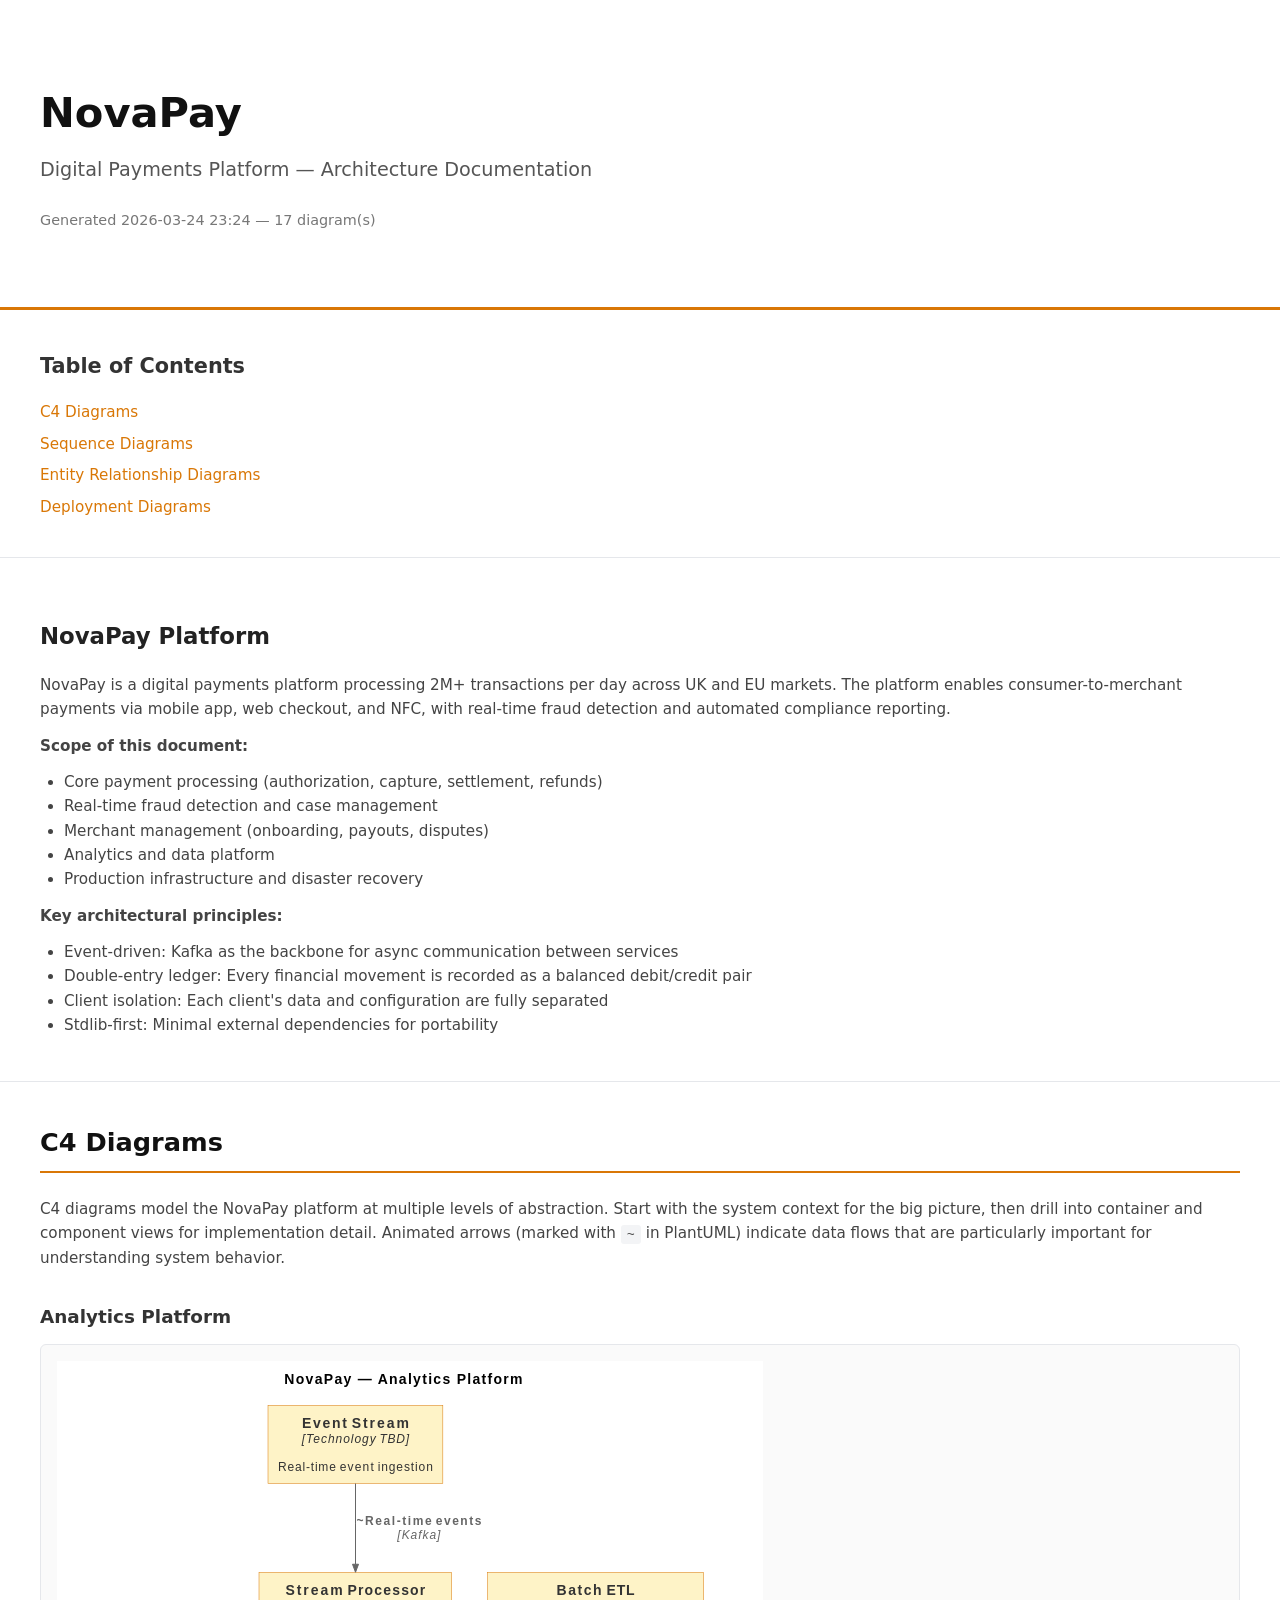
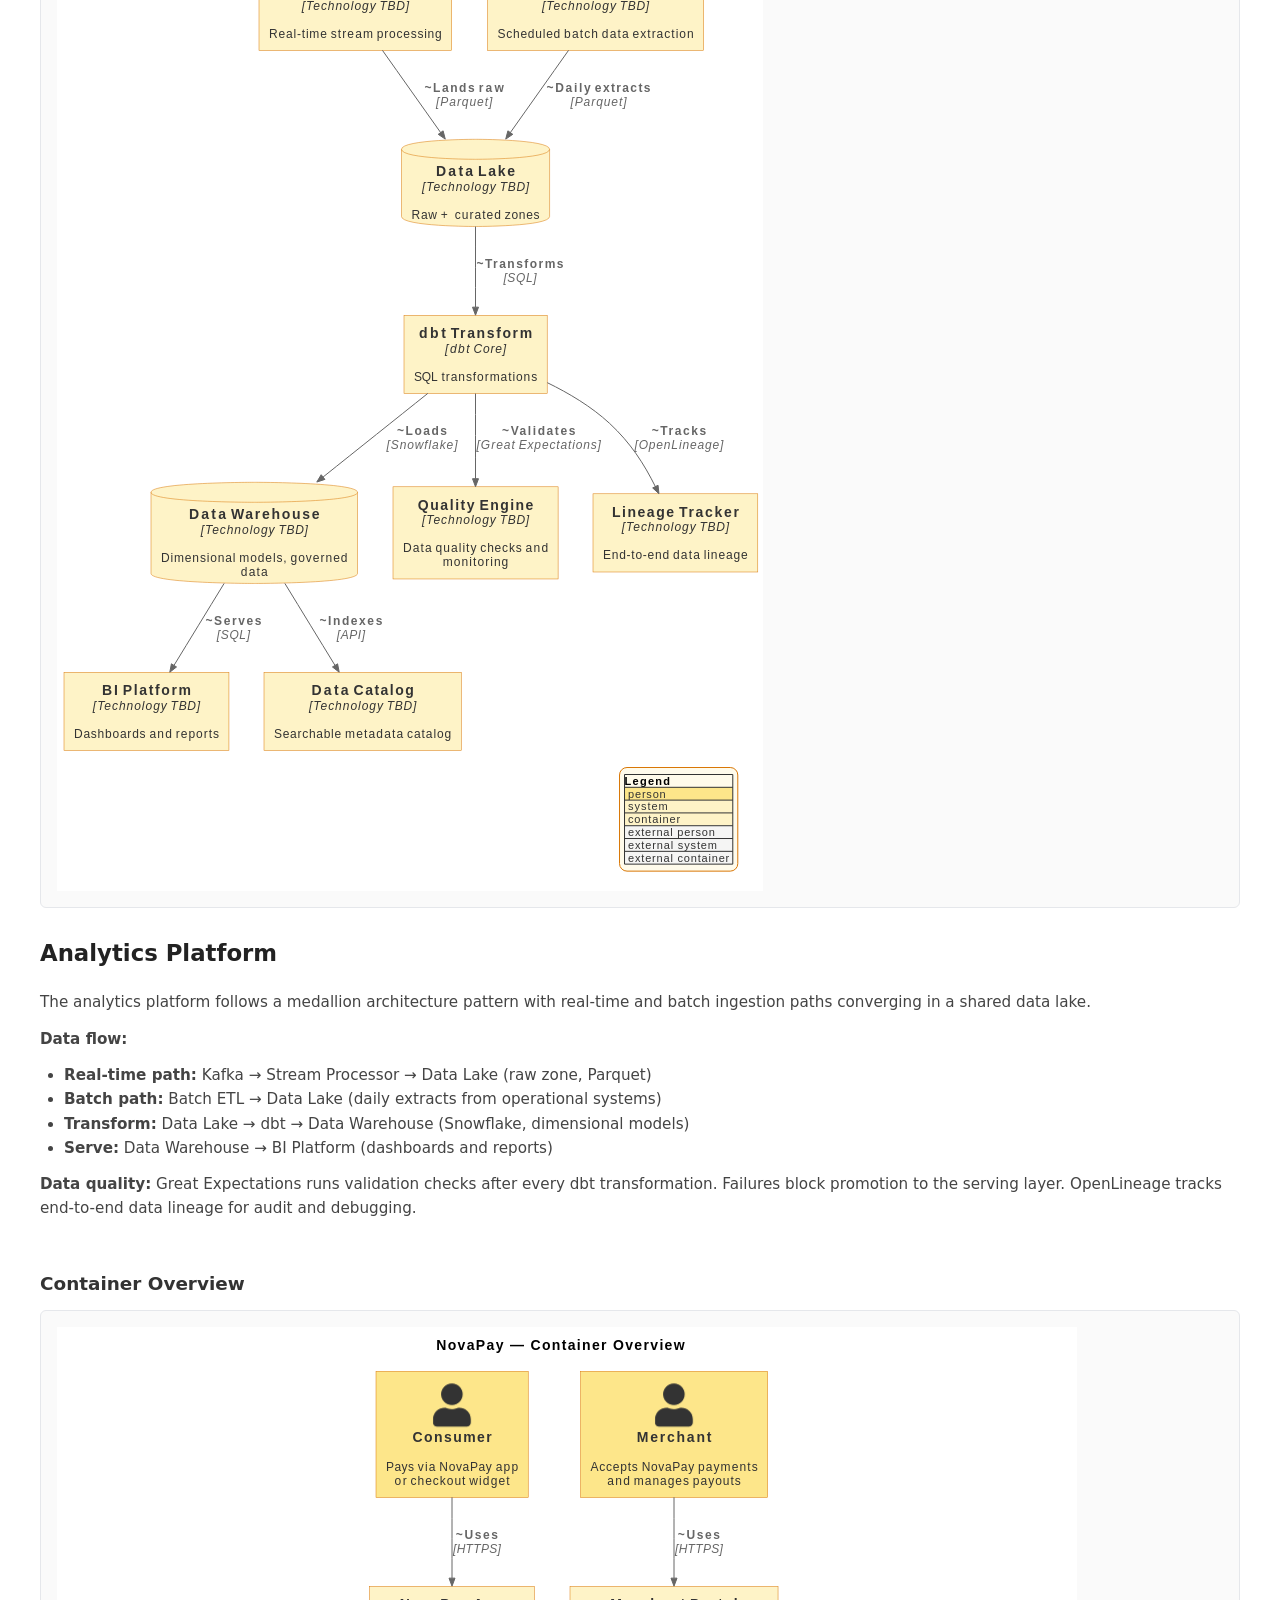
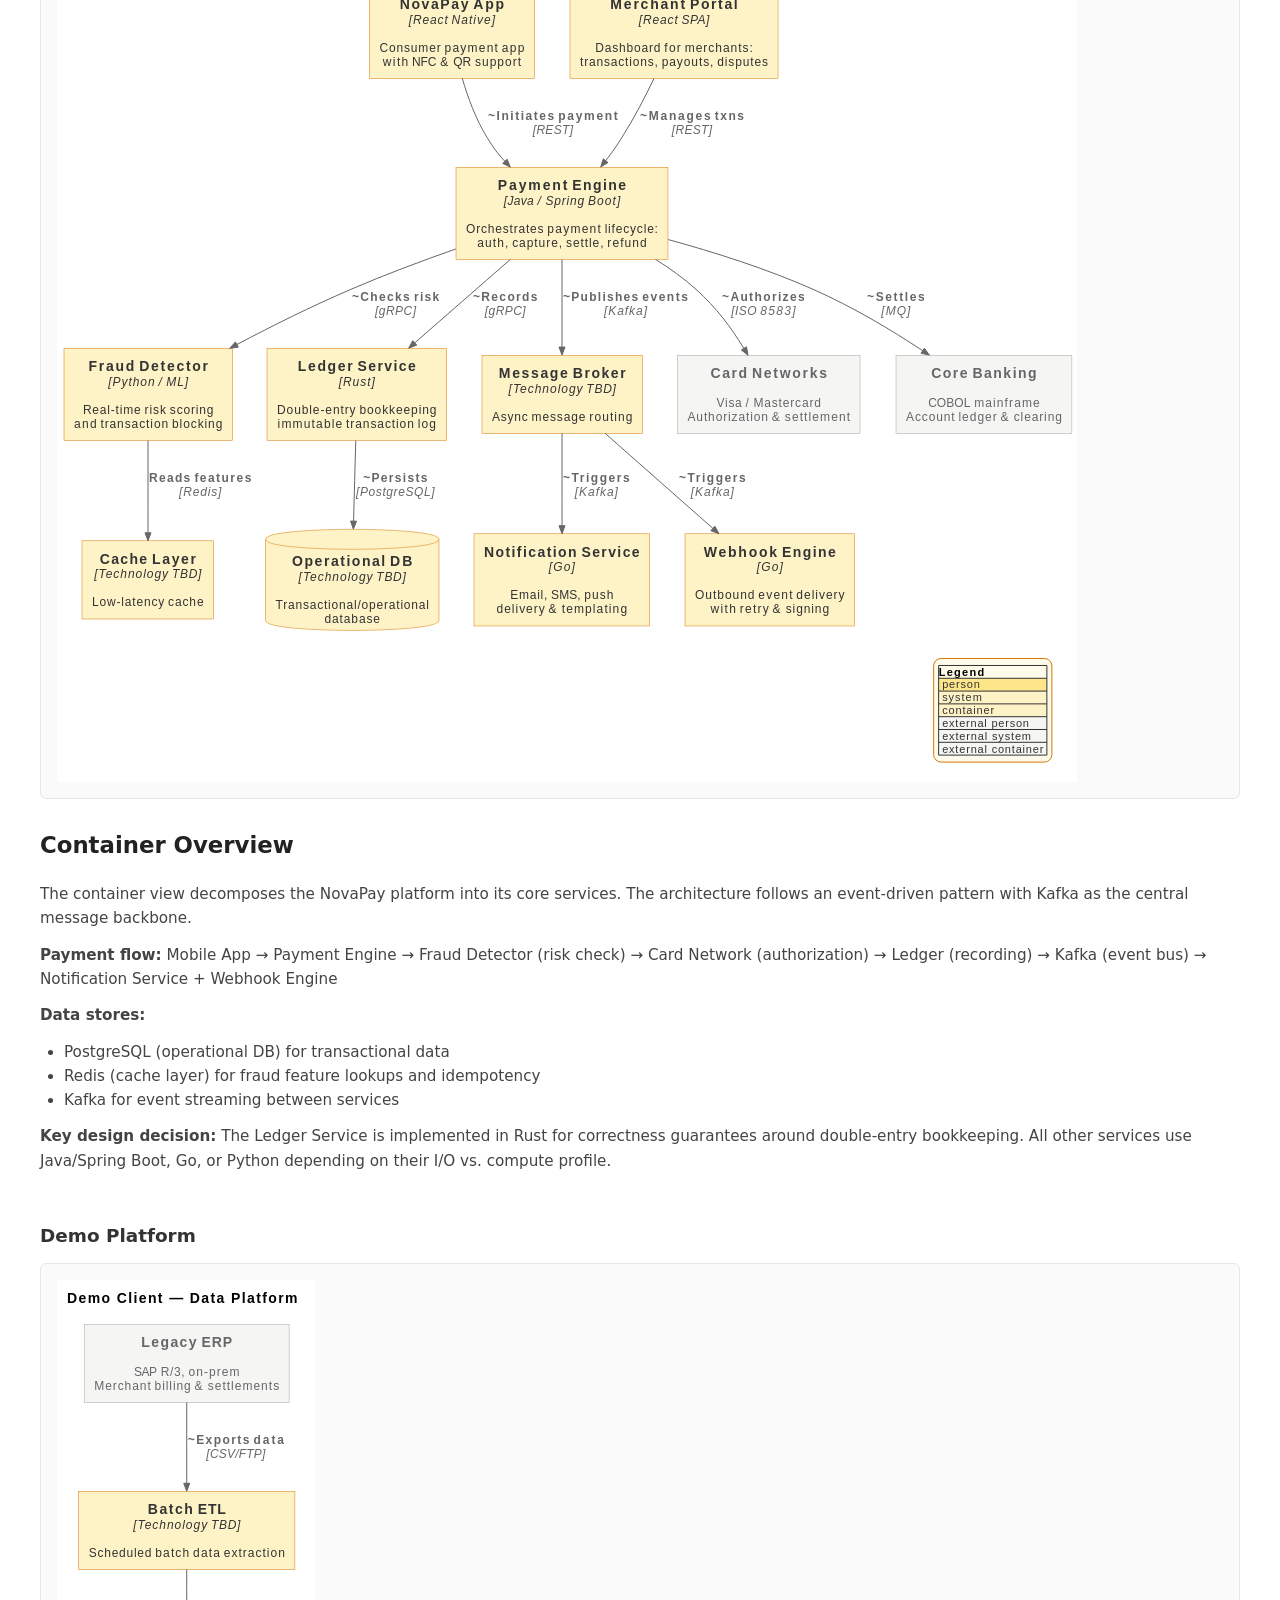
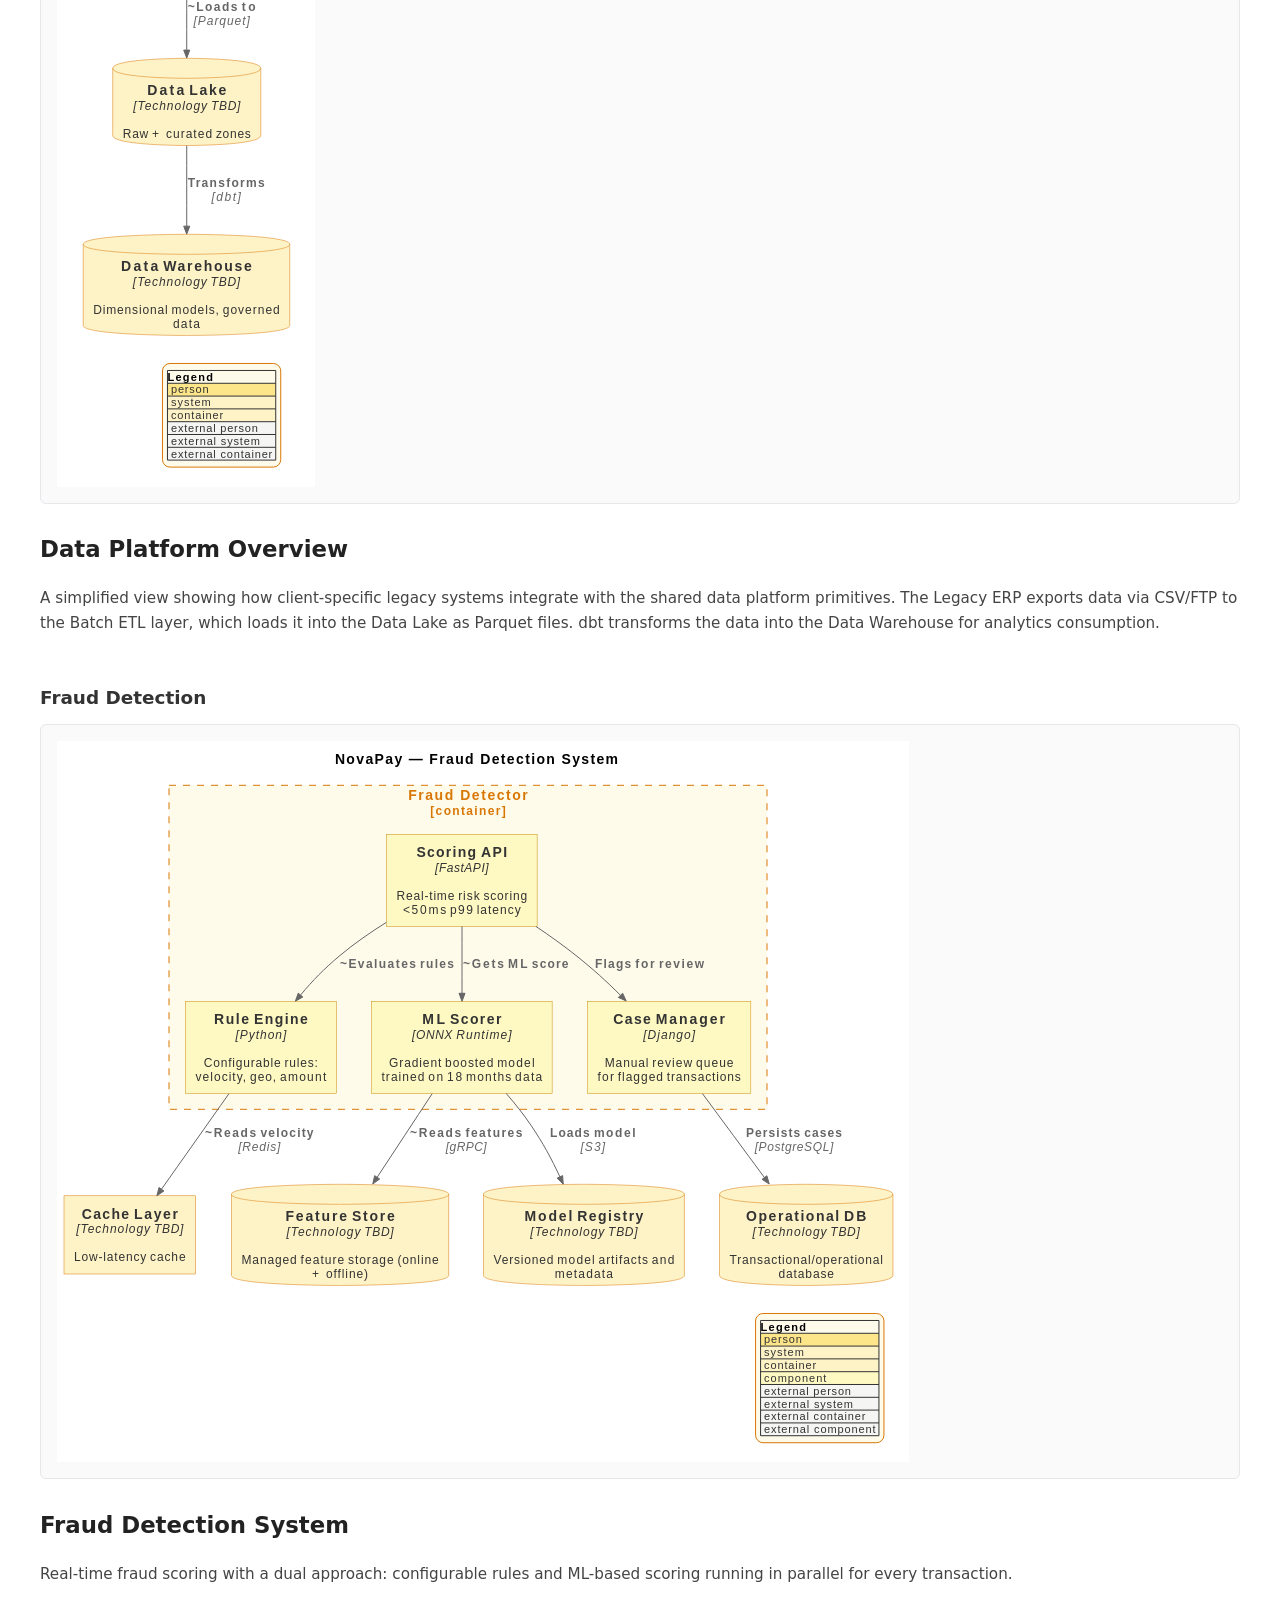
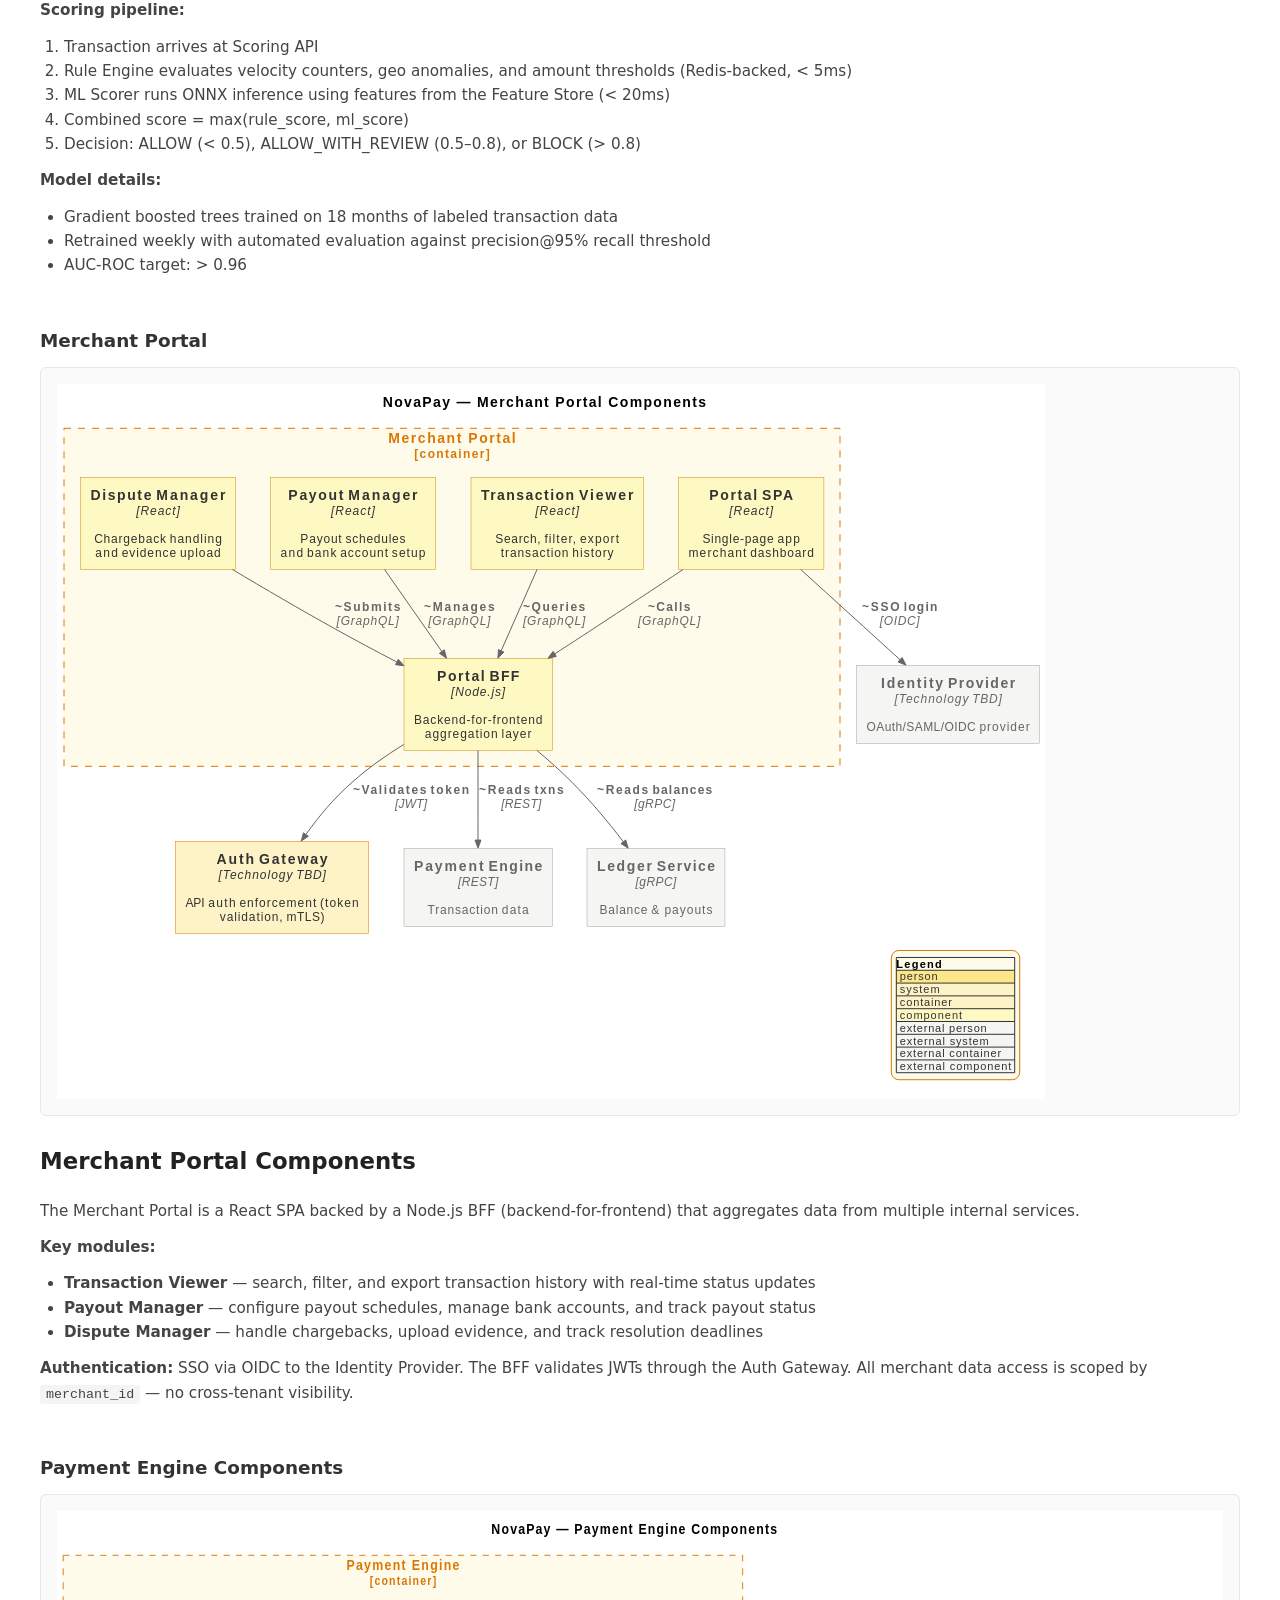
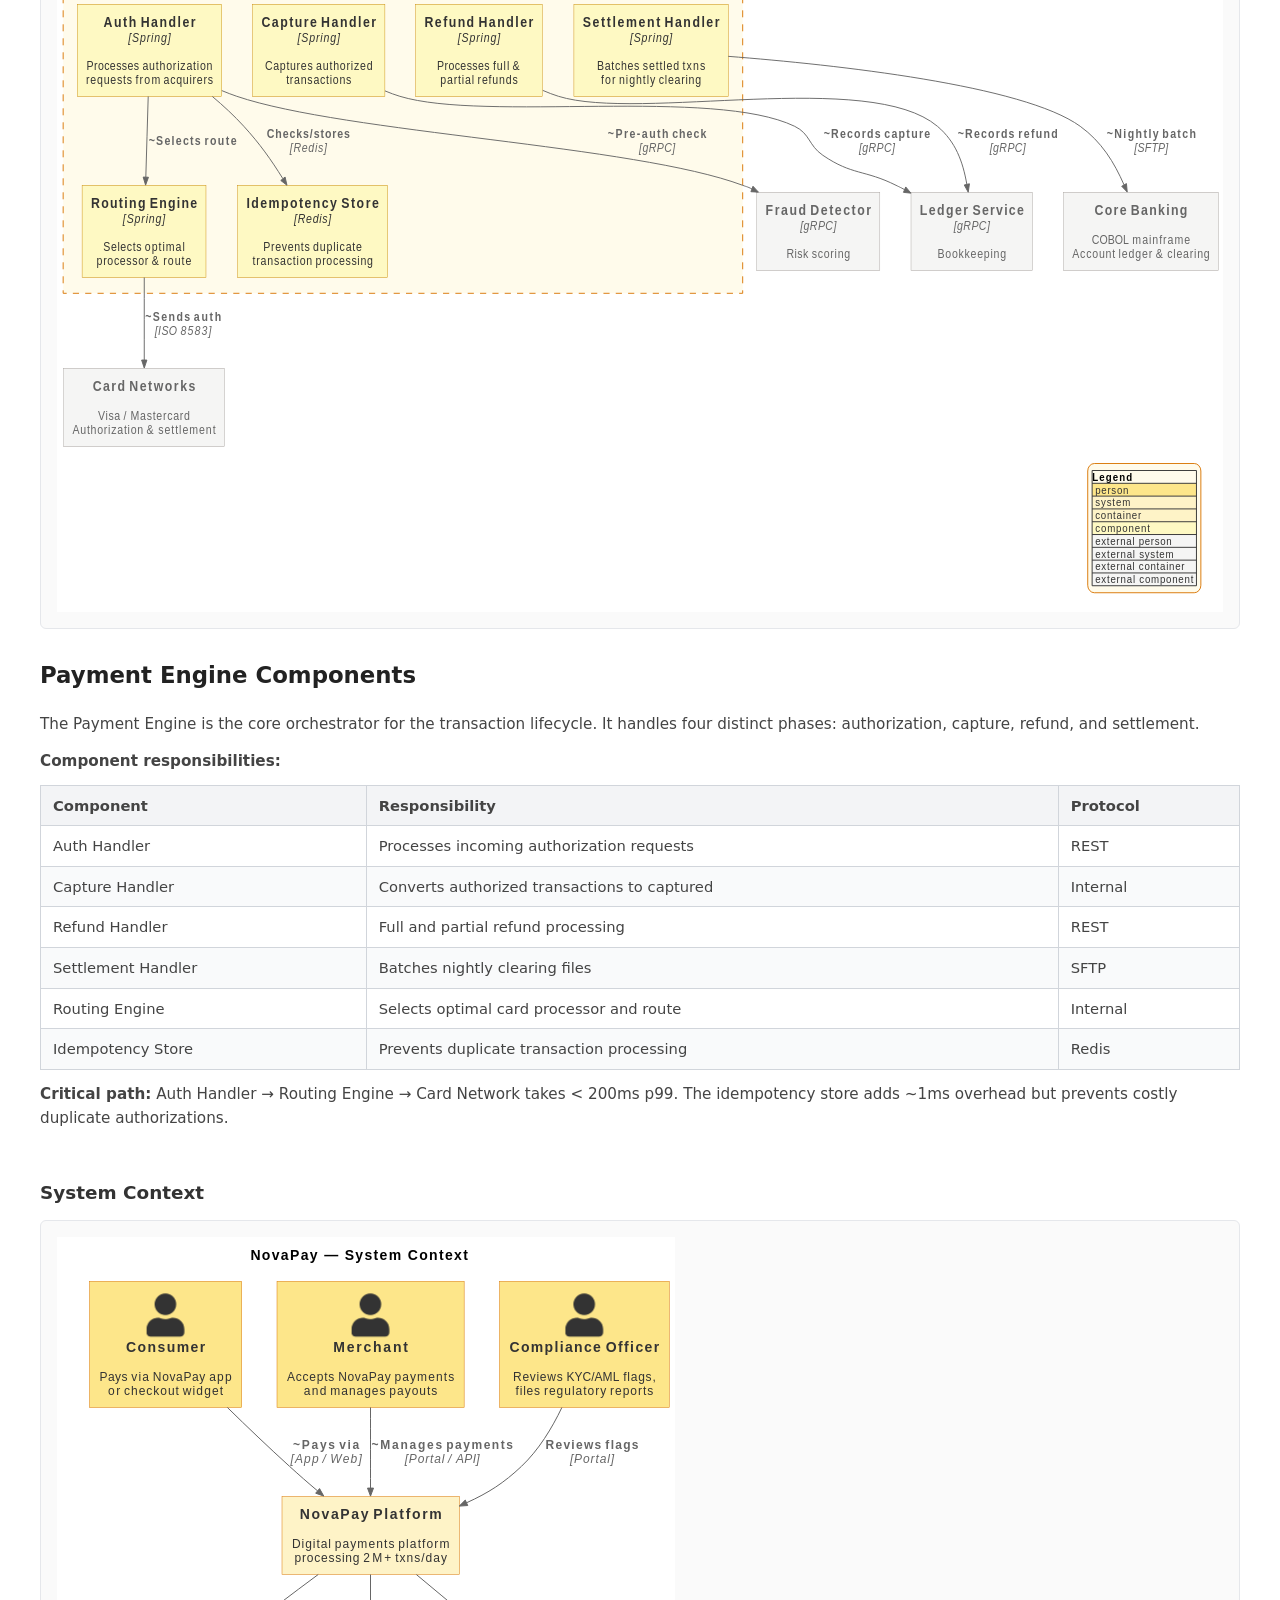
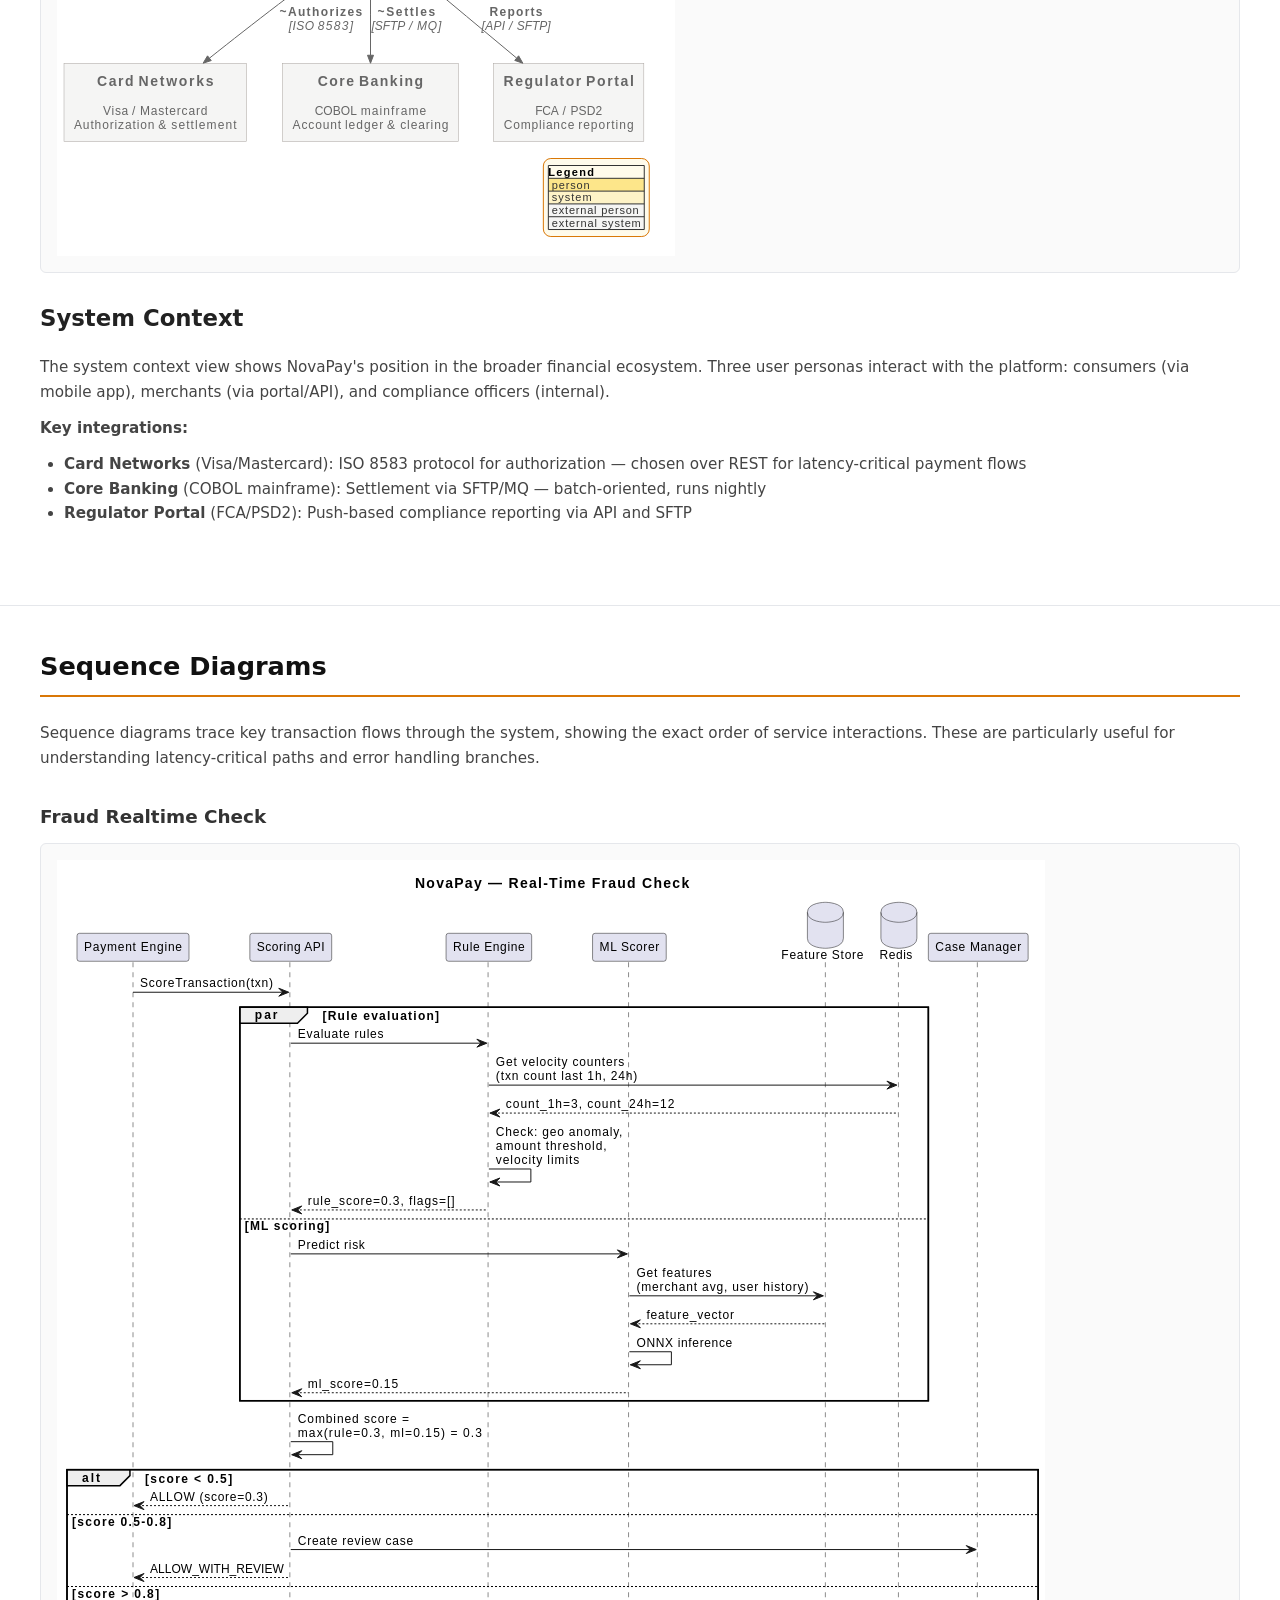
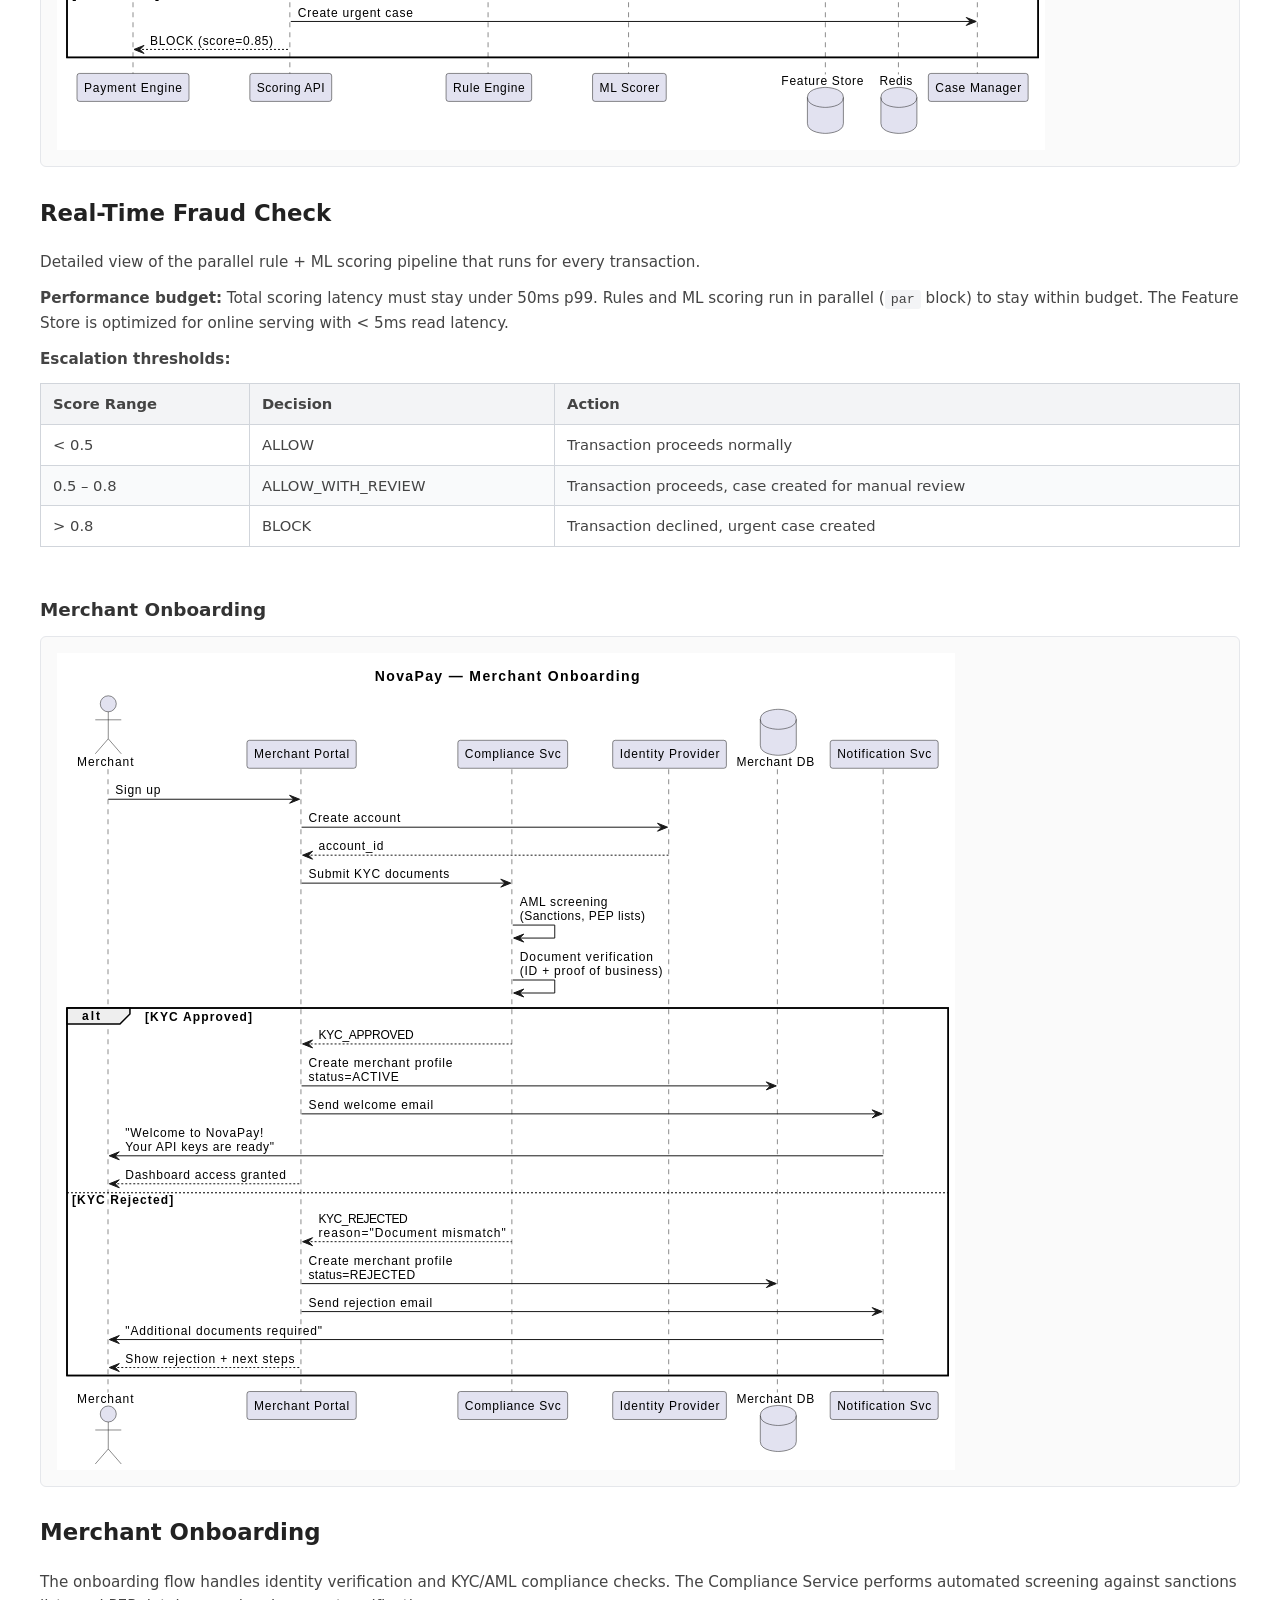
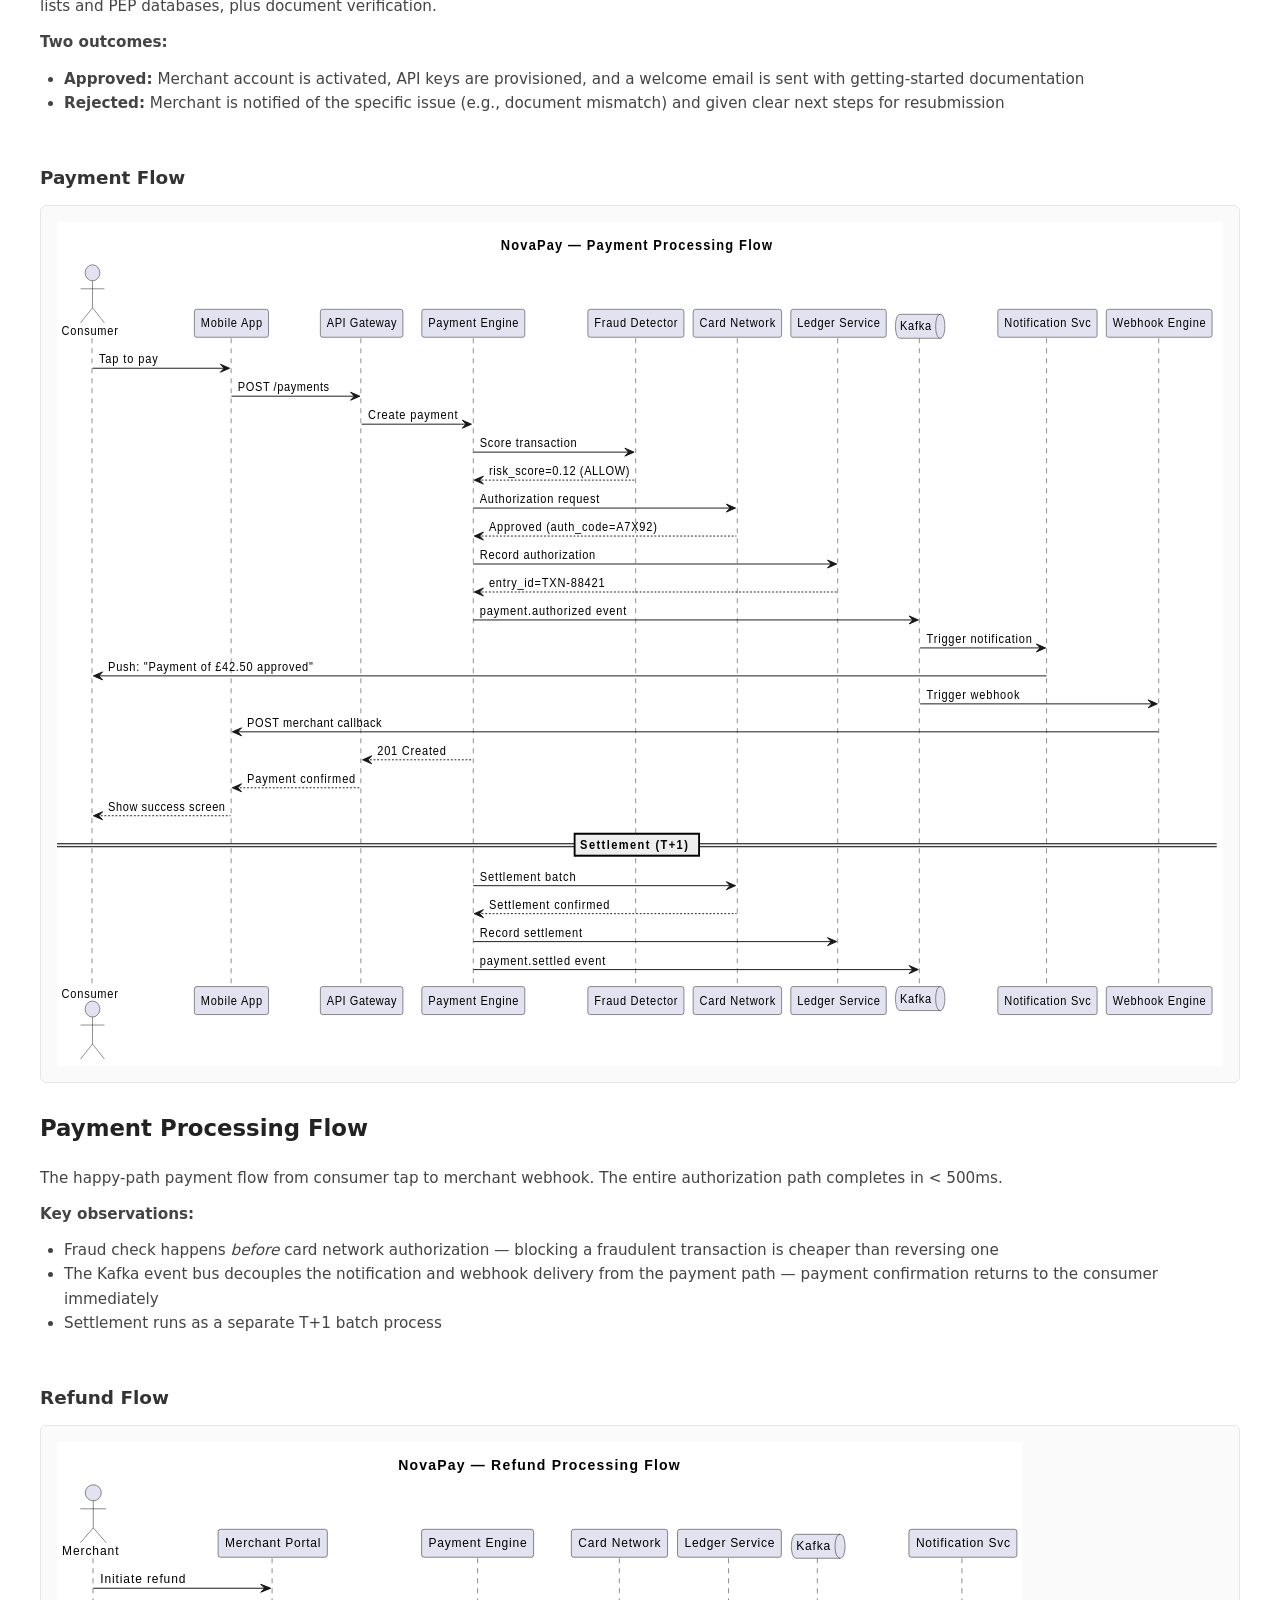
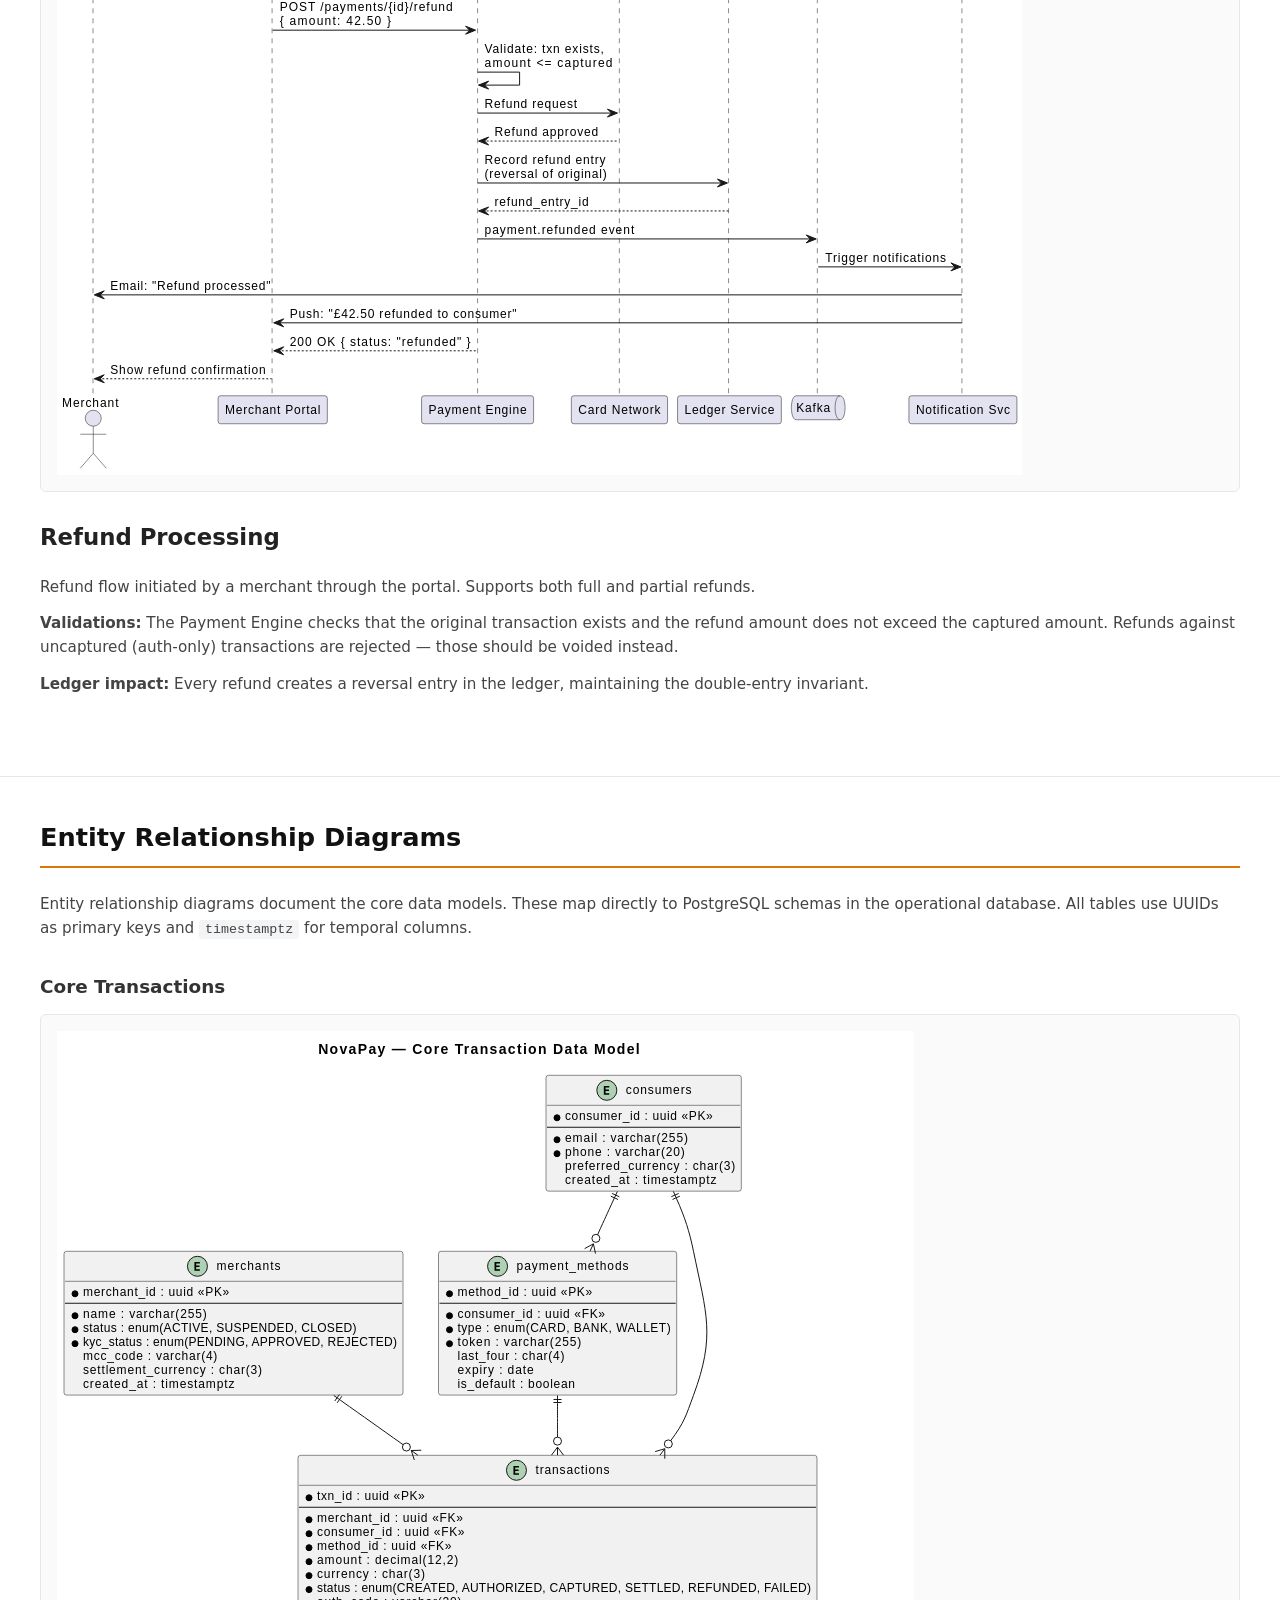
==== clients/demo/demo-architecture.html @ 7acc2781 "feat: regenerate NovaPay demo with all v2 features Rendered via Docker with direct PlantUML (no Krok" ====
<!DOCTYPE html>
<html lang="en">
<head>
<meta charset="UTF-8">
<meta name="viewport" content="width=device-width, initial-scale=1.0">
<title>NovaPay — Architecture Handbook</title>
<style>
:root { --accent: #D97706; }
* { box-sizing: border-box; }
body {
  font-family: 'Segoe UI', system-ui, Arial, sans-serif;
  margin: 0; padding: 0;
  color: #1a1a1a; background: #fff; line-height: 1.6;
}
a { color: var(--accent); }

/* Cover */
.cover {
  padding: 80px 40px 60px;
  border-bottom: 3px solid var(--accent);
}
.cover h1 { font-size: 2.6rem; margin: 0 0 8px; color: #111; }
.cover .subtitle { font-size: 1.2rem; color: #555; margin: 0 0 24px; }
.cover .meta { font-size: 0.9rem; color: #777; }

/* TOC */
.toc {
  padding: 40px 40px 32px;
  border-bottom: 1px solid #e5e7eb;
}
.toc h2 { font-size: 1.3rem; margin: 0 0 16px; color: #333; }
.toc ul { list-style: none; padding: 0; margin: 0; }
.toc ul li { margin-bottom: 6px; }
.toc ul li a { color: var(--accent); text-decoration: none; font-size: 0.95rem; }
.toc ul li a:hover { text-decoration: underline; }

/* Overview */
.overview {
  padding: 32px 40px;
  border-bottom: 1px solid #e5e7eb;
}

/* Doc section */
.doc-section {
  padding: 40px 40px 32px;
  border-bottom: 1px solid #e5e7eb;
}
.doc-section h2 {
  font-size: 1.6rem; margin: 0 0 24px;
  color: #111;
  border-bottom: 2px solid var(--accent);
  padding-bottom: 8px;
}
.section-overview { margin-bottom: 32px; color: #444; }

/* Diagram block */
.diagram-block { margin-bottom: 48px; }
.diagram-block h3 { font-size: 1.15rem; color: #333; margin: 0 0 12px; }
.diagram-svg {
  width: 100%; overflow: auto;
  border: 1px solid #e5e7eb; border-radius: 6px;
  padding: 16px; background: #fafafa;
  margin-bottom: 16px;
}
.diagram-svg svg { max-width: 100%; height: auto; display: block; }
.prose { color: #444; font-size: 0.95rem; }
.prose h1, .prose h2, .prose h3, .prose h4 { color: #222; margin-top: 1.2em; }
.prose p { margin: 0 0 12px; }
.prose ul, .prose ol { margin: 0 0 12px; padding-left: 24px; }
.prose code { background: #f3f4f6; padding: 2px 6px; border-radius: 3px; font-size: 0.88em; }
.prose pre { background: #f3f4f6; padding: 14px 16px; border-radius: 6px; overflow: auto; }
.prose pre code { background: none; padding: 0; }
.prose blockquote {
  border-left: 4px solid var(--accent);
  margin: 0 0 12px; padding: 8px 16px;
  color: #555; background: #fffbeb;
}
.prose table { border-collapse: collapse; width: 100%; margin-bottom: 12px; font-size: 0.92rem; }
.prose th { background: #f3f4f6; border: 1px solid #d1d5db; padding: 8px 12px; text-align: left; }
.prose td { border: 1px solid #d1d5db; padding: 8px 12px; }
.prose tr:nth-child(even) td { background: #f9fafb; }

/* Footer */
.footer {
  padding: 24px 40px;
  margin-top: 40px;
  border-top: 1px solid #e5e7eb;
  font-size: 0.82rem; color: #999;
}

/* Print */
@media print {
  body { font-size: 11pt; }
  .cover { padding: 40px 20px 30px; border-bottom: 2pt solid var(--accent); }
  .cover h1 { font-size: 2rem; }
  .toc, .overview, .doc-section, .footer { padding: 20px; }
  .doc-section { page-break-before: always; }
  .diagram-block { margin-bottom: 32px; }
  .diagram-block h3 { break-after: avoid; page-break-after: avoid; }
  .diagram-svg { break-inside: avoid; page-break-inside: avoid; border: 1pt solid #ccc; background: #fff; }
  .diagram-svg svg { max-width: 100%; max-height: 480pt; }
  .prose h1, .prose h2, .prose h3, .prose h4 { break-after: avoid; page-break-after: avoid; }
  .prose p { orphans: 4; widows: 4; }
  .prose li { orphans: 3; widows: 3; }
  .prose table { break-inside: avoid; page-break-inside: avoid; }
  .prose blockquote { break-inside: avoid; page-break-inside: avoid; }
  .prose pre { break-inside: avoid; page-break-inside: avoid; }
  .prose ul, .prose ol { orphans: 3; widows: 3; }
  .section-overview { break-inside: avoid; page-break-inside: avoid; }
  h2 { break-after: avoid; page-break-after: avoid; }
  a { color: inherit; text-decoration: none; }
}
</style>
</head>
<body>
<section class="cover"><h1>NovaPay</h1><p class="subtitle">Digital Payments Platform — Architecture Documentation</p><p class="meta">Generated 2026-03-24 23:24 &mdash; 17 diagram(s)</p></section>
<nav class="toc" id="toc"><h2>Table of Contents</h2><ul><li><a href="#section-c4">C4 Diagrams</a></li><li><a href="#section-sequence">Sequence Diagrams</a></li><li><a href="#section-erd">Entity Relationship Diagrams</a></li><li><a href="#section-deployment">Deployment Diagrams</a></li></ul></nav>
<section class="overview"><div class="prose"><h1>NovaPay Platform</h1>
<p>NovaPay is a digital payments platform processing 2M+ transactions per day across UK and EU markets. The platform enables consumer-to-merchant payments via mobile app, web checkout, and NFC, with real-time fraud detection and automated compliance reporting.</p>
<p><strong>Scope of this document:</strong></p>
<ul>
<li>Core payment processing (authorization, capture, settlement, refunds)</li>
<li>Real-time fraud detection and case management</li>
<li>Merchant management (onboarding, payouts, disputes)</li>
<li>Analytics and data platform</li>
<li>Production infrastructure and disaster recovery</li>
</ul>
<p><strong>Key architectural principles:</strong></p>
<ul>
<li>Event-driven: Kafka as the backbone for async communication between services</li>
<li>Double-entry ledger: Every financial movement is recorded as a balanced debit/credit pair</li>
<li>Client isolation: Each client's data and configuration are fully separated</li>
<li>Stdlib-first: Minimal external dependencies for portability</li>
</ul>
</div></section>
<section class="doc-section" id="section-c4"><h2>C4 Diagrams</h2><div class="section-overview prose"><p>C4 diagrams model the NovaPay platform at multiple levels of abstraction. Start with the system context for the big picture, then drill into container and component views for implementation detail. Animated arrows (marked with <code>~</code> in PlantUML) indicate data flows that are particularly important for understanding system behavior.</p>
</div><div class="diagram-block"><h3>Analytics Platform</h3><div class="diagram-svg"><svg xmlns="http://www.w3.org/2000/svg" xmlns:xlink="http://www.w3.org/1999/xlink" contentStyleType="text/css" data-diagram-type="DESCRIPTION" height="1130px" preserveAspectRatio="none" style="width:706px;height:1130px;background:#FFFFFF;" version="1.1" viewBox="0 0 706 1130" width="706px" zoomAndPan="magnify"><title>NovaPay &#8212; Analytics Platform</title><defs/><g><g class="title" data-source-line="195"><text fill="#000000" font-family="sans-serif" font-size="14" font-weight="bold" lengthAdjust="spacing" textLength="238.0615" x="227.3618" y="22.9951">NovaPay &#8212; Analytics Platform</text></g><!--entity event_stream--><g class="entity" data-entity="event_stream" data-source-line="76" data-uid="ent0002" id="entity_event_stream"><rect fill="#FEF3C7" height="78.2031" style="stroke:#D97706;stroke-width:0.5;" width="174.834" x="211" y="44.2969"/><text fill="#333333" font-family="sans-serif" font-size="14" font-weight="bold" lengthAdjust="spacing" textLength="44.8438" x="244.9531" y="67.292">Event</text><text fill="#333333" font-family="sans-serif" font-size="14" font-weight="bold" lengthAdjust="spacing" textLength="4.874" x="289.7969" y="67.292">&#160;</text><text fill="#333333" font-family="sans-serif" font-size="14" font-weight="bold" lengthAdjust="spacing" textLength="57.21" x="294.6709" y="67.292">Stream</text><text fill="#333333" font-family="sans-serif" font-size="12" font-style="italic" lengthAdjust="spacing" textLength="73.9395" x="244.7979" y="81.7324">[Technology</text><text fill="#333333" font-family="sans-serif" font-size="12" font-style="italic" lengthAdjust="spacing" textLength="3.8145" x="318.7373" y="81.7324">&#160;</text><text fill="#333333" font-family="sans-serif" font-size="12" font-style="italic" lengthAdjust="spacing" textLength="29.4844" x="322.5518" y="81.7324">TBD]</text><text fill="#333333" font-family="sans-serif" font-size="12" lengthAdjust="spacing" textLength="3.8145" x="296.5098" y="95.7012">&#160;</text><text fill="#333333" font-family="sans-serif" font-size="12" lengthAdjust="spacing" textLength="57.8496" x="221" y="109.6699">Real-time</text><text fill="#333333" font-family="sans-serif" font-size="12" lengthAdjust="spacing" textLength="3.8145" x="278.8496" y="109.6699">&#160;</text><text fill="#333333" font-family="sans-serif" font-size="12" lengthAdjust="spacing" textLength="34.1777" x="282.6641" y="109.6699">event</text><text fill="#333333" font-family="sans-serif" font-size="12" lengthAdjust="spacing" textLength="3.8145" x="316.8418" y="109.6699">&#160;</text><text fill="#333333" font-family="sans-serif" font-size="12" lengthAdjust="spacing" textLength="55.1777" x="320.6563" y="109.6699">ingestion</text></g><!--entity batch_etl--><g class="entity" data-entity="batch_etl" data-source-line="76" data-uid="ent0003" id="entity_batch_etl"><rect fill="#FEF3C7" height="78.2031" style="stroke:#D97706;stroke-width:0.5;" width="216.1719" x="430.5" y="211.2969"/><text fill="#333333" font-family="sans-serif" font-size="14" font-weight="bold" lengthAdjust="spacing" textLength="45.0762" x="499.5938" y="234.292">Batch</text><text fill="#333333" font-family="sans-serif" font-size="14" font-weight="bold" lengthAdjust="spacing" textLength="4.874" x="544.6699" y="234.292">&#160;</text><text fill="#333333" font-family="sans-serif" font-size="14" font-weight="bold" lengthAdjust="spacing" textLength="28.0342" x="549.5439" y="234.292">ETL</text><text fill="#333333" font-family="sans-serif" font-size="12" font-style="italic" lengthAdjust="spacing" textLength="73.9395" x="484.9668" y="248.7324">[Technology</text><text fill="#333333" font-family="sans-serif" font-size="12" font-style="italic" lengthAdjust="spacing" textLength="3.8145" x="558.9063" y="248.7324">&#160;</text><text fill="#333333" font-family="sans-serif" font-size="12" font-style="italic" lengthAdjust="spacing" textLength="29.4844" x="562.7207" y="248.7324">TBD]</text><text fill="#333333" font-family="sans-serif" font-size="12" lengthAdjust="spacing" textLength="3.8145" x="536.6787" y="262.7012">&#160;</text><text fill="#333333" font-family="sans-serif" font-size="12" lengthAdjust="spacing" textLength="62.7598" x="440.5" y="276.6699">Scheduled</text><text fill="#333333" font-family="sans-serif" font-size="12" lengthAdjust="spacing" textLength="3.8145" x="503.2598" y="276.6699">&#160;</text><text fill="#333333" font-family="sans-serif" font-size="12" lengthAdjust="spacing" textLength="33.8789" x="507.0742" y="276.6699">batch</text><text fill="#333333" font-family="sans-serif" font-size="12" lengthAdjust="spacing" textLength="3.8145" x="540.9531" y="276.6699">&#160;</text><text fill="#333333" font-family="sans-serif" font-size="12" lengthAdjust="spacing" textLength="27.0293" x="544.7676" y="276.6699">data</text><text fill="#333333" font-family="sans-serif" font-size="12" lengthAdjust="spacing" textLength="3.8145" x="571.7969" y="276.6699">&#160;</text><text fill="#333333" font-family="sans-serif" font-size="12" lengthAdjust="spacing" textLength="61.0605" x="575.6113" y="276.6699">extraction</text></g><!--entity data_lake--><g class="entity" data-entity="data_lake" data-source-line="80" data-uid="ent0004" id="entity_data_lake"><path d="M344.5,388.2969 C344.5,378.2969 418.54,378.2969 418.54,378.2969 C418.54,378.2969 492.5801,378.2969 492.5801,388.2969 L492.5801,455.5 C492.5801,465.5 418.54,465.5 418.54,465.5 C418.54,465.5 344.5,465.5 344.5,455.5 L344.5,388.2969" fill="#FEF3C7" style="stroke:#D97706;stroke-width:0.5;"/><path d="M344.5,388.2969 C344.5,398.2969 418.54,398.2969 418.54,398.2969 C418.54,398.2969 492.5801,398.2969 492.5801,388.2969" fill="none" style="stroke:#D97706;stroke-width:0.5;"/><text fill="#333333" font-family="sans-serif" font-size="14" font-weight="bold" lengthAdjust="spacing" textLength="37.208" x="378.9121" y="415.292">Data</text><text fill="#333333" font-family="sans-serif" font-size="14" font-weight="bold" lengthAdjust="spacing" textLength="4.874" x="416.1201" y="415.292">&#160;</text><text fill="#333333" font-family="sans-serif" font-size="14" font-weight="bold" lengthAdjust="spacing" textLength="37.1738" x="420.9941" y="415.292">Lake</text><text fill="#333333" font-family="sans-serif" font-size="12" font-style="italic" lengthAdjust="spacing" textLength="73.9395" x="364.9209" y="429.7324">[Technology</text><text fill="#333333" font-family="sans-serif" font-size="12" font-style="italic" lengthAdjust="spacing" textLength="3.8145" x="438.8604" y="429.7324">&#160;</text><text fill="#333333" font-family="sans-serif" font-size="12" font-style="italic" lengthAdjust="spacing" textLength="29.4844" x="442.6748" y="429.7324">TBD]</text><text fill="#333333" font-family="sans-serif" font-size="12" lengthAdjust="spacing" textLength="3.8145" x="416.6328" y="443.7012">&#160;</text><text fill="#333333" font-family="sans-serif" font-size="12" lengthAdjust="spacing" textLength="25.5059" x="354.5" y="457.6699">Raw</text><text fill="#333333" font-family="sans-serif" font-size="12" lengthAdjust="spacing" textLength="3.8145" x="380.0059" y="457.6699">&#160;</text><text fill="#333333" font-family="sans-serif" font-size="12" lengthAdjust="spacing" textLength="10.0547" x="383.8203" y="457.6699">+</text><text fill="#333333" font-family="sans-serif" font-size="12" lengthAdjust="spacing" textLength="3.8145" x="393.875" y="457.6699">&#160;</text><text fill="#333333" font-family="sans-serif" font-size="12" lengthAdjust="spacing" textLength="46.1953" x="397.6895" y="457.6699">curated</text><text fill="#333333" font-family="sans-serif" font-size="12" lengthAdjust="spacing" textLength="3.8145" x="443.8848" y="457.6699">&#160;</text><text fill="#333333" font-family="sans-serif" font-size="12" lengthAdjust="spacing" textLength="34.8809" x="447.6992" y="457.6699">zones</text></g><!--entity data_warehouse--><g class="entity" data-entity="data_warehouse" data-source-line="80" data-uid="ent0005" id="entity_data_warehouse"><path d="M94,731.2969 C94,721.2969 197.2578,721.2969 197.2578,721.2969 C197.2578,721.2969 300.5156,721.2969 300.5156,731.2969 L300.5156,812.4688 C300.5156,822.4688 197.2578,822.4688 197.2578,822.4688 C197.2578,822.4688 94,822.4688 94,812.4688 L94,731.2969" fill="#FEF3C7" style="stroke:#D97706;stroke-width:0.5;"/><path d="M94,731.2969 C94,741.2969 197.2578,741.2969 197.2578,741.2969 C197.2578,741.2969 300.5156,741.2969 300.5156,731.2969" fill="none" style="stroke:#D97706;stroke-width:0.5;"/><text fill="#333333" font-family="sans-serif" font-size="14" font-weight="bold" lengthAdjust="spacing" textLength="37.208" x="131.8823" y="758.292">Data</text><text fill="#333333" font-family="sans-serif" font-size="14" font-weight="bold" lengthAdjust="spacing" textLength="4.874" x="169.0903" y="758.292">&#160;</text><text fill="#333333" font-family="sans-serif" font-size="14" font-weight="bold" lengthAdjust="spacing" textLength="88.6689" x="173.9644" y="758.292">Warehouse</text><text fill="#333333" font-family="sans-serif" font-size="12" font-style="italic" lengthAdjust="spacing" textLength="73.9395" x="143.6387" y="772.7324">[Technology</text><text fill="#333333" font-family="sans-serif" font-size="12" font-style="italic" lengthAdjust="spacing" textLength="3.8145" x="217.5781" y="772.7324">&#160;</text><text fill="#333333" font-family="sans-serif" font-size="12" font-style="italic" lengthAdjust="spacing" textLength="29.4844" x="221.3926" y="772.7324">TBD]</text><text fill="#333333" font-family="sans-serif" font-size="12" lengthAdjust="spacing" textLength="3.8145" x="195.3506" y="786.7012">&#160;</text><text fill="#333333" font-family="sans-serif" font-size="12" lengthAdjust="spacing" textLength="74.4727" x="104" y="800.6699">Dimensional</text><text fill="#333333" font-family="sans-serif" font-size="12" lengthAdjust="spacing" textLength="3.8145" x="178.4727" y="800.6699">&#160;</text><text fill="#333333" font-family="sans-serif" font-size="12" lengthAdjust="spacing" textLength="47.4316" x="182.2871" y="800.6699">models,</text><text fill="#333333" font-family="sans-serif" font-size="12" lengthAdjust="spacing" textLength="3.8145" x="229.7188" y="800.6699">&#160;</text><text fill="#333333" font-family="sans-serif" font-size="12" lengthAdjust="spacing" textLength="56.9824" x="233.5332" y="800.6699">governed</text><text fill="#333333" font-family="sans-serif" font-size="12" lengthAdjust="spacing" textLength="27.0293" x="183.7432" y="814.6387">data</text></g><!--entity dbt_transform--><g class="entity" data-entity="dbt_transform" data-source-line="76" data-uid="ent0006" id="entity_dbt_transform"><rect fill="#FEF3C7" height="78.2031" style="stroke:#D97706;stroke-width:0.5;" width="143.1934" x="347" y="554.2969"/><text fill="#333333" font-family="sans-serif" font-size="14" font-weight="bold" lengthAdjust="spacing" textLength="26.7354" x="362.0908" y="577.292">dbt</text><text fill="#333333" font-family="sans-serif" font-size="14" font-weight="bold" lengthAdjust="spacing" textLength="4.874" x="388.8262" y="577.292">&#160;</text><text fill="#333333" font-family="sans-serif" font-size="14" font-weight="bold" lengthAdjust="spacing" textLength="81.4023" x="393.7002" y="577.292">Transform</text><text fill="#333333" font-family="sans-serif" font-size="12" font-style="italic" lengthAdjust="spacing" textLength="24.6211" x="388.0195" y="591.7324">[dbt</text><text fill="#333333" font-family="sans-serif" font-size="12" font-style="italic" lengthAdjust="spacing" textLength="3.8145" x="412.6406" y="591.7324">&#160;</text><text fill="#333333" font-family="sans-serif" font-size="12" font-style="italic" lengthAdjust="spacing" textLength="32.7188" x="416.4551" y="591.7324">Core]</text><text fill="#333333" font-family="sans-serif" font-size="12" lengthAdjust="spacing" textLength="3.8145" x="416.6895" y="605.7012">&#160;</text><text fill="#333333" font-family="sans-serif" font-size="12" lengthAdjust="spacing" textLength="23.748" x="357" y="619.6699">SQL</text><text fill="#333333" font-family="sans-serif" font-size="12" lengthAdjust="spacing" textLength="3.8145" x="380.748" y="619.6699">&#160;</text><text fill="#333333" font-family="sans-serif" font-size="12" lengthAdjust="spacing" textLength="95.6309" x="384.5625" y="619.6699">transformations</text></g><!--entity stream_processor--><g class="entity" data-entity="stream_processor" data-source-line="76" data-uid="ent0007" id="entity_stream_processor"><rect fill="#FEF3C7" height="78.2031" style="stroke:#D97706;stroke-width:0.5;" width="192.7285" x="202" y="211.2969"/><text fill="#333333" font-family="sans-serif" font-size="14" font-weight="bold" lengthAdjust="spacing" textLength="57.21" x="228.4395" y="234.292">Stream</text><text fill="#333333" font-family="sans-serif" font-size="14" font-weight="bold" lengthAdjust="spacing" textLength="4.874" x="285.6494" y="234.292">&#160;</text><text fill="#333333" font-family="sans-serif" font-size="14" font-weight="bold" lengthAdjust="spacing" textLength="77.7656" x="290.5234" y="234.292">Processor</text><text fill="#333333" font-family="sans-serif" font-size="12" font-style="italic" lengthAdjust="spacing" textLength="73.9395" x="244.7451" y="248.7324">[Technology</text><text fill="#333333" font-family="sans-serif" font-size="12" font-style="italic" lengthAdjust="spacing" textLength="3.8145" x="318.6846" y="248.7324">&#160;</text><text fill="#333333" font-family="sans-serif" font-size="12" font-style="italic" lengthAdjust="spacing" textLength="29.4844" x="322.499" y="248.7324">TBD]</text><text fill="#333333" font-family="sans-serif" font-size="12" lengthAdjust="spacing" textLength="3.8145" x="296.457" y="262.7012">&#160;</text><text fill="#333333" font-family="sans-serif" font-size="12" lengthAdjust="spacing" textLength="57.8496" x="212" y="276.6699">Real-time</text><text fill="#333333" font-family="sans-serif" font-size="12" lengthAdjust="spacing" textLength="3.8145" x="269.8496" y="276.6699">&#160;</text><text fill="#333333" font-family="sans-serif" font-size="12" lengthAdjust="spacing" textLength="42.3164" x="273.6641" y="276.6699">stream</text><text fill="#333333" font-family="sans-serif" font-size="12" lengthAdjust="spacing" textLength="3.8145" x="315.9805" y="276.6699">&#160;</text><text fill="#333333" font-family="sans-serif" font-size="12" lengthAdjust="spacing" textLength="64.9336" x="319.7949" y="276.6699">processing</text></g><!--entity bi_platform--><g class="entity" data-entity="bi_platform" data-source-line="76" data-uid="ent0008" id="entity_bi_platform"><rect fill="#FEF3C7" height="78.2031" style="stroke:#D97706;stroke-width:0.5;" width="164.9375" x="7" y="911.2969"/><text fill="#333333" font-family="sans-serif" font-size="14" font-weight="bold" lengthAdjust="spacing" textLength="15.8799" x="44.8916" y="934.292">BI</text><text fill="#333333" font-family="sans-serif" font-size="14" font-weight="bold" lengthAdjust="spacing" textLength="4.874" x="60.7715" y="934.292">&#160;</text><text fill="#333333" font-family="sans-serif" font-size="14" font-weight="bold" lengthAdjust="spacing" textLength="68.4004" x="65.6455" y="934.292">Platform</text><text fill="#333333" font-family="sans-serif" font-size="12" font-style="italic" lengthAdjust="spacing" textLength="73.9395" x="35.8496" y="948.7324">[Technology</text><text fill="#333333" font-family="sans-serif" font-size="12" font-style="italic" lengthAdjust="spacing" textLength="3.8145" x="109.7891" y="948.7324">&#160;</text><text fill="#333333" font-family="sans-serif" font-size="12" font-style="italic" lengthAdjust="spacing" textLength="29.4844" x="113.6035" y="948.7324">TBD]</text><text fill="#333333" font-family="sans-serif" font-size="12" lengthAdjust="spacing" textLength="3.8145" x="87.5615" y="962.7012">&#160;</text><text fill="#333333" font-family="sans-serif" font-size="12" lengthAdjust="spacing" textLength="71.5664" x="17" y="976.6699">Dashboards</text><text fill="#333333" font-family="sans-serif" font-size="12" lengthAdjust="spacing" textLength="3.8145" x="88.5664" y="976.6699">&#160;</text><text fill="#333333" font-family="sans-serif" font-size="12" lengthAdjust="spacing" textLength="22.5762" x="92.3809" y="976.6699">and</text><text fill="#333333" font-family="sans-serif" font-size="12" lengthAdjust="spacing" textLength="3.8145" x="114.957" y="976.6699">&#160;</text><text fill="#333333" font-family="sans-serif" font-size="12" lengthAdjust="spacing" textLength="43.166" x="118.7715" y="976.6699">reports</text></g><!--entity data_catalog--><g class="entity" data-entity="data_catalog" data-source-line="76" data-uid="ent0009" id="entity_data_catalog"><rect fill="#FEF3C7" height="78.2031" style="stroke:#D97706;stroke-width:0.5;" width="197.2695" x="207" y="911.2969"/><text fill="#333333" font-family="sans-serif" font-size="14" font-weight="bold" lengthAdjust="spacing" textLength="37.208" x="254.4438" y="934.292">Data</text><text fill="#333333" font-family="sans-serif" font-size="14" font-weight="bold" lengthAdjust="spacing" textLength="4.874" x="291.6519" y="934.292">&#160;</text><text fill="#333333" font-family="sans-serif" font-size="14" font-weight="bold" lengthAdjust="spacing" textLength="60.2998" x="296.5259" y="934.292">Catalog</text><text fill="#333333" font-family="sans-serif" font-size="12" font-style="italic" lengthAdjust="spacing" textLength="73.9395" x="252.0156" y="948.7324">[Technology</text><text fill="#333333" font-family="sans-serif" font-size="12" font-style="italic" lengthAdjust="spacing" textLength="3.8145" x="325.9551" y="948.7324">&#160;</text><text fill="#333333" font-family="sans-serif" font-size="12" font-style="italic" lengthAdjust="spacing" textLength="29.4844" x="329.7695" y="948.7324">TBD]</text><text fill="#333333" font-family="sans-serif" font-size="12" lengthAdjust="spacing" textLength="3.8145" x="303.7275" y="962.7012">&#160;</text><text fill="#333333" font-family="sans-serif" font-size="12" lengthAdjust="spacing" textLength="67.1777" x="217" y="976.6699">Searchable</text><text fill="#333333" font-family="sans-serif" font-size="12" lengthAdjust="spacing" textLength="3.8145" x="284.1777" y="976.6699">&#160;</text><text fill="#333333" font-family="sans-serif" font-size="12" lengthAdjust="spacing" textLength="58.1602" x="287.9922" y="976.6699">metadata</text><text fill="#333333" font-family="sans-serif" font-size="12" lengthAdjust="spacing" textLength="3.8145" x="346.1523" y="976.6699">&#160;</text><text fill="#333333" font-family="sans-serif" font-size="12" lengthAdjust="spacing" textLength="44.3027" x="349.9668" y="976.6699">catalog</text></g><!--entity quality_engine--><g class="entity" data-entity="quality_engine" data-source-line="76" data-uid="ent0010" id="entity_quality_engine"><rect fill="#FEF3C7" height="92.1719" style="stroke:#D97706;stroke-width:0.5;" width="165.1074" x="336" y="725.7969"/><text fill="#333333" font-family="sans-serif" font-size="14" font-weight="bold" lengthAdjust="spacing" textLength="56.7314" x="360.8447" y="748.792">Quality</text><text fill="#333333" font-family="sans-serif" font-size="14" font-weight="bold" lengthAdjust="spacing" textLength="4.874" x="417.5762" y="748.792">&#160;</text><text fill="#333333" font-family="sans-serif" font-size="14" font-weight="bold" lengthAdjust="spacing" textLength="53.8125" x="422.4502" y="748.792">Engine</text><text fill="#333333" font-family="sans-serif" font-size="12" font-style="italic" lengthAdjust="spacing" textLength="73.9395" x="364.9346" y="763.2324">[Technology</text><text fill="#333333" font-family="sans-serif" font-size="12" font-style="italic" lengthAdjust="spacing" textLength="3.8145" x="438.874" y="763.2324">&#160;</text><text fill="#333333" font-family="sans-serif" font-size="12" font-style="italic" lengthAdjust="spacing" textLength="29.4844" x="442.6885" y="763.2324">TBD]</text><text fill="#333333" font-family="sans-serif" font-size="12" lengthAdjust="spacing" textLength="3.8145" x="416.6465" y="777.2012">&#160;</text><text fill="#333333" font-family="sans-serif" font-size="12" lengthAdjust="spacing" textLength="28.6523" x="346" y="791.1699">Data</text><text fill="#333333" font-family="sans-serif" font-size="12" lengthAdjust="spacing" textLength="3.8145" x="374.6523" y="791.1699">&#160;</text><text fill="#333333" font-family="sans-serif" font-size="12" lengthAdjust="spacing" textLength="41.0508" x="378.4668" y="791.1699">quality</text><text fill="#333333" font-family="sans-serif" font-size="12" lengthAdjust="spacing" textLength="3.8145" x="419.5176" y="791.1699">&#160;</text><text fill="#333333" font-family="sans-serif" font-size="12" lengthAdjust="spacing" textLength="41.3848" x="423.332" y="791.1699">checks</text><text fill="#333333" font-family="sans-serif" font-size="12" lengthAdjust="spacing" textLength="3.8145" x="464.7168" y="791.1699">&#160;</text><text fill="#333333" font-family="sans-serif" font-size="12" lengthAdjust="spacing" textLength="22.5762" x="468.5313" y="791.1699">and</text><text fill="#333333" font-family="sans-serif" font-size="12" lengthAdjust="spacing" textLength="65.5078" x="385.7998" y="805.1387">monitoring</text></g><!--entity lineage_tracker--><g class="entity" data-entity="lineage_tracker" data-source-line="76" data-uid="ent0011" id="entity_lineage_tracker"><rect fill="#FEF3C7" height="78.2031" style="stroke:#D97706;stroke-width:0.5;" width="164.7852" x="536" y="732.7969"/><text fill="#333333" font-family="sans-serif" font-size="14" font-weight="bold" lengthAdjust="spacing" textLength="62.1455" x="554.9277" y="755.792">Lineage</text><text fill="#333333" font-family="sans-serif" font-size="14" font-weight="bold" lengthAdjust="spacing" textLength="4.874" x="617.0732" y="755.792">&#160;</text><text fill="#333333" font-family="sans-serif" font-size="14" font-weight="bold" lengthAdjust="spacing" textLength="59.9102" x="621.9473" y="755.792">Tracker</text><text fill="#333333" font-family="sans-serif" font-size="12" font-style="italic" lengthAdjust="spacing" textLength="73.9395" x="564.7734" y="770.2324">[Technology</text><text fill="#333333" font-family="sans-serif" font-size="12" font-style="italic" lengthAdjust="spacing" textLength="3.8145" x="638.7129" y="770.2324">&#160;</text><text fill="#333333" font-family="sans-serif" font-size="12" font-style="italic" lengthAdjust="spacing" textLength="29.4844" x="642.5273" y="770.2324">TBD]</text><text fill="#333333" font-family="sans-serif" font-size="12" lengthAdjust="spacing" textLength="3.8145" x="616.4854" y="784.2012">&#160;</text><text fill="#333333" font-family="sans-serif" font-size="12" lengthAdjust="spacing" textLength="66.1172" x="546" y="798.1699">End-to-end</text><text fill="#333333" font-family="sans-serif" font-size="12" lengthAdjust="spacing" textLength="3.8145" x="612.1172" y="798.1699">&#160;</text><text fill="#333333" font-family="sans-serif" font-size="12" lengthAdjust="spacing" textLength="27.0293" x="615.9316" y="798.1699">data</text><text fill="#333333" font-family="sans-serif" font-size="12" lengthAdjust="spacing" textLength="3.8145" x="642.9609" y="798.1699">&#160;</text><text fill="#333333" font-family="sans-serif" font-size="12" lengthAdjust="spacing" textLength="44.0098" x="646.7754" y="798.1699">lineage</text></g><!--link event_stream to stream_processor--><g class="link" data-entity-1="event_stream" data-entity-2="stream_processor" data-source-line="1779" data-uid="lnk12" id="link_event_stream_stream_processor"><path d="M298.5,122.5669 C298.5,149.2269 298.5,176.6269 298.5,203.2369" fill="none" id="event_stream-to-stream_processor" style="stroke:#666666;stroke-width:1;"/><polygon fill="#666666" points="298.5,211.2369,301.5,203.2369,295.5,203.2369,298.5,211.2369" style="stroke:#666666;stroke-width:1;"/><text fill="#666666" font-family="sans-serif" font-size="12" font-weight="bold" lengthAdjust="spacing" textLength="75.1172" x="299.5" y="164.4355">~Real-time</text><text fill="#666666" font-family="sans-serif" font-size="12" font-weight="bold" lengthAdjust="spacing" textLength="4.1777" x="374.6172" y="164.4355">&#160;</text><text fill="#666666" font-family="sans-serif" font-size="12" font-weight="bold" lengthAdjust="spacing" textLength="45.5215" x="378.7949" y="164.4355">events</text><text fill="#666666" font-family="sans-serif" font-size="12" font-style="italic" lengthAdjust="spacing" textLength="43.1133" x="340.3516" y="178.4043">[Kafka]</text></g><!--link stream_processor to data_lake--><g class="link" data-entity-1="stream_processor" data-entity-2="data_lake" data-source-line="1779" data-uid="lnk13" id="link_stream_processor_data_lake"><path d="M325.43,289.3369 C344.09,315.6869 364.3282,344.277 383.6582,371.587" fill="none" id="stream_processor-to-data_lake" style="stroke:#666666;stroke-width:1;"/><polygon fill="#666666" points="388.28,378.1169,386.1069,369.8539,381.2095,373.3202,388.28,378.1169" style="stroke:#666666;stroke-width:1;"/><text fill="#666666" font-family="sans-serif" font-size="12" font-weight="bold" lengthAdjust="spacing" textLength="50.0742" x="367.5" y="331.4355">~Lands</text><text fill="#666666" font-family="sans-serif" font-size="12" font-weight="bold" lengthAdjust="spacing" textLength="4.1777" x="417.5742" y="331.4355">&#160;</text><text fill="#666666" font-family="sans-serif" font-size="12" font-weight="bold" lengthAdjust="spacing" textLength="25.1016" x="421.752" y="331.4355">raw</text><text fill="#666666" font-family="sans-serif" font-size="12" font-style="italic" lengthAdjust="spacing" textLength="56.1973" x="379.0781" y="345.4043">[Parquet]</text></g><!--link batch_etl to data_lake--><g class="link" data-entity-1="batch_etl" data-entity-2="data_lake" data-source-line="1779" data-uid="lnk14" id="link_batch_etl_data_lake"><path d="M511.57,289.3369 C492.91,315.6869 472.6718,344.277 453.3418,371.587" fill="none" id="batch_etl-to-data_lake" style="stroke:#666666;stroke-width:1;"/><polygon fill="#666666" points="448.72,378.1169,455.7905,373.3202,450.8931,369.8539,448.72,378.1169" style="stroke:#666666;stroke-width:1;"/><text fill="#666666" font-family="sans-serif" font-size="12" font-weight="bold" lengthAdjust="spacing" textLength="44.1621" x="489.5" y="331.4355">~Daily</text><text fill="#666666" font-family="sans-serif" font-size="12" font-weight="bold" lengthAdjust="spacing" textLength="4.1777" x="533.6621" y="331.4355">&#160;</text><text fill="#666666" font-family="sans-serif" font-size="12" font-weight="bold" lengthAdjust="spacing" textLength="55.623" x="537.8398" y="331.4355">extracts</text><text fill="#666666" font-family="sans-serif" font-size="12" font-style="italic" lengthAdjust="spacing" textLength="56.1973" x="513.3828" y="345.4043">[Parquet]</text></g><!--link data_lake to dbt_transform--><g class="link" data-entity-1="data_lake" data-entity-2="dbt_transform" data-source-line="1779" data-uid="lnk15" id="link_data_lake_dbt_transform"><path d="M418.5,465.5669 C418.5,492.8369 418.5,519.8469 418.5,546.1669" fill="none" id="data_lake-to-dbt_transform" style="stroke:#666666;stroke-width:1;"/><polygon fill="#666666" points="418.5,554.1669,421.5,546.1669,415.5,546.1669,418.5,554.1669" style="stroke:#666666;stroke-width:1;"/><text fill="#666666" font-family="sans-serif" font-size="12" font-weight="bold" lengthAdjust="spacing" textLength="86.9707" x="419.5" y="507.4355">~Transforms</text><text fill="#666666" font-family="sans-serif" font-size="12" font-style="italic" lengthAdjust="spacing" textLength="33.1113" x="446.4297" y="521.4043">[SQL]</text></g><!--link dbt_transform to data_warehouse--><g class="link" data-entity-1="dbt_transform" data-entity-2="data_warehouse" data-source-line="1779" data-uid="lnk16" id="link_dbt_transform_data_warehouse"><path d="M370.82,632.3769 C338.33,658.3169 301.2504,687.9336 266.0504,716.0536" fill="none" id="dbt_transform-to-data_warehouse" style="stroke:#666666;stroke-width:1;"/><polygon fill="#666666" points="259.8,721.0469,267.9229,718.3976,264.178,713.7097,259.8,721.0469" style="stroke:#666666;stroke-width:1;"/><text fill="#666666" font-family="sans-serif" font-size="12" font-weight="bold" lengthAdjust="spacing" textLength="49.7754" x="340.1055" y="674.4355">~Loads</text><text fill="#666666" font-family="sans-serif" font-size="12" font-style="italic" lengthAdjust="spacing" textLength="70.9863" x="329.5" y="688.4043">[Snowflake]</text></g><!--link data_warehouse to bi_platform--><g class="link" data-entity-1="data_warehouse" data-entity-2="bi_platform" data-source-line="1779" data-uid="lnk17" id="link_data_warehouse_bi_platform"><path d="M167.13,822.4269 C149.91,850.5769 132.8761,878.4133 116.9761,904.3933" fill="none" id="data_warehouse-to-bi_platform" style="stroke:#666666;stroke-width:1;"/><polygon fill="#666666" points="112.8,911.2169,119.5349,905.9594,114.4172,902.8273,112.8,911.2169" style="stroke:#666666;stroke-width:1;"/><text fill="#666666" font-family="sans-serif" font-size="12" font-weight="bold" lengthAdjust="spacing" textLength="55.8574" x="148.5" y="864.4355">~Serves</text><text fill="#666666" font-family="sans-serif" font-size="12" font-style="italic" lengthAdjust="spacing" textLength="33.1113" x="159.873" y="878.4043">[SQL]</text></g><!--link data_warehouse to data_catalog--><g class="link" data-entity-1="data_warehouse" data-entity-2="data_catalog" data-source-line="1779" data-uid="lnk18" id="link_data_warehouse_data_catalog"><path d="M227.87,822.4269 C245.09,850.5769 262.1239,878.4133 278.0239,904.3933" fill="none" id="data_warehouse-to-data_catalog" style="stroke:#666666;stroke-width:1;"/><polygon fill="#666666" points="282.2,911.2169,280.5828,902.8273,275.4651,905.9594,282.2,911.2169" style="stroke:#666666;stroke-width:1;"/><text fill="#666666" font-family="sans-serif" font-size="12" font-weight="bold" lengthAdjust="spacing" textLength="62.8125" x="262.5" y="864.4355">~Indexes</text><text fill="#666666" font-family="sans-serif" font-size="12" font-style="italic" lengthAdjust="spacing" textLength="28.3477" x="279.7324" y="878.4043">[API]</text></g><!--link dbt_transform to quality_engine--><g class="link" data-entity-1="dbt_transform" data-entity-2="quality_engine" data-source-line="1779" data-uid="lnk19" id="link_dbt_transform_quality_engine"><path d="M418.5,632.5969 C418.5,659.9669 418.5,688.9069 418.5,717.7069" fill="none" id="dbt_transform-to-quality_engine" style="stroke:#666666;stroke-width:1;"/><polygon fill="#666666" points="418.5,725.7069,421.5,717.7069,415.5,717.7069,418.5,725.7069" style="stroke:#666666;stroke-width:1;"/><text fill="#666666" font-family="sans-serif" font-size="12" font-weight="bold" lengthAdjust="spacing" textLength="73.3711" x="445.0293" y="674.4355">~Validates</text><text fill="#666666" font-family="sans-serif" font-size="12" font-style="italic" lengthAdjust="spacing" textLength="38.3555" x="419.5" y="688.4043">[Great</text><text fill="#666666" font-family="sans-serif" font-size="12" font-style="italic" lengthAdjust="spacing" textLength="3.8145" x="457.8555" y="688.4043">&#160;</text><text fill="#666666" font-family="sans-serif" font-size="12" font-style="italic" lengthAdjust="spacing" textLength="82.2598" x="461.6699" y="688.4043">Expectations]</text></g><!--link dbt_transform to lineage_tracker--><g class="link" data-entity-1="dbt_transform" data-entity-2="lineage_tracker" data-source-line="1779" data-uid="lnk20" id="link_dbt_transform_lineage_tracker"><path d="M490.3,621.6769 C511.9,632.1869 534.6,645.7269 552.5,662.2969 C573.77,681.9969 587.0298,702.9327 598.3698,725.5927" fill="none" id="dbt_transform-to-lineage_tracker" style="stroke:#666666;stroke-width:1;"/><polygon fill="#666666" points="601.95,732.7469,601.0526,724.2501,595.687,726.9353,601.95,732.7469" style="stroke:#666666;stroke-width:1;"/><text fill="#666666" font-family="sans-serif" font-size="12" font-weight="bold" lengthAdjust="spacing" textLength="54.4922" x="594.6416" y="674.4355">~Tracks</text><text fill="#666666" font-family="sans-serif" font-size="12" font-style="italic" lengthAdjust="spacing" textLength="88.7754" x="577.5" y="688.4043">[OpenLineage]</text></g><g class="legend" data-source-line="61"><rect fill="#FFFBEB" height="103.6328" rx="7.5" ry="7.5" style="stroke:#D97706;stroke-width:1;" width="118.2598" x="562.5254" y="1006.5"/><text fill="#000000" font-family="sans-serif" font-size="11" font-weight="bold" lengthAdjust="spacing" textLength="45.5093" x="567.5254" y="1023.7104">Legend</text><text fill="#333333" font-family="sans-serif" font-size="11" lengthAdjust="spacing" textLength="3.4966" x="613.0347" y="1023.7104">&#160;</text><rect fill="#FDE68A" height="12.8047" style="stroke:none;stroke-width:1;" width="108.2598" x="567.5254" y="1026.3047"/><text fill="#333333" font-family="sans-serif" font-size="11" lengthAdjust="spacing" textLength="37.7051" x="571.022" y="1036.5151">person</text><rect fill="#FEF3C7" height="12.8047" style="stroke:none;stroke-width:1;" width="108.2598" x="567.5254" y="1039.1094"/><text fill="#333333" font-family="sans-serif" font-size="11" lengthAdjust="spacing" textLength="39.7676" x="571.022" y="1049.3198">system</text><rect fill="#FEF3C7" height="12.8047" style="stroke:none;stroke-width:1;" width="108.2598" x="567.5254" y="1051.9141"/><text fill="#333333" font-family="sans-serif" font-size="11" lengthAdjust="spacing" textLength="52.1211" x="571.022" y="1062.1245">container</text><rect fill="#F5F5F4" height="12.8047" style="stroke:none;stroke-width:1;" width="108.2598" x="567.5254" y="1064.7188"/><text fill="#333333" font-family="sans-serif" font-size="11" lengthAdjust="spacing" textLength="86.8506" x="571.022" y="1074.9292">external person</text><rect fill="#F5F5F4" height="12.8047" style="stroke:none;stroke-width:1;" width="108.2598" x="567.5254" y="1077.5234"/><text fill="#333333" font-family="sans-serif" font-size="11" lengthAdjust="spacing" textLength="88.9131" x="571.022" y="1087.7339">external system</text><rect fill="#F5F5F4" height="12.8047" style="stroke:none;stroke-width:1;" width="108.2598" x="567.5254" y="1090.3281"/><text fill="#333333" font-family="sans-serif" font-size="11" lengthAdjust="spacing" textLength="101.2666" x="571.022" y="1100.5386">external container</text><line style="stroke:#333333;stroke-width:1;" x1="567.5254" x2="675.7852" y1="1013.5" y2="1013.5"/><line style="stroke:#333333;stroke-width:1;" x1="567.5254" x2="675.7852" y1="1026.3047" y2="1026.3047"/><line style="stroke:#333333;stroke-width:1;" x1="567.5254" x2="675.7852" y1="1039.1094" y2="1039.1094"/><line style="stroke:#333333;stroke-width:1;" x1="567.5254" x2="675.7852" y1="1051.9141" y2="1051.9141"/><line style="stroke:#333333;stroke-width:1;" x1="567.5254" x2="675.7852" y1="1064.7188" y2="1064.7188"/><line style="stroke:#333333;stroke-width:1;" x1="567.5254" x2="675.7852" y1="1077.5234" y2="1077.5234"/><line style="stroke:#333333;stroke-width:1;" x1="567.5254" x2="675.7852" y1="1090.3281" y2="1090.3281"/><line style="stroke:#333333;stroke-width:1;" x1="567.5254" x2="675.7852" y1="1103.1328" y2="1103.1328"/><line style="stroke:#333333;stroke-width:1;" x1="567.5254" x2="567.5254" y1="1013.5" y2="1103.1328"/><line style="stroke:#333333;stroke-width:1;" x1="675.7852" x2="675.7852" y1="1013.5" y2="1103.1328"/></g><!--SRC=[[base64] [base64]]--></g></svg></div><div class="prose"><h1>Analytics Platform</h1>
<p>The analytics platform follows a medallion architecture pattern with real-time and batch ingestion paths converging in a shared data lake.</p>
<p><strong>Data flow:</strong></p>
<ul>
<li><strong>Real-time path:</strong> Kafka → Stream Processor → Data Lake (raw zone, Parquet)</li>
<li><strong>Batch path:</strong> Batch ETL → Data Lake (daily extracts from operational systems)</li>
<li><strong>Transform:</strong> Data Lake → dbt → Data Warehouse (Snowflake, dimensional models)</li>
<li><strong>Serve:</strong> Data Warehouse → BI Platform (dashboards and reports)</li>
</ul>
<p><strong>Data quality:</strong> Great Expectations runs validation checks after every dbt transformation. Failures block promotion to the serving layer. OpenLineage tracks end-to-end data lineage for audit and debugging.</p>
</div></div><div class="diagram-block"><h3>Container Overview</h3><div class="diagram-svg"><svg xmlns="http://www.w3.org/2000/svg" xmlns:xlink="http://www.w3.org/1999/xlink" contentStyleType="text/css" data-diagram-type="DESCRIPTION" height="1055px" preserveAspectRatio="none" style="width:1020px;height:1055px;background:#FFFFFF;" version="1.1" viewBox="0 0 1020 1055" width="1020px" zoomAndPan="magnify"><title>NovaPay &#8212; Container Overview</title><defs/><g><g class="title" data-source-line="203"><text fill="#000000" font-family="sans-serif" font-size="14" font-weight="bold" lengthAdjust="spacing" textLength="248.3086" x="379.29" y="22.9951">NovaPay &#8212; Container Overview</text></g><!--entity consumer--><g class="entity" data-entity="consumer" data-source-line="379" data-uid="ent0002" id="entity_consumer"><rect fill="#FDE68A" height="126.2031" style="stroke:#D97706;stroke-width:0.5;" width="152.2285" x="319" y="44.2969"/><image height="48" width="48" x="371.1143" xlink:href="[data-uri]" y="54.2969"/><text fill="#333333" font-family="sans-serif" font-size="14" font-weight="bold" lengthAdjust="spacing" textLength="79.1465" x="355.541" y="115.292">Consumer</text><text fill="#333333" font-family="sans-serif" font-size="12" lengthAdjust="spacing" textLength="3.8145" x="393.207" y="129.7324">&#160;</text><text fill="#333333" font-family="sans-serif" font-size="12" lengthAdjust="spacing" textLength="27.9434" x="329" y="143.7012">Pays</text><text fill="#333333" font-family="sans-serif" font-size="12" lengthAdjust="spacing" textLength="3.8145" x="356.9434" y="143.7012">&#160;</text><text fill="#333333" font-family="sans-serif" font-size="12" lengthAdjust="spacing" textLength="17.7891" x="360.7578" y="143.7012">via</text><text fill="#333333" font-family="sans-serif" font-size="12" lengthAdjust="spacing" textLength="3.8145" x="378.5469" y="143.7012">&#160;</text><text fill="#333333" font-family="sans-serif" font-size="12" lengthAdjust="spacing" textLength="52.4648" x="382.3613" y="143.7012">NovaPay</text><text fill="#333333" font-family="sans-serif" font-size="12" lengthAdjust="spacing" textLength="3.8145" x="434.8262" y="143.7012">&#160;</text><text fill="#333333" font-family="sans-serif" font-size="12" lengthAdjust="spacing" textLength="22.5879" x="438.6406" y="143.7012">app</text><text fill="#333333" font-family="sans-serif" font-size="12" lengthAdjust="spacing" textLength="12.2754" x="337.5342" y="157.6699">or</text><text fill="#333333" font-family="sans-serif" font-size="12" lengthAdjust="spacing" textLength="3.8145" x="349.8096" y="157.6699">&#160;</text><text fill="#333333" font-family="sans-serif" font-size="12" lengthAdjust="spacing" textLength="54.7852" x="353.624" y="157.6699">checkout</text><text fill="#333333" font-family="sans-serif" font-size="12" lengthAdjust="spacing" textLength="3.8145" x="408.4092" y="157.6699">&#160;</text><text fill="#333333" font-family="sans-serif" font-size="12" lengthAdjust="spacing" textLength="40.4707" x="412.2236" y="157.6699">widget</text></g><!--entity merchant--><g class="entity" data-entity="merchant" data-source-line="379" data-uid="ent0003" id="entity_merchant"><rect fill="#FDE68A" height="126.2031" style="stroke:#D97706;stroke-width:0.5;" width="187.1621" x="523.5" y="44.2969"/><image height="48" width="48" x="593.0811" xlink:href="[data-uri]" y="54.2969"/><text fill="#333333" font-family="sans-serif" font-size="14" font-weight="bold" lengthAdjust="spacing" textLength="74.7031" x="579.7295" y="115.292">Merchant</text><text fill="#333333" font-family="sans-serif" font-size="12" lengthAdjust="spacing" textLength="3.8145" x="615.1738" y="129.7324">&#160;</text><text fill="#333333" font-family="sans-serif" font-size="12" lengthAdjust="spacing" textLength="47.3613" x="533.5" y="143.7012">Accepts</text><text fill="#333333" font-family="sans-serif" font-size="12" lengthAdjust="spacing" textLength="3.8145" x="580.8613" y="143.7012">&#160;</text><text fill="#333333" font-family="sans-serif" font-size="12" lengthAdjust="spacing" textLength="52.4648" x="584.6758" y="143.7012">NovaPay</text><text fill="#333333" font-family="sans-serif" font-size="12" lengthAdjust="spacing" textLength="3.8145" x="637.1406" y="143.7012">&#160;</text><text fill="#333333" font-family="sans-serif" font-size="12" lengthAdjust="spacing" textLength="59.707" x="640.9551" y="143.7012">payments</text><text fill="#333333" font-family="sans-serif" font-size="12" lengthAdjust="spacing" textLength="22.5762" x="550.3633" y="157.6699">and</text><text fill="#333333" font-family="sans-serif" font-size="12" lengthAdjust="spacing" textLength="3.8145" x="572.9395" y="157.6699">&#160;</text><text fill="#333333" font-family="sans-serif" font-size="12" lengthAdjust="spacing" textLength="55.2539" x="576.7539" y="157.6699">manages</text><text fill="#333333" font-family="sans-serif" font-size="12" lengthAdjust="spacing" textLength="3.8145" x="632.0078" y="157.6699">&#160;</text><text fill="#333333" font-family="sans-serif" font-size="12" lengthAdjust="spacing" textLength="47.9766" x="635.8223" y="157.6699">payouts</text></g><!--entity mobile_app--><g class="entity" data-entity="mobile_app" data-source-line="76" data-uid="ent0004" id="entity_mobile_app"><rect fill="#FEF3C7" height="92.1719" style="stroke:#D97706;stroke-width:0.5;" width="164.8613" x="312.5" y="259.2969"/><text fill="#333333" font-family="sans-serif" font-size="14" font-weight="bold" lengthAdjust="spacing" textLength="68.7422" x="342.6836" y="282.292">NovaPay</text><text fill="#333333" font-family="sans-serif" font-size="14" font-weight="bold" lengthAdjust="spacing" textLength="4.874" x="411.4258" y="282.292">&#160;</text><text fill="#333333" font-family="sans-serif" font-size="14" font-weight="bold" lengthAdjust="spacing" textLength="30.8779" x="416.2998" y="282.292">App</text><text fill="#333333" font-family="sans-serif" font-size="12" font-style="italic" lengthAdjust="spacing" textLength="39.0586" x="351.7266" y="296.7324">[React</text><text fill="#333333" font-family="sans-serif" font-size="12" font-style="italic" lengthAdjust="spacing" textLength="3.8145" x="390.7852" y="296.7324">&#160;</text><text fill="#333333" font-family="sans-serif" font-size="12" font-style="italic" lengthAdjust="spacing" textLength="43.5352" x="394.5996" y="296.7324">Native]</text><text fill="#333333" font-family="sans-serif" font-size="12" lengthAdjust="spacing" textLength="3.8145" x="393.0234" y="310.7012">&#160;</text><text fill="#333333" font-family="sans-serif" font-size="12" lengthAdjust="spacing" textLength="61.1895" x="322.5" y="324.6699">Consumer</text><text fill="#333333" font-family="sans-serif" font-size="12" lengthAdjust="spacing" textLength="3.8145" x="383.6895" y="324.6699">&#160;</text><text fill="#333333" font-family="sans-serif" font-size="12" lengthAdjust="spacing" textLength="53.4551" x="387.5039" y="324.6699">payment</text><text fill="#333333" font-family="sans-serif" font-size="12" lengthAdjust="spacing" textLength="3.8145" x="440.959" y="324.6699">&#160;</text><text fill="#333333" font-family="sans-serif" font-size="12" lengthAdjust="spacing" textLength="22.5879" x="444.7734" y="324.6699">app</text><text fill="#333333" font-family="sans-serif" font-size="12" lengthAdjust="spacing" textLength="25.459" x="325.8369" y="338.6387">with</text><text fill="#333333" font-family="sans-serif" font-size="12" lengthAdjust="spacing" textLength="3.8145" x="351.2959" y="338.6387">&#160;</text><text fill="#333333" font-family="sans-serif" font-size="12" lengthAdjust="spacing" textLength="24.2578" x="355.1104" y="338.6387">NFC</text><text fill="#333333" font-family="sans-serif" font-size="12" lengthAdjust="spacing" textLength="3.8145" x="379.3682" y="338.6387">&#160;</text><text fill="#333333" font-family="sans-serif" font-size="12" lengthAdjust="spacing" textLength="9.3574" x="383.1826" y="338.6387">&amp;</text><text fill="#333333" font-family="sans-serif" font-size="12" lengthAdjust="spacing" textLength="3.8145" x="392.54" y="338.6387">&#160;</text><text fill="#333333" font-family="sans-serif" font-size="12" lengthAdjust="spacing" textLength="17.7832" x="396.3545" y="338.6387">QR</text><text fill="#333333" font-family="sans-serif" font-size="12" lengthAdjust="spacing" textLength="3.8145" x="414.1377" y="338.6387">&#160;</text><text fill="#333333" font-family="sans-serif" font-size="12" lengthAdjust="spacing" textLength="46.0723" x="417.9521" y="338.6387">support</text></g><!--entity merchant_portal--><g class="entity" data-entity="merchant_portal" data-source-line="76" data-uid="ent0005" id="entity_merchant_portal"><rect fill="#FEF3C7" height="92.1719" style="stroke:#D97706;stroke-width:0.5;" width="208.0391" x="513" y="259.2969"/><text fill="#333333" font-family="sans-serif" font-size="14" font-weight="bold" lengthAdjust="spacing" textLength="74.7031" x="553.3701" y="282.292">Merchant</text><text fill="#333333" font-family="sans-serif" font-size="14" font-weight="bold" lengthAdjust="spacing" textLength="4.874" x="628.0732" y="282.292">&#160;</text><text fill="#333333" font-family="sans-serif" font-size="14" font-weight="bold" lengthAdjust="spacing" textLength="47.7217" x="632.9473" y="282.292">Portal</text><text fill="#333333" font-family="sans-serif" font-size="12" font-style="italic" lengthAdjust="spacing" textLength="39.0586" x="581.7109" y="296.7324">[React</text><text fill="#333333" font-family="sans-serif" font-size="12" font-style="italic" lengthAdjust="spacing" textLength="3.8145" x="620.7695" y="296.7324">&#160;</text><text fill="#333333" font-family="sans-serif" font-size="12" font-style="italic" lengthAdjust="spacing" textLength="27.7441" x="624.584" y="296.7324">SPA]</text><text fill="#333333" font-family="sans-serif" font-size="12" lengthAdjust="spacing" textLength="3.8145" x="615.1123" y="310.7012">&#160;</text><text fill="#333333" font-family="sans-serif" font-size="12" lengthAdjust="spacing" textLength="65.3145" x="538.2139" y="324.6699">Dashboard</text><text fill="#333333" font-family="sans-serif" font-size="12" lengthAdjust="spacing" textLength="3.8145" x="603.5283" y="324.6699">&#160;</text><text fill="#333333" font-family="sans-serif" font-size="12" lengthAdjust="spacing" textLength="16.5" x="607.3428" y="324.6699">for</text><text fill="#333333" font-family="sans-serif" font-size="12" lengthAdjust="spacing" textLength="3.8145" x="623.8428" y="324.6699">&#160;</text><text fill="#333333" font-family="sans-serif" font-size="12" lengthAdjust="spacing" textLength="68.168" x="627.6572" y="324.6699">merchants:</text><text fill="#333333" font-family="sans-serif" font-size="12" lengthAdjust="spacing" textLength="77.8535" x="523" y="338.6387">transactions,</text><text fill="#333333" font-family="sans-serif" font-size="12" lengthAdjust="spacing" textLength="3.8145" x="600.8535" y="338.6387">&#160;</text><text fill="#333333" font-family="sans-serif" font-size="12" lengthAdjust="spacing" textLength="51.791" x="604.668" y="338.6387">payouts,</text><text fill="#333333" font-family="sans-serif" font-size="12" lengthAdjust="spacing" textLength="3.8145" x="656.459" y="338.6387">&#160;</text><text fill="#333333" font-family="sans-serif" font-size="12" lengthAdjust="spacing" textLength="50.7656" x="660.2734" y="338.6387">disputes</text></g><!--entity payment_engine--><g class="entity" data-entity="payment_engine" data-source-line="76" data-uid="ent0006" id="entity_payment_engine"><rect fill="#FEF3C7" height="92.1719" style="stroke:#D97706;stroke-width:0.5;" width="211.9648" x="399" y="440.2969"/><text fill="#333333" font-family="sans-serif" font-size="14" font-weight="bold" lengthAdjust="spacing" textLength="69.5762" x="440.8511" y="463.292">Payment</text><text fill="#333333" font-family="sans-serif" font-size="14" font-weight="bold" lengthAdjust="spacing" textLength="4.874" x="510.4272" y="463.292">&#160;</text><text fill="#333333" font-family="sans-serif" font-size="14" font-weight="bold" lengthAdjust="spacing" textLength="53.8125" x="515.3013" y="463.292">Engine</text><text fill="#333333" font-family="sans-serif" font-size="12" font-style="italic" lengthAdjust="spacing" textLength="30.0293" x="446.7109" y="477.7324">[Java</text><text fill="#333333" font-family="sans-serif" font-size="12" font-style="italic" lengthAdjust="spacing" textLength="3.8145" x="476.7402" y="477.7324">&#160;</text><text fill="#333333" font-family="sans-serif" font-size="12" font-style="italic" lengthAdjust="spacing" textLength="4.043" x="480.5547" y="477.7324">/</text><text fill="#333333" font-family="sans-serif" font-size="12" font-style="italic" lengthAdjust="spacing" textLength="3.8145" x="484.5977" y="477.7324">&#160;</text><text fill="#333333" font-family="sans-serif" font-size="12" font-style="italic" lengthAdjust="spacing" textLength="38.7246" x="488.4121" y="477.7324">Spring</text><text fill="#333333" font-family="sans-serif" font-size="12" font-style="italic" lengthAdjust="spacing" textLength="3.8145" x="527.1367" y="477.7324">&#160;</text><text fill="#333333" font-family="sans-serif" font-size="12" font-style="italic" lengthAdjust="spacing" textLength="32.3027" x="530.9512" y="477.7324">Boot]</text><text fill="#333333" font-family="sans-serif" font-size="12" lengthAdjust="spacing" textLength="3.8145" x="503.0752" y="491.7012">&#160;</text><text fill="#333333" font-family="sans-serif" font-size="12" lengthAdjust="spacing" textLength="77.5488" x="409" y="505.6699">Orchestrates</text><text fill="#333333" font-family="sans-serif" font-size="12" lengthAdjust="spacing" textLength="3.8145" x="486.5488" y="505.6699">&#160;</text><text fill="#333333" font-family="sans-serif" font-size="12" lengthAdjust="spacing" textLength="53.4551" x="490.3633" y="505.6699">payment</text><text fill="#333333" font-family="sans-serif" font-size="12" lengthAdjust="spacing" textLength="3.8145" x="543.8184" y="505.6699">&#160;</text><text fill="#333333" font-family="sans-serif" font-size="12" lengthAdjust="spacing" textLength="53.332" x="547.6328" y="505.6699">lifecycle:</text><text fill="#333333" font-family="sans-serif" font-size="12" lengthAdjust="spacing" textLength="31.084" x="420.2412" y="519.6387">auth,</text><text fill="#333333" font-family="sans-serif" font-size="12" lengthAdjust="spacing" textLength="3.8145" x="451.3252" y="519.6387">&#160;</text><text fill="#333333" font-family="sans-serif" font-size="12" lengthAdjust="spacing" textLength="50.0098" x="455.1396" y="519.6387">capture,</text><text fill="#333333" font-family="sans-serif" font-size="12" lengthAdjust="spacing" textLength="3.8145" x="505.1494" y="519.6387">&#160;</text><text fill="#333333" font-family="sans-serif" font-size="12" lengthAdjust="spacing" textLength="37.5762" x="508.9639" y="519.6387">settle,</text><text fill="#333333" font-family="sans-serif" font-size="12" lengthAdjust="spacing" textLength="3.8145" x="546.54" y="519.6387">&#160;</text><text fill="#333333" font-family="sans-serif" font-size="12" lengthAdjust="spacing" textLength="39.3691" x="550.3545" y="519.6387">refund</text></g><!--entity fraud_detector--><g class="entity" data-entity="fraud_detector" data-source-line="76" data-uid="ent0007" id="entity_fraud_detector"><rect fill="#FEF3C7" height="92.1719" style="stroke:#D97706;stroke-width:0.5;" width="168.3887" x="7" y="621.2969"/><text fill="#333333" font-family="sans-serif" font-size="14" font-weight="bold" lengthAdjust="spacing" textLength="45.9033" x="31.397" y="644.292">Fraud</text><text fill="#333333" font-family="sans-serif" font-size="14" font-weight="bold" lengthAdjust="spacing" textLength="4.874" x="77.3003" y="644.292">&#160;</text><text fill="#333333" font-family="sans-serif" font-size="14" font-weight="bold" lengthAdjust="spacing" textLength="68.8174" x="82.1743" y="644.292">Detector</text><text fill="#333333" font-family="sans-serif" font-size="12" font-style="italic" lengthAdjust="spacing" textLength="46.2773" x="51.3594" y="658.7324">[Python</text><text fill="#333333" font-family="sans-serif" font-size="12" font-style="italic" lengthAdjust="spacing" textLength="3.8145" x="97.6367" y="658.7324">&#160;</text><text fill="#333333" font-family="sans-serif" font-size="12" font-style="italic" lengthAdjust="spacing" textLength="4.043" x="101.4512" y="658.7324">/</text><text fill="#333333" font-family="sans-serif" font-size="12" font-style="italic" lengthAdjust="spacing" textLength="3.8145" x="105.4941" y="658.7324">&#160;</text><text fill="#333333" font-family="sans-serif" font-size="12" font-style="italic" lengthAdjust="spacing" textLength="21.7207" x="109.3086" y="658.7324">ML]</text><text fill="#333333" font-family="sans-serif" font-size="12" lengthAdjust="spacing" textLength="3.8145" x="89.2871" y="672.7012">&#160;</text><text fill="#333333" font-family="sans-serif" font-size="12" lengthAdjust="spacing" textLength="57.8496" x="25.8799" y="686.6699">Real-time</text><text fill="#333333" font-family="sans-serif" font-size="12" lengthAdjust="spacing" textLength="3.8145" x="83.7295" y="686.6699">&#160;</text><text fill="#333333" font-family="sans-serif" font-size="12" lengthAdjust="spacing" textLength="21.4688" x="87.5439" y="686.6699">risk</text><text fill="#333333" font-family="sans-serif" font-size="12" lengthAdjust="spacing" textLength="3.8145" x="109.0127" y="686.6699">&#160;</text><text fill="#333333" font-family="sans-serif" font-size="12" lengthAdjust="spacing" textLength="43.6816" x="112.8271" y="686.6699">scoring</text><text fill="#333333" font-family="sans-serif" font-size="12" lengthAdjust="spacing" textLength="22.5762" x="17" y="700.6387">and</text><text fill="#333333" font-family="sans-serif" font-size="12" lengthAdjust="spacing" textLength="3.8145" x="39.5762" y="700.6387">&#160;</text><text fill="#333333" font-family="sans-serif" font-size="12" lengthAdjust="spacing" textLength="67.7871" x="43.3906" y="700.6387">transaction</text><text fill="#333333" font-family="sans-serif" font-size="12" lengthAdjust="spacing" textLength="3.8145" x="111.1777" y="700.6387">&#160;</text><text fill="#333333" font-family="sans-serif" font-size="12" lengthAdjust="spacing" textLength="50.3965" x="114.9922" y="700.6387">blocking</text></g><!--entity ledger_svc--><g class="entity" data-entity="ledger_svc" data-source-line="76" data-uid="ent0008" id="entity_ledger_svc"><rect fill="#FEF3C7" height="92.1719" style="stroke:#D97706;stroke-width:0.5;" width="179.5332" x="210" y="621.2969"/><text fill="#333333" font-family="sans-serif" font-size="14" font-weight="bold" lengthAdjust="spacing" textLength="54.8584" x="240.7998" y="644.292">Ledger</text><text fill="#333333" font-family="sans-serif" font-size="14" font-weight="bold" lengthAdjust="spacing" textLength="4.874" x="295.6582" y="644.292">&#160;</text><text fill="#333333" font-family="sans-serif" font-size="14" font-weight="bold" lengthAdjust="spacing" textLength="58.2012" x="300.5322" y="644.292">Service</text><text fill="#333333" font-family="sans-serif" font-size="12" font-style="italic" lengthAdjust="spacing" textLength="36.2637" x="281.6348" y="658.7324">[Rust]</text><text fill="#333333" font-family="sans-serif" font-size="12" lengthAdjust="spacing" textLength="3.8145" x="297.8594" y="672.7012">&#160;</text><text fill="#333333" font-family="sans-serif" font-size="12" lengthAdjust="spacing" textLength="78.5801" x="220" y="686.6699">Double-entry</text><text fill="#333333" font-family="sans-serif" font-size="12" lengthAdjust="spacing" textLength="3.8145" x="298.5801" y="686.6699">&#160;</text><text fill="#333333" font-family="sans-serif" font-size="12" lengthAdjust="spacing" textLength="77.1387" x="302.3945" y="686.6699">bookkeeping</text><text fill="#333333" font-family="sans-serif" font-size="12" lengthAdjust="spacing" textLength="64.7109" x="220.5566" y="700.6387">immutable</text><text fill="#333333" font-family="sans-serif" font-size="12" lengthAdjust="spacing" textLength="3.8145" x="285.2676" y="700.6387">&#160;</text><text fill="#333333" font-family="sans-serif" font-size="12" lengthAdjust="spacing" textLength="67.7871" x="289.082" y="700.6387">transaction</text><text fill="#333333" font-family="sans-serif" font-size="12" lengthAdjust="spacing" textLength="3.8145" x="356.8691" y="700.6387">&#160;</text><text fill="#333333" font-family="sans-serif" font-size="12" lengthAdjust="spacing" textLength="18.293" x="360.6836" y="700.6387">log</text></g><!--entity notification_svc--><g class="entity" data-entity="notification_svc" data-source-line="76" data-uid="ent0009" id="entity_notification_svc"><rect fill="#FEF3C7" height="92.1719" style="stroke:#D97706;stroke-width:0.5;" width="175.6133" x="417" y="806.7969"/><text fill="#333333" font-family="sans-serif" font-size="14" font-weight="bold" lengthAdjust="spacing" textLength="92.5381" x="427" y="829.792">Notification</text><text fill="#333333" font-family="sans-serif" font-size="14" font-weight="bold" lengthAdjust="spacing" textLength="4.874" x="519.5381" y="829.792">&#160;</text><text fill="#333333" font-family="sans-serif" font-size="14" font-weight="bold" lengthAdjust="spacing" textLength="58.2012" x="524.4121" y="829.792">Service</text><text fill="#333333" font-family="sans-serif" font-size="12" font-style="italic" lengthAdjust="spacing" textLength="26.0039" x="491.8047" y="844.2324">[Go]</text><text fill="#333333" font-family="sans-serif" font-size="12" lengthAdjust="spacing" textLength="3.8145" x="502.8994" y="858.2012">&#160;</text><text fill="#333333" font-family="sans-serif" font-size="12" lengthAdjust="spacing" textLength="37.1074" x="453.1973" y="872.1699">Email,</text><text fill="#333333" font-family="sans-serif" font-size="12" lengthAdjust="spacing" textLength="3.8145" x="490.3047" y="872.1699">&#160;</text><text fill="#333333" font-family="sans-serif" font-size="12" lengthAdjust="spacing" textLength="29.4023" x="494.1191" y="872.1699">SMS,</text><text fill="#333333" font-family="sans-serif" font-size="12" lengthAdjust="spacing" textLength="3.8145" x="523.5215" y="872.1699">&#160;</text><text fill="#333333" font-family="sans-serif" font-size="12" lengthAdjust="spacing" textLength="29.0801" x="527.3359" y="872.1699">push</text><text fill="#333333" font-family="sans-serif" font-size="12" lengthAdjust="spacing" textLength="48.1875" x="439.5479" y="886.1387">delivery</text><text fill="#333333" font-family="sans-serif" font-size="12" lengthAdjust="spacing" textLength="3.8145" x="487.7354" y="886.1387">&#160;</text><text fill="#333333" font-family="sans-serif" font-size="12" lengthAdjust="spacing" textLength="9.3574" x="491.5498" y="886.1387">&amp;</text><text fill="#333333" font-family="sans-serif" font-size="12" lengthAdjust="spacing" textLength="3.8145" x="500.9072" y="886.1387">&#160;</text><text fill="#333333" font-family="sans-serif" font-size="12" lengthAdjust="spacing" textLength="65.3438" x="504.7217" y="886.1387">templating</text></g><!--entity webhook_engine--><g class="entity" data-entity="webhook_engine" data-source-line="76" data-uid="ent0010" id="entity_webhook_engine"><rect fill="#FEF3C7" height="92.1719" style="stroke:#D97706;stroke-width:0.5;" width="169.5371" x="628" y="806.7969"/><text fill="#333333" font-family="sans-serif" font-size="14" font-weight="bold" lengthAdjust="spacing" textLength="73.4727" x="646.689" y="829.792">Webhook</text><text fill="#333333" font-family="sans-serif" font-size="14" font-weight="bold" lengthAdjust="spacing" textLength="4.874" x="720.1616" y="829.792">&#160;</text><text fill="#333333" font-family="sans-serif" font-size="14" font-weight="bold" lengthAdjust="spacing" textLength="53.8125" x="725.0356" y="829.792">Engine</text><text fill="#333333" font-family="sans-serif" font-size="12" font-style="italic" lengthAdjust="spacing" textLength="26.0039" x="699.7666" y="844.2324">[Go]</text><text fill="#333333" font-family="sans-serif" font-size="12" lengthAdjust="spacing" textLength="3.8145" x="710.8613" y="858.2012">&#160;</text><text fill="#333333" font-family="sans-serif" font-size="12" lengthAdjust="spacing" textLength="59.543" x="638" y="872.1699">Outbound</text><text fill="#333333" font-family="sans-serif" font-size="12" lengthAdjust="spacing" textLength="3.8145" x="697.543" y="872.1699">&#160;</text><text fill="#333333" font-family="sans-serif" font-size="12" lengthAdjust="spacing" textLength="34.1777" x="701.3574" y="872.1699">event</text><text fill="#333333" font-family="sans-serif" font-size="12" lengthAdjust="spacing" textLength="3.8145" x="735.5352" y="872.1699">&#160;</text><text fill="#333333" font-family="sans-serif" font-size="12" lengthAdjust="spacing" textLength="48.1875" x="739.3496" y="872.1699">delivery</text><text fill="#333333" font-family="sans-serif" font-size="12" lengthAdjust="spacing" textLength="25.459" x="653.4277" y="886.1387">with</text><text fill="#333333" font-family="sans-serif" font-size="12" lengthAdjust="spacing" textLength="3.8145" x="678.8867" y="886.1387">&#160;</text><text fill="#333333" font-family="sans-serif" font-size="12" lengthAdjust="spacing" textLength="29.0566" x="682.7012" y="886.1387">retry</text><text fill="#333333" font-family="sans-serif" font-size="12" lengthAdjust="spacing" textLength="3.8145" x="711.7578" y="886.1387">&#160;</text><text fill="#333333" font-family="sans-serif" font-size="12" lengthAdjust="spacing" textLength="9.3574" x="715.5723" y="886.1387">&amp;</text><text fill="#333333" font-family="sans-serif" font-size="12" lengthAdjust="spacing" textLength="3.8145" x="724.9297" y="886.1387">&#160;</text><text fill="#333333" font-family="sans-serif" font-size="12" lengthAdjust="spacing" textLength="43.3652" x="728.7441" y="886.1387">signing</text></g><!--entity message_broker--><g class="entity" data-entity="message_broker" data-source-line="76" data-uid="ent0011" id="entity_message_broker"><rect fill="#FEF3C7" height="78.2031" style="stroke:#D97706;stroke-width:0.5;" width="160.4668" x="425" y="628.2969"/><text fill="#333333" font-family="sans-serif" font-size="14" font-weight="bold" lengthAdjust="spacing" textLength="69.0566" x="441.8164" y="651.292">Message</text><text fill="#333333" font-family="sans-serif" font-size="14" font-weight="bold" lengthAdjust="spacing" textLength="4.874" x="510.873" y="651.292">&#160;</text><text fill="#333333" font-family="sans-serif" font-size="14" font-weight="bold" lengthAdjust="spacing" textLength="52.9033" x="515.7471" y="651.292">Broker</text><text fill="#333333" font-family="sans-serif" font-size="12" font-style="italic" lengthAdjust="spacing" textLength="73.9395" x="451.6143" y="665.7324">[Technology</text><text fill="#333333" font-family="sans-serif" font-size="12" font-style="italic" lengthAdjust="spacing" textLength="3.8145" x="525.5537" y="665.7324">&#160;</text><text fill="#333333" font-family="sans-serif" font-size="12" font-style="italic" lengthAdjust="spacing" textLength="29.4844" x="529.3682" y="665.7324">TBD]</text><text fill="#333333" font-family="sans-serif" font-size="12" lengthAdjust="spacing" textLength="3.8145" x="503.3262" y="679.7012">&#160;</text><text fill="#333333" font-family="sans-serif" font-size="12" lengthAdjust="spacing" textLength="35.7656" x="435" y="693.6699">Async</text><text fill="#333333" font-family="sans-serif" font-size="12" lengthAdjust="spacing" textLength="3.8145" x="470.7656" y="693.6699">&#160;</text><text fill="#333333" font-family="sans-serif" font-size="12" lengthAdjust="spacing" textLength="53.9297" x="474.5801" y="693.6699">message</text><text fill="#333333" font-family="sans-serif" font-size="12" lengthAdjust="spacing" textLength="3.8145" x="528.5098" y="693.6699">&#160;</text><text fill="#333333" font-family="sans-serif" font-size="12" lengthAdjust="spacing" textLength="43.1426" x="532.3242" y="693.6699">routing</text></g><!--entity operational_db--><g class="entity" data-entity="operational_db" data-source-line="80" data-uid="ent0012" id="entity_operational_db"><path d="M208.5,812.2969 C208.5,802.2969 295.2227,802.2969 295.2227,802.2969 C295.2227,802.2969 381.9453,802.2969 381.9453,812.2969 L381.9453,893.4688 C381.9453,903.4688 295.2227,903.4688 295.2227,903.4688 C295.2227,903.4688 208.5,903.4688 208.5,893.4688 L208.5,812.2969" fill="#FEF3C7" style="stroke:#D97706;stroke-width:0.5;"/><path d="M208.5,812.2969 C208.5,822.2969 295.2227,822.2969 295.2227,822.2969 C295.2227,822.2969 381.9453,822.2969 381.9453,812.2969" fill="none" style="stroke:#D97706;stroke-width:0.5;"/><text fill="#333333" font-family="sans-serif" font-size="14" font-weight="bold" lengthAdjust="spacing" textLength="93.0918" x="235.0938" y="839.292">Operational</text><text fill="#333333" font-family="sans-serif" font-size="14" font-weight="bold" lengthAdjust="spacing" textLength="4.874" x="328.1855" y="839.292">&#160;</text><text fill="#333333" font-family="sans-serif" font-size="14" font-weight="bold" lengthAdjust="spacing" textLength="22.292" x="333.0596" y="839.292">DB</text><text fill="#333333" font-family="sans-serif" font-size="12" font-style="italic" lengthAdjust="spacing" textLength="73.9395" x="241.6035" y="853.7324">[Technology</text><text fill="#333333" font-family="sans-serif" font-size="12" font-style="italic" lengthAdjust="spacing" textLength="3.8145" x="315.543" y="853.7324">&#160;</text><text fill="#333333" font-family="sans-serif" font-size="12" font-style="italic" lengthAdjust="spacing" textLength="29.4844" x="319.3574" y="853.7324">TBD]</text><text fill="#333333" font-family="sans-serif" font-size="12" lengthAdjust="spacing" textLength="3.8145" x="293.3154" y="867.7012">&#160;</text><text fill="#333333" font-family="sans-serif" font-size="12" lengthAdjust="spacing" textLength="153.4453" x="218.5" y="881.6699">Transactional/operational</text><text fill="#333333" font-family="sans-serif" font-size="12" lengthAdjust="spacing" textLength="55.6348" x="267.4053" y="895.6387">database</text></g><!--entity cache_layer--><g class="entity" data-entity="cache_layer" data-source-line="76" data-uid="ent0013" id="entity_cache_layer"><rect fill="#FEF3C7" height="78.2031" style="stroke:#D97706;stroke-width:0.5;" width="131.6035" x="25" y="813.7969"/><text fill="#333333" font-family="sans-serif" font-size="14" font-weight="bold" lengthAdjust="spacing" textLength="47.4824" x="42.6768" y="836.792">Cache</text><text fill="#333333" font-family="sans-serif" font-size="14" font-weight="bold" lengthAdjust="spacing" textLength="4.874" x="90.1592" y="836.792">&#160;</text><text fill="#333333" font-family="sans-serif" font-size="14" font-weight="bold" lengthAdjust="spacing" textLength="43.8936" x="95.0332" y="836.792">Layer</text><text fill="#333333" font-family="sans-serif" font-size="12" font-style="italic" lengthAdjust="spacing" textLength="73.9395" x="37.1826" y="851.2324">[Technology</text><text fill="#333333" font-family="sans-serif" font-size="12" font-style="italic" lengthAdjust="spacing" textLength="3.8145" x="111.1221" y="851.2324">&#160;</text><text fill="#333333" font-family="sans-serif" font-size="12" font-style="italic" lengthAdjust="spacing" textLength="29.4844" x="114.9365" y="851.2324">TBD]</text><text fill="#333333" font-family="sans-serif" font-size="12" lengthAdjust="spacing" textLength="3.8145" x="88.8945" y="865.2012">&#160;</text><text fill="#333333" font-family="sans-serif" font-size="12" lengthAdjust="spacing" textLength="72.252" x="35" y="879.1699">Low-latency</text><text fill="#333333" font-family="sans-serif" font-size="12" lengthAdjust="spacing" textLength="3.8145" x="107.252" y="879.1699">&#160;</text><text fill="#333333" font-family="sans-serif" font-size="12" lengthAdjust="spacing" textLength="35.5371" x="111.0664" y="879.1699">cache</text></g><!--entity card_network--><g class="entity" data-entity="card_network" data-source-line="413" data-uid="ent0014" id="entity_card_network"><rect fill="#F5F5F4" height="78.2031" style="stroke:#A8A29E;stroke-width:0.5;" width="182.5039" x="620.5" y="628.2969"/><text fill="#666666" font-family="sans-serif" font-size="14" font-weight="bold" lengthAdjust="spacing" textLength="36.6475" x="653.4893" y="651.292">Card</text><text fill="#666666" font-family="sans-serif" font-size="14" font-weight="bold" lengthAdjust="spacing" textLength="4.874" x="690.1367" y="651.292">&#160;</text><text fill="#666666" font-family="sans-serif" font-size="14" font-weight="bold" lengthAdjust="spacing" textLength="75.0039" x="695.0107" y="651.292">Networks</text><text fill="#666666" font-family="sans-serif" font-size="12" lengthAdjust="spacing" textLength="3.8145" x="709.8447" y="665.7324">&#160;</text><text fill="#666666" font-family="sans-serif" font-size="12" lengthAdjust="spacing" textLength="25.1484" x="659.6006" y="679.7012">Visa</text><text fill="#666666" font-family="sans-serif" font-size="12" lengthAdjust="spacing" textLength="3.8145" x="684.749" y="679.7012">&#160;</text><text fill="#666666" font-family="sans-serif" font-size="12" lengthAdjust="spacing" textLength="4.043" x="688.5635" y="679.7012">/</text><text fill="#666666" font-family="sans-serif" font-size="12" lengthAdjust="spacing" textLength="3.8145" x="692.6064" y="679.7012">&#160;</text><text fill="#666666" font-family="sans-serif" font-size="12" lengthAdjust="spacing" textLength="67.4824" x="696.4209" y="679.7012">Mastercard</text><text fill="#666666" font-family="sans-serif" font-size="12" lengthAdjust="spacing" textLength="80.373" x="630.5" y="693.6699">Authorization</text><text fill="#666666" font-family="sans-serif" font-size="12" lengthAdjust="spacing" textLength="3.8145" x="710.873" y="693.6699">&#160;</text><text fill="#666666" font-family="sans-serif" font-size="12" lengthAdjust="spacing" textLength="9.3574" x="714.6875" y="693.6699">&amp;</text><text fill="#666666" font-family="sans-serif" font-size="12" lengthAdjust="spacing" textLength="3.8145" x="724.0449" y="693.6699">&#160;</text><text fill="#666666" font-family="sans-serif" font-size="12" lengthAdjust="spacing" textLength="65.1445" x="727.8594" y="693.6699">settlement</text></g><!--entity legacy_core--><g class="entity" data-entity="legacy_core" data-source-line="413" data-uid="ent0015" id="entity_legacy_core"><rect fill="#F5F5F4" height="78.2031" style="stroke:#A8A29E;stroke-width:0.5;" width="175.8887" x="839" y="628.2969"/><text fill="#666666" font-family="sans-serif" font-size="14" font-weight="bold" lengthAdjust="spacing" textLength="36.292" x="874.27" y="651.292">Core</text><text fill="#666666" font-family="sans-serif" font-size="14" font-weight="bold" lengthAdjust="spacing" textLength="4.874" x="910.562" y="651.292">&#160;</text><text fill="#666666" font-family="sans-serif" font-size="14" font-weight="bold" lengthAdjust="spacing" textLength="64.1826" x="915.436" y="651.292">Banking</text><text fill="#666666" font-family="sans-serif" font-size="12" lengthAdjust="spacing" textLength="3.8145" x="925.0371" y="665.7324">&#160;</text><text fill="#666666" font-family="sans-serif" font-size="12" lengthAdjust="spacing" textLength="42.1875" x="871.1602" y="679.7012">COBOL</text><text fill="#666666" font-family="sans-serif" font-size="12" lengthAdjust="spacing" textLength="3.8145" x="913.3477" y="679.7012">&#160;</text><text fill="#666666" font-family="sans-serif" font-size="12" lengthAdjust="spacing" textLength="65.5664" x="917.1621" y="679.7012">mainframe</text><text fill="#666666" font-family="sans-serif" font-size="12" lengthAdjust="spacing" textLength="48.6621" x="849" y="693.6699">Account</text><text fill="#666666" font-family="sans-serif" font-size="12" lengthAdjust="spacing" textLength="3.8145" x="897.6621" y="693.6699">&#160;</text><text fill="#666666" font-family="sans-serif" font-size="12" lengthAdjust="spacing" textLength="38.2676" x="901.4766" y="693.6699">ledger</text><text fill="#666666" font-family="sans-serif" font-size="12" lengthAdjust="spacing" textLength="3.8145" x="939.7441" y="693.6699">&#160;</text><text fill="#666666" font-family="sans-serif" font-size="12" lengthAdjust="spacing" textLength="9.3574" x="943.5586" y="693.6699">&amp;</text><text fill="#666666" font-family="sans-serif" font-size="12" lengthAdjust="spacing" textLength="3.8145" x="952.916" y="693.6699">&#160;</text><text fill="#666666" font-family="sans-serif" font-size="12" lengthAdjust="spacing" textLength="48.1582" x="956.7305" y="693.6699">clearing</text></g><!--link consumer to mobile_app--><g class="link" data-entity-1="consumer" data-entity-2="mobile_app" data-source-line="1779" data-uid="lnk16" id="link_consumer_mobile_app"><path d="M395,170.3169 C395,199.1369 395,224.7769 395,251.1469" fill="none" id="consumer-to-mobile_app" style="stroke:#666666;stroke-width:1;"/><polygon fill="#666666" points="395,259.1469,398,251.1469,392,251.1469,395,259.1469" style="stroke:#666666;stroke-width:1;"/><text fill="#666666" font-family="sans-serif" font-size="12" font-weight="bold" lengthAdjust="spacing" textLength="42.2227" x="398.8389" y="212.4355">~Uses</text><text fill="#666666" font-family="sans-serif" font-size="12" font-style="italic" lengthAdjust="spacing" textLength="47.9004" x="396" y="226.4043">[HTTPS]</text></g><!--link merchant to merchant_portal--><g class="link" data-entity-1="merchant" data-entity-2="merchant_portal" data-source-line="1779" data-uid="lnk17" id="link_merchant_merchant_portal"><path d="M617,170.3169 C617,199.1369 617,224.7769 617,251.1469" fill="none" id="merchant-to-merchant_portal" style="stroke:#666666;stroke-width:1;"/><polygon fill="#666666" points="617,259.1469,620,251.1469,614,251.1469,617,259.1469" style="stroke:#666666;stroke-width:1;"/><text fill="#666666" font-family="sans-serif" font-size="12" font-weight="bold" lengthAdjust="spacing" textLength="42.2227" x="620.8389" y="212.4355">~Uses</text><text fill="#666666" font-family="sans-serif" font-size="12" font-style="italic" lengthAdjust="spacing" textLength="47.9004" x="618" y="226.4043">[HTTPS]</text></g><!--link mobile_app to payment_engine--><g class="link" data-entity-1="mobile_app" data-entity-2="payment_engine" data-source-line="1779" data-uid="lnk18" id="link_mobile_app_payment_engine"><path d="M405.24,351.2969 C410.8,370.3869 418.86,392.3269 430,410.2969 C436.5,420.7869 439.2894,425.0611 447.8994,434.3111" fill="none" id="mobile_app-to-payment_engine" style="stroke:#666666;stroke-width:1;"/><polygon fill="#666666" points="453.35,440.1669,450.0953,432.2671,445.7034,436.3551,453.35,440.1669" style="stroke:#666666;stroke-width:1;"/><text fill="#666666" font-family="sans-serif" font-size="12" font-weight="bold" lengthAdjust="spacing" textLength="66.1406" x="431" y="393.4355">~Initiates</text><text fill="#666666" font-family="sans-serif" font-size="12" font-weight="bold" lengthAdjust="spacing" textLength="4.1777" x="497.1406" y="393.4355">&#160;</text><text fill="#666666" font-family="sans-serif" font-size="12" font-weight="bold" lengthAdjust="spacing" textLength="59.4316" x="501.3184" y="393.4355">payment</text><text fill="#666666" font-family="sans-serif" font-size="12" font-style="italic" lengthAdjust="spacing" textLength="40.2305" x="475.7598" y="407.4043">[REST]</text></g><!--link merchant_portal to payment_engine--><g class="link" data-entity-1="merchant_portal" data-entity-2="payment_engine" data-source-line="1779" data-uid="lnk19" id="link_merchant_portal_payment_engine"><path d="M596.98,351.4569 C588.05,370.1569 576.86,391.7669 565,410.2969 C558.62,420.2669 556.0766,424.166 548.6366,433.716" fill="none" id="merchant_portal-to-payment_engine" style="stroke:#666666;stroke-width:1;"/><polygon fill="#666666" points="543.72,440.0269,551.0031,435.5597,546.27,431.8723,543.72,440.0269" style="stroke:#666666;stroke-width:1;"/><text fill="#666666" font-family="sans-serif" font-size="12" font-weight="bold" lengthAdjust="spacing" textLength="70.6055" x="583" y="393.4355">~Manages</text><text fill="#666666" font-family="sans-serif" font-size="12" font-weight="bold" lengthAdjust="spacing" textLength="4.1777" x="653.6055" y="393.4355">&#160;</text><text fill="#666666" font-family="sans-serif" font-size="12" font-weight="bold" lengthAdjust="spacing" textLength="29.1621" x="657.7832" y="393.4355">txns</text><text fill="#666666" font-family="sans-serif" font-size="12" font-style="italic" lengthAdjust="spacing" textLength="40.2305" x="614.8574" y="407.4043">[REST]</text></g><!--link payment_engine to fraud_detector--><g class="link" data-entity-1="payment_engine" data-entity-2="fraud_detector" data-source-line="1779" data-uid="lnk20" id="link_payment_engine_fraud_detector"><path d="M398.76,521.9869 C364.91,533.8569 327.55,547.8169 294,562.2969 C253.28,579.8769 216.4147,598.2421 179.8547,617.5421" fill="none" id="payment_engine-to-fraud_detector" style="stroke:#666666;stroke-width:1;"/><polygon fill="#666666" points="172.78,621.2769,181.2553,620.1952,178.4542,614.8891,172.78,621.2769" style="stroke:#666666;stroke-width:1;"/><text fill="#666666" font-family="sans-serif" font-size="12" font-weight="bold" lengthAdjust="spacing" textLength="57.7793" x="295" y="574.4355">~Checks</text><text fill="#666666" font-family="sans-serif" font-size="12" font-weight="bold" lengthAdjust="spacing" textLength="4.1777" x="352.7793" y="574.4355">&#160;</text><text fill="#666666" font-family="sans-serif" font-size="12" font-weight="bold" lengthAdjust="spacing" textLength="25.1543" x="356.957" y="574.4355">risk</text><text fill="#666666" font-family="sans-serif" font-size="12" font-style="italic" lengthAdjust="spacing" textLength="40.9336" x="318.0889" y="588.4043">[gRPC]</text></g><!--link payment_engine to ledger_svc--><g class="link" data-entity-1="payment_engine" data-entity-2="ledger_svc" data-source-line="1779" data-uid="lnk21" id="link_payment_engine_ledger_svc"><path d="M453.27,532.4669 C422.19,559.5969 388.8159,588.7449 357.7359,615.8849" fill="none" id="payment_engine-to-ledger_svc" style="stroke:#666666;stroke-width:1;"/><polygon fill="#666666" points="351.71,621.1469,359.7091,618.1446,355.7626,613.6252,351.71,621.1469" style="stroke:#666666;stroke-width:1;"/><text fill="#666666" font-family="sans-serif" font-size="12" font-weight="bold" lengthAdjust="spacing" textLength="64.4414" x="416" y="574.4355">~Records</text><text fill="#666666" font-family="sans-serif" font-size="12" font-style="italic" lengthAdjust="spacing" textLength="40.9336" x="427.7539" y="588.4043">[gRPC]</text></g><!--link payment_engine to card_network--><g class="link" data-entity-1="payment_engine" data-entity-2="card_network" data-source-line="1779" data-uid="lnk22" id="link_payment_engine_card_network"><path d="M598.44,532.3569 C612.78,541.2669 626.83,551.3069 639,562.2969 C659.87,581.1469 673.8809,600.1952 686.8809,621.4152" fill="none" id="payment_engine-to-card_network" style="stroke:#666666;stroke-width:1;"/><polygon fill="#666666" points="691.06,628.2369,689.439,619.8481,684.3227,622.9824,691.06,628.2369" style="stroke:#666666;stroke-width:1;"/><text fill="#666666" font-family="sans-serif" font-size="12" font-weight="bold" lengthAdjust="spacing" textLength="82.7051" x="665" y="574.4355">~Authorizes</text><text fill="#666666" font-family="sans-serif" font-size="12" font-style="italic" lengthAdjust="spacing" textLength="25.2832" x="674.1934" y="588.4043">[ISO</text><text fill="#666666" font-family="sans-serif" font-size="12" font-style="italic" lengthAdjust="spacing" textLength="3.8145" x="699.4766" y="588.4043">&#160;</text><text fill="#666666" font-family="sans-serif" font-size="12" font-style="italic" lengthAdjust="spacing" textLength="35.2207" x="703.291" y="588.4043">8583]</text></g><!--link payment_engine to message_broker--><g class="link" data-entity-1="payment_engine" data-entity-2="message_broker" data-source-line="1779" data-uid="lnk23" id="link_payment_engine_message_broker"><path d="M505,532.4669 C505,561.9869 505,592.1069 505,620.1069" fill="none" id="payment_engine-to-message_broker" style="stroke:#666666;stroke-width:1;"/><polygon fill="#666666" points="505,628.1069,508,620.1069,502,620.1069,505,628.1069" style="stroke:#666666;stroke-width:1;"/><text fill="#666666" font-family="sans-serif" font-size="12" font-weight="bold" lengthAdjust="spacing" textLength="75.1758" x="506" y="574.4355">~Publishes</text><text fill="#666666" font-family="sans-serif" font-size="12" font-weight="bold" lengthAdjust="spacing" textLength="4.1777" x="581.1758" y="574.4355">&#160;</text><text fill="#666666" font-family="sans-serif" font-size="12" font-weight="bold" lengthAdjust="spacing" textLength="45.5215" x="585.3535" y="574.4355">events</text><text fill="#666666" font-family="sans-serif" font-size="12" font-style="italic" lengthAdjust="spacing" textLength="43.1133" x="546.8809" y="588.4043">[Kafka]</text></g><!--link message_broker to notification_svc--><g class="link" data-entity-1="message_broker" data-entity-2="notification_svc" data-source-line="1779" data-uid="lnk24" id="link_message_broker_notification_svc"><path d="M505,706.3169 C505,735.4969 505,767.8869 505,798.6969" fill="none" id="message_broker-to-notification_svc" style="stroke:#666666;stroke-width:1;"/><polygon fill="#666666" points="505,806.6969,508,798.6969,502,798.6969,505,806.6969" style="stroke:#666666;stroke-width:1;"/><text fill="#666666" font-family="sans-serif" font-size="12" font-weight="bold" lengthAdjust="spacing" textLength="66.6504" x="506" y="755.4355">~Triggers</text><text fill="#666666" font-family="sans-serif" font-size="12" font-style="italic" lengthAdjust="spacing" textLength="43.1133" x="517.7686" y="769.4043">[Kafka]</text></g><!--link message_broker to webhook_engine--><g class="link" data-entity-1="message_broker" data-entity-2="webhook_engine" data-source-line="1779" data-uid="lnk25" id="link_message_broker_webhook_engine"><path d="M548.1,706.3169 C581.18,735.4969 620.9504,770.5949 655.8804,801.4049" fill="none" id="message_broker-to-webhook_engine" style="stroke:#666666;stroke-width:1;"/><polygon fill="#666666" points="661.88,806.6969,657.8649,799.1551,653.8959,803.6548,661.88,806.6969" style="stroke:#666666;stroke-width:1;"/><text fill="#666666" font-family="sans-serif" font-size="12" font-weight="bold" lengthAdjust="spacing" textLength="66.6504" x="622" y="755.4355">~Triggers</text><text fill="#666666" font-family="sans-serif" font-size="12" font-style="italic" lengthAdjust="spacing" textLength="43.1133" x="633.7686" y="769.4043">[Kafka]</text></g><!--link ledger_svc to operational_db--><g class="link" data-entity-1="ledger_svc" data-entity-2="operational_db" data-source-line="1779" data-uid="lnk26" id="link_ledger_svc_operational_db"><path d="M298.76,713.6569 C298.03,740.5069 297.3175,766.5598 296.5675,794.1298" fill="none" id="ledger_svc-to-operational_db" style="stroke:#666666;stroke-width:1;"/><polygon fill="#666666" points="296.35,802.1269,299.5664,794.2114,293.5687,794.0483,296.35,802.1269" style="stroke:#666666;stroke-width:1;"/><text fill="#666666" font-family="sans-serif" font-size="12" font-weight="bold" lengthAdjust="spacing" textLength="64.1836" x="306.1982" y="755.4355">~Persists</text><text fill="#666666" font-family="sans-serif" font-size="12" font-style="italic" lengthAdjust="spacing" textLength="78.5801" x="299" y="769.4043">[PostgreSQL]</text></g><!--link fraud_detector to cache_layer--><g class="link" data-entity-1="fraud_detector" data-entity-2="cache_layer" data-source-line="1779" data-uid="lnk27" id="link_fraud_detector_cache_layer"><path d="M91,713.6569 C91,744.4369 91,776.6669 91,805.7669" fill="none" id="fraud_detector-to-cache_layer" style="stroke:#666666;stroke-width:1;"/><polygon fill="#666666" points="91,813.7669,94,805.7669,88,805.7669,91,813.7669" style="stroke:#666666;stroke-width:1;"/><text fill="#666666" font-family="sans-serif" font-size="12" font-weight="bold" lengthAdjust="spacing" textLength="41.209" x="92" y="755.4355">Reads</text><text fill="#666666" font-family="sans-serif" font-size="12" font-weight="bold" lengthAdjust="spacing" textLength="4.1777" x="133.209" y="755.4355">&#160;</text><text fill="#666666" font-family="sans-serif" font-size="12" font-weight="bold" lengthAdjust="spacing" textLength="56.9355" x="137.3867" y="755.4355">features</text><text fill="#666666" font-family="sans-serif" font-size="12" font-style="italic" lengthAdjust="spacing" textLength="42.2871" x="122.0176" y="769.4043">[Redis]</text></g><!--link payment_engine to legacy_core--><g class="link" data-entity-1="payment_engine" data-entity-2="legacy_core" data-source-line="1779" data-uid="lnk28" id="link_payment_engine_legacy_core"><path d="M611.27,512.5669 C656.8,525.0369 709.98,541.8369 756,562.2969 C796.8,580.4369 833.042,602.1619 865.682,623.6919" fill="none" id="payment_engine-to-legacy_core" style="stroke:#666666;stroke-width:1;"/><polygon fill="#666666" points="872.36,628.0969,867.3338,621.1876,864.0301,626.1962,872.36,628.0969" style="stroke:#666666;stroke-width:1;"/><text fill="#666666" font-family="sans-serif" font-size="12" font-weight="bold" lengthAdjust="spacing" textLength="57.7031" x="810" y="574.4355">~Settles</text><text fill="#666666" font-family="sans-serif" font-size="12" font-style="italic" lengthAdjust="spacing" textLength="29.1621" x="824.2705" y="588.4043">[MQ]</text></g><g class="legend" data-source-line="61"><rect fill="#FFFBEB" height="103.6328" rx="7.5" ry="7.5" style="stroke:#D97706;stroke-width:1;" width="118.2598" x="876.6289" y="931.4688"/><text fill="#000000" font-family="sans-serif" font-size="11" font-weight="bold" lengthAdjust="spacing" textLength="45.5093" x="881.6289" y="948.6792">Legend</text><text fill="#333333" font-family="sans-serif" font-size="11" lengthAdjust="spacing" textLength="3.4966" x="927.1382" y="948.6792">&#160;</text><rect fill="#FDE68A" height="12.8047" style="stroke:none;stroke-width:1;" width="108.2598" x="881.6289" y="951.2734"/><text fill="#333333" font-family="sans-serif" font-size="11" lengthAdjust="spacing" textLength="37.7051" x="885.1255" y="961.4839">person</text><rect fill="#FEF3C7" height="12.8047" style="stroke:none;stroke-width:1;" width="108.2598" x="881.6289" y="964.0781"/><text fill="#333333" font-family="sans-serif" font-size="11" lengthAdjust="spacing" textLength="39.7676" x="885.1255" y="974.2886">system</text><rect fill="#FEF3C7" height="12.8047" style="stroke:none;stroke-width:1;" width="108.2598" x="881.6289" y="976.8828"/><text fill="#333333" font-family="sans-serif" font-size="11" lengthAdjust="spacing" textLength="52.1211" x="885.1255" y="987.0933">container</text><rect fill="#F5F5F4" height="12.8047" style="stroke:none;stroke-width:1;" width="108.2598" x="881.6289" y="989.6875"/><text fill="#333333" font-family="sans-serif" font-size="11" lengthAdjust="spacing" textLength="86.8506" x="885.1255" y="999.8979">external person</text><rect fill="#F5F5F4" height="12.8047" style="stroke:none;stroke-width:1;" width="108.2598" x="881.6289" y="1002.4922"/><text fill="#333333" font-family="sans-serif" font-size="11" lengthAdjust="spacing" textLength="88.9131" x="885.1255" y="1012.7026">external system</text><rect fill="#F5F5F4" height="12.8047" style="stroke:none;stroke-width:1;" width="108.2598" x="881.6289" y="1015.2969"/><text fill="#333333" font-family="sans-serif" font-size="11" lengthAdjust="spacing" textLength="101.2666" x="885.1255" y="1025.5073">external container</text><line style="stroke:#333333;stroke-width:1;" x1="881.6289" x2="989.8887" y1="938.4688" y2="938.4688"/><line style="stroke:#333333;stroke-width:1;" x1="881.6289" x2="989.8887" y1="951.2734" y2="951.2734"/><line style="stroke:#333333;stroke-width:1;" x1="881.6289" x2="989.8887" y1="964.0781" y2="964.0781"/><line style="stroke:#333333;stroke-width:1;" x1="881.6289" x2="989.8887" y1="976.8828" y2="976.8828"/><line style="stroke:#333333;stroke-width:1;" x1="881.6289" x2="989.8887" y1="989.6875" y2="989.6875"/><line style="stroke:#333333;stroke-width:1;" x1="881.6289" x2="989.8887" y1="1002.4922" y2="1002.4922"/><line style="stroke:#333333;stroke-width:1;" x1="881.6289" x2="989.8887" y1="1015.2969" y2="1015.2969"/><line style="stroke:#333333;stroke-width:1;" x1="881.6289" x2="989.8887" y1="1028.1016" y2="1028.1016"/><line style="stroke:#333333;stroke-width:1;" x1="881.6289" x2="881.6289" y1="938.4688" y2="1028.1016"/><line style="stroke:#333333;stroke-width:1;" x1="989.8887" x2="989.8887" y1="938.4688" y2="1028.1016"/></g><!--SRC=[[base64] -xl2svfzDktmvk9z_LgyjdhEvVEe7Vm-ly0]--></g></svg></div><div class="prose"><h1>Container Overview</h1>
<p>The container view decomposes the NovaPay platform into its core services. The architecture follows an event-driven pattern with Kafka as the central message backbone.</p>
<p><strong>Payment flow:</strong> Mobile App → Payment Engine → Fraud Detector (risk check) → Card Network (authorization) → Ledger (recording) → Kafka (event bus) → Notification Service + Webhook Engine</p>
<p><strong>Data stores:</strong></p>
<ul>
<li>PostgreSQL (operational DB) for transactional data</li>
<li>Redis (cache layer) for fraud feature lookups and idempotency</li>
<li>Kafka for event streaming between services</li>
</ul>
<p><strong>Key design decision:</strong> The Ledger Service is implemented in Rust for correctness guarantees around double-entry bookkeeping. All other services use Java/Spring Boot, Go, or Python depending on their I/O vs. compute profile.</p>
</div></div><div class="diagram-block"><h3>Demo Platform</h3><div class="diagram-svg"><svg xmlns="http://www.w3.org/2000/svg" xmlns:xlink="http://www.w3.org/1999/xlink" contentStyleType="text/css" data-diagram-type="DESCRIPTION" height="807px" preserveAspectRatio="none" style="width:258px;height:807px;background:#FFFFFF;" version="1.1" viewBox="0 0 258 807" width="258px" zoomAndPan="magnify"><title>Demo Client &#8212; Data Platform</title><defs/><g><g class="title" data-source-line="143"><text fill="#000000" font-family="sans-serif" font-size="14" font-weight="bold" lengthAdjust="spacing" textLength="230.4531" x="10" y="22.9951">Demo Client &#8212; Data Platform</text></g><!--entity legacy_erp--><g class="entity" data-entity="legacy_erp" data-source-line="413" data-uid="ent0002" id="entity_legacy_erp"><rect fill="#F5F5F4" height="78.2031" style="stroke:#A8A29E;stroke-width:0.5;" width="204.9102" x="27.2188" y="44.2969"/><text fill="#666666" font-family="sans-serif" font-size="14" font-weight="bold" lengthAdjust="spacing" textLength="55.3096" x="84.2798" y="67.292">Legacy</text><text fill="#666666" font-family="sans-serif" font-size="14" font-weight="bold" lengthAdjust="spacing" textLength="4.874" x="139.5894" y="67.292">&#160;</text><text fill="#666666" font-family="sans-serif" font-size="14" font-weight="bold" lengthAdjust="spacing" textLength="30.6045" x="144.4634" y="67.292">ERP</text><text fill="#666666" font-family="sans-serif" font-size="12" lengthAdjust="spacing" textLength="3.8145" x="127.7666" y="81.7324">&#160;</text><text fill="#666666" font-family="sans-serif" font-size="12" lengthAdjust="spacing" textLength="23.0625" x="76.9629" y="95.7012">SAP</text><text fill="#666666" font-family="sans-serif" font-size="12" lengthAdjust="spacing" textLength="3.8145" x="100.0254" y="95.7012">&#160;</text><text fill="#666666" font-family="sans-serif" font-size="12" lengthAdjust="spacing" textLength="23.8301" x="103.8398" y="95.7012">R/3,</text><text fill="#666666" font-family="sans-serif" font-size="12" lengthAdjust="spacing" textLength="3.8145" x="127.6699" y="95.7012">&#160;</text><text fill="#666666" font-family="sans-serif" font-size="12" lengthAdjust="spacing" textLength="50.9004" x="131.4844" y="95.7012">on-prem</text><text fill="#666666" font-family="sans-serif" font-size="12" lengthAdjust="spacing" textLength="56.5371" x="37.2188" y="109.6699">Merchant</text><text fill="#666666" font-family="sans-serif" font-size="12" lengthAdjust="spacing" textLength="3.8145" x="93.7559" y="109.6699">&#160;</text><text fill="#666666" font-family="sans-serif" font-size="12" lengthAdjust="spacing" textLength="36.1758" x="97.5703" y="109.6699">billing</text><text fill="#666666" font-family="sans-serif" font-size="12" lengthAdjust="spacing" textLength="3.8145" x="133.7461" y="109.6699">&#160;</text><text fill="#666666" font-family="sans-serif" font-size="12" lengthAdjust="spacing" textLength="9.3574" x="137.5605" y="109.6699">&amp;</text><text fill="#666666" font-family="sans-serif" font-size="12" lengthAdjust="spacing" textLength="3.8145" x="146.918" y="109.6699">&#160;</text><text fill="#666666" font-family="sans-serif" font-size="12" lengthAdjust="spacing" textLength="71.3965" x="150.7324" y="109.6699">settlements</text></g><!--entity batch_etl--><g class="entity" data-entity="batch_etl" data-source-line="76" data-uid="ent0003" id="entity_batch_etl"><rect fill="#FEF3C7" height="78.2031" style="stroke:#D97706;stroke-width:0.5;" width="216.1719" x="21.7188" y="211.2969"/><text fill="#333333" font-family="sans-serif" font-size="14" font-weight="bold" lengthAdjust="spacing" textLength="45.0762" x="90.8125" y="234.292">Batch</text><text fill="#333333" font-family="sans-serif" font-size="14" font-weight="bold" lengthAdjust="spacing" textLength="4.874" x="135.8887" y="234.292">&#160;</text><text fill="#333333" font-family="sans-serif" font-size="14" font-weight="bold" lengthAdjust="spacing" textLength="28.0342" x="140.7627" y="234.292">ETL</text><text fill="#333333" font-family="sans-serif" font-size="12" font-style="italic" lengthAdjust="spacing" textLength="73.9395" x="76.1855" y="248.7324">[Technology</text><text fill="#333333" font-family="sans-serif" font-size="12" font-style="italic" lengthAdjust="spacing" textLength="3.8145" x="150.125" y="248.7324">&#160;</text><text fill="#333333" font-family="sans-serif" font-size="12" font-style="italic" lengthAdjust="spacing" textLength="29.4844" x="153.9395" y="248.7324">TBD]</text><text fill="#333333" font-family="sans-serif" font-size="12" lengthAdjust="spacing" textLength="3.8145" x="127.8975" y="262.7012">&#160;</text><text fill="#333333" font-family="sans-serif" font-size="12" lengthAdjust="spacing" textLength="62.7598" x="31.7188" y="276.6699">Scheduled</text><text fill="#333333" font-family="sans-serif" font-size="12" lengthAdjust="spacing" textLength="3.8145" x="94.4785" y="276.6699">&#160;</text><text fill="#333333" font-family="sans-serif" font-size="12" lengthAdjust="spacing" textLength="33.8789" x="98.293" y="276.6699">batch</text><text fill="#333333" font-family="sans-serif" font-size="12" lengthAdjust="spacing" textLength="3.8145" x="132.1719" y="276.6699">&#160;</text><text fill="#333333" font-family="sans-serif" font-size="12" lengthAdjust="spacing" textLength="27.0293" x="135.9863" y="276.6699">data</text><text fill="#333333" font-family="sans-serif" font-size="12" lengthAdjust="spacing" textLength="3.8145" x="163.0156" y="276.6699">&#160;</text><text fill="#333333" font-family="sans-serif" font-size="12" lengthAdjust="spacing" textLength="61.0605" x="166.8301" y="276.6699">extraction</text></g><!--entity data_lake--><g class="entity" data-entity="data_lake" data-source-line="80" data-uid="ent0004" id="entity_data_lake"><path d="M55.7188,388.2969 C55.7188,378.2969 129.7588,378.2969 129.7588,378.2969 C129.7588,378.2969 203.7988,378.2969 203.7988,388.2969 L203.7988,455.5 C203.7988,465.5 129.7588,465.5 129.7588,465.5 C129.7588,465.5 55.7188,465.5 55.7188,455.5 L55.7188,388.2969" fill="#FEF3C7" style="stroke:#D97706;stroke-width:0.5;"/><path d="M55.7188,388.2969 C55.7188,398.2969 129.7588,398.2969 129.7588,398.2969 C129.7588,398.2969 203.7988,398.2969 203.7988,388.2969" fill="none" style="stroke:#D97706;stroke-width:0.5;"/><text fill="#333333" font-family="sans-serif" font-size="14" font-weight="bold" lengthAdjust="spacing" textLength="37.208" x="90.1309" y="415.292">Data</text><text fill="#333333" font-family="sans-serif" font-size="14" font-weight="bold" lengthAdjust="spacing" textLength="4.874" x="127.3389" y="415.292">&#160;</text><text fill="#333333" font-family="sans-serif" font-size="14" font-weight="bold" lengthAdjust="spacing" textLength="37.1738" x="132.2129" y="415.292">Lake</text><text fill="#333333" font-family="sans-serif" font-size="12" font-style="italic" lengthAdjust="spacing" textLength="73.9395" x="76.1396" y="429.7324">[Technology</text><text fill="#333333" font-family="sans-serif" font-size="12" font-style="italic" lengthAdjust="spacing" textLength="3.8145" x="150.0791" y="429.7324">&#160;</text><text fill="#333333" font-family="sans-serif" font-size="12" font-style="italic" lengthAdjust="spacing" textLength="29.4844" x="153.8936" y="429.7324">TBD]</text><text fill="#333333" font-family="sans-serif" font-size="12" lengthAdjust="spacing" textLength="3.8145" x="127.8516" y="443.7012">&#160;</text><text fill="#333333" font-family="sans-serif" font-size="12" lengthAdjust="spacing" textLength="25.5059" x="65.7188" y="457.6699">Raw</text><text fill="#333333" font-family="sans-serif" font-size="12" lengthAdjust="spacing" textLength="3.8145" x="91.2246" y="457.6699">&#160;</text><text fill="#333333" font-family="sans-serif" font-size="12" lengthAdjust="spacing" textLength="10.0547" x="95.0391" y="457.6699">+</text><text fill="#333333" font-family="sans-serif" font-size="12" lengthAdjust="spacing" textLength="3.8145" x="105.0938" y="457.6699">&#160;</text><text fill="#333333" font-family="sans-serif" font-size="12" lengthAdjust="spacing" textLength="46.1953" x="108.9082" y="457.6699">curated</text><text fill="#333333" font-family="sans-serif" font-size="12" lengthAdjust="spacing" textLength="3.8145" x="155.1035" y="457.6699">&#160;</text><text fill="#333333" font-family="sans-serif" font-size="12" lengthAdjust="spacing" textLength="34.8809" x="158.918" y="457.6699">zones</text></g><!--entity data_warehouse--><g class="entity" data-entity="data_warehouse" data-source-line="80" data-uid="ent0005" id="entity_data_warehouse"><path d="M26.2188,564.2969 C26.2188,554.2969 129.4766,554.2969 129.4766,554.2969 C129.4766,554.2969 232.7344,554.2969 232.7344,564.2969 L232.7344,645.4688 C232.7344,655.4688 129.4766,655.4688 129.4766,655.4688 C129.4766,655.4688 26.2188,655.4688 26.2188,645.4688 L26.2188,564.2969" fill="#FEF3C7" style="stroke:#D97706;stroke-width:0.5;"/><path d="M26.2188,564.2969 C26.2188,574.2969 129.4766,574.2969 129.4766,574.2969 C129.4766,574.2969 232.7344,574.2969 232.7344,564.2969" fill="none" style="stroke:#D97706;stroke-width:0.5;"/><text fill="#333333" font-family="sans-serif" font-size="14" font-weight="bold" lengthAdjust="spacing" textLength="37.208" x="64.1011" y="591.292">Data</text><text fill="#333333" font-family="sans-serif" font-size="14" font-weight="bold" lengthAdjust="spacing" textLength="4.874" x="101.3091" y="591.292">&#160;</text><text fill="#333333" font-family="sans-serif" font-size="14" font-weight="bold" lengthAdjust="spacing" textLength="88.6689" x="106.1831" y="591.292">Warehouse</text><text fill="#333333" font-family="sans-serif" font-size="12" font-style="italic" lengthAdjust="spacing" textLength="73.9395" x="75.8574" y="605.7324">[Technology</text><text fill="#333333" font-family="sans-serif" font-size="12" font-style="italic" lengthAdjust="spacing" textLength="3.8145" x="149.7969" y="605.7324">&#160;</text><text fill="#333333" font-family="sans-serif" font-size="12" font-style="italic" lengthAdjust="spacing" textLength="29.4844" x="153.6113" y="605.7324">TBD]</text><text fill="#333333" font-family="sans-serif" font-size="12" lengthAdjust="spacing" textLength="3.8145" x="127.5693" y="619.7012">&#160;</text><text fill="#333333" font-family="sans-serif" font-size="12" lengthAdjust="spacing" textLength="74.4727" x="36.2188" y="633.6699">Dimensional</text><text fill="#333333" font-family="sans-serif" font-size="12" lengthAdjust="spacing" textLength="3.8145" x="110.6914" y="633.6699">&#160;</text><text fill="#333333" font-family="sans-serif" font-size="12" lengthAdjust="spacing" textLength="47.4316" x="114.5059" y="633.6699">models,</text><text fill="#333333" font-family="sans-serif" font-size="12" lengthAdjust="spacing" textLength="3.8145" x="161.9375" y="633.6699">&#160;</text><text fill="#333333" font-family="sans-serif" font-size="12" lengthAdjust="spacing" textLength="56.9824" x="165.752" y="633.6699">governed</text><text fill="#333333" font-family="sans-serif" font-size="12" lengthAdjust="spacing" textLength="27.0293" x="115.9619" y="647.6387">data</text></g><!--link legacy_erp to batch_etl--><g class="link" data-entity-1="legacy_erp" data-entity-2="batch_etl" data-source-line="1779" data-uid="lnk6" id="link_legacy_erp_batch_etl"><path d="M129.7188,122.5669 C129.7188,149.2269 129.7188,176.6269 129.7188,203.2369" fill="none" id="legacy_erp-to-batch_etl" style="stroke:#666666;stroke-width:1;"/><polygon fill="#666666" points="129.7188,211.2369,132.7188,203.2369,126.7188,203.2369,129.7188,211.2369" style="stroke:#666666;stroke-width:1;"/><text fill="#666666" font-family="sans-serif" font-size="12" font-weight="bold" lengthAdjust="spacing" textLength="61.623" x="130.7188" y="164.4355">~Exports</text><text fill="#666666" font-family="sans-serif" font-size="12" font-weight="bold" lengthAdjust="spacing" textLength="4.1777" x="192.3418" y="164.4355">&#160;</text><text fill="#666666" font-family="sans-serif" font-size="12" font-weight="bold" lengthAdjust="spacing" textLength="30.5215" x="196.5195" y="164.4355">data</text><text fill="#666666" font-family="sans-serif" font-size="12" font-style="italic" lengthAdjust="spacing" textLength="59.0801" x="149.3398" y="178.4043">[CSV/FTP]</text></g><!--link batch_etl to data_lake--><g class="link" data-entity-1="batch_etl" data-entity-2="data_lake" data-source-line="1779" data-uid="lnk7" id="link_batch_etl_data_lake"><path d="M129.7188,289.3369 C129.7188,315.6869 129.7188,342.8069 129.7188,370.1169" fill="none" id="batch_etl-to-data_lake" style="stroke:#666666;stroke-width:1;"/><polygon fill="#666666" points="129.7188,378.1169,132.7188,370.1169,126.7188,370.1169,129.7188,378.1169" style="stroke:#666666;stroke-width:1;"/><text fill="#666666" font-family="sans-serif" font-size="12" font-weight="bold" lengthAdjust="spacing" textLength="49.7754" x="130.7188" y="331.4355">~Loads</text><text fill="#666666" font-family="sans-serif" font-size="12" font-weight="bold" lengthAdjust="spacing" textLength="4.1777" x="180.4941" y="331.4355">&#160;</text><text fill="#666666" font-family="sans-serif" font-size="12" font-weight="bold" lengthAdjust="spacing" textLength="13.9805" x="184.6719" y="331.4355">to</text><text fill="#666666" font-family="sans-serif" font-size="12" font-style="italic" lengthAdjust="spacing" textLength="56.1973" x="136.5869" y="345.4043">[Parquet]</text></g><!--link data_lake to data_warehouse--><g class="link" data-entity-1="data_lake" data-entity-2="data_warehouse" data-source-line="1779" data-uid="lnk8" id="link_data_lake_data_warehouse"><path d="M129.7188,465.6869 C129.7188,492.2469 129.7188,518.4369 129.7188,546.1669" fill="none" id="data_lake-to-data_warehouse" style="stroke:#666666;stroke-width:1;"/><polygon fill="#666666" points="129.7188,554.1669,132.7188,546.1669,126.7188,546.1669,129.7188,554.1669" style="stroke:#666666;stroke-width:1;"/><text fill="#666666" font-family="sans-serif" font-size="12" font-weight="bold" lengthAdjust="spacing" textLength="76.916" x="130.7188" y="507.4355">Transforms</text><text fill="#666666" font-family="sans-serif" font-size="12" font-style="italic" lengthAdjust="spacing" textLength="29.3027" x="154.5254" y="521.4043">[dbt]</text></g><g class="legend" data-source-line="61"><rect fill="#FFFBEB" height="103.6328" rx="7.5" ry="7.5" style="stroke:#D97706;stroke-width:1;" width="118.2598" x="105.4746" y="683.4688"/><text fill="#000000" font-family="sans-serif" font-size="11" font-weight="bold" lengthAdjust="spacing" textLength="45.5093" x="110.4746" y="700.6792">Legend</text><text fill="#333333" font-family="sans-serif" font-size="11" lengthAdjust="spacing" textLength="3.4966" x="155.9839" y="700.6792">&#160;</text><rect fill="#FDE68A" height="12.8047" style="stroke:none;stroke-width:1;" width="108.2598" x="110.4746" y="703.2734"/><text fill="#333333" font-family="sans-serif" font-size="11" lengthAdjust="spacing" textLength="37.7051" x="113.9712" y="713.4839">person</text><rect fill="#FEF3C7" height="12.8047" style="stroke:none;stroke-width:1;" width="108.2598" x="110.4746" y="716.0781"/><text fill="#333333" font-family="sans-serif" font-size="11" lengthAdjust="spacing" textLength="39.7676" x="113.9712" y="726.2886">system</text><rect fill="#FEF3C7" height="12.8047" style="stroke:none;stroke-width:1;" width="108.2598" x="110.4746" y="728.8828"/><text fill="#333333" font-family="sans-serif" font-size="11" lengthAdjust="spacing" textLength="52.1211" x="113.9712" y="739.0933">container</text><rect fill="#F5F5F4" height="12.8047" style="stroke:none;stroke-width:1;" width="108.2598" x="110.4746" y="741.6875"/><text fill="#333333" font-family="sans-serif" font-size="11" lengthAdjust="spacing" textLength="86.8506" x="113.9712" y="751.8979">external person</text><rect fill="#F5F5F4" height="12.8047" style="stroke:none;stroke-width:1;" width="108.2598" x="110.4746" y="754.4922"/><text fill="#333333" font-family="sans-serif" font-size="11" lengthAdjust="spacing" textLength="88.9131" x="113.9712" y="764.7026">external system</text><rect fill="#F5F5F4" height="12.8047" style="stroke:none;stroke-width:1;" width="108.2598" x="110.4746" y="767.2969"/><text fill="#333333" font-family="sans-serif" font-size="11" lengthAdjust="spacing" textLength="101.2666" x="113.9712" y="777.5073">external container</text><line style="stroke:#333333;stroke-width:1;" x1="110.4746" x2="218.7344" y1="690.4688" y2="690.4688"/><line style="stroke:#333333;stroke-width:1;" x1="110.4746" x2="218.7344" y1="703.2734" y2="703.2734"/><line style="stroke:#333333;stroke-width:1;" x1="110.4746" x2="218.7344" y1="716.0781" y2="716.0781"/><line style="stroke:#333333;stroke-width:1;" x1="110.4746" x2="218.7344" y1="728.8828" y2="728.8828"/><line style="stroke:#333333;stroke-width:1;" x1="110.4746" x2="218.7344" y1="741.6875" y2="741.6875"/><line style="stroke:#333333;stroke-width:1;" x1="110.4746" x2="218.7344" y1="754.4922" y2="754.4922"/><line style="stroke:#333333;stroke-width:1;" x1="110.4746" x2="218.7344" y1="767.2969" y2="767.2969"/><line style="stroke:#333333;stroke-width:1;" x1="110.4746" x2="218.7344" y1="780.1016" y2="780.1016"/><line style="stroke:#333333;stroke-width:1;" x1="110.4746" x2="110.4746" y1="690.4688" y2="780.1016"/><line style="stroke:#333333;stroke-width:1;" x1="218.7344" x2="218.7344" y1="690.4688" y2="780.1016"/></g><!--SRC=[hLZhRjis5FxlfpZnYYR1uZgt9as1_f0bEGlWs8Rjj0jGGA0bMk92Ynf5ntM75Nk8FU6UP8UKBx8i9GKI1G4Ydjl7m- [base64] [base64]]--></g></svg></div><div class="prose"><h1>Data Platform Overview</h1>
<p>A simplified view showing how client-specific legacy systems integrate with the shared data platform primitives. The Legacy ERP exports data via CSV/FTP to the Batch ETL layer, which loads it into the Data Lake as Parquet files. dbt transforms the data into the Data Warehouse for analytics consumption.</p>
</div></div><div class="diagram-block"><h3>Fraud Detection</h3><div class="diagram-svg"><svg xmlns="http://www.w3.org/2000/svg" xmlns:xlink="http://www.w3.org/1999/xlink" contentStyleType="text/css" data-diagram-type="DESCRIPTION" height="721px" preserveAspectRatio="none" style="width:852px;height:721px;background:#FFFFFF;" version="1.1" viewBox="0 0 852 721" width="852px" zoomAndPan="magnify"><title>NovaPay &#8212; Fraud Detection System</title><defs/><g><g class="title" data-source-line="123"><text fill="#000000" font-family="sans-serif" font-size="14" font-weight="bold" lengthAdjust="spacing" textLength="283.1377" x="277.9038" y="22.9951">NovaPay &#8212; Fraud Detection System</text></g><!--cluster fd--><g class="cluster" data-entity="fd" data-source-line="1666" data-uid="ent0002" id="cluster_fd"><rect fill="#FFFBEB" height="324" style="stroke:#D97706;stroke-width:1;stroke-dasharray:7,7;" width="598" x="112" y="44.2969"/><text fill="#D97706" font-family="sans-serif" font-size="14" font-weight="bold" lengthAdjust="spacing" textLength="119.5947" x="351.2026" y="59.292">Fraud Detector</text><text fill="#D97706" font-family="sans-serif" font-size="12" font-weight="bold" lengthAdjust="spacing" textLength="75.416" x="373.292" y="73.7324">[container]</text></g><!--entity scoring_api--><g class="entity" data-entity="scoring_api" data-source-line="83" data-uid="ent0003" id="entity_scoring_api"><rect fill="#FEF9C3" height="92.1719" style="stroke:#CA8A04;stroke-width:0.5;" width="150.6289" x="329.5" y="93.2969"/><text fill="#333333" font-family="sans-serif" font-size="14" font-weight="bold" lengthAdjust="spacing" textLength="59.6914" x="359.3794" y="116.292">Scoring</text><text fill="#333333" font-family="sans-serif" font-size="14" font-weight="bold" lengthAdjust="spacing" textLength="4.874" x="419.0708" y="116.292">&#160;</text><text fill="#333333" font-family="sans-serif" font-size="14" font-weight="bold" lengthAdjust="spacing" textLength="26.3047" x="423.9448" y="116.292">API</text><text fill="#333333" font-family="sans-serif" font-size="12" font-style="italic" lengthAdjust="spacing" textLength="53.5605" x="378.0342" y="130.7324">[FastAPI]</text><text fill="#333333" font-family="sans-serif" font-size="12" lengthAdjust="spacing" textLength="3.8145" x="402.9072" y="144.7012">&#160;</text><text fill="#333333" font-family="sans-serif" font-size="12" lengthAdjust="spacing" textLength="57.8496" x="339.5" y="158.6699">Real-time</text><text fill="#333333" font-family="sans-serif" font-size="12" lengthAdjust="spacing" textLength="3.8145" x="397.3496" y="158.6699">&#160;</text><text fill="#333333" font-family="sans-serif" font-size="12" lengthAdjust="spacing" textLength="21.4688" x="401.1641" y="158.6699">risk</text><text fill="#333333" font-family="sans-serif" font-size="12" lengthAdjust="spacing" textLength="3.8145" x="422.6328" y="158.6699">&#160;</text><text fill="#333333" font-family="sans-serif" font-size="12" lengthAdjust="spacing" textLength="43.6816" x="426.4473" y="158.6699">scoring</text><text fill="#333333" font-family="sans-serif" font-size="12" lengthAdjust="spacing" textLength="43.2656" x="345.8838" y="172.6387">&lt;50ms</text><text fill="#333333" font-family="sans-serif" font-size="12" lengthAdjust="spacing" textLength="3.8145" x="389.1494" y="172.6387">&#160;</text><text fill="#333333" font-family="sans-serif" font-size="12" lengthAdjust="spacing" textLength="22.8867" x="392.9639" y="172.6387">p99</text><text fill="#333333" font-family="sans-serif" font-size="12" lengthAdjust="spacing" textLength="3.8145" x="415.8506" y="172.6387">&#160;</text><text fill="#333333" font-family="sans-serif" font-size="12" lengthAdjust="spacing" textLength="44.0801" x="419.665" y="172.6387">latency</text></g><!--entity rule_engine--><g class="entity" data-entity="rule_engine" data-source-line="83" data-uid="ent0004" id="entity_rule_engine"><rect fill="#FEF9C3" height="92.1719" style="stroke:#CA8A04;stroke-width:0.5;" width="150.7988" x="128.5" y="260.2969"/><text fill="#333333" font-family="sans-serif" font-size="14" font-weight="bold" lengthAdjust="spacing" textLength="35.041" x="157.0356" y="283.292">Rule</text><text fill="#333333" font-family="sans-serif" font-size="14" font-weight="bold" lengthAdjust="spacing" textLength="4.874" x="192.0767" y="283.292">&#160;</text><text fill="#333333" font-family="sans-serif" font-size="14" font-weight="bold" lengthAdjust="spacing" textLength="53.8125" x="196.9507" y="283.292">Engine</text><text fill="#333333" font-family="sans-serif" font-size="12" font-style="italic" lengthAdjust="spacing" textLength="50.959" x="178.4199" y="297.7324">[Python]</text><text fill="#333333" font-family="sans-serif" font-size="12" lengthAdjust="spacing" textLength="3.8145" x="201.9922" y="311.7012">&#160;</text><text fill="#333333" font-family="sans-serif" font-size="12" lengthAdjust="spacing" textLength="76.7285" x="146.8525" y="325.6699">Configurable</text><text fill="#333333" font-family="sans-serif" font-size="12" lengthAdjust="spacing" textLength="3.8145" x="223.5811" y="325.6699">&#160;</text><text fill="#333333" font-family="sans-serif" font-size="12" lengthAdjust="spacing" textLength="33.5508" x="227.3955" y="325.6699">rules:</text><text fill="#333333" font-family="sans-serif" font-size="12" lengthAdjust="spacing" textLength="50.7129" x="138.5" y="339.6387">velocity,</text><text fill="#333333" font-family="sans-serif" font-size="12" lengthAdjust="spacing" textLength="3.8145" x="189.2129" y="339.6387">&#160;</text><text fill="#333333" font-family="sans-serif" font-size="12" lengthAdjust="spacing" textLength="26.1563" x="193.0273" y="339.6387">geo,</text><text fill="#333333" font-family="sans-serif" font-size="12" lengthAdjust="spacing" textLength="3.8145" x="219.1836" y="339.6387">&#160;</text><text fill="#333333" font-family="sans-serif" font-size="12" lengthAdjust="spacing" textLength="46.3008" x="222.998" y="339.6387">amount</text></g><!--entity ml_scorer--><g class="entity" data-entity="ml_scorer" data-source-line="83" data-uid="ent0005" id="entity_ml_scorer"><rect fill="#FEF9C3" height="92.1719" style="stroke:#CA8A04;stroke-width:0.5;" width="180.6348" x="314.5" y="260.2969"/><text fill="#333333" font-family="sans-serif" font-size="14" font-weight="bold" lengthAdjust="spacing" textLength="22.8525" x="365.3022" y="283.292">ML</text><text fill="#333333" font-family="sans-serif" font-size="14" font-weight="bold" lengthAdjust="spacing" textLength="4.874" x="388.1548" y="283.292">&#160;</text><text fill="#333333" font-family="sans-serif" font-size="14" font-weight="bold" lengthAdjust="spacing" textLength="51.3037" x="393.0288" y="283.292">Scorer</text><text fill="#333333" font-family="sans-serif" font-size="12" font-style="italic" lengthAdjust="spacing" textLength="40.3008" x="355.0889" y="297.7324">[ONNX</text><text fill="#333333" font-family="sans-serif" font-size="12" font-style="italic" lengthAdjust="spacing" textLength="3.8145" x="395.3896" y="297.7324">&#160;</text><text fill="#333333" font-family="sans-serif" font-size="12" font-style="italic" lengthAdjust="spacing" textLength="55.3418" x="399.2041" y="297.7324">Runtime]</text><text fill="#333333" font-family="sans-serif" font-size="12" lengthAdjust="spacing" textLength="3.8145" x="402.9102" y="311.7012">&#160;</text><text fill="#333333" font-family="sans-serif" font-size="12" lengthAdjust="spacing" textLength="52.2305" x="332.0762" y="325.6699">Gradient</text><text fill="#333333" font-family="sans-serif" font-size="12" lengthAdjust="spacing" textLength="3.8145" x="384.3066" y="325.6699">&#160;</text><text fill="#333333" font-family="sans-serif" font-size="12" lengthAdjust="spacing" textLength="48.2578" x="388.1211" y="325.6699">boosted</text><text fill="#333333" font-family="sans-serif" font-size="12" lengthAdjust="spacing" textLength="3.8145" x="436.3789" y="325.6699">&#160;</text><text fill="#333333" font-family="sans-serif" font-size="12" lengthAdjust="spacing" textLength="37.3652" x="440.1934" y="325.6699">model</text><text fill="#333333" font-family="sans-serif" font-size="12" lengthAdjust="spacing" textLength="42.9316" x="324.5" y="339.6387">trained</text><text fill="#333333" font-family="sans-serif" font-size="12" lengthAdjust="spacing" textLength="3.8145" x="367.4316" y="339.6387">&#160;</text><text fill="#333333" font-family="sans-serif" font-size="12" lengthAdjust="spacing" textLength="14.9473" x="371.2461" y="339.6387">on</text><text fill="#333333" font-family="sans-serif" font-size="12" lengthAdjust="spacing" textLength="3.8145" x="386.1934" y="339.6387">&#160;</text><text fill="#333333" font-family="sans-serif" font-size="12" lengthAdjust="spacing" textLength="15.2695" x="390.0078" y="339.6387">18</text><text fill="#333333" font-family="sans-serif" font-size="12" lengthAdjust="spacing" textLength="3.8145" x="405.2773" y="339.6387">&#160;</text><text fill="#333333" font-family="sans-serif" font-size="12" lengthAdjust="spacing" textLength="45.1992" x="409.0918" y="339.6387">months</text><text fill="#333333" font-family="sans-serif" font-size="12" lengthAdjust="spacing" textLength="3.8145" x="454.291" y="339.6387">&#160;</text><text fill="#333333" font-family="sans-serif" font-size="12" lengthAdjust="spacing" textLength="27.0293" x="458.1055" y="339.6387">data</text></g><!--entity case_manager--><g class="entity" data-entity="case_manager" data-source-line="83" data-uid="ent0006" id="entity_case_manager"><rect fill="#FEF9C3" height="92.1719" style="stroke:#CA8A04;stroke-width:0.5;" width="163.3145" x="530.5" y="260.2969"/><text fill="#333333" font-family="sans-serif" font-size="14" font-weight="bold" lengthAdjust="spacing" textLength="37.5498" x="556.3384" y="283.292">Case</text><text fill="#333333" font-family="sans-serif" font-size="14" font-weight="bold" lengthAdjust="spacing" textLength="4.874" x="593.8882" y="283.292">&#160;</text><text fill="#333333" font-family="sans-serif" font-size="14" font-weight="bold" lengthAdjust="spacing" textLength="69.2139" x="598.7622" y="283.292">Manager</text><text fill="#333333" font-family="sans-serif" font-size="12" font-style="italic" lengthAdjust="spacing" textLength="51.8555" x="586.2295" y="297.7324">[Django]</text><text fill="#333333" font-family="sans-serif" font-size="12" lengthAdjust="spacing" textLength="3.8145" x="610.25" y="311.7012">&#160;</text><text fill="#333333" font-family="sans-serif" font-size="12" lengthAdjust="spacing" textLength="43.6055" x="547.7686" y="325.6699">Manual</text><text fill="#333333" font-family="sans-serif" font-size="12" lengthAdjust="spacing" textLength="3.8145" x="591.374" y="325.6699">&#160;</text><text fill="#333333" font-family="sans-serif" font-size="12" lengthAdjust="spacing" textLength="39.9492" x="595.1885" y="325.6699">review</text><text fill="#333333" font-family="sans-serif" font-size="12" lengthAdjust="spacing" textLength="3.8145" x="635.1377" y="325.6699">&#160;</text><text fill="#333333" font-family="sans-serif" font-size="12" lengthAdjust="spacing" textLength="37.5938" x="638.9521" y="325.6699">queue</text><text fill="#333333" font-family="sans-serif" font-size="12" lengthAdjust="spacing" textLength="16.5" x="540.5" y="339.6387">for</text><text fill="#333333" font-family="sans-serif" font-size="12" lengthAdjust="spacing" textLength="3.8145" x="557" y="339.6387">&#160;</text><text fill="#333333" font-family="sans-serif" font-size="12" lengthAdjust="spacing" textLength="45.1465" x="560.8145" y="339.6387">flagged</text><text fill="#333333" font-family="sans-serif" font-size="12" lengthAdjust="spacing" textLength="3.8145" x="605.9609" y="339.6387">&#160;</text><text fill="#333333" font-family="sans-serif" font-size="12" lengthAdjust="spacing" textLength="74.0391" x="609.7754" y="339.6387">transactions</text></g><!--entity feature_store--><g class="entity" data-entity="feature_store" data-source-line="80" data-uid="ent0007" id="entity_feature_store"><path d="M174.5,453.2969 C174.5,443.2969 283.0928,443.2969 283.0928,443.2969 C283.0928,443.2969 391.6855,443.2969 391.6855,453.2969 L391.6855,534.4688 C391.6855,544.4688 283.0928,544.4688 283.0928,544.4688 C283.0928,544.4688 174.5,544.4688 174.5,534.4688 L174.5,453.2969" fill="#FEF3C7" style="stroke:#D97706;stroke-width:0.5;"/><path d="M174.5,453.2969 C174.5,463.2969 283.0928,463.2969 283.0928,463.2969 C283.0928,463.2969 391.6855,463.2969 391.6855,453.2969" fill="none" style="stroke:#D97706;stroke-width:0.5;"/><text fill="#333333" font-family="sans-serif" font-size="14" font-weight="bold" lengthAdjust="spacing" textLength="61.5645" x="228.4771" y="480.292">Feature</text><text fill="#333333" font-family="sans-serif" font-size="14" font-weight="bold" lengthAdjust="spacing" textLength="4.874" x="290.0415" y="480.292">&#160;</text><text fill="#333333" font-family="sans-serif" font-size="14" font-weight="bold" lengthAdjust="spacing" textLength="42.793" x="294.9155" y="480.292">Store</text><text fill="#333333" font-family="sans-serif" font-size="12" font-style="italic" lengthAdjust="spacing" textLength="73.9395" x="229.4736" y="494.7324">[Technology</text><text fill="#333333" font-family="sans-serif" font-size="12" font-style="italic" lengthAdjust="spacing" textLength="3.8145" x="303.4131" y="494.7324">&#160;</text><text fill="#333333" font-family="sans-serif" font-size="12" font-style="italic" lengthAdjust="spacing" textLength="29.4844" x="307.2275" y="494.7324">TBD]</text><text fill="#333333" font-family="sans-serif" font-size="12" lengthAdjust="spacing" textLength="3.8145" x="281.1855" y="508.7012">&#160;</text><text fill="#333333" font-family="sans-serif" font-size="12" lengthAdjust="spacing" textLength="55.2832" x="184.5" y="522.6699">Managed</text><text fill="#333333" font-family="sans-serif" font-size="12" lengthAdjust="spacing" textLength="3.8145" x="239.7832" y="522.6699">&#160;</text><text fill="#333333" font-family="sans-serif" font-size="12" lengthAdjust="spacing" textLength="43.5879" x="243.5977" y="522.6699">feature</text><text fill="#333333" font-family="sans-serif" font-size="12" lengthAdjust="spacing" textLength="3.8145" x="287.1855" y="522.6699">&#160;</text><text fill="#333333" font-family="sans-serif" font-size="12" lengthAdjust="spacing" textLength="45.5859" x="291" y="522.6699">storage</text><text fill="#333333" font-family="sans-serif" font-size="12" lengthAdjust="spacing" textLength="3.8145" x="336.5859" y="522.6699">&#160;</text><text fill="#333333" font-family="sans-serif" font-size="12" lengthAdjust="spacing" textLength="41.2852" x="340.4004" y="522.6699">(online</text><text fill="#333333" font-family="sans-serif" font-size="12" lengthAdjust="spacing" textLength="10.0547" x="255.0938" y="536.6387">+</text><text fill="#333333" font-family="sans-serif" font-size="12" lengthAdjust="spacing" textLength="3.8145" x="265.1484" y="536.6387">&#160;</text><text fill="#333333" font-family="sans-serif" font-size="12" lengthAdjust="spacing" textLength="42.1289" x="268.9629" y="536.6387">offline)</text></g><!--entity model_registry--><g class="entity" data-entity="model_registry" data-source-line="80" data-uid="ent0008" id="entity_model_registry"><path d="M426.5,453.2969 C426.5,443.2969 526.9512,443.2969 526.9512,443.2969 C526.9512,443.2969 627.4023,443.2969 627.4023,453.2969 L627.4023,534.4688 C627.4023,544.4688 526.9512,544.4688 526.9512,544.4688 C526.9512,544.4688 426.5,544.4688 426.5,534.4688 L426.5,453.2969" fill="#FEF3C7" style="stroke:#D97706;stroke-width:0.5;"/><path d="M426.5,453.2969 C426.5,463.2969 526.9512,463.2969 526.9512,463.2969 C526.9512,463.2969 627.4023,463.2969 627.4023,453.2969" fill="none" style="stroke:#D97706;stroke-width:0.5;"/><text fill="#333333" font-family="sans-serif" font-size="14" font-weight="bold" lengthAdjust="spacing" textLength="47.8652" x="467.5059" y="480.292">Model</text><text fill="#333333" font-family="sans-serif" font-size="14" font-weight="bold" lengthAdjust="spacing" textLength="4.874" x="515.3711" y="480.292">&#160;</text><text fill="#333333" font-family="sans-serif" font-size="14" font-weight="bold" lengthAdjust="spacing" textLength="66.1514" x="520.2451" y="480.292">Registry</text><text fill="#333333" font-family="sans-serif" font-size="12" font-style="italic" lengthAdjust="spacing" textLength="73.9395" x="473.332" y="494.7324">[Technology</text><text fill="#333333" font-family="sans-serif" font-size="12" font-style="italic" lengthAdjust="spacing" textLength="3.8145" x="547.2715" y="494.7324">&#160;</text><text fill="#333333" font-family="sans-serif" font-size="12" font-style="italic" lengthAdjust="spacing" textLength="29.4844" x="551.0859" y="494.7324">TBD]</text><text fill="#333333" font-family="sans-serif" font-size="12" lengthAdjust="spacing" textLength="3.8145" x="525.0439" y="508.7012">&#160;</text><text fill="#333333" font-family="sans-serif" font-size="12" lengthAdjust="spacing" textLength="60.0586" x="436.5" y="522.6699">Versioned</text><text fill="#333333" font-family="sans-serif" font-size="12" lengthAdjust="spacing" textLength="3.8145" x="496.5586" y="522.6699">&#160;</text><text fill="#333333" font-family="sans-serif" font-size="12" lengthAdjust="spacing" textLength="37.3652" x="500.373" y="522.6699">model</text><text fill="#333333" font-family="sans-serif" font-size="12" lengthAdjust="spacing" textLength="3.8145" x="537.7383" y="522.6699">&#160;</text><text fill="#333333" font-family="sans-serif" font-size="12" lengthAdjust="spacing" textLength="49.459" x="541.5527" y="522.6699">artifacts</text><text fill="#333333" font-family="sans-serif" font-size="12" lengthAdjust="spacing" textLength="3.8145" x="591.0117" y="522.6699">&#160;</text><text fill="#333333" font-family="sans-serif" font-size="12" lengthAdjust="spacing" textLength="22.5762" x="594.8262" y="522.6699">and</text><text fill="#333333" font-family="sans-serif" font-size="12" lengthAdjust="spacing" textLength="58.1602" x="497.8711" y="536.6387">metadata</text></g><!--entity cache_layer--><g class="entity" data-entity="cache_layer" data-source-line="76" data-uid="ent0009" id="entity_cache_layer"><rect fill="#FEF3C7" height="78.2031" style="stroke:#D97706;stroke-width:0.5;" width="131.6035" x="7" y="454.7969"/><text fill="#333333" font-family="sans-serif" font-size="14" font-weight="bold" lengthAdjust="spacing" textLength="47.4824" x="24.6768" y="477.792">Cache</text><text fill="#333333" font-family="sans-serif" font-size="14" font-weight="bold" lengthAdjust="spacing" textLength="4.874" x="72.1592" y="477.792">&#160;</text><text fill="#333333" font-family="sans-serif" font-size="14" font-weight="bold" lengthAdjust="spacing" textLength="43.8936" x="77.0332" y="477.792">Layer</text><text fill="#333333" font-family="sans-serif" font-size="12" font-style="italic" lengthAdjust="spacing" textLength="73.9395" x="19.1826" y="492.2324">[Technology</text><text fill="#333333" font-family="sans-serif" font-size="12" font-style="italic" lengthAdjust="spacing" textLength="3.8145" x="93.1221" y="492.2324">&#160;</text><text fill="#333333" font-family="sans-serif" font-size="12" font-style="italic" lengthAdjust="spacing" textLength="29.4844" x="96.9365" y="492.2324">TBD]</text><text fill="#333333" font-family="sans-serif" font-size="12" lengthAdjust="spacing" textLength="3.8145" x="70.8945" y="506.2012">&#160;</text><text fill="#333333" font-family="sans-serif" font-size="12" lengthAdjust="spacing" textLength="72.252" x="17" y="520.1699">Low-latency</text><text fill="#333333" font-family="sans-serif" font-size="12" lengthAdjust="spacing" textLength="3.8145" x="89.252" y="520.1699">&#160;</text><text fill="#333333" font-family="sans-serif" font-size="12" lengthAdjust="spacing" textLength="35.5371" x="93.0664" y="520.1699">cache</text></g><!--entity operational_db--><g class="entity" data-entity="operational_db" data-source-line="80" data-uid="ent0010" id="entity_operational_db"><path d="M662.5,453.2969 C662.5,443.2969 749.2227,443.2969 749.2227,443.2969 C749.2227,443.2969 835.9453,443.2969 835.9453,453.2969 L835.9453,534.4688 C835.9453,544.4688 749.2227,544.4688 749.2227,544.4688 C749.2227,544.4688 662.5,544.4688 662.5,534.4688 L662.5,453.2969" fill="#FEF3C7" style="stroke:#D97706;stroke-width:0.5;"/><path d="M662.5,453.2969 C662.5,463.2969 749.2227,463.2969 749.2227,463.2969 C749.2227,463.2969 835.9453,463.2969 835.9453,453.2969" fill="none" style="stroke:#D97706;stroke-width:0.5;"/><text fill="#333333" font-family="sans-serif" font-size="14" font-weight="bold" lengthAdjust="spacing" textLength="93.0918" x="689.0938" y="480.292">Operational</text><text fill="#333333" font-family="sans-serif" font-size="14" font-weight="bold" lengthAdjust="spacing" textLength="4.874" x="782.1855" y="480.292">&#160;</text><text fill="#333333" font-family="sans-serif" font-size="14" font-weight="bold" lengthAdjust="spacing" textLength="22.292" x="787.0596" y="480.292">DB</text><text fill="#333333" font-family="sans-serif" font-size="12" font-style="italic" lengthAdjust="spacing" textLength="73.9395" x="695.6035" y="494.7324">[Technology</text><text fill="#333333" font-family="sans-serif" font-size="12" font-style="italic" lengthAdjust="spacing" textLength="3.8145" x="769.543" y="494.7324">&#160;</text><text fill="#333333" font-family="sans-serif" font-size="12" font-style="italic" lengthAdjust="spacing" textLength="29.4844" x="773.3574" y="494.7324">TBD]</text><text fill="#333333" font-family="sans-serif" font-size="12" lengthAdjust="spacing" textLength="3.8145" x="747.3154" y="508.7012">&#160;</text><text fill="#333333" font-family="sans-serif" font-size="12" lengthAdjust="spacing" textLength="153.4453" x="672.5" y="522.6699">Transactional/operational</text><text fill="#333333" font-family="sans-serif" font-size="12" lengthAdjust="spacing" textLength="55.6348" x="721.4053" y="536.6387">database</text></g><!--link scoring_api to rule_engine--><g class="link" data-entity-1="scoring_api" data-entity-2="rule_engine" data-source-line="1779" data-uid="lnk11" id="link_scoring_api_rule_engine"><path d="M329.29,181.3869 C313.03,191.5769 296.42,203.0969 282,215.2969 C266.37,228.5169 256.3164,238.852 243.5364,254.062" fill="none" id="scoring_api-to-rule_engine" style="stroke:#666666;stroke-width:1;"/><polygon fill="#666666" points="238.39,260.1869,245.8332,255.9918,241.2395,252.1321,238.39,260.1869" style="stroke:#666666;stroke-width:1;"/><text fill="#666666" font-family="sans-serif" font-size="12" font-weight="bold" lengthAdjust="spacing" textLength="75.9434" x="283" y="227.4355">~Evaluates</text><text fill="#666666" font-family="sans-serif" font-size="12" font-weight="bold" lengthAdjust="spacing" textLength="4.1777" x="358.9434" y="227.4355">&#160;</text><text fill="#666666" font-family="sans-serif" font-size="12" font-weight="bold" lengthAdjust="spacing" textLength="33.8555" x="363.1211" y="227.4355">rules</text></g><!--link scoring_api to ml_scorer--><g class="link" data-entity-1="scoring_api" data-entity-2="ml_scorer" data-source-line="1779" data-uid="lnk12" id="link_scoring_api_ml_scorer"><path d="M405,185.3869 C405,208.6669 405,228.9869 405,252.2669" fill="none" id="scoring_api-to-ml_scorer" style="stroke:#666666;stroke-width:1;"/><polygon fill="#666666" points="405,260.2669,408,252.2669,402,252.2669,405,260.2669" style="stroke:#666666;stroke-width:1;"/><text fill="#666666" font-family="sans-serif" font-size="12" font-weight="bold" lengthAdjust="spacing" textLength="40.9219" x="406" y="227.4355">~Gets</text><text fill="#666666" font-family="sans-serif" font-size="12" font-weight="bold" lengthAdjust="spacing" textLength="4.1777" x="446.9219" y="227.4355">&#160;</text><text fill="#666666" font-family="sans-serif" font-size="12" font-weight="bold" lengthAdjust="spacing" textLength="19.5879" x="451.0996" y="227.4355">ML</text><text fill="#666666" font-family="sans-serif" font-size="12" font-weight="bold" lengthAdjust="spacing" textLength="4.1777" x="470.6875" y="227.4355">&#160;</text><text fill="#666666" font-family="sans-serif" font-size="12" font-weight="bold" lengthAdjust="spacing" textLength="36.5566" x="474.8652" y="227.4355">score</text></g><!--link ml_scorer to feature_store--><g class="link" data-entity-1="ml_scorer" data-entity-2="feature_store" data-source-line="1779" data-uid="lnk13" id="link_ml_scorer_feature_store"><path d="M375.16,352.6769 C357.17,380.0269 338.6364,408.2032 320.1464,436.3132" fill="none" id="ml_scorer-to-feature_store" style="stroke:#666666;stroke-width:1;"/><polygon fill="#666666" points="315.75,442.9969,322.6528,437.9618,317.64,434.6645,315.75,442.9969" style="stroke:#666666;stroke-width:1;"/><text fill="#666666" font-family="sans-serif" font-size="12" font-weight="bold" lengthAdjust="spacing" textLength="51.2637" x="353" y="396.4355">~Reads</text><text fill="#666666" font-family="sans-serif" font-size="12" font-weight="bold" lengthAdjust="spacing" textLength="4.1777" x="404.2637" y="396.4355">&#160;</text><text fill="#666666" font-family="sans-serif" font-size="12" font-weight="bold" lengthAdjust="spacing" textLength="56.9355" x="408.4414" y="396.4355">features</text><text fill="#666666" font-family="sans-serif" font-size="12" font-style="italic" lengthAdjust="spacing" textLength="40.9336" x="388.7217" y="410.4043">[gRPC]</text></g><!--link ml_scorer to model_registry--><g class="link" data-entity-1="ml_scorer" data-entity-2="model_registry" data-source-line="1779" data-uid="lnk14" id="link_ml_scorer_model_registry"><path d="M449.15,352.4169 C457.93,362.4969 466.68,373.4269 474,384.2969 C486.29,402.5569 494.0526,416.8301 502.8926,435.8801" fill="none" id="ml_scorer-to-model_registry" style="stroke:#666666;stroke-width:1;"/><polygon fill="#666666" points="506.26,443.1369,505.6138,434.6173,500.1713,437.1429,506.26,443.1369" style="stroke:#666666;stroke-width:1;"/><text fill="#666666" font-family="sans-serif" font-size="12" font-weight="bold" lengthAdjust="spacing" textLength="39.7207" x="493" y="396.4355">Loads</text><text fill="#666666" font-family="sans-serif" font-size="12" font-weight="bold" lengthAdjust="spacing" textLength="4.1777" x="532.7207" y="396.4355">&#160;</text><text fill="#666666" font-family="sans-serif" font-size="12" font-weight="bold" lengthAdjust="spacing" textLength="41.5898" x="536.8984" y="396.4355">model</text><text fill="#666666" font-family="sans-serif" font-size="12" font-style="italic" lengthAdjust="spacing" textLength="24.6152" x="523.4365" y="410.4043">[S3]</text></g><!--link rule_engine to cache_layer--><g class="link" data-entity-1="rule_engine" data-entity-2="cache_layer" data-source-line="1779" data-uid="lnk15" id="link_rule_engine_cache_layer"><path d="M171.95,352.6769 C149.84,383.9969 125.3743,418.6317 104.4743,448.2317" fill="none" id="rule_engine-to-cache_layer" style="stroke:#666666;stroke-width:1;"/><polygon fill="#666666" points="99.86,454.7669,106.925,449.9621,102.0237,446.5014,99.86,454.7669" style="stroke:#666666;stroke-width:1;"/><text fill="#666666" font-family="sans-serif" font-size="12" font-weight="bold" lengthAdjust="spacing" textLength="51.2637" x="148" y="396.4355">~Reads</text><text fill="#666666" font-family="sans-serif" font-size="12" font-weight="bold" lengthAdjust="spacing" textLength="4.1777" x="199.2637" y="396.4355">&#160;</text><text fill="#666666" font-family="sans-serif" font-size="12" font-weight="bold" lengthAdjust="spacing" textLength="53.1035" x="203.4414" y="396.4355">velocity</text><text fill="#666666" font-family="sans-serif" font-size="12" font-style="italic" lengthAdjust="spacing" textLength="42.2871" x="181.1289" y="410.4043">[Redis]</text></g><!--link case_manager to operational_db--><g class="link" data-entity-1="case_manager" data-entity-2="operational_db" data-source-line="1779" data-uid="lnk16" id="link_case_manager_operational_db"><path d="M645.51,352.6769 C665.71,380.0269 686.7074,408.4516 707.4674,436.5616" fill="none" id="case_manager-to-operational_db" style="stroke:#666666;stroke-width:1;"/><polygon fill="#666666" points="712.22,442.9969,709.8806,434.7794,705.0542,438.3438,712.22,442.9969" style="stroke:#666666;stroke-width:1;"/><text fill="#666666" font-family="sans-serif" font-size="12" font-weight="bold" lengthAdjust="spacing" textLength="54.1289" x="689" y="396.4355">Persists</text><text fill="#666666" font-family="sans-serif" font-size="12" font-weight="bold" lengthAdjust="spacing" textLength="4.1777" x="743.1289" y="396.4355">&#160;</text><text fill="#666666" font-family="sans-serif" font-size="12" font-weight="bold" lengthAdjust="spacing" textLength="37.6348" x="747.3066" y="396.4355">cases</text><text fill="#666666" font-family="sans-serif" font-size="12" font-style="italic" lengthAdjust="spacing" textLength="78.5801" x="697.6807" y="410.4043">[PostgreSQL]</text></g><!--link scoring_api to case_manager--><g class="link" data-entity-1="scoring_api" data-entity-2="case_manager" data-source-line="1779" data-uid="lnk17" id="link_scoring_api_case_manager"><path d="M478.91,185.4169 C492.9,194.8069 507.17,205.0069 520,215.2969 C536.91,228.8569 548.5399,239.4233 563.5099,254.3233" fill="none" id="scoring_api-to-case_manager" style="stroke:#666666;stroke-width:1;"/><polygon fill="#666666" points="569.18,259.9669,565.6262,252.197,561.3936,256.4496,569.18,259.9669" style="stroke:#666666;stroke-width:1;"/><text fill="#666666" font-family="sans-serif" font-size="12" font-weight="bold" lengthAdjust="spacing" textLength="36.1406" x="538" y="227.4355">Flags</text><text fill="#666666" font-family="sans-serif" font-size="12" font-weight="bold" lengthAdjust="spacing" textLength="4.1777" x="574.1406" y="227.4355">&#160;</text><text fill="#666666" font-family="sans-serif" font-size="12" font-weight="bold" lengthAdjust="spacing" textLength="19.3828" x="578.3184" y="227.4355">for</text><text fill="#666666" font-family="sans-serif" font-size="12" font-weight="bold" lengthAdjust="spacing" textLength="4.1777" x="597.7012" y="227.4355">&#160;</text><text fill="#666666" font-family="sans-serif" font-size="12" font-weight="bold" lengthAdjust="spacing" textLength="45.2168" x="601.8789" y="227.4355">review</text></g><g class="legend" data-source-line="66"><rect fill="#FFFBEB" height="129.2422" rx="7.5" ry="7.5" style="stroke:#D97706;stroke-width:1;" width="128.3682" x="698.5771" y="572.4688"/><text fill="#000000" font-family="sans-serif" font-size="11" font-weight="bold" lengthAdjust="spacing" textLength="45.5093" x="703.5771" y="589.6792">Legend</text><text fill="#333333" font-family="sans-serif" font-size="11" lengthAdjust="spacing" textLength="3.4966" x="749.0864" y="589.6792">&#160;</text><rect fill="#FDE68A" height="12.8047" style="stroke:none;stroke-width:1;" width="118.3682" x="703.5771" y="592.2734"/><text fill="#333333" font-family="sans-serif" font-size="11" lengthAdjust="spacing" textLength="37.7051" x="707.0737" y="602.4839">person</text><rect fill="#FEF3C7" height="12.8047" style="stroke:none;stroke-width:1;" width="118.3682" x="703.5771" y="605.0781"/><text fill="#333333" font-family="sans-serif" font-size="11" lengthAdjust="spacing" textLength="39.7676" x="707.0737" y="615.2886">system</text><rect fill="#FEF3C7" height="12.8047" style="stroke:none;stroke-width:1;" width="118.3682" x="703.5771" y="617.8828"/><text fill="#333333" font-family="sans-serif" font-size="11" lengthAdjust="spacing" textLength="52.1211" x="707.0737" y="628.0933">container</text><rect fill="#FEF9C3" height="12.8047" style="stroke:none;stroke-width:1;" width="118.3682" x="703.5771" y="630.6875"/><text fill="#333333" font-family="sans-serif" font-size="11" lengthAdjust="spacing" textLength="62.2295" x="707.0737" y="640.8979">component</text><rect fill="#F5F5F4" height="12.8047" style="stroke:none;stroke-width:1;" width="118.3682" x="703.5771" y="643.4922"/><text fill="#333333" font-family="sans-serif" font-size="11" lengthAdjust="spacing" textLength="86.8506" x="707.0737" y="653.7026">external person</text><rect fill="#F5F5F4" height="12.8047" style="stroke:none;stroke-width:1;" width="118.3682" x="703.5771" y="656.2969"/><text fill="#333333" font-family="sans-serif" font-size="11" lengthAdjust="spacing" textLength="88.9131" x="707.0737" y="666.5073">external system</text><rect fill="#F5F5F4" height="12.8047" style="stroke:none;stroke-width:1;" width="118.3682" x="703.5771" y="669.1016"/><text fill="#333333" font-family="sans-serif" font-size="11" lengthAdjust="spacing" textLength="101.2666" x="707.0737" y="679.312">external container</text><rect fill="#F5F5F4" height="12.8047" style="stroke:none;stroke-width:1;" width="118.3682" x="703.5771" y="681.9063"/><text fill="#333333" font-family="sans-serif" font-size="11" lengthAdjust="spacing" textLength="111.375" x="707.0737" y="692.1167">external component</text><line style="stroke:#333333;stroke-width:1;" x1="703.5771" x2="821.9453" y1="579.4688" y2="579.4688"/><line style="stroke:#333333;stroke-width:1;" x1="703.5771" x2="821.9453" y1="592.2734" y2="592.2734"/><line style="stroke:#333333;stroke-width:1;" x1="703.5771" x2="821.9453" y1="605.0781" y2="605.0781"/><line style="stroke:#333333;stroke-width:1;" x1="703.5771" x2="821.9453" y1="617.8828" y2="617.8828"/><line style="stroke:#333333;stroke-width:1;" x1="703.5771" x2="821.9453" y1="630.6875" y2="630.6875"/><line style="stroke:#333333;stroke-width:1;" x1="703.5771" x2="821.9453" y1="643.4922" y2="643.4922"/><line style="stroke:#333333;stroke-width:1;" x1="703.5771" x2="821.9453" y1="656.2969" y2="656.2969"/><line style="stroke:#333333;stroke-width:1;" x1="703.5771" x2="821.9453" y1="669.1016" y2="669.1016"/><line style="stroke:#333333;stroke-width:1;" x1="703.5771" x2="821.9453" y1="681.9063" y2="681.9063"/><line style="stroke:#333333;stroke-width:1;" x1="703.5771" x2="821.9453" y1="694.7109" y2="694.7109"/><line style="stroke:#333333;stroke-width:1;" x1="703.5771" x2="703.5771" y1="579.4688" y2="694.7109"/><line style="stroke:#333333;stroke-width:1;" x1="821.9453" x2="821.9453" y1="579.4688" y2="694.7109"/></g><!--SRC=[[base64] [base64]]--></g></svg></div><div class="prose"><h1>Fraud Detection System</h1>
<p>Real-time fraud scoring with a dual approach: configurable rules and ML-based scoring running in parallel for every transaction.</p>
<p><strong>Scoring pipeline:</strong></p>
<ol>
<li>Transaction arrives at Scoring API</li>
<li>Rule Engine evaluates velocity counters, geo anomalies, and amount thresholds (Redis-backed, &lt; 5ms)</li>
<li>ML Scorer runs ONNX inference using features from the Feature Store (&lt; 20ms)</li>
<li>Combined score = max(rule_score, ml_score)</li>
<li>Decision: ALLOW (&lt; 0.5), ALLOW_WITH_REVIEW (0.5–0.8), or BLOCK (&gt; 0.8)</li>
</ol>
<p><strong>Model details:</strong></p>
<ul>
<li>Gradient boosted trees trained on 18 months of labeled transaction data</li>
<li>Retrained weekly with automated evaluation against precision@95% recall threshold</li>
<li>AUC-ROC target: &gt; 0.96</li>
</ul>
</div></div><div class="diagram-block"><h3>Merchant Portal</h3><div class="diagram-svg"><svg xmlns="http://www.w3.org/2000/svg" xmlns:xlink="http://www.w3.org/1999/xlink" contentStyleType="text/css" data-diagram-type="DESCRIPTION" height="715px" preserveAspectRatio="none" style="width:988px;height:715px;background:#FFFFFF;" version="1.1" viewBox="0 0 988 715" width="988px" zoomAndPan="magnify"><title>NovaPay &#8212; Merchant Portal Components</title><defs/><g><g class="title" data-source-line="103"><text fill="#000000" font-family="sans-serif" font-size="14" font-weight="bold" lengthAdjust="spacing" textLength="323.2373" x="325.7319" y="22.9951">NovaPay &#8212; Merchant Portal Components</text></g><!--cluster mp--><g class="cluster" data-entity="mp" data-source-line="1666" data-uid="ent0002" id="cluster_mp"><rect fill="#FFFBEB" height="338" style="stroke:#D97706;stroke-width:1;stroke-dasharray:7,7;" width="776" x="7" y="44.2969"/><text fill="#D97706" font-family="sans-serif" font-size="14" font-weight="bold" lengthAdjust="spacing" textLength="127.2988" x="331.3506" y="59.292">Merchant Portal</text><text fill="#D97706" font-family="sans-serif" font-size="12" font-weight="bold" lengthAdjust="spacing" textLength="75.416" x="357.292" y="73.7324">[container]</text></g><!--entity portal_spa--><g class="entity" data-entity="portal_spa" data-source-line="83" data-uid="ent0003" id="entity_portal_spa"><rect fill="#FEF9C3" height="92.1719" style="stroke:#CA8A04;stroke-width:0.5;" width="145.3789" x="621.5" y="93.2969"/><text fill="#333333" font-family="sans-serif" font-size="14" font-weight="bold" lengthAdjust="spacing" textLength="47.7217" x="652.3022" y="116.292">Portal</text><text fill="#333333" font-family="sans-serif" font-size="14" font-weight="bold" lengthAdjust="spacing" textLength="4.874" x="700.0239" y="116.292">&#160;</text><text fill="#333333" font-family="sans-serif" font-size="14" font-weight="bold" lengthAdjust="spacing" textLength="31.1787" x="704.8979" y="116.292">SPA</text><text fill="#333333" font-family="sans-serif" font-size="12" font-style="italic" lengthAdjust="spacing" textLength="43.7402" x="672.3193" y="130.7324">[React]</text><text fill="#333333" font-family="sans-serif" font-size="12" lengthAdjust="spacing" textLength="3.8145" x="692.2822" y="144.7012">&#160;</text><text fill="#333333" font-family="sans-serif" font-size="12" lengthAdjust="spacing" textLength="71.1914" x="645.3926" y="158.6699">Single-page</text><text fill="#333333" font-family="sans-serif" font-size="12" lengthAdjust="spacing" textLength="3.8145" x="716.584" y="158.6699">&#160;</text><text fill="#333333" font-family="sans-serif" font-size="12" lengthAdjust="spacing" textLength="22.5879" x="720.3984" y="158.6699">app</text><text fill="#333333" font-family="sans-serif" font-size="12" lengthAdjust="spacing" textLength="57.873" x="631.5" y="172.6387">merchant</text><text fill="#333333" font-family="sans-serif" font-size="12" lengthAdjust="spacing" textLength="3.8145" x="689.373" y="172.6387">&#160;</text><text fill="#333333" font-family="sans-serif" font-size="12" lengthAdjust="spacing" textLength="63.6914" x="693.1875" y="172.6387">dashboard</text></g><!--entity portal_bff--><g class="entity" data-entity="portal_bff" data-source-line="83" data-uid="ent0004" id="entity_portal_bff"><rect fill="#FEF9C3" height="92.1719" style="stroke:#CA8A04;stroke-width:0.5;" width="148.3145" x="347" y="274.2969"/><text fill="#333333" font-family="sans-serif" font-size="14" font-weight="bold" lengthAdjust="spacing" textLength="47.7217" x="379.9604" y="297.292">Portal</text><text fill="#333333" font-family="sans-serif" font-size="14" font-weight="bold" lengthAdjust="spacing" textLength="4.874" x="427.6821" y="297.292">&#160;</text><text fill="#333333" font-family="sans-serif" font-size="14" font-weight="bold" lengthAdjust="spacing" textLength="29.7979" x="432.5562" y="297.292">BFF</text><text fill="#333333" font-family="sans-serif" font-size="12" font-style="italic" lengthAdjust="spacing" textLength="54.082" x="394.1162" y="311.7324">[Node.js]</text><text fill="#333333" font-family="sans-serif" font-size="12" lengthAdjust="spacing" textLength="3.8145" x="419.25" y="325.7012">&#160;</text><text fill="#333333" font-family="sans-serif" font-size="12" lengthAdjust="spacing" textLength="128.3145" x="357" y="339.6699">Backend-for-frontend</text><text fill="#333333" font-family="sans-serif" font-size="12" lengthAdjust="spacing" textLength="72.8613" x="367.7666" y="353.6387">aggregation</text><text fill="#333333" font-family="sans-serif" font-size="12" lengthAdjust="spacing" textLength="3.8145" x="440.6279" y="353.6387">&#160;</text><text fill="#333333" font-family="sans-serif" font-size="12" lengthAdjust="spacing" textLength="30.1055" x="444.4424" y="353.6387">layer</text></g><!--entity txn_viewer--><g class="entity" data-entity="txn_viewer" data-source-line="83" data-uid="ent0005" id="entity_txn_viewer"><rect fill="#FEF9C3" height="92.1719" style="stroke:#CA8A04;stroke-width:0.5;" width="172.3594" x="414" y="93.2969"/><text fill="#333333" font-family="sans-serif" font-size="14" font-weight="bold" lengthAdjust="spacing" textLength="93.0234" x="424" y="116.292">Transaction</text><text fill="#333333" font-family="sans-serif" font-size="14" font-weight="bold" lengthAdjust="spacing" textLength="4.874" x="517.0234" y="116.292">&#160;</text><text fill="#333333" font-family="sans-serif" font-size="14" font-weight="bold" lengthAdjust="spacing" textLength="54.4619" x="521.8975" y="116.292">Viewer</text><text fill="#333333" font-family="sans-serif" font-size="12" font-style="italic" lengthAdjust="spacing" textLength="43.7402" x="478.3096" y="130.7324">[React]</text><text fill="#333333" font-family="sans-serif" font-size="12" lengthAdjust="spacing" textLength="3.8145" x="498.2725" y="144.7012">&#160;</text><text fill="#333333" font-family="sans-serif" font-size="12" lengthAdjust="spacing" textLength="45.3047" x="438.3076" y="158.6699">Search,</text><text fill="#333333" font-family="sans-serif" font-size="12" lengthAdjust="spacing" textLength="3.8145" x="483.6123" y="158.6699">&#160;</text><text fill="#333333" font-family="sans-serif" font-size="12" lengthAdjust="spacing" textLength="31.7285" x="487.4268" y="158.6699">filter,</text><text fill="#333333" font-family="sans-serif" font-size="12" lengthAdjust="spacing" textLength="3.8145" x="519.1553" y="158.6699">&#160;</text><text fill="#333333" font-family="sans-serif" font-size="12" lengthAdjust="spacing" textLength="39.082" x="522.9697" y="158.6699">export</text><text fill="#333333" font-family="sans-serif" font-size="12" lengthAdjust="spacing" textLength="67.7871" x="443.7422" y="172.6387">transaction</text><text fill="#333333" font-family="sans-serif" font-size="12" lengthAdjust="spacing" textLength="3.8145" x="511.5293" y="172.6387">&#160;</text><text fill="#333333" font-family="sans-serif" font-size="12" lengthAdjust="spacing" textLength="41.2734" x="515.3438" y="172.6387">history</text></g><!--entity payout_mgr--><g class="entity" data-entity="payout_mgr" data-source-line="83" data-uid="ent0006" id="entity_payout_mgr"><rect fill="#FEF9C3" height="92.1719" style="stroke:#CA8A04;stroke-width:0.5;" width="164.9141" x="213.5" y="93.2969"/><text fill="#333333" font-family="sans-serif" font-size="14" font-weight="bold" lengthAdjust="spacing" textLength="55.1113" x="231.3574" y="116.292">Payout</text><text fill="#333333" font-family="sans-serif" font-size="14" font-weight="bold" lengthAdjust="spacing" textLength="4.874" x="286.4688" y="116.292">&#160;</text><text fill="#333333" font-family="sans-serif" font-size="14" font-weight="bold" lengthAdjust="spacing" textLength="69.2139" x="291.3428" y="116.292">Manager</text><text fill="#333333" font-family="sans-serif" font-size="12" font-style="italic" lengthAdjust="spacing" textLength="43.7402" x="274.0869" y="130.7324">[React]</text><text fill="#333333" font-family="sans-serif" font-size="12" lengthAdjust="spacing" textLength="3.8145" x="294.0498" y="144.7012">&#160;</text><text fill="#333333" font-family="sans-serif" font-size="12" lengthAdjust="spacing" textLength="41.3438" x="243.3633" y="158.6699">Payout</text><text fill="#333333" font-family="sans-serif" font-size="12" lengthAdjust="spacing" textLength="3.8145" x="284.707" y="158.6699">&#160;</text><text fill="#333333" font-family="sans-serif" font-size="12" lengthAdjust="spacing" textLength="60.0293" x="288.5215" y="158.6699">schedules</text><text fill="#333333" font-family="sans-serif" font-size="12" lengthAdjust="spacing" textLength="22.5762" x="223.5" y="172.6387">and</text><text fill="#333333" font-family="sans-serif" font-size="12" lengthAdjust="spacing" textLength="3.8145" x="246.0762" y="172.6387">&#160;</text><text fill="#333333" font-family="sans-serif" font-size="12" lengthAdjust="spacing" textLength="29.5254" x="249.8906" y="172.6387">bank</text><text fill="#333333" font-family="sans-serif" font-size="12" lengthAdjust="spacing" textLength="3.8145" x="279.416" y="172.6387">&#160;</text><text fill="#333333" font-family="sans-serif" font-size="12" lengthAdjust="spacing" textLength="47.8066" x="283.2305" y="172.6387">account</text><text fill="#333333" font-family="sans-serif" font-size="12" lengthAdjust="spacing" textLength="3.8145" x="331.0371" y="172.6387">&#160;</text><text fill="#333333" font-family="sans-serif" font-size="12" lengthAdjust="spacing" textLength="33.5625" x="334.8516" y="172.6387">setup</text></g><!--entity dispute_mgr--><g class="entity" data-entity="dispute_mgr" data-source-line="83" data-uid="ent0007" id="entity_dispute_mgr"><rect fill="#FEF9C3" height="92.1719" style="stroke:#CA8A04;stroke-width:0.5;" width="155.0166" x="23.5" y="93.2969"/><text fill="#333333" font-family="sans-serif" font-size="14" font-weight="bold" lengthAdjust="spacing" textLength="60.9287" x="33.5" y="116.292">Dispute</text><text fill="#333333" font-family="sans-serif" font-size="14" font-weight="bold" lengthAdjust="spacing" textLength="4.874" x="94.4287" y="116.292">&#160;</text><text fill="#333333" font-family="sans-serif" font-size="14" font-weight="bold" lengthAdjust="spacing" textLength="69.2139" x="99.3027" y="116.292">Manager</text><text fill="#333333" font-family="sans-serif" font-size="12" font-style="italic" lengthAdjust="spacing" textLength="43.7402" x="79.1382" y="130.7324">[React]</text><text fill="#333333" font-family="sans-serif" font-size="12" lengthAdjust="spacing" textLength="3.8145" x="99.1011" y="144.7012">&#160;</text><text fill="#333333" font-family="sans-serif" font-size="12" lengthAdjust="spacing" textLength="71.7891" x="37.1704" y="158.6699">Chargeback</text><text fill="#333333" font-family="sans-serif" font-size="12" lengthAdjust="spacing" textLength="3.8145" x="108.9595" y="158.6699">&#160;</text><text fill="#333333" font-family="sans-serif" font-size="12" lengthAdjust="spacing" textLength="52.0723" x="112.7739" y="158.6699">handling</text><text fill="#333333" font-family="sans-serif" font-size="12" lengthAdjust="spacing" textLength="22.5762" x="38.269" y="172.6387">and</text><text fill="#333333" font-family="sans-serif" font-size="12" lengthAdjust="spacing" textLength="3.8145" x="60.8452" y="172.6387">&#160;</text><text fill="#333333" font-family="sans-serif" font-size="12" lengthAdjust="spacing" textLength="54.4043" x="64.6597" y="172.6387">evidence</text><text fill="#333333" font-family="sans-serif" font-size="12" lengthAdjust="spacing" textLength="3.8145" x="119.064" y="172.6387">&#160;</text><text fill="#333333" font-family="sans-serif" font-size="12" lengthAdjust="spacing" textLength="40.8691" x="122.8784" y="172.6387">upload</text></g><!--entity identity_provider--><g class="entity" data-entity="identity_provider" data-source-line="88" data-uid="ent0008" id="entity_identity_provider"><rect fill="#F5F5F4" height="78.2031" style="stroke:#A8A29E;stroke-width:0.5;" width="183.2012" x="799.5" y="281.2969"/><text fill="#666666" font-family="sans-serif" font-size="14" font-weight="bold" lengthAdjust="spacing" textLength="62.002" x="824.0981" y="304.292">Identity</text><text fill="#666666" font-family="sans-serif" font-size="14" font-weight="bold" lengthAdjust="spacing" textLength="4.874" x="886.1001" y="304.292">&#160;</text><text fill="#666666" font-family="sans-serif" font-size="14" font-weight="bold" lengthAdjust="spacing" textLength="67.1289" x="890.9741" y="304.292">Provider</text><text fill="#666666" font-family="sans-serif" font-size="12" font-style="italic" lengthAdjust="spacing" textLength="73.9395" x="837.4814" y="318.7324">[Technology</text><text fill="#666666" font-family="sans-serif" font-size="12" font-style="italic" lengthAdjust="spacing" textLength="3.8145" x="911.4209" y="318.7324">&#160;</text><text fill="#666666" font-family="sans-serif" font-size="12" font-style="italic" lengthAdjust="spacing" textLength="29.4844" x="915.2354" y="318.7324">TBD]</text><text fill="#666666" font-family="sans-serif" font-size="12" lengthAdjust="spacing" textLength="3.8145" x="889.1934" y="332.7012">&#160;</text><text fill="#666666" font-family="sans-serif" font-size="12" lengthAdjust="spacing" textLength="109.125" x="809.5" y="346.6699">OAuth/SAML/OIDC</text><text fill="#666666" font-family="sans-serif" font-size="12" lengthAdjust="spacing" textLength="3.8145" x="918.625" y="346.6699">&#160;</text><text fill="#666666" font-family="sans-serif" font-size="12" lengthAdjust="spacing" textLength="50.2617" x="922.4395" y="346.6699">provider</text></g><!--entity auth_gateway--><g class="entity" data-entity="auth_gateway" data-source-line="76" data-uid="ent0009" id="entity_auth_gateway"><rect fill="#FEF3C7" height="92.1719" style="stroke:#D97706;stroke-width:0.5;" width="193.2148" x="118.5" y="457.2969"/><text fill="#333333" font-family="sans-serif" font-size="14" font-weight="bold" lengthAdjust="spacing" textLength="37.4609" x="159.6235" y="480.292">Auth</text><text fill="#333333" font-family="sans-serif" font-size="14" font-weight="bold" lengthAdjust="spacing" textLength="4.874" x="197.0845" y="480.292">&#160;</text><text fill="#333333" font-family="sans-serif" font-size="14" font-weight="bold" lengthAdjust="spacing" textLength="68.6328" x="201.9585" y="480.292">Gateway</text><text fill="#333333" font-family="sans-serif" font-size="12" font-style="italic" lengthAdjust="spacing" textLength="73.9395" x="161.4883" y="494.7324">[Technology</text><text fill="#333333" font-family="sans-serif" font-size="12" font-style="italic" lengthAdjust="spacing" textLength="3.8145" x="235.4277" y="494.7324">&#160;</text><text fill="#333333" font-family="sans-serif" font-size="12" font-style="italic" lengthAdjust="spacing" textLength="29.4844" x="239.2422" y="494.7324">TBD]</text><text fill="#333333" font-family="sans-serif" font-size="12" lengthAdjust="spacing" textLength="3.8145" x="213.2002" y="508.7012">&#160;</text><text fill="#333333" font-family="sans-serif" font-size="12" lengthAdjust="spacing" textLength="18.9844" x="128.5" y="522.6699">API</text><text fill="#333333" font-family="sans-serif" font-size="12" lengthAdjust="spacing" textLength="3.8145" x="147.4844" y="522.6699">&#160;</text><text fill="#333333" font-family="sans-serif" font-size="12" lengthAdjust="spacing" textLength="27.2695" x="151.2988" y="522.6699">auth</text><text fill="#333333" font-family="sans-serif" font-size="12" lengthAdjust="spacing" textLength="3.8145" x="178.5684" y="522.6699">&#160;</text><text fill="#333333" font-family="sans-serif" font-size="12" lengthAdjust="spacing" textLength="76.8516" x="182.3828" y="522.6699">enforcement</text><text fill="#333333" font-family="sans-serif" font-size="12" lengthAdjust="spacing" textLength="3.8145" x="259.2344" y="522.6699">&#160;</text><text fill="#333333" font-family="sans-serif" font-size="12" lengthAdjust="spacing" textLength="38.666" x="263.0488" y="522.6699">(token</text><text fill="#333333" font-family="sans-serif" font-size="12" lengthAdjust="spacing" textLength="62.8945" x="162.751" y="536.6387">validation,</text><text fill="#333333" font-family="sans-serif" font-size="12" lengthAdjust="spacing" textLength="3.8145" x="225.6455" y="536.6387">&#160;</text><text fill="#333333" font-family="sans-serif" font-size="12" lengthAdjust="spacing" textLength="38.0039" x="229.46" y="536.6387">mTLS)</text></g><!--entity payment_api--><g class="entity" data-entity="payment_api" data-source-line="95" data-uid="ent0010" id="entity_payment_api"><rect fill="#F5F5F4" height="78.2031" style="stroke:#A8A29E;stroke-width:0.5;" width="148.2627" x="347" y="464.2969"/><text fill="#666666" font-family="sans-serif" font-size="14" font-weight="bold" lengthAdjust="spacing" textLength="69.5762" x="357" y="487.292">Payment</text><text fill="#666666" font-family="sans-serif" font-size="14" font-weight="bold" lengthAdjust="spacing" textLength="4.874" x="426.5762" y="487.292">&#160;</text><text fill="#666666" font-family="sans-serif" font-size="14" font-weight="bold" lengthAdjust="spacing" textLength="53.8125" x="431.4502" y="487.292">Engine</text><text fill="#666666" font-family="sans-serif" font-size="12" font-style="italic" lengthAdjust="spacing" textLength="40.2305" x="401.0161" y="501.7324">[REST]</text><text fill="#666666" font-family="sans-serif" font-size="12" lengthAdjust="spacing" textLength="3.8145" x="419.2241" y="515.7012">&#160;</text><text fill="#666666" font-family="sans-serif" font-size="12" lengthAdjust="spacing" textLength="70.4121" x="370.5034" y="529.6699">Transaction</text><text fill="#666666" font-family="sans-serif" font-size="12" lengthAdjust="spacing" textLength="3.8145" x="440.9155" y="529.6699">&#160;</text><text fill="#666666" font-family="sans-serif" font-size="12" lengthAdjust="spacing" textLength="27.0293" x="444.73" y="529.6699">data</text></g><!--entity ledger_api--><g class="entity" data-entity="ledger_api" data-source-line="95" data-uid="ent0011" id="entity_ledger_api"><rect fill="#F5F5F4" height="78.2031" style="stroke:#A8A29E;stroke-width:0.5;" width="137.9336" x="530" y="464.2969"/><text fill="#666666" font-family="sans-serif" font-size="14" font-weight="bold" lengthAdjust="spacing" textLength="54.8584" x="540" y="487.292">Ledger</text><text fill="#666666" font-family="sans-serif" font-size="14" font-weight="bold" lengthAdjust="spacing" textLength="4.874" x="594.8584" y="487.292">&#160;</text><text fill="#666666" font-family="sans-serif" font-size="14" font-weight="bold" lengthAdjust="spacing" textLength="58.2012" x="599.7324" y="487.292">Service</text><text fill="#666666" font-family="sans-serif" font-size="12" font-style="italic" lengthAdjust="spacing" textLength="40.9336" x="578.5" y="501.7324">[gRPC]</text><text fill="#666666" font-family="sans-serif" font-size="12" lengthAdjust="spacing" textLength="3.8145" x="597.0596" y="515.7012">&#160;</text><text fill="#666666" font-family="sans-serif" font-size="12" lengthAdjust="spacing" textLength="47.8594" x="542.5557" y="529.6699">Balance</text><text fill="#666666" font-family="sans-serif" font-size="12" lengthAdjust="spacing" textLength="3.8145" x="590.415" y="529.6699">&#160;</text><text fill="#666666" font-family="sans-serif" font-size="12" lengthAdjust="spacing" textLength="9.3574" x="594.2295" y="529.6699">&amp;</text><text fill="#666666" font-family="sans-serif" font-size="12" lengthAdjust="spacing" textLength="3.8145" x="603.5869" y="529.6699">&#160;</text><text fill="#666666" font-family="sans-serif" font-size="12" lengthAdjust="spacing" textLength="47.9766" x="607.4014" y="529.6699">payouts</text></g><!--link portal_spa to portal_bff--><g class="link" data-entity-1="portal_spa" data-entity-2="portal_bff" data-source-line="1779" data-uid="lnk12" id="link_portal_spa_portal_bff"><path d="M626.1,185.5069 C598.5,203.8269 566.27,225.1369 537,244.2969 C522.15,254.0169 512.905,260.0285 497.725,269.8585" fill="none" id="portal_spa-to-portal_bff" style="stroke:#666666;stroke-width:1;"/><polygon fill="#666666" points="491.01,274.2069,499.3557,272.3766,496.0944,267.3403,491.01,274.2069" style="stroke:#666666;stroke-width:1;"/><text fill="#666666" font-family="sans-serif" font-size="12" font-weight="bold" lengthAdjust="spacing" textLength="42.3281" x="590.9873" y="227.4355">~Calls</text><text fill="#666666" font-family="sans-serif" font-size="12" font-style="italic" lengthAdjust="spacing" textLength="62.3027" x="581" y="241.4043">[GraphQL]</text></g><!--link portal_bff to payment_api--><g class="link" data-entity-1="portal_bff" data-entity-2="payment_api" data-source-line="1779" data-uid="lnk13" id="link_portal_bff_payment_api"><path d="M421,366.5069 C421,396.5569 421,427.5869 421,456.0869" fill="none" id="portal_bff-to-payment_api" style="stroke:#666666;stroke-width:1;"/><polygon fill="#666666" points="421,464.0869,424,456.0869,418,456.0869,421,464.0869" style="stroke:#666666;stroke-width:1;"/><text fill="#666666" font-family="sans-serif" font-size="12" font-weight="bold" lengthAdjust="spacing" textLength="51.2637" x="422" y="410.4355">~Reads</text><text fill="#666666" font-family="sans-serif" font-size="12" font-weight="bold" lengthAdjust="spacing" textLength="4.1777" x="473.2637" y="410.4355">&#160;</text><text fill="#666666" font-family="sans-serif" font-size="12" font-weight="bold" lengthAdjust="spacing" textLength="29.1621" x="477.4414" y="410.4355">txns</text><text fill="#666666" font-family="sans-serif" font-size="12" font-style="italic" lengthAdjust="spacing" textLength="40.2305" x="444.1865" y="424.4043">[REST]</text></g><!--link portal_bff to ledger_api--><g class="link" data-entity-1="portal_bff" data-entity-2="ledger_api" data-source-line="1779" data-uid="lnk14" id="link_portal_bff_ledger_api"><path d="M479.79,366.3369 C491.84,376.4169 504.15,387.3669 515,398.2969 C535.28,418.7169 550.7609,437.4017 566.3509,457.7917" fill="none" id="portal_bff-to-ledger_api" style="stroke:#666666;stroke-width:1;"/><polygon fill="#666666" points="571.21,464.1469,568.7341,455.9695,563.9677,459.6138,571.21,464.1469" style="stroke:#666666;stroke-width:1;"/><text fill="#666666" font-family="sans-serif" font-size="12" font-weight="bold" lengthAdjust="spacing" textLength="51.2637" x="540" y="410.4355">~Reads</text><text fill="#666666" font-family="sans-serif" font-size="12" font-weight="bold" lengthAdjust="spacing" textLength="4.1777" x="591.2637" y="410.4355">&#160;</text><text fill="#666666" font-family="sans-serif" font-size="12" font-weight="bold" lengthAdjust="spacing" textLength="59.8359" x="595.4414" y="410.4355">balances</text><text fill="#666666" font-family="sans-serif" font-size="12" font-style="italic" lengthAdjust="spacing" textLength="40.9336" x="577.1719" y="424.4043">[gRPC]</text></g><!--link portal_spa to identity_provider--><g class="link" data-entity-1="portal_spa" data-entity-2="identity_provider" data-source-line="1779" data-uid="lnk15" id="link_portal_spa_identity_provider"><path d="M743.71,185.4669 C776.2,214.9869 812.2287,247.7274 843.0487,275.7274" fill="none" id="portal_spa-to-identity_provider" style="stroke:#666666;stroke-width:1;"/><polygon fill="#666666" points="848.97,281.1069,845.066,273.5069,841.0314,277.9479,848.97,281.1069" style="stroke:#666666;stroke-width:1;"/><text fill="#666666" font-family="sans-serif" font-size="12" font-weight="bold" lengthAdjust="spacing" textLength="37.541" x="805" y="227.4355">~SSO</text><text fill="#666666" font-family="sans-serif" font-size="12" font-weight="bold" lengthAdjust="spacing" textLength="4.1777" x="842.541" y="227.4355">&#160;</text><text fill="#666666" font-family="sans-serif" font-size="12" font-weight="bold" lengthAdjust="spacing" textLength="33.6035" x="846.7188" y="227.4355">login</text><text fill="#666666" font-family="sans-serif" font-size="12" font-style="italic" lengthAdjust="spacing" textLength="39.9668" x="822.6777" y="241.4043">[OIDC]</text></g><!--link portal_bff to auth_gateway--><g class="link" data-entity-1="portal_bff" data-entity-2="auth_gateway" data-source-line="1779" data-uid="lnk16" id="link_portal_bff_auth_gateway"><path d="M346.85,360.3969 C328.96,371.4569 310.54,384.3369 295,398.2969 C275.93,415.4169 262.8343,431.0702 248.9143,450.5302" fill="none" id="portal_bff-to-auth_gateway" style="stroke:#666666;stroke-width:1;"/><polygon fill="#666666" points="244.26,457.0369,251.3543,452.2755,246.4743,448.7848,244.26,457.0369" style="stroke:#666666;stroke-width:1;"/><text fill="#666666" font-family="sans-serif" font-size="12" font-weight="bold" lengthAdjust="spacing" textLength="73.3711" x="296" y="410.4355">~Validates</text><text fill="#666666" font-family="sans-serif" font-size="12" font-weight="bold" lengthAdjust="spacing" textLength="4.1777" x="369.3711" y="410.4355">&#160;</text><text fill="#666666" font-family="sans-serif" font-size="12" font-weight="bold" lengthAdjust="spacing" textLength="38.6426" x="373.5488" y="410.4355">token</text><text fill="#666666" font-family="sans-serif" font-size="12" font-style="italic" lengthAdjust="spacing" textLength="32.0977" x="338.0469" y="424.4043">[JWT]</text></g><!--link txn_viewer to portal_bff--><g class="link" data-entity-1="txn_viewer" data-entity-2="portal_bff" data-source-line="1779" data-uid="lnk17" id="link_txn_viewer_portal_bff"><path d="M480.06,185.4669 C468.09,212.5969 456.1283,239.6872 444.1583,266.8272" fill="none" id="txn_viewer-to-portal_bff" style="stroke:#666666;stroke-width:1;"/><polygon fill="#666666" points="440.93,274.1469,446.9032,268.0378,441.4134,265.6166,440.93,274.1469" style="stroke:#666666;stroke-width:1;"/><text fill="#666666" font-family="sans-serif" font-size="12" font-weight="bold" lengthAdjust="spacing" textLength="62.25" x="466.0264" y="227.4355">~Queries</text><text fill="#666666" font-family="sans-serif" font-size="12" font-style="italic" lengthAdjust="spacing" textLength="62.3027" x="466" y="241.4043">[GraphQL]</text></g><!--link payout_mgr to portal_bff--><g class="link" data-entity-1="payout_mgr" data-entity-2="portal_bff" data-source-line="1779" data-uid="lnk18" id="link_payout_mgr_portal_bff"><path d="M327.54,185.4669 C346.49,212.5969 365.9401,240.4476 384.8901,267.5876" fill="none" id="payout_mgr-to-portal_bff" style="stroke:#666666;stroke-width:1;"/><polygon fill="#666666" points="389.47,274.1469,387.3498,265.8701,382.4304,269.305,389.47,274.1469" style="stroke:#666666;stroke-width:1;"/><text fill="#666666" font-family="sans-serif" font-size="12" font-weight="bold" lengthAdjust="spacing" textLength="70.6055" x="367" y="227.4355">~Manages</text><text fill="#666666" font-family="sans-serif" font-size="12" font-style="italic" lengthAdjust="spacing" textLength="62.3027" x="371.1514" y="241.4043">[GraphQL]</text></g><!--link dispute_mgr to portal_bff--><g class="link" data-entity-1="dispute_mgr" data-entity-2="portal_bff" data-source-line="1779" data-uid="lnk19" id="link_dispute_mgr_portal_bff"><path d="M175.43,185.4669 C206.59,204.0669 243.33,225.5969 277,244.2969 C299.55,256.8169 317.2707,266.279 339.8707,278.019" fill="none" id="dispute_mgr-to-portal_bff" style="stroke:#666666;stroke-width:1;"/><polygon fill="#666666" points="346.97,281.7069,341.2537,275.3568,338.4878,280.6812,346.97,281.7069" style="stroke:#666666;stroke-width:1;"/><text fill="#666666" font-family="sans-serif" font-size="12" font-weight="bold" lengthAdjust="spacing" textLength="65.3262" x="278" y="227.4355">~Submits</text><text fill="#666666" font-family="sans-serif" font-size="12" font-style="italic" lengthAdjust="spacing" textLength="62.3027" x="279.5117" y="241.4043">[GraphQL]</text></g><g class="legend" data-source-line="66"><rect fill="#FFFBEB" height="129.2422" rx="7.5" ry="7.5" style="stroke:#D97706;stroke-width:1;" width="128.3682" x="834.333" y="566.4688"/><text fill="#000000" font-family="sans-serif" font-size="11" font-weight="bold" lengthAdjust="spacing" textLength="45.5093" x="839.333" y="583.6792">Legend</text><text fill="#333333" font-family="sans-serif" font-size="11" lengthAdjust="spacing" textLength="3.4966" x="884.8423" y="583.6792">&#160;</text><rect fill="#FDE68A" height="12.8047" style="stroke:none;stroke-width:1;" width="118.3682" x="839.333" y="586.2734"/><text fill="#333333" font-family="sans-serif" font-size="11" lengthAdjust="spacing" textLength="37.7051" x="842.8296" y="596.4839">person</text><rect fill="#FEF3C7" height="12.8047" style="stroke:none;stroke-width:1;" width="118.3682" x="839.333" y="599.0781"/><text fill="#333333" font-family="sans-serif" font-size="11" lengthAdjust="spacing" textLength="39.7676" x="842.8296" y="609.2886">system</text><rect fill="#FEF3C7" height="12.8047" style="stroke:none;stroke-width:1;" width="118.3682" x="839.333" y="611.8828"/><text fill="#333333" font-family="sans-serif" font-size="11" lengthAdjust="spacing" textLength="52.1211" x="842.8296" y="622.0933">container</text><rect fill="#FEF9C3" height="12.8047" style="stroke:none;stroke-width:1;" width="118.3682" x="839.333" y="624.6875"/><text fill="#333333" font-family="sans-serif" font-size="11" lengthAdjust="spacing" textLength="62.2295" x="842.8296" y="634.8979">component</text><rect fill="#F5F5F4" height="12.8047" style="stroke:none;stroke-width:1;" width="118.3682" x="839.333" y="637.4922"/><text fill="#333333" font-family="sans-serif" font-size="11" lengthAdjust="spacing" textLength="86.8506" x="842.8296" y="647.7026">external person</text><rect fill="#F5F5F4" height="12.8047" style="stroke:none;stroke-width:1;" width="118.3682" x="839.333" y="650.2969"/><text fill="#333333" font-family="sans-serif" font-size="11" lengthAdjust="spacing" textLength="88.9131" x="842.8296" y="660.5073">external system</text><rect fill="#F5F5F4" height="12.8047" style="stroke:none;stroke-width:1;" width="118.3682" x="839.333" y="663.1016"/><text fill="#333333" font-family="sans-serif" font-size="11" lengthAdjust="spacing" textLength="101.2666" x="842.8296" y="673.312">external container</text><rect fill="#F5F5F4" height="12.8047" style="stroke:none;stroke-width:1;" width="118.3682" x="839.333" y="675.9063"/><text fill="#333333" font-family="sans-serif" font-size="11" lengthAdjust="spacing" textLength="111.375" x="842.8296" y="686.1167">external component</text><line style="stroke:#333333;stroke-width:1;" x1="839.333" x2="957.7012" y1="573.4688" y2="573.4688"/><line style="stroke:#333333;stroke-width:1;" x1="839.333" x2="957.7012" y1="586.2734" y2="586.2734"/><line style="stroke:#333333;stroke-width:1;" x1="839.333" x2="957.7012" y1="599.0781" y2="599.0781"/><line style="stroke:#333333;stroke-width:1;" x1="839.333" x2="957.7012" y1="611.8828" y2="611.8828"/><line style="stroke:#333333;stroke-width:1;" x1="839.333" x2="957.7012" y1="624.6875" y2="624.6875"/><line style="stroke:#333333;stroke-width:1;" x1="839.333" x2="957.7012" y1="637.4922" y2="637.4922"/><line style="stroke:#333333;stroke-width:1;" x1="839.333" x2="957.7012" y1="650.2969" y2="650.2969"/><line style="stroke:#333333;stroke-width:1;" x1="839.333" x2="957.7012" y1="663.1016" y2="663.1016"/><line style="stroke:#333333;stroke-width:1;" x1="839.333" x2="957.7012" y1="675.9063" y2="675.9063"/><line style="stroke:#333333;stroke-width:1;" x1="839.333" x2="957.7012" y1="688.7109" y2="688.7109"/><line style="stroke:#333333;stroke-width:1;" x1="839.333" x2="839.333" y1="573.4688" y2="688.7109"/><line style="stroke:#333333;stroke-width:1;" x1="957.7012" x2="957.7012" y1="573.4688" y2="688.7109"/></g><!--SRC=[[base64]]--></g></svg></div><div class="prose"><h1>Merchant Portal Components</h1>
<p>The Merchant Portal is a React SPA backed by a Node.js BFF (backend-for-frontend) that aggregates data from multiple internal services.</p>
<p><strong>Key modules:</strong></p>
<ul>
<li><strong>Transaction Viewer</strong> — search, filter, and export transaction history with real-time status updates</li>
<li><strong>Payout Manager</strong> — configure payout schedules, manage bank accounts, and track payout status</li>
<li><strong>Dispute Manager</strong> — handle chargebacks, upload evidence, and track resolution deadlines</li>
</ul>
<p><strong>Authentication:</strong> SSO via OIDC to the Identity Provider. The BFF validates JWTs through the Auth Gateway. All merchant data access is scoped by <code>merchant_id</code> — no cross-tenant visibility.</p>
</div></div><div class="diagram-block"><h3>Payment Engine Components</h3><div class="diagram-svg"><svg xmlns="http://www.w3.org/2000/svg" xmlns:xlink="http://www.w3.org/1999/xlink" contentStyleType="text/css" data-diagram-type="DESCRIPTION" height="701px" preserveAspectRatio="none" style="width:1323px;height:701px;background:#FFFFFF;" version="1.1" viewBox="0 0 1323 701" width="1323px" zoomAndPan="magnify"><title>NovaPay &#8212; Payment Engine Components</title><defs/><g><g class="title" data-source-line="95"><text fill="#000000" font-family="sans-serif" font-size="14" font-weight="bold" lengthAdjust="spacing" textLength="324.2012" x="492.8438" y="22.9951">NovaPay &#8212; Payment Engine Components</text></g><!--cluster pe--><g class="cluster" data-entity="pe" data-source-line="1666" data-uid="ent0002" id="cluster_pe"><rect fill="#FFFBEB" height="338" style="stroke:#D97706;stroke-width:1;stroke-dasharray:7,7;" width="771" x="7" y="44.2969"/><text fill="#D97706" font-family="sans-serif" font-size="14" font-weight="bold" lengthAdjust="spacing" textLength="128.2627" x="328.3687" y="59.292">Payment Engine</text><text fill="#D97706" font-family="sans-serif" font-size="12" font-weight="bold" lengthAdjust="spacing" textLength="75.416" x="354.792" y="73.7324">[container]</text></g><!--entity auth_handler--><g class="entity" data-entity="auth_handler" data-source-line="83" data-uid="ent0003" id="entity_auth_handler"><rect fill="#FEF9C3" height="92.1719" style="stroke:#CA8A04;stroke-width:0.5;" width="163.959" x="23" y="93.2969"/><text fill="#333333" font-family="sans-serif" font-size="14" font-weight="bold" lengthAdjust="spacing" textLength="37.4609" x="52.6367" y="116.292">Auth</text><text fill="#333333" font-family="sans-serif" font-size="14" font-weight="bold" lengthAdjust="spacing" textLength="4.874" x="90.0977" y="116.292">&#160;</text><text fill="#333333" font-family="sans-serif" font-size="14" font-weight="bold" lengthAdjust="spacing" textLength="62.3506" x="94.9717" y="116.292">Handler</text><text fill="#333333" font-family="sans-serif" font-size="12" font-style="italic" lengthAdjust="spacing" textLength="48.0879" x="80.9355" y="130.7324">[Spring]</text><text fill="#333333" font-family="sans-serif" font-size="12" lengthAdjust="spacing" textLength="3.8145" x="103.0723" y="144.7012">&#160;</text><text fill="#333333" font-family="sans-serif" font-size="12" lengthAdjust="spacing" textLength="59.6309" x="33.498" y="158.6699">Processes</text><text fill="#333333" font-family="sans-serif" font-size="12" lengthAdjust="spacing" textLength="3.8145" x="93.1289" y="158.6699">&#160;</text><text fill="#333333" font-family="sans-serif" font-size="12" lengthAdjust="spacing" textLength="79.5176" x="96.9434" y="158.6699">authorization</text><text fill="#333333" font-family="sans-serif" font-size="12" lengthAdjust="spacing" textLength="52.1309" x="33" y="172.6387">requests</text><text fill="#333333" font-family="sans-serif" font-size="12" lengthAdjust="spacing" textLength="3.8145" x="85.1309" y="172.6387">&#160;</text><text fill="#333333" font-family="sans-serif" font-size="12" lengthAdjust="spacing" textLength="28.1895" x="88.9453" y="172.6387">from</text><text fill="#333333" font-family="sans-serif" font-size="12" lengthAdjust="spacing" textLength="3.8145" x="117.1348" y="172.6387">&#160;</text><text fill="#333333" font-family="sans-serif" font-size="12" lengthAdjust="spacing" textLength="56.0098" x="120.9492" y="172.6387">acquirers</text></g><!--entity capture_handler--><g class="entity" data-entity="capture_handler" data-source-line="83" data-uid="ent0004" id="entity_capture_handler"><rect fill="#FEF9C3" height="92.1719" style="stroke:#CA8A04;stroke-width:0.5;" width="150.0264" x="222" y="93.2969"/><text fill="#333333" font-family="sans-serif" font-size="14" font-weight="bold" lengthAdjust="spacing" textLength="62.8018" x="232" y="116.292">Capture</text><text fill="#333333" font-family="sans-serif" font-size="14" font-weight="bold" lengthAdjust="spacing" textLength="4.874" x="294.8018" y="116.292">&#160;</text><text fill="#333333" font-family="sans-serif" font-size="14" font-weight="bold" lengthAdjust="spacing" textLength="62.3506" x="299.6758" y="116.292">Handler</text><text fill="#333333" font-family="sans-serif" font-size="12" font-style="italic" lengthAdjust="spacing" textLength="48.0879" x="272.9692" y="130.7324">[Spring]</text><text fill="#333333" font-family="sans-serif" font-size="12" lengthAdjust="spacing" textLength="3.8145" x="295.106" y="144.7012">&#160;</text><text fill="#333333" font-family="sans-serif" font-size="12" lengthAdjust="spacing" textLength="54.2285" x="235.9028" y="158.6699">Captures</text><text fill="#333333" font-family="sans-serif" font-size="12" lengthAdjust="spacing" textLength="3.8145" x="290.1313" y="158.6699">&#160;</text><text fill="#333333" font-family="sans-serif" font-size="12" lengthAdjust="spacing" textLength="64.1777" x="293.9458" y="158.6699">authorized</text><text fill="#333333" font-family="sans-serif" font-size="12" lengthAdjust="spacing" textLength="74.0391" x="259.9937" y="172.6387">transactions</text></g><!--entity refund_handler--><g class="entity" data-entity="refund_handler" data-source-line="83" data-uid="ent0005" id="entity_refund_handler"><rect fill="#FEF9C3" height="92.1719" style="stroke:#CA8A04;stroke-width:0.5;" width="143.5459" x="407" y="93.2969"/><text fill="#333333" font-family="sans-serif" font-size="14" font-weight="bold" lengthAdjust="spacing" textLength="56.3213" x="417" y="116.292">Refund</text><text fill="#333333" font-family="sans-serif" font-size="14" font-weight="bold" lengthAdjust="spacing" textLength="4.874" x="473.3213" y="116.292">&#160;</text><text fill="#333333" font-family="sans-serif" font-size="14" font-weight="bold" lengthAdjust="spacing" textLength="62.3506" x="478.1953" y="116.292">Handler</text><text fill="#333333" font-family="sans-serif" font-size="12" font-style="italic" lengthAdjust="spacing" textLength="48.0879" x="454.729" y="130.7324">[Spring]</text><text fill="#333333" font-family="sans-serif" font-size="12" lengthAdjust="spacing" textLength="3.8145" x="476.8657" y="144.7012">&#160;</text><text fill="#333333" font-family="sans-serif" font-size="12" lengthAdjust="spacing" textLength="59.6309" x="431.2153" y="158.6699">Processes</text><text fill="#333333" font-family="sans-serif" font-size="12" lengthAdjust="spacing" textLength="3.8145" x="490.8462" y="158.6699">&#160;</text><text fill="#333333" font-family="sans-serif" font-size="12" lengthAdjust="spacing" textLength="18.498" x="494.6606" y="158.6699">full</text><text fill="#333333" font-family="sans-serif" font-size="12" lengthAdjust="spacing" textLength="3.8145" x="513.1587" y="158.6699">&#160;</text><text fill="#333333" font-family="sans-serif" font-size="12" lengthAdjust="spacing" textLength="9.3574" x="516.9731" y="158.6699">&amp;</text><text fill="#333333" font-family="sans-serif" font-size="12" lengthAdjust="spacing" textLength="38.6309" x="434.7397" y="172.6387">partial</text><text fill="#333333" font-family="sans-serif" font-size="12" lengthAdjust="spacing" textLength="3.8145" x="473.3706" y="172.6387">&#160;</text><text fill="#333333" font-family="sans-serif" font-size="12" lengthAdjust="spacing" textLength="45.6211" x="477.1851" y="172.6387">refunds</text></g><!--entity settle_handler--><g class="entity" data-entity="settle_handler" data-source-line="83" data-uid="ent0006" id="entity_settle_handler"><rect fill="#FEF9C3" height="92.1719" style="stroke:#CA8A04;stroke-width:0.5;" width="175.2236" x="586.5" y="93.2969"/><text fill="#333333" font-family="sans-serif" font-size="14" font-weight="bold" lengthAdjust="spacing" textLength="87.999" x="596.5" y="116.292">Settlement</text><text fill="#333333" font-family="sans-serif" font-size="14" font-weight="bold" lengthAdjust="spacing" textLength="4.874" x="684.499" y="116.292">&#160;</text><text fill="#333333" font-family="sans-serif" font-size="14" font-weight="bold" lengthAdjust="spacing" textLength="62.3506" x="689.373" y="116.292">Handler</text><text fill="#333333" font-family="sans-serif" font-size="12" font-style="italic" lengthAdjust="spacing" textLength="48.0879" x="650.0679" y="130.7324">[Spring]</text><text fill="#333333" font-family="sans-serif" font-size="12" lengthAdjust="spacing" textLength="3.8145" x="672.2046" y="144.7012">&#160;</text><text fill="#333333" font-family="sans-serif" font-size="12" lengthAdjust="spacing" textLength="48.1289" x="612.7114" y="158.6699">Batches</text><text fill="#333333" font-family="sans-serif" font-size="12" lengthAdjust="spacing" textLength="3.8145" x="660.8403" y="158.6699">&#160;</text><text fill="#333333" font-family="sans-serif" font-size="12" lengthAdjust="spacing" textLength="41.3789" x="664.6548" y="158.6699">settled</text><text fill="#333333" font-family="sans-serif" font-size="12" lengthAdjust="spacing" textLength="3.8145" x="706.0337" y="158.6699">&#160;</text><text fill="#333333" font-family="sans-serif" font-size="12" lengthAdjust="spacing" textLength="25.6641" x="709.8481" y="158.6699">txns</text><text fill="#333333" font-family="sans-serif" font-size="12" lengthAdjust="spacing" textLength="16.5" x="617.3169" y="172.6387">for</text><text fill="#333333" font-family="sans-serif" font-size="12" lengthAdjust="spacing" textLength="3.8145" x="633.8169" y="172.6387">&#160;</text><text fill="#333333" font-family="sans-serif" font-size="12" lengthAdjust="spacing" textLength="41.3027" x="637.6313" y="172.6387">nightly</text><text fill="#333333" font-family="sans-serif" font-size="12" lengthAdjust="spacing" textLength="3.8145" x="678.9341" y="172.6387">&#160;</text><text fill="#333333" font-family="sans-serif" font-size="12" lengthAdjust="spacing" textLength="48.1582" x="682.7485" y="172.6387">clearing</text></g><!--entity routing_engine--><g class="entity" data-entity="routing_engine" data-source-line="83" data-uid="ent0007" id="entity_routing_engine"><rect fill="#FEF9C3" height="92.1719" style="stroke:#CA8A04;stroke-width:0.5;" width="140.5313" x="28.5" y="274.2969"/><text fill="#333333" font-family="sans-serif" font-size="14" font-weight="bold" lengthAdjust="spacing" textLength="61.8447" x="38.5" y="297.292">Routing</text><text fill="#333333" font-family="sans-serif" font-size="14" font-weight="bold" lengthAdjust="spacing" textLength="4.874" x="100.3447" y="297.292">&#160;</text><text fill="#333333" font-family="sans-serif" font-size="14" font-weight="bold" lengthAdjust="spacing" textLength="53.8125" x="105.2188" y="297.292">Engine</text><text fill="#333333" font-family="sans-serif" font-size="12" font-style="italic" lengthAdjust="spacing" textLength="48.0879" x="74.7217" y="311.7324">[Spring]</text><text fill="#333333" font-family="sans-serif" font-size="12" lengthAdjust="spacing" textLength="3.8145" x="96.8584" y="325.7012">&#160;</text><text fill="#333333" font-family="sans-serif" font-size="12" lengthAdjust="spacing" textLength="43.2715" x="52.5352" y="339.6699">Selects</text><text fill="#333333" font-family="sans-serif" font-size="12" lengthAdjust="spacing" textLength="3.8145" x="95.8066" y="339.6699">&#160;</text><text fill="#333333" font-family="sans-serif" font-size="12" lengthAdjust="spacing" textLength="45.375" x="99.6211" y="339.6699">optimal</text><text fill="#333333" font-family="sans-serif" font-size="12" lengthAdjust="spacing" textLength="58.6523" x="44.9619" y="353.6387">processor</text><text fill="#333333" font-family="sans-serif" font-size="12" lengthAdjust="spacing" textLength="3.8145" x="103.6143" y="353.6387">&#160;</text><text fill="#333333" font-family="sans-serif" font-size="12" lengthAdjust="spacing" textLength="9.3574" x="107.4287" y="353.6387">&amp;</text><text fill="#333333" font-family="sans-serif" font-size="12" lengthAdjust="spacing" textLength="3.8145" x="116.7861" y="353.6387">&#160;</text><text fill="#333333" font-family="sans-serif" font-size="12" lengthAdjust="spacing" textLength="31.9688" x="120.6006" y="353.6387">route</text></g><!--entity idempotency_store--><g class="entity" data-entity="idempotency_store" data-source-line="83" data-uid="ent0008" id="entity_idempotency_store"><rect fill="#FEF9C3" height="92.1719" style="stroke:#CA8A04;stroke-width:0.5;" width="170.1992" x="205" y="274.2969"/><text fill="#333333" font-family="sans-serif" font-size="14" font-weight="bold" lengthAdjust="spacing" textLength="102.5322" x="215" y="297.292">Idempotency</text><text fill="#333333" font-family="sans-serif" font-size="14" font-weight="bold" lengthAdjust="spacing" textLength="4.874" x="317.5322" y="297.292">&#160;</text><text fill="#333333" font-family="sans-serif" font-size="14" font-weight="bold" lengthAdjust="spacing" textLength="42.793" x="322.4063" y="297.292">Store</text><text fill="#333333" font-family="sans-serif" font-size="12" font-style="italic" lengthAdjust="spacing" textLength="42.2871" x="268.9561" y="311.7324">[Redis]</text><text fill="#333333" font-family="sans-serif" font-size="12" lengthAdjust="spacing" textLength="3.8145" x="288.1924" y="325.7012">&#160;</text><text fill="#333333" font-family="sans-serif" font-size="12" lengthAdjust="spacing" textLength="52.5996" x="234.1191" y="339.6699">Prevents</text><text fill="#333333" font-family="sans-serif" font-size="12" lengthAdjust="spacing" textLength="3.8145" x="286.7188" y="339.6699">&#160;</text><text fill="#333333" font-family="sans-serif" font-size="12" lengthAdjust="spacing" textLength="55.5469" x="290.5332" y="339.6699">duplicate</text><text fill="#333333" font-family="sans-serif" font-size="12" lengthAdjust="spacing" textLength="67.7871" x="221.832" y="353.6387">transaction</text><text fill="#333333" font-family="sans-serif" font-size="12" lengthAdjust="spacing" textLength="3.8145" x="289.6191" y="353.6387">&#160;</text><text fill="#333333" font-family="sans-serif" font-size="12" lengthAdjust="spacing" textLength="64.9336" x="293.4336" y="353.6387">processing</text></g><!--entity card_network--><g class="entity" data-entity="card_network" data-source-line="413" data-uid="ent0009" id="entity_card_network"><rect fill="#F5F5F4" height="78.2031" style="stroke:#A8A29E;stroke-width:0.5;" width="182.5039" x="7.5" y="457.2969"/><text fill="#666666" font-family="sans-serif" font-size="14" font-weight="bold" lengthAdjust="spacing" textLength="36.6475" x="40.4893" y="480.292">Card</text><text fill="#666666" font-family="sans-serif" font-size="14" font-weight="bold" lengthAdjust="spacing" textLength="4.874" x="77.1367" y="480.292">&#160;</text><text fill="#666666" font-family="sans-serif" font-size="14" font-weight="bold" lengthAdjust="spacing" textLength="75.0039" x="82.0107" y="480.292">Networks</text><text fill="#666666" font-family="sans-serif" font-size="12" lengthAdjust="spacing" textLength="3.8145" x="96.8447" y="494.7324">&#160;</text><text fill="#666666" font-family="sans-serif" font-size="12" lengthAdjust="spacing" textLength="25.1484" x="46.6006" y="508.7012">Visa</text><text fill="#666666" font-family="sans-serif" font-size="12" lengthAdjust="spacing" textLength="3.8145" x="71.749" y="508.7012">&#160;</text><text fill="#666666" font-family="sans-serif" font-size="12" lengthAdjust="spacing" textLength="4.043" x="75.5635" y="508.7012">/</text><text fill="#666666" font-family="sans-serif" font-size="12" lengthAdjust="spacing" textLength="3.8145" x="79.6064" y="508.7012">&#160;</text><text fill="#666666" font-family="sans-serif" font-size="12" lengthAdjust="spacing" textLength="67.4824" x="83.4209" y="508.7012">Mastercard</text><text fill="#666666" font-family="sans-serif" font-size="12" lengthAdjust="spacing" textLength="80.373" x="17.5" y="522.6699">Authorization</text><text fill="#666666" font-family="sans-serif" font-size="12" lengthAdjust="spacing" textLength="3.8145" x="97.873" y="522.6699">&#160;</text><text fill="#666666" font-family="sans-serif" font-size="12" lengthAdjust="spacing" textLength="9.3574" x="101.6875" y="522.6699">&amp;</text><text fill="#666666" font-family="sans-serif" font-size="12" lengthAdjust="spacing" textLength="3.8145" x="111.0449" y="522.6699">&#160;</text><text fill="#666666" font-family="sans-serif" font-size="12" lengthAdjust="spacing" textLength="65.1445" x="114.8594" y="522.6699">settlement</text></g><!--entity legacy_core--><g class="entity" data-entity="legacy_core" data-source-line="413" data-uid="ent0010" id="entity_legacy_core"><rect fill="#F5F5F4" height="78.2031" style="stroke:#A8A29E;stroke-width:0.5;" width="175.8887" x="1142" y="281.2969"/><text fill="#666666" font-family="sans-serif" font-size="14" font-weight="bold" lengthAdjust="spacing" textLength="36.292" x="1177.27" y="304.292">Core</text><text fill="#666666" font-family="sans-serif" font-size="14" font-weight="bold" lengthAdjust="spacing" textLength="4.874" x="1213.562" y="304.292">&#160;</text><text fill="#666666" font-family="sans-serif" font-size="14" font-weight="bold" lengthAdjust="spacing" textLength="64.1826" x="1218.436" y="304.292">Banking</text><text fill="#666666" font-family="sans-serif" font-size="12" lengthAdjust="spacing" textLength="3.8145" x="1228.0371" y="318.7324">&#160;</text><text fill="#666666" font-family="sans-serif" font-size="12" lengthAdjust="spacing" textLength="42.1875" x="1174.1602" y="332.7012">COBOL</text><text fill="#666666" font-family="sans-serif" font-size="12" lengthAdjust="spacing" textLength="3.8145" x="1216.3477" y="332.7012">&#160;</text><text fill="#666666" font-family="sans-serif" font-size="12" lengthAdjust="spacing" textLength="65.5664" x="1220.1621" y="332.7012">mainframe</text><text fill="#666666" font-family="sans-serif" font-size="12" lengthAdjust="spacing" textLength="48.6621" x="1152" y="346.6699">Account</text><text fill="#666666" font-family="sans-serif" font-size="12" lengthAdjust="spacing" textLength="3.8145" x="1200.6621" y="346.6699">&#160;</text><text fill="#666666" font-family="sans-serif" font-size="12" lengthAdjust="spacing" textLength="38.2676" x="1204.4766" y="346.6699">ledger</text><text fill="#666666" font-family="sans-serif" font-size="12" lengthAdjust="spacing" textLength="3.8145" x="1242.7441" y="346.6699">&#160;</text><text fill="#666666" font-family="sans-serif" font-size="12" lengthAdjust="spacing" textLength="9.3574" x="1246.5586" y="346.6699">&amp;</text><text fill="#666666" font-family="sans-serif" font-size="12" lengthAdjust="spacing" textLength="3.8145" x="1255.916" y="346.6699">&#160;</text><text fill="#666666" font-family="sans-serif" font-size="12" lengthAdjust="spacing" textLength="48.1582" x="1259.7305" y="346.6699">clearing</text></g><!--entity fraud_api--><g class="entity" data-entity="fraud_api" data-source-line="95" data-uid="ent0011" id="entity_fraud_api"><rect fill="#F5F5F4" height="78.2031" style="stroke:#A8A29E;stroke-width:0.5;" width="139.5947" x="794" y="281.2969"/><text fill="#666666" font-family="sans-serif" font-size="14" font-weight="bold" lengthAdjust="spacing" textLength="45.9033" x="804" y="304.292">Fraud</text><text fill="#666666" font-family="sans-serif" font-size="14" font-weight="bold" lengthAdjust="spacing" textLength="4.874" x="849.9033" y="304.292">&#160;</text><text fill="#666666" font-family="sans-serif" font-size="14" font-weight="bold" lengthAdjust="spacing" textLength="68.8174" x="854.7773" y="304.292">Detector</text><text fill="#666666" font-family="sans-serif" font-size="12" font-style="italic" lengthAdjust="spacing" textLength="40.9336" x="843.3306" y="318.7324">[gRPC]</text><text fill="#666666" font-family="sans-serif" font-size="12" lengthAdjust="spacing" textLength="3.8145" x="861.8901" y="332.7012">&#160;</text><text fill="#666666" font-family="sans-serif" font-size="12" lengthAdjust="spacing" textLength="24.873" x="827.6128" y="346.6699">Risk</text><text fill="#666666" font-family="sans-serif" font-size="12" lengthAdjust="spacing" textLength="3.8145" x="852.4858" y="346.6699">&#160;</text><text fill="#666666" font-family="sans-serif" font-size="12" lengthAdjust="spacing" textLength="43.6816" x="856.3003" y="346.6699">scoring</text></g><!--entity ledger_api--><g class="entity" data-entity="ledger_api" data-source-line="95" data-uid="ent0012" id="entity_ledger_api"><rect fill="#F5F5F4" height="78.2031" style="stroke:#A8A29E;stroke-width:0.5;" width="137.9336" x="969" y="281.2969"/><text fill="#666666" font-family="sans-serif" font-size="14" font-weight="bold" lengthAdjust="spacing" textLength="54.8584" x="979" y="304.292">Ledger</text><text fill="#666666" font-family="sans-serif" font-size="14" font-weight="bold" lengthAdjust="spacing" textLength="4.874" x="1033.8584" y="304.292">&#160;</text><text fill="#666666" font-family="sans-serif" font-size="14" font-weight="bold" lengthAdjust="spacing" textLength="58.2012" x="1038.7324" y="304.292">Service</text><text fill="#666666" font-family="sans-serif" font-size="12" font-style="italic" lengthAdjust="spacing" textLength="40.9336" x="1017.5" y="318.7324">[gRPC]</text><text fill="#666666" font-family="sans-serif" font-size="12" lengthAdjust="spacing" textLength="3.8145" x="1036.0596" y="332.7012">&#160;</text><text fill="#666666" font-family="sans-serif" font-size="12" lengthAdjust="spacing" textLength="77.7539" x="999.0898" y="346.6699">Bookkeeping</text></g><!--link auth_handler to routing_engine--><g class="link" data-entity-1="auth_handler" data-entity-2="routing_engine" data-source-line="1779" data-uid="lnk13" id="link_auth_handler_routing_engine"><path d="M103.49,185.4669 C102.58,212.5969 101.6881,239.0114 100.7781,266.1514" fill="none" id="auth_handler-to-routing_engine" style="stroke:#666666;stroke-width:1;"/><polygon fill="#666666" points="100.51,274.1469,103.7764,266.2519,97.7798,266.0508,100.51,274.1469" style="stroke:#666666;stroke-width:1;"/><text fill="#666666" font-family="sans-serif" font-size="12" font-weight="bold" lengthAdjust="spacing" textLength="59.0801" x="104" y="234.4355">~Selects</text><text fill="#666666" font-family="sans-serif" font-size="12" font-weight="bold" lengthAdjust="spacing" textLength="4.1777" x="163.0801" y="234.4355">&#160;</text><text fill="#666666" font-family="sans-serif" font-size="12" font-weight="bold" lengthAdjust="spacing" textLength="36.5801" x="167.2578" y="234.4355">route</text></g><!--link routing_engine to card_network--><g class="link" data-entity-1="routing_engine" data-entity-2="card_network" data-source-line="1779" data-uid="lnk14" id="link_routing_engine_card_network"><path d="M99,366.5569 C99,394.6569 99,422.3569 99,449.0369" fill="none" id="routing_engine-to-card_network" style="stroke:#666666;stroke-width:1;"/><polygon fill="#666666" points="99,457.0369,102,449.0369,96,449.0369,99,457.0369" style="stroke:#666666;stroke-width:1;"/><text fill="#666666" font-family="sans-serif" font-size="12" font-weight="bold" lengthAdjust="spacing" textLength="51.1113" x="100" y="410.4355">~Sends</text><text fill="#666666" font-family="sans-serif" font-size="12" font-weight="bold" lengthAdjust="spacing" textLength="4.1777" x="151.1113" y="410.4355">&#160;</text><text fill="#666666" font-family="sans-serif" font-size="12" font-weight="bold" lengthAdjust="spacing" textLength="30.9199" x="155.2891" y="410.4355">auth</text><text fill="#666666" font-family="sans-serif" font-size="12" font-style="italic" lengthAdjust="spacing" textLength="25.2832" x="110.9453" y="424.4043">[ISO</text><text fill="#666666" font-family="sans-serif" font-size="12" font-style="italic" lengthAdjust="spacing" textLength="3.8145" x="136.2285" y="424.4043">&#160;</text><text fill="#666666" font-family="sans-serif" font-size="12" font-style="italic" lengthAdjust="spacing" textLength="35.2207" x="140.043" y="424.4043">8583]</text></g><!--link auth_handler to fraud_api--><g class="link" data-entity-1="auth_handler" data-entity-2="fraud_api" data-source-line="1779" data-uid="lnk15" id="link_auth_handler_fraud_api"><path d="M187,179.5969 C192.69,181.6969 198.39,183.6269 204,185.2969 C327.68,222.2369 655.39,233.9469 778,274.2969 C783.92,276.2469 782.5833,275.4006 788.5233,277.9606" fill="none" id="auth_handler-to-fraud_api" style="stroke:#666666;stroke-width:1;"/><polygon fill="#666666" points="795.87,281.1269,789.7106,275.2056,787.3359,280.7156,795.87,281.1269" style="stroke:#666666;stroke-width:1;"/><text fill="#666666" font-family="sans-serif" font-size="12" font-weight="bold" lengthAdjust="spacing" textLength="68.8066" x="625" y="227.4355">~Pre-auth</text><text fill="#666666" font-family="sans-serif" font-size="12" font-weight="bold" lengthAdjust="spacing" textLength="4.1777" x="693.8066" y="227.4355">&#160;</text><text fill="#666666" font-family="sans-serif" font-size="12" font-weight="bold" lengthAdjust="spacing" textLength="38.8887" x="697.9844" y="227.4355">check</text><text fill="#666666" font-family="sans-serif" font-size="12" font-style="italic" lengthAdjust="spacing" textLength="40.9336" x="660.4697" y="241.4043">[gRPC]</text></g><!--link auth_handler to idempotency_store--><g class="link" data-entity-1="auth_handler" data-entity-2="idempotency_store" data-source-line="1779" data-uid="lnk16" id="link_auth_handler_idempotency_store"><path d="M176.28,185.4969 C188.74,194.6969 201.16,204.8069 212,215.2969 C230.16,232.8769 242.7519,248.4474 256.3519,267.7474" fill="none" id="auth_handler-to-idempotency_store" style="stroke:#666666;stroke-width:1;"/><polygon fill="#666666" points="260.96,274.2869,258.8042,266.0193,253.8995,269.4754,260.96,274.2869" style="stroke:#666666;stroke-width:1;"/><text fill="#666666" font-family="sans-serif" font-size="12" font-weight="bold" lengthAdjust="spacing" textLength="94.4297" x="238" y="227.4355">Checks/stores</text><text fill="#666666" font-family="sans-serif" font-size="12" font-style="italic" lengthAdjust="spacing" textLength="42.2871" x="264.0713" y="241.4043">[Redis]</text></g><!--link capture_handler to ledger_api--><g class="link" data-entity-1="capture_handler" data-entity-2="ledger_api" data-source-line="1779" data-uid="lnk17" id="link_capture_handler_ledger_api"><path d="M372.16,179.8969 C377.77,181.9669 383.42,183.8069 389,185.2969 C485.4,211.0369 745.16,176.2969 837,215.2969 C854.67,222.7969 852.55,234.4069 869,244.2969 C902.61,264.5169 916.1,258.4969 952,274.2969 C957.55,276.7369 956.0322,275.916 961.7222,278.656" fill="none" id="capture_handler-to-ledger_api" style="stroke:#666666;stroke-width:1;"/><polygon fill="#666666" points="968.93,282.1269,963.0238,275.953,960.4206,281.3589,968.93,282.1269" style="stroke:#666666;stroke-width:1;"/><text fill="#666666" font-family="sans-serif" font-size="12" font-weight="bold" lengthAdjust="spacing" textLength="64.4414" x="870" y="227.4355">~Records</text><text fill="#666666" font-family="sans-serif" font-size="12" font-weight="bold" lengthAdjust="spacing" textLength="4.1777" x="934.4414" y="227.4355">&#160;</text><text fill="#666666" font-family="sans-serif" font-size="12" font-weight="bold" lengthAdjust="spacing" textLength="52.1367" x="938.6191" y="227.4355">capture</text><text fill="#666666" font-family="sans-serif" font-size="12" font-style="italic" lengthAdjust="spacing" textLength="40.9336" x="909.9111" y="241.4043">[gRPC]</text></g><!--link refund_handler to ledger_api--><g class="link" data-entity-1="refund_handler" data-entity-2="ledger_api" data-source-line="1779" data-uid="lnk18" id="link_refund_handler_ledger_api"><path d="M551.23,179.3969 C557.13,181.6769 563.1,183.6869 569,185.2969 C661.4,210.5369 922.22,158.0269 999,215.2969 C1019.64,230.6869 1027.7817,250.4621 1032.3617,273.3721" fill="none" id="refund_handler-to-ledger_api" style="stroke:#666666;stroke-width:1;"/><polygon fill="#666666" points="1033.93,281.2169,1035.3035,272.784,1029.4199,273.9602,1033.93,281.2169" style="stroke:#666666;stroke-width:1;"/><text fill="#666666" font-family="sans-serif" font-size="12" font-weight="bold" lengthAdjust="spacing" textLength="64.4414" x="1022" y="227.4355">~Records</text><text fill="#666666" font-family="sans-serif" font-size="12" font-weight="bold" lengthAdjust="spacing" textLength="4.1777" x="1086.4414" y="227.4355">&#160;</text><text fill="#666666" font-family="sans-serif" font-size="12" font-weight="bold" lengthAdjust="spacing" textLength="44.9531" x="1090.6191" y="227.4355">refund</text><text fill="#666666" font-family="sans-serif" font-size="12" font-style="italic" lengthAdjust="spacing" textLength="40.9336" x="1058.3193" y="241.4043">[gRPC]</text></g><!--link settle_handler to legacy_core--><g class="link" data-entity-1="settle_handler" data-entity-2="legacy_core" data-source-line="1779" data-uid="lnk19" id="link_settle_handler_legacy_core"><path d="M761.65,145.3369 C883.51,153.7569 1096.41,173.9969 1161,215.2969 C1185.28,230.8169 1199.3761,251.1296 1210.7661,273.9396" fill="none" id="settle_handler-to-legacy_core" style="stroke:#666666;stroke-width:1;"/><polygon fill="#666666" points="1214.34,281.0969,1213.45,272.5993,1208.0821,275.2798,1214.34,281.0969" style="stroke:#666666;stroke-width:1;"/><text fill="#666666" font-family="sans-serif" font-size="12" font-weight="bold" lengthAdjust="spacing" textLength="59.0156" x="1191" y="227.4355">~Nightly</text><text fill="#666666" font-family="sans-serif" font-size="12" font-weight="bold" lengthAdjust="spacing" textLength="4.1777" x="1250.0156" y="227.4355">&#160;</text><text fill="#666666" font-family="sans-serif" font-size="12" font-weight="bold" lengthAdjust="spacing" textLength="38.0801" x="1254.1934" y="227.4355">batch</text><text fill="#666666" font-family="sans-serif" font-size="12" font-style="italic" lengthAdjust="spacing" textLength="38.4492" x="1222.4121" y="241.4043">[SFTP]</text></g><g class="legend" data-source-line="66"><rect fill="#FFFBEB" height="129.2422" rx="7.5" ry="7.5" style="stroke:#D97706;stroke-width:1;" width="128.3682" x="1169.5205" y="552.5"/><text fill="#000000" font-family="sans-serif" font-size="11" font-weight="bold" lengthAdjust="spacing" textLength="45.5093" x="1174.5205" y="569.7104">Legend</text><text fill="#333333" font-family="sans-serif" font-size="11" lengthAdjust="spacing" textLength="3.4966" x="1220.0298" y="569.7104">&#160;</text><rect fill="#FDE68A" height="12.8047" style="stroke:none;stroke-width:1;" width="118.3682" x="1174.5205" y="572.3047"/><text fill="#333333" font-family="sans-serif" font-size="11" lengthAdjust="spacing" textLength="37.7051" x="1178.0171" y="582.5151">person</text><rect fill="#FEF3C7" height="12.8047" style="stroke:none;stroke-width:1;" width="118.3682" x="1174.5205" y="585.1094"/><text fill="#333333" font-family="sans-serif" font-size="11" lengthAdjust="spacing" textLength="39.7676" x="1178.0171" y="595.3198">system</text><rect fill="#FEF3C7" height="12.8047" style="stroke:none;stroke-width:1;" width="118.3682" x="1174.5205" y="597.9141"/><text fill="#333333" font-family="sans-serif" font-size="11" lengthAdjust="spacing" textLength="52.1211" x="1178.0171" y="608.1245">container</text><rect fill="#FEF9C3" height="12.8047" style="stroke:none;stroke-width:1;" width="118.3682" x="1174.5205" y="610.7188"/><text fill="#333333" font-family="sans-serif" font-size="11" lengthAdjust="spacing" textLength="62.2295" x="1178.0171" y="620.9292">component</text><rect fill="#F5F5F4" height="12.8047" style="stroke:none;stroke-width:1;" width="118.3682" x="1174.5205" y="623.5234"/><text fill="#333333" font-family="sans-serif" font-size="11" lengthAdjust="spacing" textLength="86.8506" x="1178.0171" y="633.7339">external person</text><rect fill="#F5F5F4" height="12.8047" style="stroke:none;stroke-width:1;" width="118.3682" x="1174.5205" y="636.3281"/><text fill="#333333" font-family="sans-serif" font-size="11" lengthAdjust="spacing" textLength="88.9131" x="1178.0171" y="646.5386">external system</text><rect fill="#F5F5F4" height="12.8047" style="stroke:none;stroke-width:1;" width="118.3682" x="1174.5205" y="649.1328"/><text fill="#333333" font-family="sans-serif" font-size="11" lengthAdjust="spacing" textLength="101.2666" x="1178.0171" y="659.3433">external container</text><rect fill="#F5F5F4" height="12.8047" style="stroke:none;stroke-width:1;" width="118.3682" x="1174.5205" y="661.9375"/><text fill="#333333" font-family="sans-serif" font-size="11" lengthAdjust="spacing" textLength="111.375" x="1178.0171" y="672.1479">external component</text><line style="stroke:#333333;stroke-width:1;" x1="1174.5205" x2="1292.8887" y1="559.5" y2="559.5"/><line style="stroke:#333333;stroke-width:1;" x1="1174.5205" x2="1292.8887" y1="572.3047" y2="572.3047"/><line style="stroke:#333333;stroke-width:1;" x1="1174.5205" x2="1292.8887" y1="585.1094" y2="585.1094"/><line style="stroke:#333333;stroke-width:1;" x1="1174.5205" x2="1292.8887" y1="597.9141" y2="597.9141"/><line style="stroke:#333333;stroke-width:1;" x1="1174.5205" x2="1292.8887" y1="610.7188" y2="610.7188"/><line style="stroke:#333333;stroke-width:1;" x1="1174.5205" x2="1292.8887" y1="623.5234" y2="623.5234"/><line style="stroke:#333333;stroke-width:1;" x1="1174.5205" x2="1292.8887" y1="636.3281" y2="636.3281"/><line style="stroke:#333333;stroke-width:1;" x1="1174.5205" x2="1292.8887" y1="649.1328" y2="649.1328"/><line style="stroke:#333333;stroke-width:1;" x1="1174.5205" x2="1292.8887" y1="661.9375" y2="661.9375"/><line style="stroke:#333333;stroke-width:1;" x1="1174.5205" x2="1292.8887" y1="674.7422" y2="674.7422"/><line style="stroke:#333333;stroke-width:1;" x1="1174.5205" x2="1174.5205" y1="559.5" y2="674.7422"/><line style="stroke:#333333;stroke-width:1;" x1="1292.8887" x2="1292.8887" y1="559.5" y2="674.7422"/></g><!--SRC=[fLRjRjf85FtFKznugoQHGaaJcezA_G76j94889jiDr8aQs9VO1HZkpFZf7JLQ1zYdt2VPE_O1cnZqafnLGNF_JXdxfnxn_lmwHLFOn-OyEPDdxEPO0i9QeuBXF_- [base64]]--></g></svg></div><div class="prose"><h1>Payment Engine Components</h1>
<p>The Payment Engine is the core orchestrator for the transaction lifecycle. It handles four distinct phases: authorization, capture, refund, and settlement.</p>
<p><strong>Component responsibilities:</strong></p>
<table>
<thead>
<tr>
  <th>Component</th>
  <th>Responsibility</th>
  <th>Protocol</th>
</tr>
</thead>
<tbody>
<tr>
  <td>Auth Handler</td>
  <td>Processes incoming authorization requests</td>
  <td>REST</td>
</tr>
<tr>
  <td>Capture Handler</td>
  <td>Converts authorized transactions to captured</td>
  <td>Internal</td>
</tr>
<tr>
  <td>Refund Handler</td>
  <td>Full and partial refund processing</td>
  <td>REST</td>
</tr>
<tr>
  <td>Settlement Handler</td>
  <td>Batches nightly clearing files</td>
  <td>SFTP</td>
</tr>
<tr>
  <td>Routing Engine</td>
  <td>Selects optimal card processor and route</td>
  <td>Internal</td>
</tr>
<tr>
  <td>Idempotency Store</td>
  <td>Prevents duplicate transaction processing</td>
  <td>Redis</td>
</tr>
</tbody>
</table>
<p><strong>Critical path:</strong> Auth Handler → Routing Engine → Card Network takes &lt; 200ms p99. The idempotency store adds ~1ms overhead but prevents costly duplicate authorizations.</p>
</div></div><div class="diagram-block"><h3>System Context</h3><div class="diagram-svg"><svg xmlns="http://www.w3.org/2000/svg" xmlns:xlink="http://www.w3.org/1999/xlink" contentStyleType="text/css" data-diagram-type="DESCRIPTION" height="619px" preserveAspectRatio="none" style="width:618px;height:619px;background:#FFFFFF;" version="1.1" viewBox="0 0 618 619" width="618px" zoomAndPan="magnify"><title>NovaPay &#8212; System Context</title><defs/><g><g class="title" data-source-line="115"><text fill="#000000" font-family="sans-serif" font-size="14" font-weight="bold" lengthAdjust="spacing" textLength="217.4512" x="193.4053" y="22.9951">NovaPay &#8212; System Context</text></g><!--entity consumer--><g class="entity" data-entity="consumer" data-source-line="379" data-uid="ent0002" id="entity_consumer"><rect fill="#FDE68A" height="126.2031" style="stroke:#D97706;stroke-width:0.5;" width="152.2285" x="32.5" y="44.2969"/><image height="48" width="48" x="84.6143" xlink:href="[data-uri]" y="54.2969"/><text fill="#333333" font-family="sans-serif" font-size="14" font-weight="bold" lengthAdjust="spacing" textLength="79.1465" x="69.041" y="115.292">Consumer</text><text fill="#333333" font-family="sans-serif" font-size="12" lengthAdjust="spacing" textLength="3.8145" x="106.707" y="129.7324">&#160;</text><text fill="#333333" font-family="sans-serif" font-size="12" lengthAdjust="spacing" textLength="27.9434" x="42.5" y="143.7012">Pays</text><text fill="#333333" font-family="sans-serif" font-size="12" lengthAdjust="spacing" textLength="3.8145" x="70.4434" y="143.7012">&#160;</text><text fill="#333333" font-family="sans-serif" font-size="12" lengthAdjust="spacing" textLength="17.7891" x="74.2578" y="143.7012">via</text><text fill="#333333" font-family="sans-serif" font-size="12" lengthAdjust="spacing" textLength="3.8145" x="92.0469" y="143.7012">&#160;</text><text fill="#333333" font-family="sans-serif" font-size="12" lengthAdjust="spacing" textLength="52.4648" x="95.8613" y="143.7012">NovaPay</text><text fill="#333333" font-family="sans-serif" font-size="12" lengthAdjust="spacing" textLength="3.8145" x="148.3262" y="143.7012">&#160;</text><text fill="#333333" font-family="sans-serif" font-size="12" lengthAdjust="spacing" textLength="22.5879" x="152.1406" y="143.7012">app</text><text fill="#333333" font-family="sans-serif" font-size="12" lengthAdjust="spacing" textLength="12.2754" x="51.0342" y="157.6699">or</text><text fill="#333333" font-family="sans-serif" font-size="12" lengthAdjust="spacing" textLength="3.8145" x="63.3096" y="157.6699">&#160;</text><text fill="#333333" font-family="sans-serif" font-size="12" lengthAdjust="spacing" textLength="54.7852" x="67.124" y="157.6699">checkout</text><text fill="#333333" font-family="sans-serif" font-size="12" lengthAdjust="spacing" textLength="3.8145" x="121.9092" y="157.6699">&#160;</text><text fill="#333333" font-family="sans-serif" font-size="12" lengthAdjust="spacing" textLength="40.4707" x="125.7236" y="157.6699">widget</text></g><!--entity merchant--><g class="entity" data-entity="merchant" data-source-line="379" data-uid="ent0003" id="entity_merchant"><rect fill="#FDE68A" height="126.2031" style="stroke:#D97706;stroke-width:0.5;" width="187.1621" x="220" y="44.2969"/><image height="48" width="48" x="289.5811" xlink:href="[data-uri]" y="54.2969"/><text fill="#333333" font-family="sans-serif" font-size="14" font-weight="bold" lengthAdjust="spacing" textLength="74.7031" x="276.2295" y="115.292">Merchant</text><text fill="#333333" font-family="sans-serif" font-size="12" lengthAdjust="spacing" textLength="3.8145" x="311.6738" y="129.7324">&#160;</text><text fill="#333333" font-family="sans-serif" font-size="12" lengthAdjust="spacing" textLength="47.3613" x="230" y="143.7012">Accepts</text><text fill="#333333" font-family="sans-serif" font-size="12" lengthAdjust="spacing" textLength="3.8145" x="277.3613" y="143.7012">&#160;</text><text fill="#333333" font-family="sans-serif" font-size="12" lengthAdjust="spacing" textLength="52.4648" x="281.1758" y="143.7012">NovaPay</text><text fill="#333333" font-family="sans-serif" font-size="12" lengthAdjust="spacing" textLength="3.8145" x="333.6406" y="143.7012">&#160;</text><text fill="#333333" font-family="sans-serif" font-size="12" lengthAdjust="spacing" textLength="59.707" x="337.4551" y="143.7012">payments</text><text fill="#333333" font-family="sans-serif" font-size="12" lengthAdjust="spacing" textLength="22.5762" x="246.8633" y="157.6699">and</text><text fill="#333333" font-family="sans-serif" font-size="12" lengthAdjust="spacing" textLength="3.8145" x="269.4395" y="157.6699">&#160;</text><text fill="#333333" font-family="sans-serif" font-size="12" lengthAdjust="spacing" textLength="55.2539" x="273.2539" y="157.6699">manages</text><text fill="#333333" font-family="sans-serif" font-size="12" lengthAdjust="spacing" textLength="3.8145" x="328.5078" y="157.6699">&#160;</text><text fill="#333333" font-family="sans-serif" font-size="12" lengthAdjust="spacing" textLength="47.9766" x="332.3223" y="157.6699">payouts</text></g><!--entity compliance_officer--><g class="entity" data-entity="compliance_officer" data-source-line="379" data-uid="ent0004" id="entity_compliance_officer"><rect fill="#FDE68A" height="126.2031" style="stroke:#D97706;stroke-width:0.5;" width="169.7617" x="442.5" y="44.2969"/><image height="48" width="48" x="503.3809" xlink:href="[data-uri]" y="54.2969"/><text fill="#333333" font-family="sans-serif" font-size="14" font-weight="bold" lengthAdjust="spacing" textLength="91.3076" x="452.5" y="115.292">Compliance</text><text fill="#333333" font-family="sans-serif" font-size="14" font-weight="bold" lengthAdjust="spacing" textLength="4.874" x="543.8076" y="115.292">&#160;</text><text fill="#333333" font-family="sans-serif" font-size="14" font-weight="bold" lengthAdjust="spacing" textLength="53.5801" x="548.6816" y="115.292">Officer</text><text fill="#333333" font-family="sans-serif" font-size="12" lengthAdjust="spacing" textLength="3.8145" x="525.4736" y="129.7324">&#160;</text><text fill="#333333" font-family="sans-serif" font-size="12" lengthAdjust="spacing" textLength="49.6055" x="456.0313" y="143.7012">Reviews</text><text fill="#333333" font-family="sans-serif" font-size="12" lengthAdjust="spacing" textLength="3.8145" x="505.6367" y="143.7012">&#160;</text><text fill="#333333" font-family="sans-serif" font-size="12" lengthAdjust="spacing" textLength="52.8691" x="509.4512" y="143.7012">KYC/AML</text><text fill="#333333" font-family="sans-serif" font-size="12" lengthAdjust="spacing" textLength="3.8145" x="562.3203" y="143.7012">&#160;</text><text fill="#333333" font-family="sans-serif" font-size="12" lengthAdjust="spacing" textLength="32.5957" x="566.1348" y="143.7012">flags,</text><text fill="#333333" font-family="sans-serif" font-size="12" lengthAdjust="spacing" textLength="24.5273" x="458.5654" y="157.6699">files</text><text fill="#333333" font-family="sans-serif" font-size="12" lengthAdjust="spacing" textLength="3.8145" x="483.0928" y="157.6699">&#160;</text><text fill="#333333" font-family="sans-serif" font-size="12" lengthAdjust="spacing" textLength="62.3086" x="486.9072" y="157.6699">regulatory</text><text fill="#333333" font-family="sans-serif" font-size="12" lengthAdjust="spacing" textLength="3.8145" x="549.2158" y="157.6699">&#160;</text><text fill="#333333" font-family="sans-serif" font-size="12" lengthAdjust="spacing" textLength="43.166" x="553.0303" y="157.6699">reports</text></g><!--entity novapay--><g class="entity" data-entity="novapay" data-source-line="398" data-uid="ent0005" id="entity_novapay"><rect fill="#FEF3C7" height="78.2031" style="stroke:#D97706;stroke-width:0.5;" width="177.4531" x="225" y="259.2969"/><text fill="#333333" font-family="sans-serif" font-size="14" font-weight="bold" lengthAdjust="spacing" textLength="68.7422" x="242.7183" y="282.292">NovaPay</text><text fill="#333333" font-family="sans-serif" font-size="14" font-weight="bold" lengthAdjust="spacing" textLength="4.874" x="311.4604" y="282.292">&#160;</text><text fill="#333333" font-family="sans-serif" font-size="14" font-weight="bold" lengthAdjust="spacing" textLength="68.4004" x="316.3345" y="282.292">Platform</text><text fill="#333333" font-family="sans-serif" font-size="12" lengthAdjust="spacing" textLength="3.8145" x="311.8193" y="296.7324">&#160;</text><text fill="#333333" font-family="sans-serif" font-size="12" lengthAdjust="spacing" textLength="38.918" x="235" y="310.7012">Digital</text><text fill="#333333" font-family="sans-serif" font-size="12" lengthAdjust="spacing" textLength="3.8145" x="273.918" y="310.7012">&#160;</text><text fill="#333333" font-family="sans-serif" font-size="12" lengthAdjust="spacing" textLength="59.707" x="277.7324" y="310.7012">payments</text><text fill="#333333" font-family="sans-serif" font-size="12" lengthAdjust="spacing" textLength="3.8145" x="337.4395" y="310.7012">&#160;</text><text fill="#333333" font-family="sans-serif" font-size="12" lengthAdjust="spacing" textLength="51.1992" x="341.2539" y="310.7012">platform</text><text fill="#333333" font-family="sans-serif" font-size="12" lengthAdjust="spacing" textLength="64.9336" x="237.5342" y="324.6699">processing</text><text fill="#333333" font-family="sans-serif" font-size="12" lengthAdjust="spacing" textLength="3.8145" x="302.4678" y="324.6699">&#160;</text><text fill="#333333" font-family="sans-serif" font-size="12" lengthAdjust="spacing" textLength="28.043" x="306.2822" y="324.6699">2M+</text><text fill="#333333" font-family="sans-serif" font-size="12" lengthAdjust="spacing" textLength="3.8145" x="334.3252" y="324.6699">&#160;</text><text fill="#333333" font-family="sans-serif" font-size="12" lengthAdjust="spacing" textLength="51.7793" x="338.1396" y="324.6699">txns/day</text></g><!--entity card_network--><g class="entity" data-entity="card_network" data-source-line="413" data-uid="ent0006" id="entity_card_network"><rect fill="#F5F5F4" height="78.2031" style="stroke:#A8A29E;stroke-width:0.5;" width="182.5039" x="7" y="426.2969"/><text fill="#666666" font-family="sans-serif" font-size="14" font-weight="bold" lengthAdjust="spacing" textLength="36.6475" x="39.9893" y="449.292">Card</text><text fill="#666666" font-family="sans-serif" font-size="14" font-weight="bold" lengthAdjust="spacing" textLength="4.874" x="76.6367" y="449.292">&#160;</text><text fill="#666666" font-family="sans-serif" font-size="14" font-weight="bold" lengthAdjust="spacing" textLength="75.0039" x="81.5107" y="449.292">Networks</text><text fill="#666666" font-family="sans-serif" font-size="12" lengthAdjust="spacing" textLength="3.8145" x="96.3447" y="463.7324">&#160;</text><text fill="#666666" font-family="sans-serif" font-size="12" lengthAdjust="spacing" textLength="25.1484" x="46.1006" y="477.7012">Visa</text><text fill="#666666" font-family="sans-serif" font-size="12" lengthAdjust="spacing" textLength="3.8145" x="71.249" y="477.7012">&#160;</text><text fill="#666666" font-family="sans-serif" font-size="12" lengthAdjust="spacing" textLength="4.043" x="75.0635" y="477.7012">/</text><text fill="#666666" font-family="sans-serif" font-size="12" lengthAdjust="spacing" textLength="3.8145" x="79.1064" y="477.7012">&#160;</text><text fill="#666666" font-family="sans-serif" font-size="12" lengthAdjust="spacing" textLength="67.4824" x="82.9209" y="477.7012">Mastercard</text><text fill="#666666" font-family="sans-serif" font-size="12" lengthAdjust="spacing" textLength="80.373" x="17" y="491.6699">Authorization</text><text fill="#666666" font-family="sans-serif" font-size="12" lengthAdjust="spacing" textLength="3.8145" x="97.373" y="491.6699">&#160;</text><text fill="#666666" font-family="sans-serif" font-size="12" lengthAdjust="spacing" textLength="9.3574" x="101.1875" y="491.6699">&amp;</text><text fill="#666666" font-family="sans-serif" font-size="12" lengthAdjust="spacing" textLength="3.8145" x="110.5449" y="491.6699">&#160;</text><text fill="#666666" font-family="sans-serif" font-size="12" lengthAdjust="spacing" textLength="65.1445" x="114.3594" y="491.6699">settlement</text></g><!--entity legacy_core--><g class="entity" data-entity="legacy_core" data-source-line="413" data-uid="ent0007" id="entity_legacy_core"><rect fill="#F5F5F4" height="78.2031" style="stroke:#A8A29E;stroke-width:0.5;" width="175.8887" x="225.5" y="426.2969"/><text fill="#666666" font-family="sans-serif" font-size="14" font-weight="bold" lengthAdjust="spacing" textLength="36.292" x="260.77" y="449.292">Core</text><text fill="#666666" font-family="sans-serif" font-size="14" font-weight="bold" lengthAdjust="spacing" textLength="4.874" x="297.062" y="449.292">&#160;</text><text fill="#666666" font-family="sans-serif" font-size="14" font-weight="bold" lengthAdjust="spacing" textLength="64.1826" x="301.936" y="449.292">Banking</text><text fill="#666666" font-family="sans-serif" font-size="12" lengthAdjust="spacing" textLength="3.8145" x="311.5371" y="463.7324">&#160;</text><text fill="#666666" font-family="sans-serif" font-size="12" lengthAdjust="spacing" textLength="42.1875" x="257.6602" y="477.7012">COBOL</text><text fill="#666666" font-family="sans-serif" font-size="12" lengthAdjust="spacing" textLength="3.8145" x="299.8477" y="477.7012">&#160;</text><text fill="#666666" font-family="sans-serif" font-size="12" lengthAdjust="spacing" textLength="65.5664" x="303.6621" y="477.7012">mainframe</text><text fill="#666666" font-family="sans-serif" font-size="12" lengthAdjust="spacing" textLength="48.6621" x="235.5" y="491.6699">Account</text><text fill="#666666" font-family="sans-serif" font-size="12" lengthAdjust="spacing" textLength="3.8145" x="284.1621" y="491.6699">&#160;</text><text fill="#666666" font-family="sans-serif" font-size="12" lengthAdjust="spacing" textLength="38.2676" x="287.9766" y="491.6699">ledger</text><text fill="#666666" font-family="sans-serif" font-size="12" lengthAdjust="spacing" textLength="3.8145" x="326.2441" y="491.6699">&#160;</text><text fill="#666666" font-family="sans-serif" font-size="12" lengthAdjust="spacing" textLength="9.3574" x="330.0586" y="491.6699">&amp;</text><text fill="#666666" font-family="sans-serif" font-size="12" lengthAdjust="spacing" textLength="3.8145" x="339.416" y="491.6699">&#160;</text><text fill="#666666" font-family="sans-serif" font-size="12" lengthAdjust="spacing" textLength="48.1582" x="343.2305" y="491.6699">clearing</text></g><!--entity regulator_portal--><g class="entity" data-entity="regulator_portal" data-source-line="413" data-uid="ent0008" id="entity_regulator_portal"><rect fill="#F5F5F4" height="78.2031" style="stroke:#A8A29E;stroke-width:0.5;" width="150.3203" x="436.5" y="426.2969"/><text fill="#666666" font-family="sans-serif" font-size="14" font-weight="bold" lengthAdjust="spacing" textLength="77.7246" x="446.5" y="449.292">Regulator</text><text fill="#666666" font-family="sans-serif" font-size="14" font-weight="bold" lengthAdjust="spacing" textLength="4.874" x="524.2246" y="449.292">&#160;</text><text fill="#666666" font-family="sans-serif" font-size="14" font-weight="bold" lengthAdjust="spacing" textLength="47.7217" x="529.0986" y="449.292">Portal</text><text fill="#666666" font-family="sans-serif" font-size="12" lengthAdjust="spacing" textLength="3.8145" x="509.7529" y="463.7324">&#160;</text><text fill="#666666" font-family="sans-serif" font-size="12" lengthAdjust="spacing" textLength="23.4902" x="478.2148" y="477.7012">FCA</text><text fill="#666666" font-family="sans-serif" font-size="12" lengthAdjust="spacing" textLength="3.8145" x="501.7051" y="477.7012">&#160;</text><text fill="#666666" font-family="sans-serif" font-size="12" lengthAdjust="spacing" textLength="4.043" x="505.5195" y="477.7012">/</text><text fill="#666666" font-family="sans-serif" font-size="12" lengthAdjust="spacing" textLength="3.8145" x="509.5625" y="477.7012">&#160;</text><text fill="#666666" font-family="sans-serif" font-size="12" lengthAdjust="spacing" textLength="31.7285" x="513.377" y="477.7012">PSD2</text><text fill="#666666" font-family="sans-serif" font-size="12" lengthAdjust="spacing" textLength="70.6348" x="446.7002" y="491.6699">Compliance</text><text fill="#666666" font-family="sans-serif" font-size="12" lengthAdjust="spacing" textLength="3.8145" x="517.335" y="491.6699">&#160;</text><text fill="#666666" font-family="sans-serif" font-size="12" lengthAdjust="spacing" textLength="55.4707" x="521.1494" y="491.6699">reporting</text></g><!--link consumer to novapay--><g class="link" data-entity-1="consumer" data-entity-2="novapay" data-source-line="1779" data-uid="lnk9" id="link_consumer_novapay"><path d="M170.39,170.4669 C189.96,189.6469 211.87,210.6269 232.5,229.2969 C243.39,239.1569 249.2586,244.3463 260.6086,253.8963" fill="none" id="consumer-to-novapay" style="stroke:#666666;stroke-width:1;"/><polygon fill="#666666" points="266.73,259.0469,262.5401,251.6008,258.6771,256.1918,266.73,259.0469" style="stroke:#666666;stroke-width:1;"/><text fill="#666666" font-family="sans-serif" font-size="12" font-weight="bold" lengthAdjust="spacing" textLength="41.9121" x="236.1104" y="212.4355">~Pays</text><text fill="#666666" font-family="sans-serif" font-size="12" font-weight="bold" lengthAdjust="spacing" textLength="4.1777" x="278.0225" y="212.4355">&#160;</text><text fill="#666666" font-family="sans-serif" font-size="12" font-weight="bold" lengthAdjust="spacing" textLength="20.0332" x="282.2002" y="212.4355">via</text><text fill="#666666" font-family="sans-serif" font-size="12" font-style="italic" lengthAdjust="spacing" textLength="28.125" x="233.5" y="226.4043">[App</text><text fill="#666666" font-family="sans-serif" font-size="12" font-style="italic" lengthAdjust="spacing" textLength="3.8145" x="261.625" y="226.4043">&#160;</text><text fill="#666666" font-family="sans-serif" font-size="12" font-style="italic" lengthAdjust="spacing" textLength="4.043" x="265.4395" y="226.4043">/</text><text fill="#666666" font-family="sans-serif" font-size="12" font-style="italic" lengthAdjust="spacing" textLength="3.8145" x="269.4824" y="226.4043">&#160;</text><text fill="#666666" font-family="sans-serif" font-size="12" font-style="italic" lengthAdjust="spacing" textLength="31.5469" x="273.2969" y="226.4043">Web]</text></g><!--link merchant to novapay--><g class="link" data-entity-1="merchant" data-entity-2="novapay" data-source-line="1779" data-uid="lnk10" id="link_merchant_novapay"><path d="M313.5,170.4469 C313.5,199.7069 313.5,225.6769 313.5,251.0969" fill="none" id="merchant-to-novapay" style="stroke:#666666;stroke-width:1;"/><polygon fill="#666666" points="313.5,259.0969,316.5,251.0969,310.5,251.0969,313.5,259.0969" style="stroke:#666666;stroke-width:1;"/><text fill="#666666" font-family="sans-serif" font-size="12" font-weight="bold" lengthAdjust="spacing" textLength="70.6055" x="314.5" y="212.4355">~Manages</text><text fill="#666666" font-family="sans-serif" font-size="12" font-weight="bold" lengthAdjust="spacing" textLength="4.1777" x="385.1055" y="212.4355">&#160;</text><text fill="#666666" font-family="sans-serif" font-size="12" font-weight="bold" lengthAdjust="spacing" textLength="66.5742" x="389.2832" y="212.4355">payments</text><text fill="#666666" font-family="sans-serif" font-size="12" font-style="italic" lengthAdjust="spacing" textLength="39.5859" x="347.7168" y="226.4043">[Portal</text><text fill="#666666" font-family="sans-serif" font-size="12" font-style="italic" lengthAdjust="spacing" textLength="3.8145" x="387.3027" y="226.4043">&#160;</text><text fill="#666666" font-family="sans-serif" font-size="12" font-style="italic" lengthAdjust="spacing" textLength="4.043" x="391.1172" y="226.4043">/</text><text fill="#666666" font-family="sans-serif" font-size="12" font-style="italic" lengthAdjust="spacing" textLength="3.8145" x="395.1602" y="226.4043">&#160;</text><text fill="#666666" font-family="sans-serif" font-size="12" font-style="italic" lengthAdjust="spacing" textLength="23.666" x="398.9746" y="226.4043">API]</text></g><!--link compliance_officer to novapay--><g class="link" data-entity-1="compliance_officer" data-entity-2="novapay" data-source-line="1779" data-uid="lnk11" id="link_compliance_officer_novapay"><path d="M504.86,170.5269 C494.96,191.2369 481.63,213.1169 464.5,229.2969 C446.84,245.9769 431.677,255.7554 409.517,265.7954" fill="none" id="compliance_officer-to-novapay" style="stroke:#666666;stroke-width:1;"/><polygon fill="#666666" points="402.23,269.0969,410.755,268.528,408.2789,263.0628,402.23,269.0969" style="stroke:#666666;stroke-width:1;"/><text fill="#666666" font-family="sans-serif" font-size="12" font-weight="bold" lengthAdjust="spacing" textLength="55.6816" x="488.5" y="212.4355">Reviews</text><text fill="#666666" font-family="sans-serif" font-size="12" font-weight="bold" lengthAdjust="spacing" textLength="4.1777" x="544.1816" y="212.4355">&#160;</text><text fill="#666666" font-family="sans-serif" font-size="12" font-weight="bold" lengthAdjust="spacing" textLength="33.1641" x="548.3594" y="212.4355">flags</text><text fill="#666666" font-family="sans-serif" font-size="12" font-style="italic" lengthAdjust="spacing" textLength="44.2676" x="512.8779" y="226.4043">[Portal]</text></g><!--link novapay to card_network--><g class="link" data-entity-1="novapay" data-entity-2="card_network" data-source-line="1779" data-uid="lnk12" id="link_novapay_card_network"><path d="M261.23,337.4969 C248.19,347.1369 234.29,357.5369 221.5,367.2969 C196.43,386.4469 175.0847,403.1816 152.3947,421.2016" fill="none" id="novapay-to-card_network" style="stroke:#666666;stroke-width:1;"/><polygon fill="#666666" points="146.13,426.1769,154.2604,423.5508,150.5289,418.8523,146.13,426.1769" style="stroke:#666666;stroke-width:1;"/><text fill="#666666" font-family="sans-serif" font-size="12" font-weight="bold" lengthAdjust="spacing" textLength="82.7051" x="222.5" y="379.4355">~Authorizes</text><text fill="#666666" font-family="sans-serif" font-size="12" font-style="italic" lengthAdjust="spacing" textLength="25.2832" x="231.6934" y="393.4043">[ISO</text><text fill="#666666" font-family="sans-serif" font-size="12" font-style="italic" lengthAdjust="spacing" textLength="3.8145" x="256.9766" y="393.4043">&#160;</text><text fill="#666666" font-family="sans-serif" font-size="12" font-style="italic" lengthAdjust="spacing" textLength="35.2207" x="260.791" y="393.4043">8583]</text></g><!--link novapay to legacy_core--><g class="link" data-entity-1="novapay" data-entity-2="legacy_core" data-source-line="1779" data-uid="lnk13" id="link_novapay_legacy_core"><path d="M313.5,337.5669 C313.5,364.2269 313.5,391.6269 313.5,418.2369" fill="none" id="novapay-to-legacy_core" style="stroke:#666666;stroke-width:1;"/><polygon fill="#666666" points="313.5,426.2369,316.5,418.2369,310.5,418.2369,313.5,426.2369" style="stroke:#666666;stroke-width:1;"/><text fill="#666666" font-family="sans-serif" font-size="12" font-weight="bold" lengthAdjust="spacing" textLength="57.7031" x="320.6084" y="379.4355">~Settles</text><text fill="#666666" font-family="sans-serif" font-size="12" font-style="italic" lengthAdjust="spacing" textLength="33.7676" x="314.5" y="393.4043">[SFTP</text><text fill="#666666" font-family="sans-serif" font-size="12" font-style="italic" lengthAdjust="spacing" textLength="3.8145" x="348.2676" y="393.4043">&#160;</text><text fill="#666666" font-family="sans-serif" font-size="12" font-style="italic" lengthAdjust="spacing" textLength="4.043" x="352.082" y="393.4043">/</text><text fill="#666666" font-family="sans-serif" font-size="12" font-style="italic" lengthAdjust="spacing" textLength="3.8145" x="356.125" y="393.4043">&#160;</text><text fill="#666666" font-family="sans-serif" font-size="12" font-style="italic" lengthAdjust="spacing" textLength="24.4805" x="359.9395" y="393.4043">MQ]</text></g><!--link novapay to regulator_portal--><g class="link" data-entity-1="novapay" data-entity-2="regulator_portal" data-source-line="1779" data-uid="lnk14" id="link_novapay_regulator_portal"><path d="M359.42,337.5669 C391.41,364.2269 427.7436,394.5062 459.6836,421.1162" fill="none" id="novapay-to-regulator_portal" style="stroke:#666666;stroke-width:1;"/><polygon fill="#666666" points="465.83,426.2369,461.6039,418.8113,457.7633,423.4211,465.83,426.2369" style="stroke:#666666;stroke-width:1;"/><text fill="#666666" font-family="sans-serif" font-size="12" font-weight="bold" lengthAdjust="spacing" textLength="53.0098" x="432.5479" y="379.4355">Reports</text><text fill="#666666" font-family="sans-serif" font-size="12" font-style="italic" lengthAdjust="spacing" textLength="23.666" x="424.5" y="393.4043">[API</text><text fill="#666666" font-family="sans-serif" font-size="12" font-style="italic" lengthAdjust="spacing" textLength="3.8145" x="448.166" y="393.4043">&#160;</text><text fill="#666666" font-family="sans-serif" font-size="12" font-style="italic" lengthAdjust="spacing" textLength="4.043" x="451.9805" y="393.4043">/</text><text fill="#666666" font-family="sans-serif" font-size="12" font-style="italic" lengthAdjust="spacing" textLength="3.8145" x="456.0234" y="393.4043">&#160;</text><text fill="#666666" font-family="sans-serif" font-size="12" font-style="italic" lengthAdjust="spacing" textLength="33.7676" x="459.8379" y="393.4043">SFTP]</text></g><g class="legend" data-source-line="299"><rect fill="#FFFBEB" height="78.0234" rx="7.5" ry="7.5" style="stroke:#D97706;stroke-width:1;" width="105.9063" x="486.3555" y="521.5"/><text fill="#000000" font-family="sans-serif" font-size="11" font-weight="bold" lengthAdjust="spacing" textLength="45.5093" x="491.3555" y="538.7104">Legend</text><text fill="#333333" font-family="sans-serif" font-size="11" lengthAdjust="spacing" textLength="3.4966" x="536.8647" y="538.7104">&#160;</text><rect fill="#FDE68A" height="12.8047" style="stroke:none;stroke-width:1;" width="95.9063" x="491.3555" y="541.3047"/><text fill="#333333" font-family="sans-serif" font-size="11" lengthAdjust="spacing" textLength="37.7051" x="494.8521" y="551.5151">person</text><rect fill="#FEF3C7" height="12.8047" style="stroke:none;stroke-width:1;" width="95.9063" x="491.3555" y="554.1094"/><text fill="#333333" font-family="sans-serif" font-size="11" lengthAdjust="spacing" textLength="39.7676" x="494.8521" y="564.3198">system</text><rect fill="#F5F5F4" height="12.8047" style="stroke:none;stroke-width:1;" width="95.9063" x="491.3555" y="566.9141"/><text fill="#333333" font-family="sans-serif" font-size="11" lengthAdjust="spacing" textLength="86.8506" x="494.8521" y="577.1245">external person</text><rect fill="#F5F5F4" height="12.8047" style="stroke:none;stroke-width:1;" width="95.9063" x="491.3555" y="579.7188"/><text fill="#333333" font-family="sans-serif" font-size="11" lengthAdjust="spacing" textLength="88.9131" x="494.8521" y="589.9292">external system</text><line style="stroke:#333333;stroke-width:1;" x1="491.3555" x2="587.2617" y1="528.5" y2="528.5"/><line style="stroke:#333333;stroke-width:1;" x1="491.3555" x2="587.2617" y1="541.3047" y2="541.3047"/><line style="stroke:#333333;stroke-width:1;" x1="491.3555" x2="587.2617" y1="554.1094" y2="554.1094"/><line style="stroke:#333333;stroke-width:1;" x1="491.3555" x2="587.2617" y1="566.9141" y2="566.9141"/><line style="stroke:#333333;stroke-width:1;" x1="491.3555" x2="587.2617" y1="579.7188" y2="579.7188"/><line style="stroke:#333333;stroke-width:1;" x1="491.3555" x2="587.2617" y1="592.5234" y2="592.5234"/><line style="stroke:#333333;stroke-width:1;" x1="491.3555" x2="491.3555" y1="528.5" y2="592.5234"/><line style="stroke:#333333;stroke-width:1;" x1="587.2617" x2="587.2617" y1="528.5" y2="592.5234"/></g><!--SRC=[[base64]]--></g></svg></div><div class="prose"><h1>System Context</h1>
<p>The system context view shows NovaPay's position in the broader financial ecosystem. Three user personas interact with the platform: consumers (via mobile app), merchants (via portal/API), and compliance officers (internal).</p>
<p><strong>Key integrations:</strong></p>
<ul>
<li><strong>Card Networks</strong> (Visa/Mastercard): ISO 8583 protocol for authorization — chosen over REST for latency-critical payment flows</li>
<li><strong>Core Banking</strong> (COBOL mainframe): Settlement via SFTP/MQ — batch-oriented, runs nightly</li>
<li><strong>Regulator Portal</strong> (FCA/PSD2): Push-based compliance reporting via API and SFTP</li>
</ul>
</div></div></section><section class="doc-section" id="section-sequence"><h2>Sequence Diagrams</h2><div class="section-overview prose"><p>Sequence diagrams trace key transaction flows through the system, showing the exact order of service interactions. These are particularly useful for understanding latency-critical paths and error handling branches.</p>
</div><div class="diagram-block"><h3>Fraud Realtime Check</h3><div class="diagram-svg"><svg xmlns="http://www.w3.org/2000/svg" xmlns:xlink="http://www.w3.org/1999/xlink" contentStyleType="text/css" data-diagram-type="SEQUENCE" height="890px" preserveAspectRatio="none" style="width:988px;height:890px;background:#FFFFFF;" version="1.1" viewBox="0 0 988 890" width="988px" zoomAndPan="magnify"><title>NovaPay &#8212; Real-Time Fraud Check</title><defs/><g><text fill="#000000" font-family="sans-serif" font-size="14" font-weight="bold" lengthAdjust="spacing" textLength="274.251" x="357.9434" y="27.9951">NovaPay &#8212; Real-Time Fraud Check</text><rect fill="none" height="393.5" style="stroke:#000000;stroke-width:1.5;" width="688.5078" x="182.8486" y="147.2344"/><rect fill="none" height="187.75" style="stroke:#000000;stroke-width:1.5;" width="971.1377" x="10" y="609.6719"/><g><title>Payment Engine</title><rect fill="#000000" fill-opacity="0.00000" height="712.1563" width="8" x="72.0078" y="102.2656"/><line style="stroke:#181818;stroke-width:0.5;stroke-dasharray:5,5;" x1="76" x2="76" y1="102.2656" y2="814.4219"/></g><g><title>Scoring API</title><rect fill="#000000" fill-opacity="0.00000" height="712.1563" width="8" x="229.7715" y="102.2656"/><line style="stroke:#181818;stroke-width:0.5;stroke-dasharray:5,5;" x1="232.8486" x2="232.8486" y1="102.2656" y2="814.4219"/></g><g><title>Rule Engine</title><rect fill="#000000" fill-opacity="0.00000" height="712.1563" width="8" x="427.8672" y="102.2656"/><line style="stroke:#181818;stroke-width:0.5;stroke-dasharray:5,5;" x1="431.0664" x2="431.0664" y1="102.2656" y2="814.4219"/></g><g><title>ML Scorer</title><rect fill="#000000" fill-opacity="0.00000" height="712.1563" width="8" x="568.3887" y="102.2656"/><line style="stroke:#181818;stroke-width:0.5;stroke-dasharray:5,5;" x1="571.5586" x2="571.5586" y1="102.2656" y2="814.4219"/></g><g><title>Feature Store</title><rect fill="#000000" fill-opacity="0.00000" height="712.1563" width="8" x="764.4023" y="102.2656"/><line style="stroke:#181818;stroke-width:0.5;stroke-dasharray:5,5;" x1="768.3721" x2="768.3721" y1="102.2656" y2="814.4219"/></g><g><title>Redis</title><rect fill="#000000" fill-opacity="0.00000" height="712.1563" width="8" x="837.8945" y="102.2656"/><line style="stroke:#181818;stroke-width:0.5;stroke-dasharray:5,5;" x1="841.4326" x2="841.4326" y1="102.2656" y2="814.4219"/></g><g><title>Case Manager</title><rect fill="#000000" fill-opacity="0.00000" height="712.1563" width="8" x="917.2471" y="102.2656"/><line style="stroke:#181818;stroke-width:0.5;stroke-dasharray:5,5;" x1="920.3564" x2="920.3564" y1="102.2656" y2="814.4219"/></g><g class="participant participant-head" data-participant="pe"><rect fill="#E2E2F0" height="27.9688" rx="2.5" ry="2.5" style="stroke:#181818;stroke-width:0.5;" width="112.0156" x="20" y="73.2969"/><text fill="#000000" font-family="sans-serif" font-size="12" lengthAdjust="spacing" textLength="98.0156" x="27" y="91.4355">Payment Engine</text></g><g class="participant participant-tail" data-participant="pe"><rect fill="#E2E2F0" height="27.9688" rx="2.5" ry="2.5" style="stroke:#181818;stroke-width:0.5;" width="112.0156" x="20" y="813.4219"/><text fill="#000000" font-family="sans-serif" font-size="12" lengthAdjust="spacing" textLength="98.0156" x="27" y="831.5605">Payment Engine</text></g><g class="participant participant-head" data-participant="api"><rect fill="#E2E2F0" height="27.9688" rx="2.5" ry="2.5" style="stroke:#181818;stroke-width:0.5;" width="81.8457" x="192.8486" y="73.2969"/><text fill="#000000" font-family="sans-serif" font-size="12" lengthAdjust="spacing" textLength="67.8457" x="199.8486" y="91.4355">Scoring API</text></g><g class="participant participant-tail" data-participant="api"><rect fill="#E2E2F0" height="27.9688" rx="2.5" ry="2.5" style="stroke:#181818;stroke-width:0.5;" width="81.8457" x="192.8486" y="813.4219"/><text fill="#000000" font-family="sans-serif" font-size="12" lengthAdjust="spacing" textLength="67.8457" x="199.8486" y="831.5605">Scoring API</text></g><g class="participant participant-head" data-participant="re"><rect fill="#E2E2F0" height="27.9688" rx="2.5" ry="2.5" style="stroke:#181818;stroke-width:0.5;" width="85.6016" x="389.0664" y="73.2969"/><text fill="#000000" font-family="sans-serif" font-size="12" lengthAdjust="spacing" textLength="71.6016" x="396.0664" y="91.4355">Rule Engine</text></g><g class="participant participant-tail" data-participant="re"><rect fill="#E2E2F0" height="27.9688" rx="2.5" ry="2.5" style="stroke:#181818;stroke-width:0.5;" width="85.6016" x="389.0664" y="813.4219"/><text fill="#000000" font-family="sans-serif" font-size="12" lengthAdjust="spacing" textLength="71.6016" x="396.0664" y="831.5605">Rule Engine</text></g><g class="participant participant-head" data-participant="ml"><rect fill="#E2E2F0" height="27.9688" rx="2.5" ry="2.5" style="stroke:#181818;stroke-width:0.5;" width="73.6602" x="535.5586" y="73.2969"/><text fill="#000000" font-family="sans-serif" font-size="12" lengthAdjust="spacing" textLength="59.6602" x="542.5586" y="91.4355">ML Scorer</text></g><g class="participant participant-tail" data-participant="ml"><rect fill="#E2E2F0" height="27.9688" rx="2.5" ry="2.5" style="stroke:#181818;stroke-width:0.5;" width="73.6602" x="535.5586" y="813.4219"/><text fill="#000000" font-family="sans-serif" font-size="12" lengthAdjust="spacing" textLength="59.6602" x="542.5586" y="831.5605">ML Scorer</text></g><g class="participant participant-head" data-participant="fs"><text fill="#000000" font-family="sans-serif" font-size="12" lengthAdjust="spacing" textLength="82.0605" x="724.3721" y="99.4355">Feature Store</text><path d="M750.4023,52.2969 C750.4023,42.2969 768.4023,42.2969 768.4023,42.2969 C768.4023,42.2969 786.4023,42.2969 786.4023,52.2969 L786.4023,78.2969 C786.4023,88.2969 768.4023,88.2969 768.4023,88.2969 C768.4023,88.2969 750.4023,88.2969 750.4023,78.2969 L750.4023,52.2969" fill="#E2E2F0" style="stroke:#181818;stroke-width:0.5;"/><path d="M750.4023,52.2969 C750.4023,62.2969 768.4023,62.2969 768.4023,62.2969 C768.4023,62.2969 786.4023,62.2969 786.4023,52.2969" fill="none" style="stroke:#181818;stroke-width:0.5;"/></g><g class="participant participant-tail" data-participant="fs"><text fill="#000000" font-family="sans-serif" font-size="12" lengthAdjust="spacing" textLength="82.0605" x="724.3721" y="824.5605">Feature Store</text><path d="M750.4023,837.3906 C750.4023,827.3906 768.4023,827.3906 768.4023,827.3906 C768.4023,827.3906 786.4023,827.3906 786.4023,837.3906 L786.4023,863.3906 C786.4023,873.3906 768.4023,873.3906 768.4023,873.3906 C768.4023,873.3906 750.4023,873.3906 750.4023,863.3906 L750.4023,837.3906" fill="#E2E2F0" style="stroke:#181818;stroke-width:0.5;"/><path d="M750.4023,837.3906 C750.4023,847.3906 768.4023,847.3906 768.4023,847.3906 C768.4023,847.3906 786.4023,847.3906 786.4023,837.3906" fill="none" style="stroke:#181818;stroke-width:0.5;"/></g><g class="participant participant-head" data-participant="redis"><text fill="#000000" font-family="sans-serif" font-size="12" lengthAdjust="spacing" textLength="32.9238" x="822.4326" y="99.4355">Redis</text><path d="M823.8945,52.2969 C823.8945,42.2969 841.8945,42.2969 841.8945,42.2969 C841.8945,42.2969 859.8945,42.2969 859.8945,52.2969 L859.8945,78.2969 C859.8945,88.2969 841.8945,88.2969 841.8945,88.2969 C841.8945,88.2969 823.8945,88.2969 823.8945,78.2969 L823.8945,52.2969" fill="#E2E2F0" style="stroke:#181818;stroke-width:0.5;"/><path d="M823.8945,52.2969 C823.8945,62.2969 841.8945,62.2969 841.8945,62.2969 C841.8945,62.2969 859.8945,62.2969 859.8945,52.2969" fill="none" style="stroke:#181818;stroke-width:0.5;"/></g><g class="participant participant-tail" data-participant="redis"><text fill="#000000" font-family="sans-serif" font-size="12" lengthAdjust="spacing" textLength="32.9238" x="822.4326" y="824.5605">Redis</text><path d="M823.8945,837.3906 C823.8945,827.3906 841.8945,827.3906 841.8945,827.3906 C841.8945,827.3906 859.8945,827.3906 859.8945,837.3906 L859.8945,863.3906 C859.8945,873.3906 841.8945,873.3906 841.8945,873.3906 C841.8945,873.3906 823.8945,873.3906 823.8945,863.3906 L823.8945,837.3906" fill="#E2E2F0" style="stroke:#181818;stroke-width:0.5;"/><path d="M823.8945,837.3906 C823.8945,847.3906 841.8945,847.3906 841.8945,847.3906 C841.8945,847.3906 859.8945,847.3906 859.8945,837.3906" fill="none" style="stroke:#181818;stroke-width:0.5;"/></g><g class="participant participant-head" data-participant="cm"><rect fill="#E2E2F0" height="27.9688" rx="2.5" ry="2.5" style="stroke:#181818;stroke-width:0.5;" width="99.7813" x="871.3564" y="73.2969"/><text fill="#000000" font-family="sans-serif" font-size="12" lengthAdjust="spacing" textLength="85.7813" x="878.3564" y="91.4355">Case Manager</text></g><g class="participant participant-tail" data-participant="cm"><rect fill="#E2E2F0" height="27.9688" rx="2.5" ry="2.5" style="stroke:#181818;stroke-width:0.5;" width="99.7813" x="871.3564" y="813.4219"/><text fill="#000000" font-family="sans-serif" font-size="12" lengthAdjust="spacing" textLength="85.7813" x="878.3564" y="831.5605">Case Manager</text></g><g class="message" data-participant-1="pe" data-participant-2="api"><polygon fill="#181818" points="221.7715,128.2344,231.7715,132.2344,221.7715,136.2344,225.7715,132.2344" style="stroke:#181818;stroke-width:1;"/><line style="stroke:#181818;stroke-width:1;" x1="76.0078" x2="227.7715" y1="132.2344" y2="132.2344"/><text fill="#000000" font-family="sans-serif" font-size="12" lengthAdjust="spacing" textLength="133.0605" x="83.0078" y="127.4043">ScoreTransaction(txn)</text></g><path d="M182.8486,147.2344 L250.4541,147.2344 L250.4541,153.2031 L240.4541,163.2031 L182.8486,163.2031 L182.8486,147.2344" fill="#EEEEEE" style="stroke:#000000;stroke-width:1.5;"/><rect fill="none" height="393.5" style="stroke:#000000;stroke-width:1.5;" width="688.5078" x="182.8486" y="147.2344"/><text fill="#000000" font-family="sans-serif" font-size="12" font-weight="bold" lengthAdjust="spacing" textLength="22.6055" x="197.8486" y="159.373">par</text><text fill="#000000" font-family="sans-serif" font-size="12" font-weight="bold" lengthAdjust="spacing" textLength="116.6309" x="265.4541" y="160.373">[Rule evaluation]</text><g class="message" data-participant-1="api" data-participant-2="re"><polygon fill="#181818" points="419.8672,179.1719,429.8672,183.1719,419.8672,187.1719,423.8672,183.1719" style="stroke:#181818;stroke-width:1;"/><line style="stroke:#181818;stroke-width:1;" x1="233.7715" x2="425.8672" y1="183.1719" y2="183.1719"/><text fill="#000000" font-family="sans-serif" font-size="12" lengthAdjust="spacing" textLength="85.7402" x="240.7715" y="178.3418">Evaluate rules</text></g><g class="message" data-participant-1="re" data-participant-2="redis"><polygon fill="#181818" points="829.8945,221.1094,839.8945,225.1094,829.8945,229.1094,833.8945,225.1094" style="stroke:#181818;stroke-width:1;"/><line style="stroke:#181818;stroke-width:1;" x1="431.8672" x2="835.8945" y1="225.1094" y2="225.1094"/><text fill="#000000" font-family="sans-serif" font-size="12" lengthAdjust="spacing" textLength="128.3379" x="438.8672" y="206.3105">Get velocity counters</text><text fill="#000000" font-family="sans-serif" font-size="12" lengthAdjust="spacing" textLength="141.4629" x="438.8672" y="220.2793">(txn count last 1h, 24h)</text></g><g class="message" data-participant-1="redis" data-participant-2="re"><polygon fill="#181818" points="442.8672,249.0781,432.8672,253.0781,442.8672,257.0781,438.8672,253.0781" style="stroke:#181818;stroke-width:1;"/><line style="stroke:#181818;stroke-width:1;stroke-dasharray:2,2;" x1="436.8672" x2="840.8945" y1="253.0781" y2="253.0781"/><text fill="#000000" font-family="sans-serif" font-size="12" lengthAdjust="spacing" textLength="168.4688" x="448.8672" y="248.248">count_1h=3, count_24h=12</text></g><g class="message" data-participant-1="re" data-participant-2="re"><line style="stroke:#181818;stroke-width:1;" x1="431.8672" x2="473.8672" y1="308.9844" y2="308.9844"/><line style="stroke:#181818;stroke-width:1;" x1="473.8672" x2="473.8672" y1="308.9844" y2="321.9844"/><line style="stroke:#181818;stroke-width:1;" x1="432.8672" x2="473.8672" y1="321.9844" y2="321.9844"/><polygon fill="#181818" points="442.8672,317.9844,432.8672,321.9844,442.8672,325.9844,438.8672,321.9844" style="stroke:#181818;stroke-width:1;"/><text fill="#000000" font-family="sans-serif" font-size="12" lengthAdjust="spacing" textLength="126.5215" x="438.8672" y="276.2168">Check: geo anomaly,</text><text fill="#000000" font-family="sans-serif" font-size="12" lengthAdjust="spacing" textLength="110.707" x="438.8672" y="290.1855">amount threshold,</text><text fill="#000000" font-family="sans-serif" font-size="12" lengthAdjust="spacing" textLength="83.3613" x="438.8672" y="304.1543">velocity limits</text></g><g class="message" data-participant-1="re" data-participant-2="api"><polygon fill="#181818" points="244.7715,345.9531,234.7715,349.9531,244.7715,353.9531,240.7715,349.9531" style="stroke:#181818;stroke-width:1;"/><line style="stroke:#181818;stroke-width:1;stroke-dasharray:2,2;" x1="238.7715" x2="430.8672" y1="349.9531" y2="349.9531"/><text fill="#000000" font-family="sans-serif" font-size="12" lengthAdjust="spacing" textLength="146.7305" x="250.7715" y="345.123">rule_score=0.3, flags=[]</text></g><line style="stroke:#000000;stroke-width:1;stroke-dasharray:2,2;" x1="182.8486" x2="871.3564" y1="358.9531" y2="358.9531"/><text fill="#000000" font-family="sans-serif" font-size="12" font-weight="bold" lengthAdjust="spacing" textLength="84.3984" x="187.8486" y="370.0918">[ML scoring]</text><g class="message" data-participant-1="api" data-participant-2="ml"><polygon fill="#181818" points="560.3887,389.8906,570.3887,393.8906,560.3887,397.8906,564.3887,393.8906" style="stroke:#181818;stroke-width:1;"/><line style="stroke:#181818;stroke-width:1;" x1="233.7715" x2="566.3887" y1="393.8906" y2="393.8906"/><text fill="#000000" font-family="sans-serif" font-size="12" lengthAdjust="spacing" textLength="67.0898" x="240.7715" y="389.0605">Predict risk</text></g><g class="message" data-participant-1="ml" data-participant-2="fs"><polygon fill="#181818" points="756.4023,431.8281,766.4023,435.8281,756.4023,439.8281,760.4023,435.8281" style="stroke:#181818;stroke-width:1;"/><line style="stroke:#181818;stroke-width:1;" x1="572.3887" x2="762.4023" y1="435.8281" y2="435.8281"/><text fill="#000000" font-family="sans-serif" font-size="12" lengthAdjust="spacing" textLength="75.041" x="579.3887" y="417.0293">Get features</text><text fill="#000000" font-family="sans-serif" font-size="12" lengthAdjust="spacing" textLength="172.0137" x="579.3887" y="430.998">(merchant avg, user history)</text></g><g class="message" data-participant-1="fs" data-participant-2="ml"><polygon fill="#181818" points="583.3887,459.7969,573.3887,463.7969,583.3887,467.7969,579.3887,463.7969" style="stroke:#181818;stroke-width:1;"/><line style="stroke:#181818;stroke-width:1;stroke-dasharray:2,2;" x1="577.3887" x2="767.4023" y1="463.7969" y2="463.7969"/><text fill="#000000" font-family="sans-serif" font-size="12" lengthAdjust="spacing" textLength="87.6504" x="589.3887" y="458.9668">feature_vector</text></g><g class="message" data-participant-1="ml" data-participant-2="ml"><line style="stroke:#181818;stroke-width:1;" x1="572.3887" x2="614.3887" y1="491.7656" y2="491.7656"/><line style="stroke:#181818;stroke-width:1;" x1="614.3887" x2="614.3887" y1="491.7656" y2="504.7656"/><line style="stroke:#181818;stroke-width:1;" x1="573.3887" x2="614.3887" y1="504.7656" y2="504.7656"/><polygon fill="#181818" points="583.3887,500.7656,573.3887,504.7656,583.3887,508.7656,579.3887,504.7656" style="stroke:#181818;stroke-width:1;"/><text fill="#000000" font-family="sans-serif" font-size="12" lengthAdjust="spacing" textLength="95.8828" x="579.3887" y="486.9355">ONNX inference</text></g><g class="message" data-participant-1="ml" data-participant-2="api"><polygon fill="#181818" points="244.7715,528.7344,234.7715,532.7344,244.7715,536.7344,240.7715,532.7344" style="stroke:#181818;stroke-width:1;"/><line style="stroke:#181818;stroke-width:1;stroke-dasharray:2,2;" x1="238.7715" x2="571.3887" y1="532.7344" y2="532.7344"/><text fill="#000000" font-family="sans-serif" font-size="12" lengthAdjust="spacing" textLength="90.3047" x="250.7715" y="527.9043">ml_score=0.15</text></g><g class="message" data-participant-1="api" data-participant-2="api"><line style="stroke:#181818;stroke-width:1;" x1="233.7715" x2="275.7715" y1="581.6719" y2="581.6719"/><line style="stroke:#181818;stroke-width:1;" x1="275.7715" x2="275.7715" y1="581.6719" y2="594.6719"/><line style="stroke:#181818;stroke-width:1;" x1="234.7715" x2="275.7715" y1="594.6719" y2="594.6719"/><polygon fill="#181818" points="244.7715,590.6719,234.7715,594.6719,244.7715,598.6719,240.7715,594.6719" style="stroke:#181818;stroke-width:1;"/><text fill="#000000" font-family="sans-serif" font-size="12" lengthAdjust="spacing" textLength="111.1582" x="240.7715" y="562.873">Combined score =</text><text fill="#000000" font-family="sans-serif" font-size="12" lengthAdjust="spacing" textLength="184.0957" x="240.7715" y="576.8418">max(rule=0.3, ml=0.15) = 0.3</text></g><path d="M10,609.6719 L72.9473,609.6719 L72.9473,615.6406 L62.9473,625.6406 L10,625.6406 L10,609.6719" fill="#EEEEEE" style="stroke:#000000;stroke-width:1.5;"/><rect fill="none" height="187.75" style="stroke:#000000;stroke-width:1.5;" width="971.1377" x="10" y="609.6719"/><text fill="#000000" font-family="sans-serif" font-size="12" font-weight="bold" lengthAdjust="spacing" textLength="17.9473" x="25" y="621.8105">alt</text><text fill="#000000" font-family="sans-serif" font-size="12" font-weight="bold" lengthAdjust="spacing" textLength="87.1934" x="87.9473" y="622.8105">[score &lt; 0.5]</text><g class="message" data-participant-1="api" data-participant-2="pe"><polygon fill="#181818" points="87.0078,641.6094,77.0078,645.6094,87.0078,649.6094,83.0078,645.6094" style="stroke:#181818;stroke-width:1;"/><line style="stroke:#181818;stroke-width:1;stroke-dasharray:2,2;" x1="81.0078" x2="232.7715" y1="645.6094" y2="645.6094"/><text fill="#000000" font-family="sans-serif" font-size="12" lengthAdjust="spacing" textLength="117.7148" x="93.0078" y="640.7793">ALLOW (score=0.3)</text></g><line style="stroke:#000000;stroke-width:1;stroke-dasharray:2,2;" x1="10" x2="981.1377" y1="654.6094" y2="654.6094"/><text fill="#000000" font-family="sans-serif" font-size="12" font-weight="bold" lengthAdjust="spacing" textLength="99.1992" x="15" y="665.748">[score 0.5-0.8]</text><g class="message" data-participant-1="api" data-participant-2="cm"><polygon fill="#181818" points="909.2471,685.5469,919.2471,689.5469,909.2471,693.5469,913.2471,689.5469" style="stroke:#181818;stroke-width:1;"/><line style="stroke:#181818;stroke-width:1;" x1="233.7715" x2="915.2471" y1="689.5469" y2="689.5469"/><text fill="#000000" font-family="sans-serif" font-size="12" lengthAdjust="spacing" textLength="115.3008" x="240.7715" y="684.7168">Create review case</text></g><g class="message" data-participant-1="api" data-participant-2="pe"><polygon fill="#181818" points="87.0078,713.5156,77.0078,717.5156,87.0078,721.5156,83.0078,717.5156" style="stroke:#181818;stroke-width:1;"/><line style="stroke:#181818;stroke-width:1;stroke-dasharray:2,2;" x1="81.0078" x2="232.7715" y1="717.5156" y2="717.5156"/><text fill="#000000" font-family="sans-serif" font-size="12" lengthAdjust="spacing" textLength="133.7637" x="93.0078" y="712.6855">ALLOW_WITH_REVIEW</text></g><line style="stroke:#000000;stroke-width:1;stroke-dasharray:2,2;" x1="10" x2="981.1377" y1="726.5156" y2="726.5156"/><text fill="#000000" font-family="sans-serif" font-size="12" font-weight="bold" lengthAdjust="spacing" textLength="87.1934" x="15" y="737.6543">[score &gt; 0.8]</text><g class="message" data-participant-1="api" data-participant-2="cm"><polygon fill="#181818" points="909.2471,757.4531,919.2471,761.4531,909.2471,765.4531,913.2471,761.4531" style="stroke:#181818;stroke-width:1;"/><line style="stroke:#181818;stroke-width:1;" x1="233.7715" x2="915.2471" y1="761.4531" y2="761.4531"/><text fill="#000000" font-family="sans-serif" font-size="12" lengthAdjust="spacing" textLength="115.2012" x="240.7715" y="756.623">Create urgent case</text></g><g class="message" data-participant-1="api" data-participant-2="pe"><polygon fill="#181818" points="87.0078,785.4219,77.0078,789.4219,87.0078,793.4219,83.0078,789.4219" style="stroke:#181818;stroke-width:1;"/><line style="stroke:#181818;stroke-width:1;stroke-dasharray:2,2;" x1="81.0078" x2="232.7715" y1="789.4219" y2="789.4219"/><text fill="#000000" font-family="sans-serif" font-size="12" lengthAdjust="spacing" textLength="123.0703" x="93.0078" y="784.5918">BLOCK (score=0.85)</text></g><!--SRC=[[base64] -BZVZQfK4Rm31IcJ5C9_jhVCZ4Hj1y2NpsVgPpJhBrHUnOebEDlibNgDJq9rgup98ckWLLlDNjzf_WR5EjKbAan87CAzMFDziwUJx5bnWF2UeZZKwp2FCenq_tev_7hlFhlVEqI_a9YWYNSgOtP0wXrUtRlsmrtboMughy1m00]--></g></svg></div><div class="prose"><h1>Real-Time Fraud Check</h1>
<p>Detailed view of the parallel rule + ML scoring pipeline that runs for every transaction.</p>
<p><strong>Performance budget:</strong> Total scoring latency must stay under 50ms p99. Rules and ML scoring run in parallel (<code>par</code> block) to stay within budget. The Feature Store is optimized for online serving with &lt; 5ms read latency.</p>
<p><strong>Escalation thresholds:</strong></p>
<table>
<thead>
<tr>
  <th>Score Range</th>
  <th>Decision</th>
  <th>Action</th>
</tr>
</thead>
<tbody>
<tr>
  <td>&lt; 0.5</td>
  <td>ALLOW</td>
  <td>Transaction proceeds normally</td>
</tr>
<tr>
  <td>0.5 – 0.8</td>
  <td>ALLOW_WITH_REVIEW</td>
  <td>Transaction proceeds, case created for manual review</td>
</tr>
<tr>
  <td>&gt; 0.8</td>
  <td>BLOCK</td>
  <td>Transaction declined, urgent case created</td>
</tr>
</tbody>
</table>
</div></div><div class="diagram-block"><h3>Merchant Onboarding</h3><div class="diagram-svg"><svg xmlns="http://www.w3.org/2000/svg" xmlns:xlink="http://www.w3.org/1999/xlink" contentStyleType="text/css" data-diagram-type="SEQUENCE" height="817px" preserveAspectRatio="none" style="width:898px;height:817px;background:#FFFFFF;" version="1.1" viewBox="0 0 898 817" width="898px" zoomAndPan="magnify"><title>NovaPay &#8212; Merchant Onboarding</title><defs/><g><text fill="#000000" font-family="sans-serif" font-size="14" font-weight="bold" lengthAdjust="spacing" textLength="264.7354" x="317.7251" y="27.9951">NovaPay &#8212; Merchant Onboarding</text><rect fill="none" height="367.5" style="stroke:#000000;stroke-width:1.5;" width="881.1855" x="10" y="355.0156"/><g><title>Merchant</title><rect fill="#000000" fill-opacity="0.00000" height="623.25" width="8" x="47.2686" y="116.2656"/><line style="stroke:#181818;stroke-width:0.5;stroke-dasharray:5,5;" x1="51" x2="51" y1="116.2656" y2="739.5156"/></g><g><title>Merchant Portal</title><rect fill="#000000" fill-opacity="0.00000" height="623.25" width="8" x="240.5811" y="116.2656"/><line style="stroke:#181818;stroke-width:0.5;stroke-dasharray:5,5;" x1="243.9531" x2="243.9531" y1="116.2656" y2="739.5156"/></g><g><title>Compliance Svc</title><rect fill="#000000" fill-opacity="0.00000" height="623.25" width="8" x="451.7529" y="116.2656"/><line style="stroke:#181818;stroke-width:0.5;stroke-dasharray:5,5;" x1="454.8701" x2="454.8701" y1="116.2656" y2="739.5156"/></g><g><title>Identity Provider</title><rect fill="#000000" fill-opacity="0.00000" height="623.25" width="8" x="608.5342" y="116.2656"/><line style="stroke:#181818;stroke-width:0.5;stroke-dasharray:5,5;" x1="611.6914" x2="611.6914" y1="116.2656" y2="739.5156"/></g><g><title>Merchant DB</title><rect fill="#000000" fill-opacity="0.00000" height="623.25" width="8" x="717.2891" y="116.2656"/><line style="stroke:#181818;stroke-width:0.5;stroke-dasharray:5,5;" x1="720.377" x2="720.377" y1="116.2656" y2="739.5156"/></g><g><title>Notification Svc</title><rect fill="#000000" fill-opacity="0.00000" height="623.25" width="8" x="823.1934" y="116.2656"/><line style="stroke:#181818;stroke-width:0.5;stroke-dasharray:5,5;" x1="826.2012" x2="826.2012" y1="116.2656" y2="739.5156"/></g><g class="participant participant-head" data-participant="merchant"><text fill="#000000" font-family="sans-serif" font-size="12" lengthAdjust="spacing" textLength="56.5371" x="20" y="113.4355">Merchant</text><ellipse cx="51.2686" cy="50.7969" fill="#E2E2F0" rx="8" ry="8" style="stroke:#181818;stroke-width:0.5;"/><path d="M51.2686,58.7969 L51.2686,85.7969 M38.2686,66.7969 L64.2686,66.7969 M51.2686,85.7969 L38.2686,100.7969 M51.2686,85.7969 L64.2686,100.7969" fill="none" style="stroke:#181818;stroke-width:0.5;"/></g><g class="participant participant-tail" data-participant="merchant"><text fill="#000000" font-family="sans-serif" font-size="12" lengthAdjust="spacing" textLength="56.5371" x="20" y="749.6543">Merchant</text><ellipse cx="51.2686" cy="760.9844" fill="#E2E2F0" rx="8" ry="8" style="stroke:#181818;stroke-width:0.5;"/><path d="M51.2686,768.9844 L51.2686,795.9844 M38.2686,776.9844 L64.2686,776.9844 M51.2686,795.9844 L38.2686,810.9844 M51.2686,795.9844 L64.2686,810.9844" fill="none" style="stroke:#181818;stroke-width:0.5;"/></g><g class="participant participant-head" data-participant="mp"><rect fill="#E2E2F0" height="27.9688" rx="2.5" ry="2.5" style="stroke:#181818;stroke-width:0.5;" width="109.2559" x="189.9531" y="87.2969"/><text fill="#000000" font-family="sans-serif" font-size="12" lengthAdjust="spacing" textLength="95.2559" x="196.9531" y="105.4355">Merchant Portal</text></g><g class="participant participant-tail" data-participant="mp"><rect fill="#E2E2F0" height="27.9688" rx="2.5" ry="2.5" style="stroke:#181818;stroke-width:0.5;" width="109.2559" x="189.9531" y="738.5156"/><text fill="#000000" font-family="sans-serif" font-size="12" lengthAdjust="spacing" textLength="95.2559" x="196.9531" y="756.6543">Merchant Portal</text></g><g class="participant participant-head" data-participant="cs"><rect fill="#E2E2F0" height="27.9688" rx="2.5" ry="2.5" style="stroke:#181818;stroke-width:0.5;" width="109.7656" x="400.8701" y="87.2969"/><text fill="#000000" font-family="sans-serif" font-size="12" lengthAdjust="spacing" textLength="95.7656" x="407.8701" y="105.4355">Compliance Svc</text></g><g class="participant participant-tail" data-participant="cs"><rect fill="#E2E2F0" height="27.9688" rx="2.5" ry="2.5" style="stroke:#181818;stroke-width:0.5;" width="109.7656" x="400.8701" y="738.5156"/><text fill="#000000" font-family="sans-serif" font-size="12" lengthAdjust="spacing" textLength="95.7656" x="407.8701" y="756.6543">Compliance Svc</text></g><g class="participant participant-head" data-participant="idp"><rect fill="#E2E2F0" height="27.9688" rx="2.5" ry="2.5" style="stroke:#181818;stroke-width:0.5;" width="113.6855" x="555.6914" y="87.2969"/><text fill="#000000" font-family="sans-serif" font-size="12" lengthAdjust="spacing" textLength="99.6855" x="562.6914" y="105.4355">Identity Provider</text></g><g class="participant participant-tail" data-participant="idp"><rect fill="#E2E2F0" height="27.9688" rx="2.5" ry="2.5" style="stroke:#181818;stroke-width:0.5;" width="113.6855" x="555.6914" y="738.5156"/><text fill="#000000" font-family="sans-serif" font-size="12" lengthAdjust="spacing" textLength="99.6855" x="562.6914" y="756.6543">Identity Provider</text></g><g class="participant participant-head" data-participant="db"><text fill="#000000" font-family="sans-serif" font-size="12" lengthAdjust="spacing" textLength="77.8242" x="679.377" y="113.4355">Merchant DB</text><path d="M703.2891,66.2969 C703.2891,56.2969 721.2891,56.2969 721.2891,56.2969 C721.2891,56.2969 739.2891,56.2969 739.2891,66.2969 L739.2891,92.2969 C739.2891,102.2969 721.2891,102.2969 721.2891,102.2969 C721.2891,102.2969 703.2891,102.2969 703.2891,92.2969 L703.2891,66.2969" fill="#E2E2F0" style="stroke:#181818;stroke-width:0.5;"/><path d="M703.2891,66.2969 C703.2891,76.2969 721.2891,76.2969 721.2891,76.2969 C721.2891,76.2969 739.2891,76.2969 739.2891,66.2969" fill="none" style="stroke:#181818;stroke-width:0.5;"/></g><g class="participant participant-tail" data-participant="db"><text fill="#000000" font-family="sans-serif" font-size="12" lengthAdjust="spacing" textLength="77.8242" x="679.377" y="749.6543">Merchant DB</text><path d="M703.2891,762.4844 C703.2891,752.4844 721.2891,752.4844 721.2891,752.4844 C721.2891,752.4844 739.2891,752.4844 739.2891,762.4844 L739.2891,788.4844 C739.2891,798.4844 721.2891,798.4844 721.2891,798.4844 C721.2891,798.4844 703.2891,798.4844 703.2891,788.4844 L703.2891,762.4844" fill="#E2E2F0" style="stroke:#181818;stroke-width:0.5;"/><path d="M703.2891,762.4844 C703.2891,772.4844 721.2891,772.4844 721.2891,772.4844 C721.2891,772.4844 739.2891,772.4844 739.2891,762.4844" fill="none" style="stroke:#181818;stroke-width:0.5;"/></g><g class="participant participant-head" data-participant="ns"><rect fill="#E2E2F0" height="27.9688" rx="2.5" ry="2.5" style="stroke:#181818;stroke-width:0.5;" width="107.9844" x="773.2012" y="87.2969"/><text fill="#000000" font-family="sans-serif" font-size="12" lengthAdjust="spacing" textLength="93.9844" x="780.2012" y="105.4355">Notification Svc</text></g><g class="participant participant-tail" data-participant="ns"><rect fill="#E2E2F0" height="27.9688" rx="2.5" ry="2.5" style="stroke:#181818;stroke-width:0.5;" width="107.9844" x="773.2012" y="738.5156"/><text fill="#000000" font-family="sans-serif" font-size="12" lengthAdjust="spacing" textLength="93.9844" x="780.2012" y="756.6543">Notification Svc</text></g><g class="message" data-participant-1="merchant" data-participant-2="mp"><polygon fill="#181818" points="232.5811,142.2344,242.5811,146.2344,232.5811,150.2344,236.5811,146.2344" style="stroke:#181818;stroke-width:1;"/><line style="stroke:#181818;stroke-width:1;" x1="51.2686" x2="238.5811" y1="146.2344" y2="146.2344"/><text fill="#000000" font-family="sans-serif" font-size="12" lengthAdjust="spacing" textLength="45.2109" x="58.2686" y="141.4043">Sign up</text></g><g class="message" data-participant-1="mp" data-participant-2="idp"><polygon fill="#181818" points="600.5342,170.2031,610.5342,174.2031,600.5342,178.2031,604.5342,174.2031" style="stroke:#181818;stroke-width:1;"/><line style="stroke:#181818;stroke-width:1;" x1="244.5811" x2="606.5342" y1="174.2031" y2="174.2031"/><text fill="#000000" font-family="sans-serif" font-size="12" lengthAdjust="spacing" textLength="91.7578" x="251.5811" y="169.373">Create account</text></g><g class="message" data-participant-1="idp" data-participant-2="mp"><polygon fill="#181818" points="255.5811,198.1719,245.5811,202.1719,255.5811,206.1719,251.5811,202.1719" style="stroke:#181818;stroke-width:1;"/><line style="stroke:#181818;stroke-width:1;stroke-dasharray:2,2;" x1="249.5811" x2="611.5342" y1="202.1719" y2="202.1719"/><text fill="#000000" font-family="sans-serif" font-size="12" lengthAdjust="spacing" textLength="64.7578" x="261.5811" y="197.3418">account_id</text></g><g class="message" data-participant-1="mp" data-participant-2="cs"><polygon fill="#181818" points="443.7529,226.1406,453.7529,230.1406,443.7529,234.1406,447.7529,230.1406" style="stroke:#181818;stroke-width:1;"/><line style="stroke:#181818;stroke-width:1;" x1="244.5811" x2="449.7529" y1="230.1406" y2="230.1406"/><text fill="#000000" font-family="sans-serif" font-size="12" lengthAdjust="spacing" textLength="140.5723" x="251.5811" y="225.3105">Submit KYC documents</text></g><g class="message" data-participant-1="cs" data-participant-2="cs"><line style="stroke:#181818;stroke-width:1;" x1="455.7529" x2="497.7529" y1="272.0781" y2="272.0781"/><line style="stroke:#181818;stroke-width:1;" x1="497.7529" x2="497.7529" y1="272.0781" y2="285.0781"/><line style="stroke:#181818;stroke-width:1;" x1="456.7529" x2="497.7529" y1="285.0781" y2="285.0781"/><polygon fill="#181818" points="466.7529,281.0781,456.7529,285.0781,466.7529,289.0781,462.7529,285.0781" style="stroke:#181818;stroke-width:1;"/><text fill="#000000" font-family="sans-serif" font-size="12" lengthAdjust="spacing" textLength="87.7734" x="462.7529" y="253.2793">AML screening</text><text fill="#000000" font-family="sans-serif" font-size="12" lengthAdjust="spacing" textLength="125.1504" x="462.7529" y="267.248">(Sanctions, PEP lists)</text></g><g class="message" data-participant-1="cs" data-participant-2="cs"><line style="stroke:#181818;stroke-width:1;" x1="455.7529" x2="497.7529" y1="327.0156" y2="327.0156"/><line style="stroke:#181818;stroke-width:1;" x1="497.7529" x2="497.7529" y1="327.0156" y2="340.0156"/><line style="stroke:#181818;stroke-width:1;" x1="456.7529" x2="497.7529" y1="340.0156" y2="340.0156"/><polygon fill="#181818" points="466.7529,336.0156,456.7529,340.0156,466.7529,344.0156,462.7529,340.0156" style="stroke:#181818;stroke-width:1;"/><text fill="#000000" font-family="sans-serif" font-size="12" lengthAdjust="spacing" textLength="133.2305" x="462.7529" y="308.2168">Document verification</text><text fill="#000000" font-family="sans-serif" font-size="12" lengthAdjust="spacing" textLength="142.7813" x="462.7529" y="322.1855">(ID + proof of business)</text></g><path d="M10,355.0156 L72.9473,355.0156 L72.9473,360.9844 L62.9473,370.9844 L10,370.9844 L10,355.0156" fill="#EEEEEE" style="stroke:#000000;stroke-width:1.5;"/><rect fill="none" height="367.5" style="stroke:#000000;stroke-width:1.5;" width="881.1855" x="10" y="355.0156"/><text fill="#000000" font-family="sans-serif" font-size="12" font-weight="bold" lengthAdjust="spacing" textLength="17.9473" x="25" y="367.1543">alt</text><text fill="#000000" font-family="sans-serif" font-size="12" font-weight="bold" lengthAdjust="spacing" textLength="107.1211" x="87.9473" y="368.1543">[KYC Approved]</text><g class="message" data-participant-1="cs" data-participant-2="mp"><polygon fill="#181818" points="255.5811,386.9531,245.5811,390.9531,255.5811,394.9531,251.5811,390.9531" style="stroke:#181818;stroke-width:1;"/><line style="stroke:#181818;stroke-width:1;stroke-dasharray:2,2;" x1="249.5811" x2="454.7529" y1="390.9531" y2="390.9531"/><text fill="#000000" font-family="sans-serif" font-size="12" lengthAdjust="spacing" textLength="95.0742" x="261.5811" y="386.123">KYC_APPROVED</text></g><g class="message" data-participant-1="mp" data-participant-2="db"><polygon fill="#181818" points="709.2891,428.8906,719.2891,432.8906,709.2891,436.8906,713.2891,432.8906" style="stroke:#181818;stroke-width:1;"/><line style="stroke:#181818;stroke-width:1;" x1="244.5811" x2="715.2891" y1="432.8906" y2="432.8906"/><text fill="#000000" font-family="sans-serif" font-size="12" lengthAdjust="spacing" textLength="143.8066" x="251.5811" y="414.0918">Create merchant profile</text><text fill="#000000" font-family="sans-serif" font-size="12" lengthAdjust="spacing" textLength="90.1758" x="251.5811" y="428.0605">status=ACTIVE</text></g><g class="message" data-participant-1="mp" data-participant-2="ns"><polygon fill="#181818" points="815.1934,456.8594,825.1934,460.8594,815.1934,464.8594,819.1934,460.8594" style="stroke:#181818;stroke-width:1;"/><line style="stroke:#181818;stroke-width:1;" x1="244.5811" x2="821.1934" y1="460.8594" y2="460.8594"/><text fill="#000000" font-family="sans-serif" font-size="12" lengthAdjust="spacing" textLength="124.4883" x="251.5811" y="456.0293">Send welcome email</text></g><g class="message" data-participant-1="ns" data-participant-2="merchant"><polygon fill="#181818" points="62.2686,498.7969,52.2686,502.7969,62.2686,506.7969,58.2686,502.7969" style="stroke:#181818;stroke-width:1;"/><line style="stroke:#181818;stroke-width:1;" x1="56.2686" x2="826.1934" y1="502.7969" y2="502.7969"/><text fill="#000000" font-family="sans-serif" font-size="12" lengthAdjust="spacing" textLength="138.0645" x="68.2686" y="483.998">"Welcome to NovaPay!</text><text fill="#000000" font-family="sans-serif" font-size="12" lengthAdjust="spacing" textLength="148.7168" x="68.2686" y="497.9668">Your API keys are ready"</text></g><g class="message" data-participant-1="mp" data-participant-2="merchant"><polygon fill="#181818" points="62.2686,526.7656,52.2686,530.7656,62.2686,534.7656,58.2686,530.7656" style="stroke:#181818;stroke-width:1;"/><line style="stroke:#181818;stroke-width:1;stroke-dasharray:2,2;" x1="56.2686" x2="243.5811" y1="530.7656" y2="530.7656"/><text fill="#000000" font-family="sans-serif" font-size="12" lengthAdjust="spacing" textLength="160.5938" x="68.2686" y="525.9355">Dashboard access granted</text></g><line style="stroke:#000000;stroke-width:1;stroke-dasharray:2,2;" x1="10" x2="891.1855" y1="539.7656" y2="539.7656"/><text fill="#000000" font-family="sans-serif" font-size="12" font-weight="bold" lengthAdjust="spacing" textLength="101.1504" x="15" y="550.9043">[KYC Rejected]</text><g class="message" data-participant-1="cs" data-participant-2="mp"><polygon fill="#181818" points="255.5811,584.6719,245.5811,588.6719,255.5811,592.6719,251.5811,588.6719" style="stroke:#181818;stroke-width:1;"/><line style="stroke:#181818;stroke-width:1;stroke-dasharray:2,2;" x1="249.5811" x2="454.7529" y1="588.6719" y2="588.6719"/><text fill="#000000" font-family="sans-serif" font-size="12" lengthAdjust="spacing" textLength="89.1504" x="261.5811" y="569.873">KYC_REJECTED</text><text fill="#000000" font-family="sans-serif" font-size="12" lengthAdjust="spacing" textLength="187.1719" x="261.5811" y="583.8418">reason="Document mismatch"</text></g><g class="message" data-participant-1="mp" data-participant-2="db"><polygon fill="#181818" points="709.2891,626.6094,719.2891,630.6094,709.2891,634.6094,713.2891,630.6094" style="stroke:#181818;stroke-width:1;"/><line style="stroke:#181818;stroke-width:1;" x1="244.5811" x2="715.2891" y1="630.6094" y2="630.6094"/><text fill="#000000" font-family="sans-serif" font-size="12" lengthAdjust="spacing" textLength="143.8066" x="251.5811" y="611.8105">Create merchant profile</text><text fill="#000000" font-family="sans-serif" font-size="12" lengthAdjust="spacing" textLength="106.5" x="251.5811" y="625.7793">status=REJECTED</text></g><g class="message" data-participant-1="mp" data-participant-2="ns"><polygon fill="#181818" points="815.1934,654.5781,825.1934,658.5781,815.1934,662.5781,819.1934,658.5781" style="stroke:#181818;stroke-width:1;"/><line style="stroke:#181818;stroke-width:1;" x1="244.5811" x2="821.1934" y1="658.5781" y2="658.5781"/><text fill="#000000" font-family="sans-serif" font-size="12" lengthAdjust="spacing" textLength="123.5625" x="251.5811" y="653.748">Send rejection email</text></g><g class="message" data-participant-1="ns" data-participant-2="merchant"><polygon fill="#181818" points="62.2686,682.5469,52.2686,686.5469,62.2686,690.5469,58.2686,686.5469" style="stroke:#181818;stroke-width:1;"/><line style="stroke:#181818;stroke-width:1;" x1="56.2686" x2="826.1934" y1="686.5469" y2="686.5469"/><text fill="#000000" font-family="sans-serif" font-size="12" lengthAdjust="spacing" textLength="196.7227" x="68.2686" y="681.7168">"Additional documents required"</text></g><g class="message" data-participant-1="mp" data-participant-2="merchant"><polygon fill="#181818" points="62.2686,710.5156,52.2686,714.5156,62.2686,718.5156,58.2686,714.5156" style="stroke:#181818;stroke-width:1;"/><line style="stroke:#181818;stroke-width:1;stroke-dasharray:2,2;" x1="56.2686" x2="243.5811" y1="714.5156" y2="714.5156"/><text fill="#000000" font-family="sans-serif" font-size="12" lengthAdjust="spacing" textLength="169.3125" x="68.2686" y="709.6855">Show rejection + next steps</text></g><!--SRC=[[base64] [base64]]--></g></svg></div><div class="prose"><h1>Merchant Onboarding</h1>
<p>The onboarding flow handles identity verification and KYC/AML compliance checks. The Compliance Service performs automated screening against sanctions lists and PEP databases, plus document verification.</p>
<p><strong>Two outcomes:</strong></p>
<ul>
<li><strong>Approved:</strong> Merchant account is activated, API keys are provisioned, and a welcome email is sent with getting-started documentation</li>
<li><strong>Rejected:</strong> Merchant is notified of the specific issue (e.g., document mismatch) and given clear next steps for resubmission</li>
</ul>
</div></div><div class="diagram-block"><h3>Payment Flow</h3><div class="diagram-svg"><svg xmlns="http://www.w3.org/2000/svg" xmlns:xlink="http://www.w3.org/1999/xlink" contentStyleType="text/css" data-diagram-type="SEQUENCE" height="844px" preserveAspectRatio="none" style="width:1268px;height:844px;background:#FFFFFF;" version="1.1" viewBox="0 0 1268 844" width="1268px" zoomAndPan="magnify"><title>NovaPay &#8212; Payment Processing Flow</title><defs/><g><text fill="#000000" font-family="sans-serif" font-size="14" font-weight="bold" lengthAdjust="spacing" textLength="294.7588" x="482.6885" y="27.9951">NovaPay &#8212; Payment Processing Flow</text><g><title>Consumer</title><rect fill="#000000" fill-opacity="0.00000" height="649.3125" width="8" x="34.5947" y="116.2656"/><line style="stroke:#181818;stroke-width:0.5;stroke-dasharray:5,5;" x1="38" x2="38" y1="116.2656" y2="765.5781"/></g><g><title>Mobile App</title><rect fill="#000000" fill-opacity="0.00000" height="649.3125" width="8" x="185.6963" y="116.2656"/><line style="stroke:#181818;stroke-width:0.5;stroke-dasharray:5,5;" x1="189.3857" x2="189.3857" y1="116.2656" y2="765.5781"/></g><g><title>API Gateway</title><rect fill="#000000" fill-opacity="0.00000" height="649.3125" width="8" x="327.3115" y="116.2656"/><line style="stroke:#181818;stroke-width:0.5;stroke-dasharray:5,5;" x1="330.4072" x2="330.4072" y1="116.2656" y2="765.5781"/></g><g><title>Payment Engine</title><rect fill="#000000" fill-opacity="0.00000" height="649.3125" width="8" x="448.7178" y="116.2656"/><line style="stroke:#181818;stroke-width:0.5;stroke-dasharray:5,5;" x1="452.71" x2="452.71" y1="116.2656" y2="765.5781"/></g><g><title>Fraud Detector</title><rect fill="#000000" fill-opacity="0.00000" height="649.3125" width="8" x="625.5361" y="116.2656"/><line style="stroke:#181818;stroke-width:0.5;stroke-dasharray:5,5;" x1="629.2783" x2="629.2783" y1="116.2656" y2="765.5781"/></g><g><title>Card Network</title><rect fill="#000000" fill-opacity="0.00000" height="649.3125" width="8" x="735.8945" y="116.2656"/><line style="stroke:#181818;stroke-width:0.5;stroke-dasharray:5,5;" x1="739.7939" x2="739.7939" y1="116.2656" y2="765.5781"/></g><g><title>Ledger Service</title><rect fill="#000000" fill-opacity="0.00000" height="649.3125" width="8" x="845.8867" y="116.2656"/><line style="stroke:#181818;stroke-width:0.5;stroke-dasharray:5,5;" x1="848.9951" x2="848.9951" y1="116.2656" y2="765.5781"/></g><g><title>Kafka</title><rect fill="#000000" fill-opacity="0.00000" height="649.3125" width="8" x="934.6533" y="116.2656"/><line style="stroke:#181818;stroke-width:0.5;stroke-dasharray:5,5;" x1="937.7783" x2="937.7783" y1="116.2656" y2="765.5781"/></g><g><title>Notification Svc</title><rect fill="#000000" fill-opacity="0.00000" height="649.3125" width="8" x="1073.0986" y="116.2656"/><line style="stroke:#181818;stroke-width:0.5;stroke-dasharray:5,5;" x1="1076.1064" x2="1076.1064" y1="116.2656" y2="765.5781"/></g><g><title>Webhook Engine</title><rect fill="#000000" fill-opacity="0.00000" height="649.3125" width="8" x="1194.6133" y="116.2656"/><line style="stroke:#181818;stroke-width:0.5;stroke-dasharray:5,5;" x1="1198.0908" x2="1198.0908" y1="116.2656" y2="765.5781"/></g><g class="participant participant-head" data-participant="consumer"><text fill="#000000" font-family="sans-serif" font-size="12" lengthAdjust="spacing" textLength="61.1895" x="5" y="113.4355">Consumer</text><ellipse cx="38.5947" cy="50.7969" fill="#E2E2F0" rx="8" ry="8" style="stroke:#181818;stroke-width:0.5;"/><path d="M38.5947,58.7969 L38.5947,85.7969 M25.5947,66.7969 L51.5947,66.7969 M38.5947,85.7969 L25.5947,100.7969 M38.5947,85.7969 L51.5947,100.7969" fill="none" style="stroke:#181818;stroke-width:0.5;"/></g><g class="participant participant-tail" data-participant="consumer"><text fill="#000000" font-family="sans-serif" font-size="12" lengthAdjust="spacing" textLength="61.1895" x="5" y="775.7168">Consumer</text><ellipse cx="38.5947" cy="787.0469" fill="#E2E2F0" rx="8" ry="8" style="stroke:#181818;stroke-width:0.5;"/><path d="M38.5947,795.0469 L38.5947,822.0469 M25.5947,803.0469 L51.5947,803.0469 M38.5947,822.0469 L25.5947,837.0469 M38.5947,822.0469 L51.5947,837.0469" fill="none" style="stroke:#181818;stroke-width:0.5;"/></g><g class="participant participant-head" data-participant="app"><rect fill="#E2E2F0" height="27.9688" rx="2.5" ry="2.5" style="stroke:#181818;stroke-width:0.5;" width="80.6211" x="149.3857" y="87.2969"/><text fill="#000000" font-family="sans-serif" font-size="12" lengthAdjust="spacing" textLength="66.6211" x="156.3857" y="105.4355">Mobile App</text></g><g class="participant participant-tail" data-participant="app"><rect fill="#E2E2F0" height="27.9688" rx="2.5" ry="2.5" style="stroke:#181818;stroke-width:0.5;" width="80.6211" x="149.3857" y="764.5781"/><text fill="#000000" font-family="sans-serif" font-size="12" lengthAdjust="spacing" textLength="66.6211" x="156.3857" y="782.7168">Mobile App</text></g><g class="participant participant-head" data-participant="gw"><rect fill="#E2E2F0" height="27.9688" rx="2.5" ry="2.5" style="stroke:#181818;stroke-width:0.5;" width="89.8086" x="286.4072" y="87.2969"/><text fill="#000000" font-family="sans-serif" font-size="12" lengthAdjust="spacing" textLength="75.8086" x="293.4072" y="105.4355">API Gateway</text></g><g class="participant participant-tail" data-participant="gw"><rect fill="#E2E2F0" height="27.9688" rx="2.5" ry="2.5" style="stroke:#181818;stroke-width:0.5;" width="89.8086" x="286.4072" y="764.5781"/><text fill="#000000" font-family="sans-serif" font-size="12" lengthAdjust="spacing" textLength="75.8086" x="293.4072" y="782.7168">API Gateway</text></g><g class="participant participant-head" data-participant="pe"><rect fill="#E2E2F0" height="27.9688" rx="2.5" ry="2.5" style="stroke:#181818;stroke-width:0.5;" width="112.0156" x="396.71" y="87.2969"/><text fill="#000000" font-family="sans-serif" font-size="12" lengthAdjust="spacing" textLength="98.0156" x="403.71" y="105.4355">Payment Engine</text></g><g class="participant participant-tail" data-participant="pe"><rect fill="#E2E2F0" height="27.9688" rx="2.5" ry="2.5" style="stroke:#181818;stroke-width:0.5;" width="112.0156" x="396.71" y="764.5781"/><text fill="#000000" font-family="sans-serif" font-size="12" lengthAdjust="spacing" textLength="98.0156" x="403.71" y="782.7168">Payment Engine</text></g><g class="participant participant-head" data-participant="fd"><rect fill="#E2E2F0" height="27.9688" rx="2.5" ry="2.5" style="stroke:#181818;stroke-width:0.5;" width="104.5156" x="577.2783" y="87.2969"/><text fill="#000000" font-family="sans-serif" font-size="12" lengthAdjust="spacing" textLength="90.5156" x="584.2783" y="105.4355">Fraud Detector</text></g><g class="participant participant-tail" data-participant="fd"><rect fill="#E2E2F0" height="27.9688" rx="2.5" ry="2.5" style="stroke:#181818;stroke-width:0.5;" width="104.5156" x="577.2783" y="764.5781"/><text fill="#000000" font-family="sans-serif" font-size="12" lengthAdjust="spacing" textLength="90.5156" x="584.2783" y="782.7168">Fraud Detector</text></g><g class="participant participant-head" data-participant="cn"><rect fill="#E2E2F0" height="27.9688" rx="2.5" ry="2.5" style="stroke:#181818;stroke-width:0.5;" width="96.2012" x="691.7939" y="87.2969"/><text fill="#000000" font-family="sans-serif" font-size="12" lengthAdjust="spacing" textLength="82.2012" x="698.7939" y="105.4355">Card Network</text></g><g class="participant participant-tail" data-participant="cn"><rect fill="#E2E2F0" height="27.9688" rx="2.5" ry="2.5" style="stroke:#181818;stroke-width:0.5;" width="96.2012" x="691.7939" y="764.5781"/><text fill="#000000" font-family="sans-serif" font-size="12" lengthAdjust="spacing" textLength="82.2012" x="698.7939" y="782.7168">Card Network</text></g><g class="participant participant-head" data-participant="ls"><rect fill="#E2E2F0" height="27.9688" rx="2.5" ry="2.5" style="stroke:#181818;stroke-width:0.5;" width="103.7832" x="797.9951" y="87.2969"/><text fill="#000000" font-family="sans-serif" font-size="12" lengthAdjust="spacing" textLength="89.7832" x="804.9951" y="105.4355">Ledger Service</text></g><g class="participant participant-tail" data-participant="ls"><rect fill="#E2E2F0" height="27.9688" rx="2.5" ry="2.5" style="stroke:#181818;stroke-width:0.5;" width="103.7832" x="797.9951" y="764.5781"/><text fill="#000000" font-family="sans-serif" font-size="12" lengthAdjust="spacing" textLength="89.7832" x="804.9951" y="782.7168">Ledger Service</text></g><g class="participant participant-head" data-participant="kafka"><path d="M916.7783,92.2969 L960.5283,92.2969 C965.5283,92.2969 965.5283,104.2813 965.5283,104.2813 C965.5283,104.2813 965.5283,116.2656 960.5283,116.2656 L916.7783,116.2656 C911.7783,116.2656 911.7783,104.2813 911.7783,104.2813 C911.7783,104.2813 911.7783,92.2969 916.7783,92.2969" fill="#E2E2F0" style="stroke:#181818;stroke-width:0.5;"/><path d="M960.5283,92.2969 C955.5283,92.2969 955.5283,104.2813 955.5283,104.2813 C955.5283,116.2656 960.5283,116.2656 960.5283,116.2656" fill="none" style="stroke:#181818;stroke-width:0.5;"/><text fill="#000000" font-family="sans-serif" font-size="12" lengthAdjust="spacing" textLength="33.75" x="916.7783" y="108.4355">Kafka</text></g><g class="participant participant-tail" data-participant="kafka"><path d="M916.7783,764.5781 L960.5283,764.5781 C965.5283,764.5781 965.5283,776.5625 965.5283,776.5625 C965.5283,776.5625 965.5283,788.5469 960.5283,788.5469 L916.7783,788.5469 C911.7783,788.5469 911.7783,776.5625 911.7783,776.5625 C911.7783,776.5625 911.7783,764.5781 916.7783,764.5781" fill="#E2E2F0" style="stroke:#181818;stroke-width:0.5;"/><path d="M960.5283,764.5781 C955.5283,764.5781 955.5283,776.5625 955.5283,776.5625 C955.5283,788.5469 960.5283,788.5469 960.5283,788.5469" fill="none" style="stroke:#181818;stroke-width:0.5;"/><text fill="#000000" font-family="sans-serif" font-size="12" lengthAdjust="spacing" textLength="33.75" x="916.7783" y="780.7168">Kafka</text></g><g class="participant participant-head" data-participant="ns"><rect fill="#E2E2F0" height="27.9688" rx="2.5" ry="2.5" style="stroke:#181818;stroke-width:0.5;" width="107.9844" x="1023.1064" y="87.2969"/><text fill="#000000" font-family="sans-serif" font-size="12" lengthAdjust="spacing" textLength="93.9844" x="1030.1064" y="105.4355">Notification Svc</text></g><g class="participant participant-tail" data-participant="ns"><rect fill="#E2E2F0" height="27.9688" rx="2.5" ry="2.5" style="stroke:#181818;stroke-width:0.5;" width="107.9844" x="1023.1064" y="764.5781"/><text fill="#000000" font-family="sans-serif" font-size="12" lengthAdjust="spacing" textLength="93.9844" x="1030.1064" y="782.7168">Notification Svc</text></g><g class="participant participant-head" data-participant="wh"><rect fill="#E2E2F0" height="27.9688" rx="2.5" ry="2.5" style="stroke:#181818;stroke-width:0.5;" width="115.0449" x="1141.0908" y="87.2969"/><text fill="#000000" font-family="sans-serif" font-size="12" lengthAdjust="spacing" textLength="101.0449" x="1148.0908" y="105.4355">Webhook Engine</text></g><g class="participant participant-tail" data-participant="wh"><rect fill="#E2E2F0" height="27.9688" rx="2.5" ry="2.5" style="stroke:#181818;stroke-width:0.5;" width="115.0449" x="1141.0908" y="764.5781"/><text fill="#000000" font-family="sans-serif" font-size="12" lengthAdjust="spacing" textLength="101.0449" x="1148.0908" y="782.7168">Webhook Engine</text></g><g class="message" data-participant-1="consumer" data-participant-2="app"><polygon fill="#181818" points="177.6963,142.2344,187.6963,146.2344,177.6963,150.2344,181.6963,146.2344" style="stroke:#181818;stroke-width:1;"/><line style="stroke:#181818;stroke-width:1;" x1="38.5947" x2="183.6963" y1="146.2344" y2="146.2344"/><text fill="#000000" font-family="sans-serif" font-size="12" lengthAdjust="spacing" textLength="64.0488" x="45.5947" y="141.4043">Tap to pay</text></g><g class="message" data-participant-1="app" data-participant-2="gw"><polygon fill="#181818" points="319.3115,170.2031,329.3115,174.2031,319.3115,178.2031,323.3115,174.2031" style="stroke:#181818;stroke-width:1;"/><line style="stroke:#181818;stroke-width:1;" x1="189.6963" x2="325.3115" y1="174.2031" y2="174.2031"/><text fill="#000000" font-family="sans-serif" font-size="12" lengthAdjust="spacing" textLength="99.1934" x="196.6963" y="169.373">POST /payments</text></g><g class="message" data-participant-1="gw" data-participant-2="pe"><polygon fill="#181818" points="440.7178,198.1719,450.7178,202.1719,440.7178,206.1719,444.7178,202.1719" style="stroke:#181818;stroke-width:1;"/><line style="stroke:#181818;stroke-width:1;" x1="331.3115" x2="446.7178" y1="202.1719" y2="202.1719"/><text fill="#000000" font-family="sans-serif" font-size="12" lengthAdjust="spacing" textLength="97.4063" x="338.3115" y="197.3418">Create payment</text></g><g class="message" data-participant-1="pe" data-participant-2="fd"><polygon fill="#181818" points="617.5361,226.1406,627.5361,230.1406,617.5361,234.1406,621.5361,230.1406" style="stroke:#181818;stroke-width:1;"/><line style="stroke:#181818;stroke-width:1;" x1="452.7178" x2="623.5361" y1="230.1406" y2="230.1406"/><text fill="#000000" font-family="sans-serif" font-size="12" lengthAdjust="spacing" textLength="105.4746" x="459.7178" y="225.3105">Score transaction</text></g><g class="message" data-participant-1="fd" data-participant-2="pe"><polygon fill="#181818" points="463.7178,254.1094,453.7178,258.1094,463.7178,262.1094,459.7178,258.1094" style="stroke:#181818;stroke-width:1;"/><line style="stroke:#181818;stroke-width:1;stroke-dasharray:2,2;" x1="457.7178" x2="628.5361" y1="258.1094" y2="258.1094"/><text fill="#000000" font-family="sans-serif" font-size="12" lengthAdjust="spacing" textLength="152.8184" x="469.7178" y="253.2793">risk_score=0.12 (ALLOW)</text></g><g class="message" data-participant-1="pe" data-participant-2="cn"><polygon fill="#181818" points="727.8945,282.0781,737.8945,286.0781,727.8945,290.0781,731.8945,286.0781" style="stroke:#181818;stroke-width:1;"/><line style="stroke:#181818;stroke-width:1;" x1="452.7178" x2="733.8945" y1="286.0781" y2="286.0781"/><text fill="#000000" font-family="sans-serif" font-size="12" lengthAdjust="spacing" textLength="130.0664" x="459.7178" y="281.248">Authorization request</text></g><g class="message" data-participant-1="cn" data-participant-2="pe"><polygon fill="#181818" points="463.7178,310.0469,453.7178,314.0469,463.7178,318.0469,459.7178,314.0469" style="stroke:#181818;stroke-width:1;"/><line style="stroke:#181818;stroke-width:1;stroke-dasharray:2,2;" x1="457.7178" x2="738.8945" y1="314.0469" y2="314.0469"/><text fill="#000000" font-family="sans-serif" font-size="12" lengthAdjust="spacing" textLength="182.5957" x="469.7178" y="309.2168">Approved (auth_code=A7X92)</text></g><g class="message" data-participant-1="pe" data-participant-2="ls"><polygon fill="#181818" points="837.8867,338.0156,847.8867,342.0156,837.8867,346.0156,841.8867,342.0156" style="stroke:#181818;stroke-width:1;"/><line style="stroke:#181818;stroke-width:1;" x1="452.7178" x2="843.8867" y1="342.0156" y2="342.0156"/><text fill="#000000" font-family="sans-serif" font-size="12" lengthAdjust="spacing" textLength="125.543" x="459.7178" y="337.1855">Record authorization</text></g><g class="message" data-participant-1="ls" data-participant-2="pe"><polygon fill="#181818" points="463.7178,365.9844,453.7178,369.9844,463.7178,373.9844,459.7178,369.9844" style="stroke:#181818;stroke-width:1;"/><line style="stroke:#181818;stroke-width:1;stroke-dasharray:2,2;" x1="457.7178" x2="848.8867" y1="369.9844" y2="369.9844"/><text fill="#000000" font-family="sans-serif" font-size="12" lengthAdjust="spacing" textLength="125.7656" x="469.7178" y="365.1543">entry_id=TXN-88421</text></g><g class="message" data-participant-1="pe" data-participant-2="kafka"><polygon fill="#181818" points="926.6533,393.9531,936.6533,397.9531,926.6533,401.9531,930.6533,397.9531" style="stroke:#181818;stroke-width:1;"/><line style="stroke:#181818;stroke-width:1;" x1="452.7178" x2="932.6533" y1="397.9531" y2="397.9531"/><text fill="#000000" font-family="sans-serif" font-size="12" lengthAdjust="spacing" textLength="159.4395" x="459.7178" y="393.123">payment.authorized event</text></g><g class="message" data-participant-1="kafka" data-participant-2="ns"><polygon fill="#181818" points="1065.0986,421.9219,1075.0986,425.9219,1065.0986,429.9219,1069.0986,425.9219" style="stroke:#181818;stroke-width:1;"/><line style="stroke:#181818;stroke-width:1;" x1="938.6533" x2="1071.0986" y1="425.9219" y2="425.9219"/><text fill="#000000" font-family="sans-serif" font-size="12" lengthAdjust="spacing" textLength="114.4453" x="945.6533" y="421.0918">Trigger notification</text></g><g class="message" data-participant-1="ns" data-participant-2="consumer"><polygon fill="#181818" points="49.5947,449.8906,39.5947,453.8906,49.5947,457.8906,45.5947,453.8906" style="stroke:#181818;stroke-width:1;"/><line style="stroke:#181818;stroke-width:1;" x1="43.5947" x2="1076.0986" y1="453.8906" y2="453.8906"/><text fill="#000000" font-family="sans-serif" font-size="12" lengthAdjust="spacing" textLength="222.6328" x="55.5947" y="449.0605">Push: "Payment of &#163;42.50 approved"</text></g><g class="message" data-participant-1="kafka" data-participant-2="wh"><polygon fill="#181818" points="1186.6133,477.8594,1196.6133,481.8594,1186.6133,485.8594,1190.6133,481.8594" style="stroke:#181818;stroke-width:1;"/><line style="stroke:#181818;stroke-width:1;" x1="938.6533" x2="1192.6133" y1="481.8594" y2="481.8594"/><text fill="#000000" font-family="sans-serif" font-size="12" lengthAdjust="spacing" textLength="101.0156" x="945.6533" y="477.0293">Trigger webhook</text></g><g class="message" data-participant-1="wh" data-participant-2="app"><polygon fill="#181818" points="200.6963,505.8281,190.6963,509.8281,200.6963,513.8281,196.6963,509.8281" style="stroke:#181818;stroke-width:1;"/><line style="stroke:#181818;stroke-width:1;" x1="194.6963" x2="1197.6133" y1="509.8281" y2="509.8281"/><text fill="#000000" font-family="sans-serif" font-size="12" lengthAdjust="spacing" textLength="146.2676" x="206.6963" y="504.998">POST merchant callback</text></g><g class="message" data-participant-1="pe" data-participant-2="gw"><polygon fill="#181818" points="342.3115,533.7969,332.3115,537.7969,342.3115,541.7969,338.3115,537.7969" style="stroke:#181818;stroke-width:1;"/><line style="stroke:#181818;stroke-width:1;stroke-dasharray:2,2;" x1="336.3115" x2="451.7178" y1="537.7969" y2="537.7969"/><text fill="#000000" font-family="sans-serif" font-size="12" lengthAdjust="spacing" textLength="74.4727" x="348.3115" y="532.9668">201 Created</text></g><g class="message" data-participant-1="gw" data-participant-2="app"><polygon fill="#181818" points="200.6963,561.7656,190.6963,565.7656,200.6963,569.7656,196.6963,565.7656" style="stroke:#181818;stroke-width:1;"/><line style="stroke:#181818;stroke-width:1;stroke-dasharray:2,2;" x1="194.6963" x2="330.3115" y1="565.7656" y2="565.7656"/><text fill="#000000" font-family="sans-serif" font-size="12" lengthAdjust="spacing" textLength="117.6152" x="206.6963" y="560.9355">Payment confirmed</text></g><g class="message" data-participant-1="app" data-participant-2="consumer"><polygon fill="#181818" points="49.5947,589.7344,39.5947,593.7344,49.5947,597.7344,45.5947,593.7344" style="stroke:#181818;stroke-width:1;"/><line style="stroke:#181818;stroke-width:1;stroke-dasharray:2,2;" x1="43.5947" x2="188.6963" y1="593.7344" y2="593.7344"/><text fill="#000000" font-family="sans-serif" font-size="12" lengthAdjust="spacing" textLength="127.1016" x="55.5947" y="588.9043">Show success screen</text></g><rect fill="#EEEEEE" height="3" style="stroke:#EEEEEE;stroke-width:1;" width="1261.1357" x="0" y="621.7188"/><line style="stroke:#000000;stroke-width:1;" x1="0" x2="1261.1357" y1="621.7188" y2="621.7188"/><line style="stroke:#000000;stroke-width:1;" x1="0" x2="1261.1357" y1="624.7188" y2="624.7188"/><rect fill="#EEEEEE" height="21.9688" style="stroke:#000000;stroke-width:2;" width="135.3418" x="562.897" y="611.7344"/><text fill="#000000" font-family="sans-serif" font-size="12" font-weight="bold" lengthAdjust="spacing" textLength="117.1641" x="568.897" y="626.873">Settlement (T+1)</text><g class="message" data-participant-1="pe" data-participant-2="cn"><polygon fill="#181818" points="727.8945,659.6719,737.8945,663.6719,727.8945,667.6719,731.8945,663.6719" style="stroke:#181818;stroke-width:1;"/><line style="stroke:#181818;stroke-width:1;" x1="452.7178" x2="733.8945" y1="663.6719" y2="663.6719"/><text fill="#000000" font-family="sans-serif" font-size="12" lengthAdjust="spacing" textLength="104.2031" x="459.7178" y="658.8418">Settlement batch</text></g><g class="message" data-participant-1="cn" data-participant-2="pe"><polygon fill="#181818" points="463.7178,687.6406,453.7178,691.6406,463.7178,695.6406,459.7178,691.6406" style="stroke:#181818;stroke-width:1;"/><line style="stroke:#181818;stroke-width:1;stroke-dasharray:2,2;" x1="457.7178" x2="738.8945" y1="691.6406" y2="691.6406"/><text fill="#000000" font-family="sans-serif" font-size="12" lengthAdjust="spacing" textLength="131.0508" x="469.7178" y="686.8105">Settlement confirmed</text></g><g class="message" data-participant-1="pe" data-participant-2="ls"><polygon fill="#181818" points="837.8867,715.6094,847.8867,719.6094,837.8867,723.6094,841.8867,719.6094" style="stroke:#181818;stroke-width:1;"/><line style="stroke:#181818;stroke-width:1;" x1="452.7178" x2="843.8867" y1="719.6094" y2="719.6094"/><text fill="#000000" font-family="sans-serif" font-size="12" lengthAdjust="spacing" textLength="111.1699" x="459.7178" y="714.7793">Record settlement</text></g><g class="message" data-participant-1="pe" data-participant-2="kafka"><polygon fill="#181818" points="926.6533,743.5781,936.6533,747.5781,926.6533,751.5781,930.6533,747.5781" style="stroke:#181818;stroke-width:1;"/><line style="stroke:#181818;stroke-width:1;" x1="452.7178" x2="932.6533" y1="747.5781" y2="747.5781"/><text fill="#000000" font-family="sans-serif" font-size="12" lengthAdjust="spacing" textLength="136.6406" x="459.7178" y="742.748">payment.settled event</text></g><!--SRC=[[base64] [base64]]--></g></svg></div><div class="prose"><h1>Payment Processing Flow</h1>
<p>The happy-path payment flow from consumer tap to merchant webhook. The entire authorization path completes in &lt; 500ms.</p>
<p><strong>Key observations:</strong></p>
<ul>
<li>Fraud check happens <em>before</em> card network authorization — blocking a fraudulent transaction is cheaper than reversing one</li>
<li>The Kafka event bus decouples the notification and webhook delivery from the payment path — payment confirmation returns to the consumer immediately</li>
<li>Settlement runs as a separate T+1 batch process</li>
</ul>
</div></div><div class="diagram-block"><h3>Refund Flow</h3><div class="diagram-svg"><svg xmlns="http://www.w3.org/2000/svg" xmlns:xlink="http://www.w3.org/1999/xlink" contentStyleType="text/css" data-diagram-type="SEQUENCE" height="633px" preserveAspectRatio="none" style="width:965px;height:633px;background:#FFFFFF;" version="1.1" viewBox="0 0 965 633" width="965px" zoomAndPan="magnify"><title>NovaPay &#8212; Refund Processing Flow</title><defs/><g><text fill="#000000" font-family="sans-serif" font-size="14" font-weight="bold" lengthAdjust="spacing" textLength="281.5039" x="341.1963" y="27.9951">NovaPay &#8212; Refund Processing Flow</text><g><title>Merchant</title><rect fill="#000000" fill-opacity="0.00000" height="438.5" width="8" x="32.2686" y="116.2656"/><line style="stroke:#181818;stroke-width:0.5;stroke-dasharray:5,5;" x1="36" x2="36" y1="116.2656" y2="554.7656"/></g><g><title>Merchant Portal</title><rect fill="#000000" fill-opacity="0.00000" height="438.5" width="8" x="211.7119" y="116.2656"/><line style="stroke:#181818;stroke-width:0.5;stroke-dasharray:5,5;" x1="215.084" x2="215.084" y1="116.2656" y2="554.7656"/></g><g><title>Payment Engine</title><rect fill="#000000" fill-opacity="0.00000" height="438.5" width="8" x="416.5967" y="116.2656"/><line style="stroke:#181818;stroke-width:0.5;stroke-dasharray:5,5;" x1="420.5889" x2="420.5889" y1="116.2656" y2="554.7656"/></g><g><title>Card Network</title><rect fill="#000000" fill-opacity="0.00000" height="438.5" width="8" x="558.4482" y="116.2656"/><line style="stroke:#181818;stroke-width:0.5;stroke-dasharray:5,5;" x1="562.3477" x2="562.3477" y1="116.2656" y2="554.7656"/></g><g><title>Ledger Service</title><rect fill="#000000" fill-opacity="0.00000" height="438.5" width="8" x="668.4404" y="116.2656"/><line style="stroke:#181818;stroke-width:0.5;stroke-dasharray:5,5;" x1="671.5488" x2="671.5488" y1="116.2656" y2="554.7656"/></g><g><title>Kafka</title><rect fill="#000000" fill-opacity="0.00000" height="438.5" width="8" x="757.207" y="116.2656"/><line style="stroke:#181818;stroke-width:0.5;stroke-dasharray:5,5;" x1="760.332" x2="760.332" y1="116.2656" y2="554.7656"/></g><g><title>Notification Svc</title><rect fill="#000000" fill-opacity="0.00000" height="438.5" width="8" x="901.9043" y="116.2656"/><line style="stroke:#181818;stroke-width:0.5;stroke-dasharray:5,5;" x1="904.9121" x2="904.9121" y1="116.2656" y2="554.7656"/></g><g class="participant participant-head" data-participant="merchant"><text fill="#000000" font-family="sans-serif" font-size="12" lengthAdjust="spacing" textLength="56.5371" x="5" y="113.4355">Merchant</text><ellipse cx="36.2686" cy="50.7969" fill="#E2E2F0" rx="8" ry="8" style="stroke:#181818;stroke-width:0.5;"/><path d="M36.2686,58.7969 L36.2686,85.7969 M23.2686,66.7969 L49.2686,66.7969 M36.2686,85.7969 L23.2686,100.7969 M36.2686,85.7969 L49.2686,100.7969" fill="none" style="stroke:#181818;stroke-width:0.5;"/></g><g class="participant participant-tail" data-participant="merchant"><text fill="#000000" font-family="sans-serif" font-size="12" lengthAdjust="spacing" textLength="56.5371" x="5" y="564.9043">Merchant</text><ellipse cx="36.2686" cy="576.2344" fill="#E2E2F0" rx="8" ry="8" style="stroke:#181818;stroke-width:0.5;"/><path d="M36.2686,584.2344 L36.2686,611.2344 M23.2686,592.2344 L49.2686,592.2344 M36.2686,611.2344 L23.2686,626.2344 M36.2686,611.2344 L49.2686,626.2344" fill="none" style="stroke:#181818;stroke-width:0.5;"/></g><g class="participant participant-head" data-participant="mp"><rect fill="#E2E2F0" height="27.9688" rx="2.5" ry="2.5" style="stroke:#181818;stroke-width:0.5;" width="109.2559" x="161.084" y="87.2969"/><text fill="#000000" font-family="sans-serif" font-size="12" lengthAdjust="spacing" textLength="95.2559" x="168.084" y="105.4355">Merchant Portal</text></g><g class="participant participant-tail" data-participant="mp"><rect fill="#E2E2F0" height="27.9688" rx="2.5" ry="2.5" style="stroke:#181818;stroke-width:0.5;" width="109.2559" x="161.084" y="553.7656"/><text fill="#000000" font-family="sans-serif" font-size="12" lengthAdjust="spacing" textLength="95.2559" x="168.084" y="571.9043">Merchant Portal</text></g><g class="participant participant-head" data-participant="pe"><rect fill="#E2E2F0" height="27.9688" rx="2.5" ry="2.5" style="stroke:#181818;stroke-width:0.5;" width="112.0156" x="364.5889" y="87.2969"/><text fill="#000000" font-family="sans-serif" font-size="12" lengthAdjust="spacing" textLength="98.0156" x="371.5889" y="105.4355">Payment Engine</text></g><g class="participant participant-tail" data-participant="pe"><rect fill="#E2E2F0" height="27.9688" rx="2.5" ry="2.5" style="stroke:#181818;stroke-width:0.5;" width="112.0156" x="364.5889" y="553.7656"/><text fill="#000000" font-family="sans-serif" font-size="12" lengthAdjust="spacing" textLength="98.0156" x="371.5889" y="571.9043">Payment Engine</text></g><g class="participant participant-head" data-participant="cn"><rect fill="#E2E2F0" height="27.9688" rx="2.5" ry="2.5" style="stroke:#181818;stroke-width:0.5;" width="96.2012" x="514.3477" y="87.2969"/><text fill="#000000" font-family="sans-serif" font-size="12" lengthAdjust="spacing" textLength="82.2012" x="521.3477" y="105.4355">Card Network</text></g><g class="participant participant-tail" data-participant="cn"><rect fill="#E2E2F0" height="27.9688" rx="2.5" ry="2.5" style="stroke:#181818;stroke-width:0.5;" width="96.2012" x="514.3477" y="553.7656"/><text fill="#000000" font-family="sans-serif" font-size="12" lengthAdjust="spacing" textLength="82.2012" x="521.3477" y="571.9043">Card Network</text></g><g class="participant participant-head" data-participant="ls"><rect fill="#E2E2F0" height="27.9688" rx="2.5" ry="2.5" style="stroke:#181818;stroke-width:0.5;" width="103.7832" x="620.5488" y="87.2969"/><text fill="#000000" font-family="sans-serif" font-size="12" lengthAdjust="spacing" textLength="89.7832" x="627.5488" y="105.4355">Ledger Service</text></g><g class="participant participant-tail" data-participant="ls"><rect fill="#E2E2F0" height="27.9688" rx="2.5" ry="2.5" style="stroke:#181818;stroke-width:0.5;" width="103.7832" x="620.5488" y="553.7656"/><text fill="#000000" font-family="sans-serif" font-size="12" lengthAdjust="spacing" textLength="89.7832" x="627.5488" y="571.9043">Ledger Service</text></g><g class="participant participant-head" data-participant="kafka"><path d="M739.332,92.2969 L783.082,92.2969 C788.082,92.2969 788.082,104.2813 788.082,104.2813 C788.082,104.2813 788.082,116.2656 783.082,116.2656 L739.332,116.2656 C734.332,116.2656 734.332,104.2813 734.332,104.2813 C734.332,104.2813 734.332,92.2969 739.332,92.2969" fill="#E2E2F0" style="stroke:#181818;stroke-width:0.5;"/><path d="M783.082,92.2969 C778.082,92.2969 778.082,104.2813 778.082,104.2813 C778.082,116.2656 783.082,116.2656 783.082,116.2656" fill="none" style="stroke:#181818;stroke-width:0.5;"/><text fill="#000000" font-family="sans-serif" font-size="12" lengthAdjust="spacing" textLength="33.75" x="739.332" y="108.4355">Kafka</text></g><g class="participant participant-tail" data-participant="kafka"><path d="M739.332,553.7656 L783.082,553.7656 C788.082,553.7656 788.082,565.75 788.082,565.75 C788.082,565.75 788.082,577.7344 783.082,577.7344 L739.332,577.7344 C734.332,577.7344 734.332,565.75 734.332,565.75 C734.332,565.75 734.332,553.7656 739.332,553.7656" fill="#E2E2F0" style="stroke:#181818;stroke-width:0.5;"/><path d="M783.082,553.7656 C778.082,553.7656 778.082,565.75 778.082,565.75 C778.082,577.7344 783.082,577.7344 783.082,577.7344" fill="none" style="stroke:#181818;stroke-width:0.5;"/><text fill="#000000" font-family="sans-serif" font-size="12" lengthAdjust="spacing" textLength="33.75" x="739.332" y="569.9043">Kafka</text></g><g class="participant participant-head" data-participant="ns"><rect fill="#E2E2F0" height="27.9688" rx="2.5" ry="2.5" style="stroke:#181818;stroke-width:0.5;" width="107.9844" x="851.9121" y="87.2969"/><text fill="#000000" font-family="sans-serif" font-size="12" lengthAdjust="spacing" textLength="93.9844" x="858.9121" y="105.4355">Notification Svc</text></g><g class="participant participant-tail" data-participant="ns"><rect fill="#E2E2F0" height="27.9688" rx="2.5" ry="2.5" style="stroke:#181818;stroke-width:0.5;" width="107.9844" x="851.9121" y="553.7656"/><text fill="#000000" font-family="sans-serif" font-size="12" lengthAdjust="spacing" textLength="93.9844" x="858.9121" y="571.9043">Notification Svc</text></g><g class="message" data-participant-1="merchant" data-participant-2="mp"><polygon fill="#181818" points="203.7119,142.2344,213.7119,146.2344,203.7119,150.2344,207.7119,146.2344" style="stroke:#181818;stroke-width:1;"/><line style="stroke:#181818;stroke-width:1;" x1="36.2686" x2="209.7119" y1="146.2344" y2="146.2344"/><text fill="#000000" font-family="sans-serif" font-size="12" lengthAdjust="spacing" textLength="85.1426" x="43.2686" y="141.4043">Initiate refund</text></g><g class="message" data-participant-1="mp" data-participant-2="pe"><polygon fill="#181818" points="408.5967,184.1719,418.5967,188.1719,408.5967,192.1719,412.5967,188.1719" style="stroke:#181818;stroke-width:1;"/><line style="stroke:#181818;stroke-width:1;" x1="215.7119" x2="414.5967" y1="188.1719" y2="188.1719"/><text fill="#000000" font-family="sans-serif" font-size="12" lengthAdjust="spacing" textLength="172.8691" x="222.7119" y="169.373">POST /payments/{id}/refund</text><text fill="#000000" font-family="sans-serif" font-size="12" lengthAdjust="spacing" textLength="111.4102" x="222.7119" y="183.3418">{ amount: 42.50 }</text></g><g class="message" data-participant-1="pe" data-participant-2="pe"><line style="stroke:#181818;stroke-width:1;" x1="420.5967" x2="462.5967" y1="230.1094" y2="230.1094"/><line style="stroke:#181818;stroke-width:1;" x1="462.5967" x2="462.5967" y1="230.1094" y2="243.1094"/><line style="stroke:#181818;stroke-width:1;" x1="421.5967" x2="462.5967" y1="243.1094" y2="243.1094"/><polygon fill="#181818" points="431.5967,239.1094,421.5967,243.1094,431.5967,247.1094,427.5967,243.1094" style="stroke:#181818;stroke-width:1;"/><text fill="#000000" font-family="sans-serif" font-size="12" lengthAdjust="spacing" textLength="119.2148" x="427.5967" y="211.3105">Validate: txn exists,</text><text fill="#000000" font-family="sans-serif" font-size="12" lengthAdjust="spacing" textLength="127.8516" x="427.5967" y="225.2793">amount &lt;= captured</text></g><g class="message" data-participant-1="pe" data-participant-2="cn"><polygon fill="#181818" points="550.4482,267.0781,560.4482,271.0781,550.4482,275.0781,554.4482,271.0781" style="stroke:#181818;stroke-width:1;"/><line style="stroke:#181818;stroke-width:1;" x1="420.5967" x2="556.4482" y1="271.0781" y2="271.0781"/><text fill="#000000" font-family="sans-serif" font-size="12" lengthAdjust="spacing" textLength="92.4668" x="427.5967" y="266.248">Refund request</text></g><g class="message" data-participant-1="cn" data-participant-2="pe"><polygon fill="#181818" points="431.5967,295.0469,421.5967,299.0469,431.5967,303.0469,427.5967,299.0469" style="stroke:#181818;stroke-width:1;"/><line style="stroke:#181818;stroke-width:1;stroke-dasharray:2,2;" x1="425.5967" x2="561.4482" y1="299.0469" y2="299.0469"/><text fill="#000000" font-family="sans-serif" font-size="12" lengthAdjust="spacing" textLength="103.5527" x="437.5967" y="294.2168">Refund approved</text></g><g class="message" data-participant-1="pe" data-participant-2="ls"><polygon fill="#181818" points="660.4404,336.9844,670.4404,340.9844,660.4404,344.9844,664.4404,340.9844" style="stroke:#181818;stroke-width:1;"/><line style="stroke:#181818;stroke-width:1;" x1="420.5967" x2="666.4404" y1="340.9844" y2="340.9844"/><text fill="#000000" font-family="sans-serif" font-size="12" lengthAdjust="spacing" textLength="120.9375" x="427.5967" y="322.1855">Record refund entry</text><text fill="#000000" font-family="sans-serif" font-size="12" lengthAdjust="spacing" textLength="122.0859" x="427.5967" y="336.1543">(reversal of original)</text></g><g class="message" data-participant-1="ls" data-participant-2="pe"><polygon fill="#181818" points="431.5967,364.9531,421.5967,368.9531,431.5967,372.9531,427.5967,368.9531" style="stroke:#181818;stroke-width:1;"/><line style="stroke:#181818;stroke-width:1;stroke-dasharray:2,2;" x1="425.5967" x2="671.4404" y1="368.9531" y2="368.9531"/><text fill="#000000" font-family="sans-serif" font-size="12" lengthAdjust="spacing" textLength="94.0488" x="437.5967" y="364.123">refund_entry_id</text></g><g class="message" data-participant-1="pe" data-participant-2="kafka"><polygon fill="#181818" points="749.207,392.9219,759.207,396.9219,749.207,400.9219,753.207,396.9219" style="stroke:#181818;stroke-width:1;"/><line style="stroke:#181818;stroke-width:1;" x1="420.5967" x2="755.207" y1="396.9219" y2="396.9219"/><text fill="#000000" font-family="sans-serif" font-size="12" lengthAdjust="spacing" textLength="149.6309" x="427.5967" y="392.0918">payment.refunded event</text></g><g class="message" data-participant-1="kafka" data-participant-2="ns"><polygon fill="#181818" points="893.9043,420.8906,903.9043,424.8906,893.9043,428.8906,897.9043,424.8906" style="stroke:#181818;stroke-width:1;"/><line style="stroke:#181818;stroke-width:1;" x1="761.207" x2="899.9043" y1="424.8906" y2="424.8906"/><text fill="#000000" font-family="sans-serif" font-size="12" lengthAdjust="spacing" textLength="120.6973" x="768.207" y="420.0605">Trigger notifications</text></g><g class="message" data-participant-1="ns" data-participant-2="merchant"><polygon fill="#181818" points="47.2686,448.8594,37.2686,452.8594,47.2686,456.8594,43.2686,452.8594" style="stroke:#181818;stroke-width:1;"/><line style="stroke:#181818;stroke-width:1;" x1="41.2686" x2="904.9043" y1="452.8594" y2="452.8594"/><text fill="#000000" font-family="sans-serif" font-size="12" lengthAdjust="spacing" textLength="160.1543" x="53.2686" y="448.0293">Email: "Refund processed"</text></g><g class="message" data-participant-1="ns" data-participant-2="mp"><polygon fill="#181818" points="226.7119,476.8281,216.7119,480.8281,226.7119,484.8281,222.7119,480.8281" style="stroke:#181818;stroke-width:1;"/><line style="stroke:#181818;stroke-width:1;" x1="220.7119" x2="904.9043" y1="480.8281" y2="480.8281"/><text fill="#000000" font-family="sans-serif" font-size="12" lengthAdjust="spacing" textLength="226.8516" x="232.7119" y="475.998">Push: "&#163;42.50 refunded to consumer"</text></g><g class="message" data-participant-1="pe" data-participant-2="mp"><polygon fill="#181818" points="226.7119,504.7969,216.7119,508.7969,226.7119,512.7969,222.7119,508.7969" style="stroke:#181818;stroke-width:1;"/><line style="stroke:#181818;stroke-width:1;stroke-dasharray:2,2;" x1="220.7119" x2="419.5967" y1="508.7969" y2="508.7969"/><text fill="#000000" font-family="sans-serif" font-size="12" lengthAdjust="spacing" textLength="180.8848" x="232.7119" y="503.9668">200 OK { status: "refunded" }</text></g><g class="message" data-participant-1="mp" data-participant-2="merchant"><polygon fill="#181818" points="47.2686,532.7656,37.2686,536.7656,47.2686,540.7656,43.2686,536.7656" style="stroke:#181818;stroke-width:1;"/><line style="stroke:#181818;stroke-width:1;stroke-dasharray:2,2;" x1="41.2686" x2="214.7119" y1="536.7656" y2="536.7656"/><text fill="#000000" font-family="sans-serif" font-size="12" lengthAdjust="spacing" textLength="155.4434" x="53.2686" y="531.9355">Show refund confirmation</text></g><!--SRC=[fLRjRk965FtlfxXnLqqYXGqX90JKh8IDMKLB067IDb8aD6iFCCemziuC93HQgG_HD-YRz57w9Bt-vClUhhIE8i7SSyyzS-_n3CTm-mEFSGn4UlEApyXCaeK2FQSB2l_- [base64] [base64]]--></g></svg></div><div class="prose"><h1>Refund Processing</h1>
<p>Refund flow initiated by a merchant through the portal. Supports both full and partial refunds.</p>
<p><strong>Validations:</strong> The Payment Engine checks that the original transaction exists and the refund amount does not exceed the captured amount. Refunds against uncaptured (auth-only) transactions are rejected — those should be voided instead.</p>
<p><strong>Ledger impact:</strong> Every refund creates a reversal entry in the ledger, maintaining the double-entry invariant.</p>
</div></div></section><section class="doc-section" id="section-erd"><h2>Entity Relationship Diagrams</h2><div class="section-overview prose"><p>Entity relationship diagrams document the core data models. These map directly to PostgreSQL schemas in the operational database. All tables use UUIDs as primary keys and <code>timestamptz</code> for temporal columns.</p>
</div><div class="diagram-block"><h3>Core Transactions</h3><div class="diagram-svg"><svg xmlns="http://www.w3.org/2000/svg" xmlns:xlink="http://www.w3.org/1999/xlink" contentStyleType="text/css" data-diagram-type="CLASS" height="835px" preserveAspectRatio="none" style="width:857px;height:835px;background:#FFFFFF;" version="1.1" viewBox="0 0 857 835" width="857px" zoomAndPan="magnify"><title>NovaPay &#8212; Core Transaction Data Model</title><defs/><g><g class="title" data-source-line="75"><text fill="#000000" font-family="sans-serif" font-size="14" font-weight="bold" lengthAdjust="spacing" textLength="321.501" x="261.1792" y="22.9951">NovaPay &#8212; Core Transaction Data Model</text></g><!--class m--><g class="entity" data-entity="m" data-source-line="77" data-uid="ent0002" id="entity_m"><rect fill="#F1F1F1" height="143.7813" rx="2.5" ry="2.5" style="stroke:#181818;stroke-width:0.5;" width="339.0156" x="7" y="220.2969"/><ellipse cx="140.4453" cy="235.2969" fill="#ADD1B2" rx="10" ry="10" style="stroke:#181818;stroke-width:1;"/><path d="M142.8828,239.7969 L137.4297,239.7969 L137.4297,231.0469 L142.8828,231.0469 L142.8828,232.5781 L139.1641,232.5781 L139.1641,234.4531 L142.5234,234.4531 L142.5234,235.9844 L139.1641,235.9844 L139.1641,238.2656 L142.8828,238.2656 L142.8828,239.7969 Z " fill="#000000"/><text fill="#000000" font-family="sans-serif" font-size="12" lengthAdjust="spacing" textLength="64.125" x="159.4453" y="239.4512">merchants</text><line style="stroke:#181818;stroke-width:0.5;" x1="8" x2="345.0156" y1="250.2969" y2="250.2969"/><ellipse cx="18" cy="262.7813" fill="#000000" rx="3" ry="3" style="stroke:#000000;stroke-width:1;"/><text fill="#000000" font-family="sans-serif" font-size="12" lengthAdjust="spacing" textLength="146.2617" x="26" y="265.4355">merchant_id : uuid &#171;PK&#187;</text><line style="stroke:#181818;stroke-width:1;" x1="8" x2="345.0156" y1="272.2656" y2="272.2656"/><ellipse cx="18" cy="284.75" fill="#000000" rx="3" ry="3" style="stroke:#000000;stroke-width:1;"/><text fill="#000000" font-family="sans-serif" font-size="12" lengthAdjust="spacing" textLength="123.8496" x="26" y="287.4043">name : varchar(255)</text><ellipse cx="18" cy="298.7188" fill="#000000" rx="3" ry="3" style="stroke:#000000;stroke-width:1;"/><text fill="#000000" font-family="sans-serif" font-size="12" lengthAdjust="spacing" textLength="273.5215" x="26" y="301.373">status : enum(ACTIVE, SUSPENDED, CLOSED)</text><ellipse cx="18" cy="312.6875" fill="#000000" rx="3" ry="3" style="stroke:#000000;stroke-width:1;"/><text fill="#000000" font-family="sans-serif" font-size="12" lengthAdjust="spacing" textLength="314.0156" x="26" y="315.3418">kyc_status : enum(PENDING, APPROVED, REJECTED)</text><text fill="#000000" font-family="sans-serif" font-size="12" lengthAdjust="spacing" textLength="134.373" x="26" y="329.3105">mcc_code : varchar(4)</text><text fill="#000000" font-family="sans-serif" font-size="12" lengthAdjust="spacing" textLength="179.0625" x="26" y="343.2793">settlement_currency : char(3)</text><text fill="#000000" font-family="sans-serif" font-size="12" lengthAdjust="spacing" textLength="151.4355" x="26" y="357.248">created_at : timestamptz</text></g><!--class c--><g class="entity" data-entity="c" data-source-line="88" data-uid="ent0003" id="entity_c"><rect fill="#F1F1F1" height="115.8438" rx="2.5" ry="2.5" style="stroke:#181818;stroke-width:0.5;" width="195.3262" x="489" y="44.2969"/><ellipse cx="549.833" cy="59.2969" fill="#ADD1B2" rx="10" ry="10" style="stroke:#181818;stroke-width:1;"/><path d="M552.2705,63.7969 L546.8174,63.7969 L546.8174,55.0469 L552.2705,55.0469 L552.2705,56.5781 L548.5518,56.5781 L548.5518,58.4531 L551.9111,58.4531 L551.9111,59.9844 L548.5518,59.9844 L548.5518,62.2656 L552.2705,62.2656 L552.2705,63.7969 Z " fill="#000000"/><text fill="#000000" font-family="sans-serif" font-size="12" lengthAdjust="spacing" textLength="65.6602" x="568.833" y="63.4512">consumers</text><line style="stroke:#181818;stroke-width:0.5;" x1="490" x2="683.3262" y1="74.2969" y2="74.2969"/><ellipse cx="500" cy="86.7813" fill="#000000" rx="3" ry="3" style="stroke:#000000;stroke-width:1;"/><text fill="#000000" font-family="sans-serif" font-size="12" lengthAdjust="spacing" textLength="147.7969" x="508" y="89.4355">consumer_id : uuid &#171;PK&#187;</text><line style="stroke:#181818;stroke-width:1;" x1="490" x2="683.3262" y1="96.2656" y2="96.2656"/><ellipse cx="500" cy="108.75" fill="#000000" rx="3" ry="3" style="stroke:#000000;stroke-width:1;"/><text fill="#000000" font-family="sans-serif" font-size="12" lengthAdjust="spacing" textLength="122.9121" x="508" y="111.4043">email : varchar(255)</text><ellipse cx="500" cy="122.7188" fill="#000000" rx="3" ry="3" style="stroke:#000000;stroke-width:1;"/><text fill="#000000" font-family="sans-serif" font-size="12" lengthAdjust="spacing" textLength="119.7363" x="508" y="125.373">phone : varchar(20)</text><text fill="#000000" font-family="sans-serif" font-size="12" lengthAdjust="spacing" textLength="170.3262" x="508" y="139.3418">preferred_currency : char(3)</text><text fill="#000000" font-family="sans-serif" font-size="12" lengthAdjust="spacing" textLength="151.4355" x="508" y="153.3105">created_at : timestamptz</text></g><!--class pm--><g class="entity" data-entity="pm" data-source-line="97" data-uid="ent0004" id="entity_pm"><rect fill="#F1F1F1" height="143.7813" rx="2.5" ry="2.5" style="stroke:#181818;stroke-width:0.5;" width="238.1934" x="381.5" y="220.2969"/><ellipse cx="440.5723" cy="235.2969" fill="#ADD1B2" rx="10" ry="10" style="stroke:#181818;stroke-width:1;"/><path d="M443.0098,239.7969 L437.5566,239.7969 L437.5566,231.0469 L443.0098,231.0469 L443.0098,232.5781 L439.291,232.5781 L439.291,234.4531 L442.6504,234.4531 L442.6504,235.9844 L439.291,235.9844 L439.291,238.2656 L443.0098,238.2656 L443.0098,239.7969 Z " fill="#000000"/><text fill="#000000" font-family="sans-serif" font-size="12" lengthAdjust="spacing" textLength="112.0488" x="459.5723" y="239.4512">payment_methods</text><line style="stroke:#181818;stroke-width:0.5;" x1="382.5" x2="618.6934" y1="250.2969" y2="250.2969"/><ellipse cx="392.5" cy="262.7813" fill="#000000" rx="3" ry="3" style="stroke:#000000;stroke-width:1;"/><text fill="#000000" font-family="sans-serif" font-size="12" lengthAdjust="spacing" textLength="134.7305" x="400.5" y="265.4355">method_id : uuid &#171;PK&#187;</text><line style="stroke:#181818;stroke-width:1;" x1="382.5" x2="618.6934" y1="272.2656" y2="272.2656"/><ellipse cx="392.5" cy="284.75" fill="#000000" rx="3" ry="3" style="stroke:#000000;stroke-width:1;"/><text fill="#000000" font-family="sans-serif" font-size="12" lengthAdjust="spacing" textLength="147.4629" x="400.5" y="287.4043">consumer_id : uuid &#171;FK&#187;</text><ellipse cx="392.5" cy="298.7188" fill="#000000" rx="3" ry="3" style="stroke:#000000;stroke-width:1;"/><text fill="#000000" font-family="sans-serif" font-size="12" lengthAdjust="spacing" textLength="213.1934" x="400.5" y="301.373">type : enum(CARD, BANK, WALLET)</text><ellipse cx="392.5" cy="312.6875" fill="#000000" rx="3" ry="3" style="stroke:#000000;stroke-width:1;"/><text fill="#000000" font-family="sans-serif" font-size="12" lengthAdjust="spacing" textLength="123.8027" x="400.5" y="315.3418">token : varchar(255)</text><text fill="#000000" font-family="sans-serif" font-size="12" lengthAdjust="spacing" textLength="106.9102" x="400.5" y="329.3105">last_four : char(4)</text><text fill="#000000" font-family="sans-serif" font-size="12" lengthAdjust="spacing" textLength="76.2012" x="400.5" y="343.2793">expiry : date</text><text fill="#000000" font-family="sans-serif" font-size="12" lengthAdjust="spacing" textLength="117.457" x="400.5" y="357.248">is_default : boolean</text></g><!--class t--><g class="entity" data-entity="t" data-source-line="108" data-uid="ent0005" id="entity_t"><rect fill="#F1F1F1" height="199.6563" rx="2.5" ry="2.5" style="stroke:#181818;stroke-width:0.5;" width="518.9746" x="241" y="424.2969"/><ellipse cx="459.4678" cy="439.2969" fill="#ADD1B2" rx="10" ry="10" style="stroke:#181818;stroke-width:1;"/><path d="M461.9053,443.7969 L456.4521,443.7969 L456.4521,435.0469 L461.9053,435.0469 L461.9053,436.5781 L458.1865,436.5781 L458.1865,438.4531 L461.5459,438.4531 L461.5459,439.9844 L458.1865,439.9844 L458.1865,442.2656 L461.9053,442.2656 L461.9053,443.7969 Z " fill="#000000"/><text fill="#000000" font-family="sans-serif" font-size="12" lengthAdjust="spacing" textLength="74.0391" x="478.4678" y="443.4512">transactions</text><line style="stroke:#181818;stroke-width:0.5;" x1="242" x2="758.9746" y1="454.2969" y2="454.2969"/><ellipse cx="252" cy="466.7813" fill="#000000" rx="3" ry="3" style="stroke:#000000;stroke-width:1;"/><text fill="#000000" font-family="sans-serif" font-size="12" lengthAdjust="spacing" textLength="107.8008" x="260" y="469.4355">txn_id : uuid &#171;PK&#187;</text><line style="stroke:#181818;stroke-width:1;" x1="242" x2="758.9746" y1="476.2656" y2="476.2656"/><ellipse cx="252" cy="488.75" fill="#000000" rx="3" ry="3" style="stroke:#000000;stroke-width:1;"/><text fill="#000000" font-family="sans-serif" font-size="12" lengthAdjust="spacing" textLength="145.9277" x="260" y="491.4043">merchant_id : uuid &#171;FK&#187;</text><ellipse cx="252" cy="502.7188" fill="#000000" rx="3" ry="3" style="stroke:#000000;stroke-width:1;"/><text fill="#000000" font-family="sans-serif" font-size="12" lengthAdjust="spacing" textLength="147.4629" x="260" y="505.373">consumer_id : uuid &#171;FK&#187;</text><ellipse cx="252" cy="516.6875" fill="#000000" rx="3" ry="3" style="stroke:#000000;stroke-width:1;"/><text fill="#000000" font-family="sans-serif" font-size="12" lengthAdjust="spacing" textLength="134.3965" x="260" y="519.3418">method_id : uuid &#171;FK&#187;</text><ellipse cx="252" cy="530.6563" fill="#000000" rx="3" ry="3" style="stroke:#000000;stroke-width:1;"/><text fill="#000000" font-family="sans-serif" font-size="12" lengthAdjust="spacing" textLength="141.3633" x="260" y="533.3105">amount : decimal(12,2)</text><ellipse cx="252" cy="544.625" fill="#000000" rx="3" ry="3" style="stroke:#000000;stroke-width:1;"/><text fill="#000000" font-family="sans-serif" font-size="12" lengthAdjust="spacing" textLength="107.918" x="260" y="547.2793">currency : char(3)</text><ellipse cx="252" cy="558.5938" fill="#000000" rx="3" ry="3" style="stroke:#000000;stroke-width:1;"/><text fill="#000000" font-family="sans-serif" font-size="12" lengthAdjust="spacing" textLength="493.9746" x="260" y="561.248">status : enum(CREATED, AUTHORIZED, CAPTURED, SETTLED, REFUNDED, FAILED)</text><text fill="#000000" font-family="sans-serif" font-size="12" lengthAdjust="spacing" textLength="144.3926" x="260" y="575.2168">auth_code : varchar(20)</text><text fill="#000000" font-family="sans-serif" font-size="12" lengthAdjust="spacing" textLength="147.4043" x="260" y="589.1855">risk_score : decimal(3,2)</text><text fill="#000000" font-family="sans-serif" font-size="12" lengthAdjust="spacing" textLength="151.4355" x="260" y="603.1543">created_at : timestamptz</text><text fill="#000000" font-family="sans-serif" font-size="12" lengthAdjust="spacing" textLength="146.8418" x="260" y="617.123">settled_at : timestamptz</text></g><!--class r--><g class="entity" data-entity="r" data-source-line="123" data-uid="ent0006" id="entity_r"><rect fill="#F1F1F1" height="129.8125" rx="2.5" ry="2.5" style="stroke:#181818;stroke-width:0.5;" width="303.291" x="170" y="691.2969"/><ellipse cx="294.835" cy="706.2969" fill="#ADD1B2" rx="10" ry="10" style="stroke:#181818;stroke-width:1;"/><path d="M297.2725,710.7969 L291.8193,710.7969 L291.8193,702.0469 L297.2725,702.0469 L297.2725,703.5781 L293.5537,703.5781 L293.5537,705.4531 L296.9131,705.4531 L296.9131,706.9844 L293.5537,706.9844 L293.5537,709.2656 L297.2725,709.2656 L297.2725,710.7969 Z " fill="#000000"/><text fill="#000000" font-family="sans-serif" font-size="12" lengthAdjust="spacing" textLength="45.6211" x="313.835" y="710.4512">refunds</text><line style="stroke:#181818;stroke-width:0.5;" x1="171" x2="472.291" y1="721.2969" y2="721.2969"/><ellipse cx="181" cy="733.7813" fill="#000000" rx="3" ry="3" style="stroke:#000000;stroke-width:1;"/><text fill="#000000" font-family="sans-serif" font-size="12" lengthAdjust="spacing" textLength="127.7578" x="189" y="736.4355">refund_id : uuid &#171;PK&#187;</text><line style="stroke:#181818;stroke-width:1;" x1="171" x2="472.291" y1="743.2656" y2="743.2656"/><ellipse cx="181" cy="755.75" fill="#000000" rx="3" ry="3" style="stroke:#000000;stroke-width:1;"/><text fill="#000000" font-family="sans-serif" font-size="12" lengthAdjust="spacing" textLength="107.4668" x="189" y="758.4043">txn_id : uuid &#171;FK&#187;</text><ellipse cx="181" cy="769.7188" fill="#000000" rx="3" ry="3" style="stroke:#000000;stroke-width:1;"/><text fill="#000000" font-family="sans-serif" font-size="12" lengthAdjust="spacing" textLength="141.3633" x="189" y="772.373">amount : decimal(12,2)</text><ellipse cx="181" cy="783.6875" fill="#000000" rx="3" ry="3" style="stroke:#000000;stroke-width:1;"/><text fill="#000000" font-family="sans-serif" font-size="12" lengthAdjust="spacing" textLength="130.6875" x="189" y="786.3418">reason : varchar(255)</text><ellipse cx="181" cy="797.6563" fill="#000000" rx="3" ry="3" style="stroke:#000000;stroke-width:1;"/><text fill="#000000" font-family="sans-serif" font-size="12" lengthAdjust="spacing" textLength="278.291" x="189" y="800.3105">status : enum(PENDING, COMPLETED, FAILED)</text><text fill="#000000" font-family="sans-serif" font-size="12" lengthAdjust="spacing" textLength="151.4355" x="189" y="814.2793">created_at : timestamptz</text></g><!--class le--><g class="entity" data-entity="le" data-source-line="133" data-uid="ent0007" id="entity_le"><rect fill="#F1F1F1" height="143.7813" rx="2.5" ry="2.5" style="stroke:#181818;stroke-width:0.5;" width="342.8594" x="508" y="684.2969"/><ellipse cx="632.498" cy="699.2969" fill="#ADD1B2" rx="10" ry="10" style="stroke:#181818;stroke-width:1;"/><path d="M634.9355,703.7969 L629.4824,703.7969 L629.4824,695.0469 L634.9355,695.0469 L634.9355,696.5781 L631.2168,696.5781 L631.2168,698.4531 L634.5762,698.4531 L634.5762,699.9844 L631.2168,699.9844 L631.2168,702.2656 L634.9355,702.2656 L634.9355,703.7969 Z " fill="#000000"/><text fill="#000000" font-family="sans-serif" font-size="12" lengthAdjust="spacing" textLength="85.8633" x="651.498" y="703.4512">ledger_entries</text><line style="stroke:#181818;stroke-width:0.5;" x1="509" x2="849.8594" y1="714.2969" y2="714.2969"/><ellipse cx="519" cy="726.7813" fill="#000000" rx="3" ry="3" style="stroke:#000000;stroke-width:1;"/><text fill="#000000" font-family="sans-serif" font-size="12" lengthAdjust="spacing" textLength="120.1172" x="527" y="729.4355">entry_id : uuid &#171;PK&#187;</text><line style="stroke:#181818;stroke-width:1;" x1="509" x2="849.8594" y1="736.2656" y2="736.2656"/><ellipse cx="519" cy="748.75" fill="#000000" rx="3" ry="3" style="stroke:#000000;stroke-width:1;"/><text fill="#000000" font-family="sans-serif" font-size="12" lengthAdjust="spacing" textLength="107.4668" x="527" y="751.4043">txn_id : uuid &#171;FK&#187;</text><ellipse cx="519" cy="762.7188" fill="#000000" rx="3" ry="3" style="stroke:#000000;stroke-width:1;"/><text fill="#000000" font-family="sans-serif" font-size="12" lengthAdjust="spacing" textLength="317.8594" x="527" y="765.373">type : enum(AUTH, CAPTURE, SETTLE, REFUND, FEE)</text><ellipse cx="519" cy="776.6875" fill="#000000" rx="3" ry="3" style="stroke:#000000;stroke-width:1;"/><text fill="#000000" font-family="sans-serif" font-size="12" lengthAdjust="spacing" textLength="166.6465" x="527" y="779.3418">debit_account : varchar(50)</text><ellipse cx="519" cy="790.6563" fill="#000000" rx="3" ry="3" style="stroke:#000000;stroke-width:1;"/><text fill="#000000" font-family="sans-serif" font-size="12" lengthAdjust="spacing" textLength="170.5605" x="527" y="793.3105">credit_account : varchar(50)</text><ellipse cx="519" cy="804.625" fill="#000000" rx="3" ry="3" style="stroke:#000000;stroke-width:1;"/><text fill="#000000" font-family="sans-serif" font-size="12" lengthAdjust="spacing" textLength="141.3633" x="527" y="807.2793">amount : decimal(12,2)</text><text fill="#000000" font-family="sans-serif" font-size="12" lengthAdjust="spacing" textLength="151.4355" x="527" y="821.248">created_at : timestamptz</text></g><!--link m to t--><g class="link" data-entity-1="m" data-entity-2="t" data-source-line="144" data-uid="lnk8" id="link_m_t"><path codeLine="144" d="M283.3236,369.1275 C309.8936,387.9875 317.872,393.6579 346.132,413.7179" fill="none" id="m-t" style="stroke:#181818;stroke-width:1;"/><line style="stroke:#181818;stroke-width:1;" x1="277.7465" x2="282.3771" y1="370.074" y2="363.5504"/><line style="stroke:#181818;stroke-width:1;" x1="280.1929" x2="284.8235" y1="371.8105" y2="365.2869"/><line style="stroke:#181818;stroke-width:1;" x1="283.3236" x2="276.8" y1="369.1275" y2="364.4969"/><line style="stroke:#181818;stroke-width:1;" x1="354.2864" x2="364.283" y1="419.5062" y2="419.2442"/><line style="stroke:#181818;stroke-width:1;" x1="354.2864" x2="357.337" y1="419.5062" y2="429.0295"/><line style="stroke:#181818;stroke-width:1;" x1="354.2864" x2="360.81" y1="419.5062" y2="424.1369"/><ellipse cx="349.3938" cy="416.0332" fill="none" rx="4" ry="4" style="stroke:#181818;stroke-width:1;"/></g><!--link c to t--><g class="link" data-entity-1="c" data-entity-2="t" data-source-line="145" data-uid="lnk9" id="link_c_t"><path codeLine="145" d="M619.5934,167.7343 C627.8034,186.3143 632.36,200.0669 636.5,220.2969 C649.34,282.9969 658.67,304.2569 636.5,364.2969 C628.7,385.4269 627.4135,391.1824 613.7035,409.6924" fill="none" id="c-t" style="stroke:#181818;stroke-width:1;"/><line style="stroke:#181818;stroke-width:1;" x1="614.318" x2="621.6354" y1="165.6923" y2="162.4589"/><line style="stroke:#181818;stroke-width:1;" x1="615.5305" x2="622.8479" y1="168.4363" y2="165.203"/><line style="stroke:#181818;stroke-width:1;" x1="619.5934" x2="616.36" y1="167.7343" y2="160.4169"/><line style="stroke:#181818;stroke-width:1;" x1="607.7516" x2="607.8115" y1="417.7282" y2="427.7281"/><line style="stroke:#181818;stroke-width:1;" x1="607.7516" x2="598.1685" y1="417.7282" y2="420.5857"/><line style="stroke:#181818;stroke-width:1;" x1="607.7516" x2="602.99" y1="417.7282" y2="424.1569"/><ellipse cx="611.3227" cy="412.9068" fill="none" rx="4" ry="4" style="stroke:#181818;stroke-width:1;"/></g><!--link c to pm--><g class="link" data-entity-1="c" data-entity-2="pm" data-source-line="146" data-uid="lnk10" id="link_c_pm"><path codeLine="146" d="M557.0221,167.7418 C548.4221,186.5418 549.5635,184.0262 540.5535,203.7362" fill="none" id="c-pm" style="stroke:#181818;stroke-width:1;"/><line style="stroke:#181818;stroke-width:1;" x1="555.0486" x2="562.3235" y1="162.4404" y2="165.7683"/><line style="stroke:#181818;stroke-width:1;" x1="553.8006" x2="561.0756" y1="165.1685" y2="168.4964"/><line style="stroke:#181818;stroke-width:1;" x1="557.0221" x2="560.35" y1="167.7418" y2="160.4669"/><line style="stroke:#181818;stroke-width:1;" x1="536.396" x2="538.5269" y1="212.831" y2="222.6014"/><line style="stroke:#181818;stroke-width:1;" x1="536.396" x2="527.6131" y1="212.831" y2="217.6124"/><line style="stroke:#181818;stroke-width:1;" x1="536.396" x2="533.07" y1="212.831" y2="220.1069"/><ellipse cx="538.8905" cy="207.3742" fill="none" rx="4" ry="4" style="stroke:#181818;stroke-width:1;"/></g><!--link pm to t--><g class="link" data-entity-1="pm" data-entity-2="t" data-source-line="147" data-uid="lnk11" id="link_pm_t"><path codeLine="147" d="M500.5,372.4969 C500.5,391.3569 500.5,386.0769 500.5,406.1369" fill="none" id="pm-t" style="stroke:#181818;stroke-width:1;"/><line style="stroke:#181818;stroke-width:1;" x1="496.5" x2="504.5" y1="368.4969" y2="368.4969"/><line style="stroke:#181818;stroke-width:1;" x1="496.5" x2="504.5" y1="371.4969" y2="371.4969"/><line style="stroke:#181818;stroke-width:1;" x1="500.5" x2="500.5" y1="372.4969" y2="364.4969"/><line style="stroke:#181818;stroke-width:1;" x1="500.5" x2="506.5" y1="416.1369" y2="424.1369"/><line style="stroke:#181818;stroke-width:1;" x1="500.5" x2="494.5" y1="416.1369" y2="424.1369"/><line style="stroke:#181818;stroke-width:1;" x1="500.5" x2="500.5" y1="416.1369" y2="424.1369"/><ellipse cx="500.5" cy="410.1369" fill="none" rx="4" ry="4" style="stroke:#181818;stroke-width:1;"/></g><!--link t to r--><g class="link" data-entity-1="t" data-entity-2="r" data-source-line="148" data-uid="lnk12" id="link_t_r"><path codeLine="148" d="M418.376,630.8197 C400.776,653.4297 398.4976,656.3637 382.3976,677.0437" fill="none" id="t-r" style="stroke:#181818;stroke-width:1;"/><line style="stroke:#181818;stroke-width:1;" x1="417.6765" x2="423.9894" y1="625.2063" y2="630.1203"/><line style="stroke:#181818;stroke-width:1;" x1="415.8338" x2="422.1466" y1="627.5736" y2="632.4876"/><line style="stroke:#181818;stroke-width:1;" x1="418.376" x2="423.29" y1="630.8197" y2="624.5069"/><line style="stroke:#181818;stroke-width:1;" x1="376.2545" x2="376.0744" y1="684.9344" y2="694.9327"/><line style="stroke:#181818;stroke-width:1;" x1="376.2545" x2="366.6056" y1="684.9344" y2="687.561"/><line style="stroke:#181818;stroke-width:1;" x1="376.2545" x2="371.34" y1="684.9344" y2="691.2469"/><ellipse cx="379.9403" cy="680.2" fill="none" rx="4" ry="4" style="stroke:#181818;stroke-width:1;"/></g><!--link t to le--><g class="link" data-entity-1="t" data-entity-2="le" data-source-line="149" data-uid="lnk13" id="link_t_le"><path codeLine="149" d="M582.6231,630.8205 C598.2331,650.8805 598.3875,651.0698 613.0675,669.9398" fill="none" id="t-le" style="stroke:#181818;stroke-width:1;"/><line style="stroke:#181818;stroke-width:1;" x1="577.0097" x2="583.3233" y1="630.1202" y2="625.2072"/><line style="stroke:#181818;stroke-width:1;" x1="578.8521" x2="585.1657" y1="632.4878" y2="627.5748"/><line style="stroke:#181818;stroke-width:1;" x1="582.6231" x2="577.71" y1="630.8205" y2="624.5069"/><line style="stroke:#181818;stroke-width:1;" x1="619.2078" x2="628.8557" y1="677.8326" y2="680.4627"/><line style="stroke:#181818;stroke-width:1;" x1="619.2078" x2="619.3843" y1="677.8326" y2="687.831"/><line style="stroke:#181818;stroke-width:1;" x1="619.2078" x2="624.12" y1="677.8326" y2="684.1469"/><ellipse cx="615.5236" cy="673.0969" fill="none" rx="4" ry="4" style="stroke:#181818;stroke-width:1;"/></g><!--SRC=[[base64] -jTl1Lv2QNVCOUbfO2f7veoWUNQRz3m00]--></g></svg></div><div class="prose"><h1>Core Transaction Data Model</h1>
<p>The central transaction model linking merchants, consumers, payment methods, transactions, refunds, and ledger entries.</p>
<p><strong>Key relationships:</strong></p>
<ul>
<li>A transaction belongs to exactly one merchant and one consumer</li>
<li>A transaction uses exactly one payment method (card, bank, or wallet)</li>
<li>Refunds are always linked to a parent transaction — orphan refunds are not allowed</li>
<li>Ledger entries provide the audit trail: every status change (auth → capture → settle) creates a new entry</li>
</ul>
<p><strong>Status lifecycle:</strong> <code>CREATED → AUTHORIZED → CAPTURED → SETTLED</code> (happy path) or <code>→ REFUNDED</code> / <code>→ FAILED</code> at any point.</p>
</div></div><div class="diagram-block"><h3>Fraud Cases</h3><div class="diagram-svg"><svg xmlns="http://www.w3.org/2000/svg" xmlns:xlink="http://www.w3.org/1999/xlink" contentStyleType="text/css" data-diagram-type="CLASS" height="633px" preserveAspectRatio="none" style="width:1078px;height:633px;background:#FFFFFF;" version="1.1" viewBox="0 0 1078 633" width="1078px" zoomAndPan="magnify"><title>NovaPay &#8212; Fraud Case Data Model</title><defs/><g><g class="title" data-source-line="75"><text fill="#000000" font-family="sans-serif" font-size="14" font-weight="bold" lengthAdjust="spacing" textLength="275.6387" x="394.2578" y="22.9951">NovaPay &#8212; Fraud Case Data Model</text></g><!--class fs--><g class="entity" data-entity="fs" data-source-line="77" data-uid="ent0002" id="entity_fs"><rect fill="#F1F1F1" height="171.7188" rx="2.5" ry="2.5" style="stroke:#181818;stroke-width:0.5;" width="275.6582" x="206" y="44.2969"/><ellipse cx="301.582" cy="59.2969" fill="#ADD1B2" rx="10" ry="10" style="stroke:#181818;stroke-width:1;"/><path d="M304.0195,63.7969 L298.5664,63.7969 L298.5664,55.0469 L304.0195,55.0469 L304.0195,56.5781 L300.3008,56.5781 L300.3008,58.4531 L303.6602,58.4531 L303.6602,59.9844 L300.3008,59.9844 L300.3008,62.2656 L304.0195,62.2656 L304.0195,63.7969 Z " fill="#000000"/><text fill="#000000" font-family="sans-serif" font-size="12" lengthAdjust="spacing" textLength="76.4941" x="320.582" y="63.4512">fraud_scores</text><line style="stroke:#181818;stroke-width:0.5;" x1="207" x2="480.6582" y1="74.2969" y2="74.2969"/><ellipse cx="217" cy="86.7813" fill="#000000" rx="3" ry="3" style="stroke:#000000;stroke-width:1;"/><text fill="#000000" font-family="sans-serif" font-size="12" lengthAdjust="spacing" textLength="120.8965" x="225" y="89.4355">score_id : uuid &#171;PK&#187;</text><line style="stroke:#181818;stroke-width:1;" x1="207" x2="480.6582" y1="96.2656" y2="96.2656"/><ellipse cx="217" cy="108.75" fill="#000000" rx="3" ry="3" style="stroke:#000000;stroke-width:1;"/><text fill="#000000" font-family="sans-serif" font-size="12" lengthAdjust="spacing" textLength="74.1973" x="225" y="111.4043">txn_id : uuid</text><ellipse cx="217" cy="122.7188" fill="#000000" rx="3" ry="3" style="stroke:#000000;stroke-width:1;"/><text fill="#000000" font-family="sans-serif" font-size="12" lengthAdjust="spacing" textLength="149.1914" x="225" y="125.373">rule_score : decimal(3,2)</text><ellipse cx="217" cy="136.6875" fill="#000000" rx="3" ry="3" style="stroke:#000000;stroke-width:1;"/><text fill="#000000" font-family="sans-serif" font-size="12" lengthAdjust="spacing" textLength="140.959" x="225" y="139.3418">ml_score : decimal(3,2)</text><ellipse cx="217" cy="150.6563" fill="#000000" rx="3" ry="3" style="stroke:#000000;stroke-width:1;"/><text fill="#000000" font-family="sans-serif" font-size="12" lengthAdjust="spacing" textLength="185.1211" x="225" y="153.3105">combined_score : decimal(3,2)</text><ellipse cx="217" cy="164.625" fill="#000000" rx="3" ry="3" style="stroke:#000000;stroke-width:1;"/><text fill="#000000" font-family="sans-serif" font-size="12" lengthAdjust="spacing" textLength="250.6582" x="225" y="167.2793">decision : enum(ALLOW, REVIEW, BLOCK)</text><text fill="#000000" font-family="sans-serif" font-size="12" lengthAdjust="spacing" textLength="72.6035" x="225" y="181.248">flags : jsonb</text><text fill="#000000" font-family="sans-serif" font-size="12" lengthAdjust="spacing" textLength="122.6543" x="225" y="195.2168">latency_ms : integer</text><text fill="#000000" font-family="sans-serif" font-size="12" lengthAdjust="spacing" textLength="145.5879" x="225" y="209.1855">scored_at : timestamptz</text></g><!--class fr--><g class="entity" data-entity="fr" data-source-line="90" data-uid="ent0003" id="entity_fr"><rect fill="#F1F1F1" height="143.7813" rx="2.5" ry="2.5" style="stroke:#181818;stroke-width:0.5;" width="398.2305" x="7" y="298.2969"/><ellipse cx="168.4941" cy="313.2969" fill="#ADD1B2" rx="10" ry="10" style="stroke:#181818;stroke-width:1;"/><path d="M170.9316,317.7969 L165.4785,317.7969 L165.4785,309.0469 L170.9316,309.0469 L170.9316,310.5781 L167.2129,310.5781 L167.2129,312.4531 L170.5723,312.4531 L170.5723,313.9844 L167.2129,313.9844 L167.2129,316.2656 L170.9316,316.2656 L170.9316,317.7969 Z " fill="#000000"/><text fill="#000000" font-family="sans-serif" font-size="12" lengthAdjust="spacing" textLength="67.2422" x="187.4941" y="317.4512">fraud_rules</text><line style="stroke:#181818;stroke-width:0.5;" x1="8" x2="404.2305" y1="328.2969" y2="328.2969"/><ellipse cx="18" cy="340.7813" fill="#000000" rx="3" ry="3" style="stroke:#000000;stroke-width:1;"/><text fill="#000000" font-family="sans-serif" font-size="12" lengthAdjust="spacing" textLength="111.6445" x="26" y="343.4355">rule_id : uuid &#171;PK&#187;</text><line style="stroke:#181818;stroke-width:1;" x1="8" x2="404.2305" y1="350.2656" y2="350.2656"/><ellipse cx="18" cy="362.75" fill="#000000" rx="3" ry="3" style="stroke:#000000;stroke-width:1;"/><text fill="#000000" font-family="sans-serif" font-size="12" lengthAdjust="spacing" textLength="123.8496" x="26" y="365.4043">name : varchar(100)</text><ellipse cx="18" cy="376.7188" fill="#000000" rx="3" ry="3" style="stroke:#000000;stroke-width:1;"/><text fill="#000000" font-family="sans-serif" font-size="12" lengthAdjust="spacing" textLength="373.2305" x="26" y="379.373">category : enum(VELOCITY, GEO, AMOUNT, DEVICE, CUSTOM)</text><ellipse cx="18" cy="390.6875" fill="#000000" rx="3" ry="3" style="stroke:#000000;stroke-width:1;"/><text fill="#000000" font-family="sans-serif" font-size="12" lengthAdjust="spacing" textLength="100.7695" x="26" y="393.3418">expression : text</text><ellipse cx="18" cy="404.6563" fill="#000000" rx="3" ry="3" style="stroke:#000000;stroke-width:1;"/><text fill="#000000" font-family="sans-serif" font-size="12" lengthAdjust="spacing" textLength="144.2051" x="26" y="407.3105">threshold : decimal(3,2)</text><ellipse cx="18" cy="418.625" fill="#000000" rx="3" ry="3" style="stroke:#000000;stroke-width:1;"/><text fill="#000000" font-family="sans-serif" font-size="12" lengthAdjust="spacing" textLength="111.709" x="26" y="421.2793">is_active : boolean</text><text fill="#000000" font-family="sans-serif" font-size="12" lengthAdjust="spacing" textLength="155.3613" x="26" y="435.248">updated_at : timestamptz</text></g><!--class fc--><g class="entity" data-entity="fc" data-source-line="101" data-uid="ent0004" id="entity_fc"><rect fill="#F1F1F1" height="157.75" rx="2.5" ry="2.5" style="stroke:#181818;stroke-width:0.5;" width="402.2969" x="440" y="291.2969"/><ellipse cx="601.3623" cy="306.2969" fill="#ADD1B2" rx="10" ry="10" style="stroke:#181818;stroke-width:1;"/><path d="M603.7998,310.7969 L598.3467,310.7969 L598.3467,302.0469 L603.7998,302.0469 L603.7998,303.5781 L600.0811,303.5781 L600.0811,305.4531 L603.4404,305.4531 L603.4404,306.9844 L600.0811,306.9844 L600.0811,309.2656 L603.7998,309.2656 L603.7998,310.7969 Z " fill="#000000"/><text fill="#000000" font-family="sans-serif" font-size="12" lengthAdjust="spacing" textLength="71.5723" x="620.3623" y="310.4512">fraud_cases</text><line style="stroke:#181818;stroke-width:0.5;" x1="441" x2="841.2969" y1="321.2969" y2="321.2969"/><ellipse cx="451" cy="333.7813" fill="#000000" rx="3" ry="3" style="stroke:#000000;stroke-width:1;"/><text fill="#000000" font-family="sans-serif" font-size="12" lengthAdjust="spacing" textLength="115.9746" x="459" y="336.4355">case_id : uuid &#171;PK&#187;</text><line style="stroke:#181818;stroke-width:1;" x1="441" x2="841.2969" y1="343.2656" y2="343.2656"/><ellipse cx="451" cy="355.75" fill="#000000" rx="3" ry="3" style="stroke:#000000;stroke-width:1;"/><text fill="#000000" font-family="sans-serif" font-size="12" lengthAdjust="spacing" textLength="120.5625" x="459" y="358.4043">score_id : uuid &#171;FK&#187;</text><ellipse cx="451" cy="369.7188" fill="#000000" rx="3" ry="3" style="stroke:#000000;stroke-width:1;"/><text fill="#000000" font-family="sans-serif" font-size="12" lengthAdjust="spacing" textLength="284.6367" x="459" y="372.373">priority : enum(LOW, MEDIUM, HIGH, CRITICAL)</text><ellipse cx="451" cy="383.6875" fill="#000000" rx="3" ry="3" style="stroke:#000000;stroke-width:1;"/><text fill="#000000" font-family="sans-serif" font-size="12" lengthAdjust="spacing" textLength="377.2969" x="459" y="386.3418">status : enum(OPEN, INVESTIGATING, RESOLVED, ESCALATED)</text><ellipse cx="451" cy="397.6563" fill="#000000" rx="3" ry="3" style="stroke:#000000;stroke-width:1;"/><text fill="#000000" font-family="sans-serif" font-size="12" lengthAdjust="spacing" textLength="109.2949" x="459" y="400.3105">assigned_to : uuid</text><text fill="#000000" font-family="sans-serif" font-size="12" lengthAdjust="spacing" textLength="149.6543" x="459" y="414.2793">resolution : varchar(255)</text><text fill="#000000" font-family="sans-serif" font-size="12" lengthAdjust="spacing" textLength="151.4355" x="459" y="428.248">created_at : timestamptz</text><text fill="#000000" font-family="sans-serif" font-size="12" lengthAdjust="spacing" textLength="156.8086" x="459" y="442.2168">resolved_at : timestamptz</text></g><!--class cn--><g class="entity" data-entity="cn" data-source-line="113" data-uid="ent0005" id="entity_cn"><rect fill="#F1F1F1" height="115.8438" rx="2.5" ry="2.5" style="stroke:#181818;stroke-width:0.5;" width="176.4355" x="553" y="510.2969"/><ellipse cx="603.7813" cy="525.2969" fill="#ADD1B2" rx="10" ry="10" style="stroke:#181818;stroke-width:1;"/><path d="M606.2188,529.7969 L600.7656,529.7969 L600.7656,521.0469 L606.2188,521.0469 L606.2188,522.5781 L602.5,522.5781 L602.5,524.4531 L605.8594,524.4531 L605.8594,525.9844 L602.5,525.9844 L602.5,528.2656 L606.2188,528.2656 L606.2188,529.7969 Z " fill="#000000"/><text fill="#000000" font-family="sans-serif" font-size="12" lengthAdjust="spacing" textLength="66.873" x="622.7813" y="529.4512">case_notes</text><line style="stroke:#181818;stroke-width:0.5;" x1="554" x2="728.4355" y1="540.2969" y2="540.2969"/><ellipse cx="564" cy="552.7813" fill="#000000" rx="3" ry="3" style="stroke:#000000;stroke-width:1;"/><text fill="#000000" font-family="sans-serif" font-size="12" lengthAdjust="spacing" textLength="115.4238" x="572" y="555.4355">note_id : uuid &#171;PK&#187;</text><line style="stroke:#181818;stroke-width:1;" x1="554" x2="728.4355" y1="562.2656" y2="562.2656"/><ellipse cx="564" cy="574.75" fill="#000000" rx="3" ry="3" style="stroke:#000000;stroke-width:1;"/><text fill="#000000" font-family="sans-serif" font-size="12" lengthAdjust="spacing" textLength="115.6406" x="572" y="577.4043">case_id : uuid &#171;FK&#187;</text><ellipse cx="564" cy="588.7188" fill="#000000" rx="3" ry="3" style="stroke:#000000;stroke-width:1;"/><text fill="#000000" font-family="sans-serif" font-size="12" lengthAdjust="spacing" textLength="94.3301" x="572" y="591.373">author_id : uuid</text><ellipse cx="564" cy="602.6875" fill="#000000" rx="3" ry="3" style="stroke:#000000;stroke-width:1;"/><text fill="#000000" font-family="sans-serif" font-size="12" lengthAdjust="spacing" textLength="81.5098" x="572" y="605.3418">content : text</text><text fill="#000000" font-family="sans-serif" font-size="12" lengthAdjust="spacing" textLength="151.4355" x="572" y="619.3105">created_at : timestamptz</text></g><!--class fm--><g class="entity" data-entity="fm" data-source-line="122" data-uid="ent0006" id="entity_fm"><rect fill="#F1F1F1" height="157.75" rx="2.5" ry="2.5" style="stroke:#181818;stroke-width:0.5;" width="206.1543" x="865" y="51.2969"/><ellipse cx="923.4014" cy="66.2969" fill="#ADD1B2" rx="10" ry="10" style="stroke:#181818;stroke-width:1;"/><path d="M925.8389,70.7969 L920.3857,70.7969 L920.3857,62.0469 L925.8389,62.0469 L925.8389,63.5781 L922.1201,63.5781 L922.1201,65.4531 L925.4795,65.4531 L925.4795,66.9844 L922.1201,66.9844 L922.1201,69.2656 L925.8389,69.2656 L925.8389,70.7969 Z " fill="#000000"/><text fill="#000000" font-family="sans-serif" font-size="12" lengthAdjust="spacing" textLength="81.3516" x="942.4014" y="70.4512">fraud_models</text><line style="stroke:#181818;stroke-width:0.5;" x1="866" x2="1070.1543" y1="81.2969" y2="81.2969"/><ellipse cx="876" cy="93.7813" fill="#000000" rx="3" ry="3" style="stroke:#000000;stroke-width:1;"/><text fill="#000000" font-family="sans-serif" font-size="12" lengthAdjust="spacing" textLength="125.7539" x="884" y="96.4355">model_id : uuid &#171;PK&#187;</text><line style="stroke:#181818;stroke-width:1;" x1="866" x2="1070.1543" y1="103.2656" y2="103.2656"/><ellipse cx="876" cy="115.75" fill="#000000" rx="3" ry="3" style="stroke:#000000;stroke-width:1;"/><text fill="#000000" font-family="sans-serif" font-size="12" lengthAdjust="spacing" textLength="126.1348" x="884" y="118.4043">version : varchar(20)</text><ellipse cx="876" cy="129.7188" fill="#000000" rx="3" ry="3" style="stroke:#000000;stroke-width:1;"/><text fill="#000000" font-family="sans-serif" font-size="12" lengthAdjust="spacing" textLength="140.0977" x="884" y="132.373">algorithm : varchar(50)</text><ellipse cx="876" cy="143.6875" fill="#000000" rx="3" ry="3" style="stroke:#000000;stroke-width:1;"/><text fill="#000000" font-family="sans-serif" font-size="12" lengthAdjust="spacing" textLength="133.8574" x="884" y="146.3418">auc_roc : decimal(4,3)</text><ellipse cx="876" cy="157.6563" fill="#000000" rx="3" ry="3" style="stroke:#000000;stroke-width:1;"/><text fill="#000000" font-family="sans-serif" font-size="12" lengthAdjust="spacing" textLength="181.1543" x="884" y="160.3105">precision_at_95 : decimal(4,3)</text><ellipse cx="876" cy="171.625" fill="#000000" rx="3" ry="3" style="stroke:#000000;stroke-width:1;"/><text fill="#000000" font-family="sans-serif" font-size="12" lengthAdjust="spacing" textLength="111.709" x="884" y="174.2793">is_active : boolean</text><text fill="#000000" font-family="sans-serif" font-size="12" lengthAdjust="spacing" textLength="148.3945" x="884" y="188.248">trained_at : timestamptz</text><text fill="#000000" font-family="sans-serif" font-size="12" lengthAdjust="spacing" textLength="160.8574" x="884" y="202.2168">deployed_at : timestamptz</text></g><!--class mf--><g class="entity" data-entity="mf" data-source-line="134" data-uid="ent0007" id="entity_mf"><rect fill="#F1F1F1" height="115.8438" rx="2.5" ry="2.5" style="stroke:#181818;stroke-width:0.5;" width="180.9883" x="877.5" y="312.2969"/><ellipse cx="917.5024" cy="327.2969" fill="#ADD1B2" rx="10" ry="10" style="stroke:#181818;stroke-width:1;"/><path d="M919.9399,331.7969 L914.4868,331.7969 L914.4868,323.0469 L919.9399,323.0469 L919.9399,324.5781 L916.2212,324.5781 L916.2212,326.4531 L919.5806,326.4531 L919.5806,327.9844 L916.2212,327.9844 L916.2212,330.2656 L919.9399,330.2656 L919.9399,331.7969 Z " fill="#000000"/><text fill="#000000" font-family="sans-serif" font-size="12" lengthAdjust="spacing" textLength="93.2051" x="936.2808" y="331.4512">model_features</text><line style="stroke:#181818;stroke-width:0.5;" x1="878.5" x2="1057.4883" y1="342.2969" y2="342.2969"/><ellipse cx="888.5" cy="354.7813" fill="#000000" rx="3" ry="3" style="stroke:#000000;stroke-width:1;"/><text fill="#000000" font-family="sans-serif" font-size="12" lengthAdjust="spacing" textLength="131.9766" x="896.5" y="357.4355">feature_id : uuid &#171;PK&#187;</text><line style="stroke:#181818;stroke-width:1;" x1="878.5" x2="1057.4883" y1="364.2656" y2="364.2656"/><ellipse cx="888.5" cy="376.75" fill="#000000" rx="3" ry="3" style="stroke:#000000;stroke-width:1;"/><text fill="#000000" font-family="sans-serif" font-size="12" lengthAdjust="spacing" textLength="125.4199" x="896.5" y="379.4043">model_id : uuid &#171;FK&#187;</text><ellipse cx="888.5" cy="390.7188" fill="#000000" rx="3" ry="3" style="stroke:#000000;stroke-width:1;"/><text fill="#000000" font-family="sans-serif" font-size="12" lengthAdjust="spacing" textLength="123.8496" x="896.5" y="393.373">name : varchar(100)</text><ellipse cx="888.5" cy="404.6875" fill="#000000" rx="3" ry="3" style="stroke:#000000;stroke-width:1;"/><text fill="#000000" font-family="sans-serif" font-size="12" lengthAdjust="spacing" textLength="155.9883" x="896.5" y="407.3418">importance : decimal(5,4)</text><ellipse cx="888.5" cy="418.6563" fill="#000000" rx="3" ry="3" style="stroke:#000000;stroke-width:1;"/><text fill="#000000" font-family="sans-serif" font-size="12" lengthAdjust="spacing" textLength="129.9316" x="896.5" y="421.3105">source : varchar(100)</text></g><!--link fs to fc--><g class="link" data-entity-1="fs" data-entity-2="fc" data-source-line="143" data-uid="lnk8" id="link_fs_fc"><path codeLine="143" d="M456.6229,221.5495 C486.9229,245.8295 501.8166,257.7545 531.5666,281.6045" fill="none" id="fs-fc" style="stroke:#181818;stroke-width:1;"/><line style="stroke:#181818;stroke-width:1;" x1="451.0002" x2="456.0028" y1="222.1696" y2="215.9267"/><line style="stroke:#181818;stroke-width:1;" x1="453.3413" x2="458.3439" y1="224.0456" y2="217.8027"/><line style="stroke:#181818;stroke-width:1;" x1="456.6229" x2="450.38" y1="221.5495" y2="216.5469"/><line style="stroke:#181818;stroke-width:1;" x1="534.6875" x2="543.27" y1="284.1064" y2="290.9869"/><ellipse cx="534.6875" cy="284.1064" fill="none" rx="4" ry="4" style="stroke:#181818;stroke-width:1;"/><line style="stroke:#181818;stroke-width:1;" x1="542.6511" x2="537.6471" y1="285.364" y2="291.6058"/></g><!--link fc to cn--><g class="link" data-entity-1="fc" data-entity-2="cn" data-source-line="144" data-uid="lnk9" id="link_fc_cn"><path codeLine="144" d="M641,457.3269 C641,477.6069 641,473.0869 641,492.0769" fill="none" id="fc-cn" style="stroke:#181818;stroke-width:1;"/><line style="stroke:#181818;stroke-width:1;" x1="637" x2="645" y1="453.3269" y2="453.3269"/><line style="stroke:#181818;stroke-width:1;" x1="637" x2="645" y1="456.3269" y2="456.3269"/><line style="stroke:#181818;stroke-width:1;" x1="641" x2="641" y1="457.3269" y2="449.3269"/><line style="stroke:#181818;stroke-width:1;" x1="641" x2="647" y1="502.0769" y2="510.0769"/><line style="stroke:#181818;stroke-width:1;" x1="641" x2="635" y1="502.0769" y2="510.0769"/><line style="stroke:#181818;stroke-width:1;" x1="641" x2="641" y1="502.0769" y2="510.0769"/><ellipse cx="641" cy="496.0769" fill="none" rx="4" ry="4" style="stroke:#181818;stroke-width:1;"/></g><!--link fm to mf--><g class="link" data-entity-1="fm" data-entity-2="mf" data-source-line="145" data-uid="lnk10" id="link_fm_mf"><path codeLine="145" d="M968,217.5569 C968,251.0169 968,263.3769 968,294.1069" fill="none" id="fm-mf" style="stroke:#181818;stroke-width:1;"/><line style="stroke:#181818;stroke-width:1;" x1="964" x2="972" y1="213.5569" y2="213.5569"/><line style="stroke:#181818;stroke-width:1;" x1="964" x2="972" y1="216.5569" y2="216.5569"/><line style="stroke:#181818;stroke-width:1;" x1="968" x2="968" y1="217.5569" y2="209.5569"/><line style="stroke:#181818;stroke-width:1;" x1="968" x2="974" y1="304.1069" y2="312.1069"/><line style="stroke:#181818;stroke-width:1;" x1="968" x2="962" y1="304.1069" y2="312.1069"/><line style="stroke:#181818;stroke-width:1;" x1="968" x2="968" y1="304.1069" y2="312.1069"/><ellipse cx="968" cy="298.1069" fill="none" rx="4" ry="4" style="stroke:#181818;stroke-width:1;"/></g><!--link fs to fr--><g class="link" data-entity-1="fs" data-entity-2="fr" data-source-line="146" data-uid="lnk11" id="link_fs_fr"><path codeLine="146" d="M285.541,232.1186 C270.071,258.7986 271.2292,256.7953 256.3792,282.4053" fill="none" id="fs-fr" style="stroke:#181818;stroke-width:1;"/><line style="stroke:#181818;stroke-width:1;" x1="290.5571" x2="289.3794" y1="223.4676" y2="213.5372"/><line style="stroke:#181818;stroke-width:1;" x1="290.5571" x2="299.7606" y1="223.4676" y2="219.5565"/><line style="stroke:#181818;stroke-width:1;" x1="290.5571" x2="294.57" y1="223.4676" y2="216.5469"/><ellipse cx="287.5474" cy="228.6582" fill="none" rx="4" ry="4" style="stroke:#181818;stroke-width:1;"/><line style="stroke:#181818;stroke-width:1;" x1="251.363" x2="252.5405" y1="291.0562" y2="300.9866"/><line style="stroke:#181818;stroke-width:1;" x1="251.363" x2="242.1595" y1="291.0562" y2="294.9671"/><line style="stroke:#181818;stroke-width:1;" x1="251.363" x2="247.35" y1="291.0562" y2="297.9769"/><ellipse cx="254.3727" cy="285.8657" fill="none" rx="4" ry="4" style="stroke:#181818;stroke-width:1;"/><text fill="#000000" font-family="sans-serif" font-size="12" lengthAdjust="spacing" textLength="91.0313" x="276" y="258.4355">triggered_rules</text></g><!--SRC=[[base64] [base64]]--></g></svg></div><div class="prose"><h1>Fraud Case Data Model</h1>
<p>The fraud investigation data model tracks scores, rules, cases, and ML model metadata.</p>
<p><strong>Score → Case flow:</strong> Not every scored transaction generates a case. Cases are only created when the combined score exceeds the REVIEW or BLOCK threshold. Each case links back to the original fraud score for full traceability.</p>
<p><strong>Model versioning:</strong> The <code>fraud_models</code> table tracks model performance metrics (AUC-ROC, precision@95%) so the team can compare production models against candidates before promoting a new version.</p>
</div></div><div class="diagram-block"><h3>Merchant Management</h3><div class="diagram-svg"><svg xmlns="http://www.w3.org/2000/svg" xmlns:xlink="http://www.w3.org/1999/xlink" contentStyleType="text/css" data-diagram-type="CLASS" height="631px" preserveAspectRatio="none" style="width:1360px;height:631px;background:#FFFFFF;" version="1.1" viewBox="0 0 1360 631" width="1360px" zoomAndPan="magnify"><title>NovaPay &#8212; Merchant Management Data Model</title><defs/><g><g class="title" data-source-line="75"><text fill="#000000" font-family="sans-serif" font-size="14" font-weight="bold" lengthAdjust="spacing" textLength="369.9404" x="488.5181" y="22.9951">NovaPay &#8212; Merchant Management Data Model</text></g><!--class m--><g class="entity" data-entity="m" data-source-line="77" data-uid="ent0002" id="entity_m"><rect fill="#F1F1F1" height="157.75" rx="2.5" ry="2.5" style="stroke:#181818;stroke-width:0.5;" width="300.0977" x="372" y="44.2969"/><ellipse cx="485.9863" cy="59.2969" fill="#ADD1B2" rx="10" ry="10" style="stroke:#181818;stroke-width:1;"/><path d="M488.4238,63.7969 L482.9707,63.7969 L482.9707,55.0469 L488.4238,55.0469 L488.4238,56.5781 L484.7051,56.5781 L484.7051,58.4531 L488.0645,58.4531 L488.0645,59.9844 L484.7051,59.9844 L484.7051,62.2656 L488.4238,62.2656 L488.4238,63.7969 Z " fill="#000000"/><text fill="#000000" font-family="sans-serif" font-size="12" lengthAdjust="spacing" textLength="64.125" x="504.9863" y="63.4512">merchants</text><line style="stroke:#181818;stroke-width:0.5;" x1="373" x2="671.0977" y1="74.2969" y2="74.2969"/><ellipse cx="383" cy="86.7813" fill="#000000" rx="3" ry="3" style="stroke:#000000;stroke-width:1;"/><text fill="#000000" font-family="sans-serif" font-size="12" lengthAdjust="spacing" textLength="146.2617" x="391" y="89.4355">merchant_id : uuid &#171;PK&#187;</text><line style="stroke:#181818;stroke-width:1;" x1="373" x2="671.0977" y1="96.2656" y2="96.2656"/><ellipse cx="383" cy="108.75" fill="#000000" rx="3" ry="3" style="stroke:#000000;stroke-width:1;"/><text fill="#000000" font-family="sans-serif" font-size="12" lengthAdjust="spacing" textLength="123.8496" x="391" y="111.4043">name : varchar(255)</text><ellipse cx="383" cy="122.7188" fill="#000000" rx="3" ry="3" style="stroke:#000000;stroke-width:1;"/><text fill="#000000" font-family="sans-serif" font-size="12" lengthAdjust="spacing" textLength="159.6738" x="391" y="125.373">legal_entity : varchar(255)</text><ellipse cx="383" cy="136.6875" fill="#000000" rx="3" ry="3" style="stroke:#000000;stroke-width:1;"/><text fill="#000000" font-family="sans-serif" font-size="12" lengthAdjust="spacing" textLength="273.5215" x="391" y="139.3418">status : enum(ACTIVE, SUSPENDED, CLOSED)</text><ellipse cx="383" cy="150.6563" fill="#000000" rx="3" ry="3" style="stroke:#000000;stroke-width:1;"/><text fill="#000000" font-family="sans-serif" font-size="12" lengthAdjust="spacing" textLength="275.0977" x="391" y="153.3105">tier : enum(STARTER, GROWTH, ENTERPRISE)</text><text fill="#000000" font-family="sans-serif" font-size="12" lengthAdjust="spacing" textLength="134.373" x="391" y="167.2793">mcc_code : varchar(4)</text><text fill="#000000" font-family="sans-serif" font-size="12" lengthAdjust="spacing" textLength="136.3066" x="391" y="181.248">website : varchar(500)</text><text fill="#000000" font-family="sans-serif" font-size="12" lengthAdjust="spacing" textLength="151.4355" x="391" y="195.2168">created_at : timestamptz</text></g><!--class mc--><g class="entity" data-entity="mc" data-source-line="89" data-uid="ent0003" id="entity_mc"><rect fill="#F1F1F1" height="129.8125" rx="2.5" ry="2.5" style="stroke:#181818;stroke-width:0.5;" width="297.6016" x="7" y="276.2969"/><ellipse cx="94.2852" cy="291.2969" fill="#ADD1B2" rx="10" ry="10" style="stroke:#181818;stroke-width:1;"/><path d="M96.7227,295.7969 L91.2695,295.7969 L91.2695,287.0469 L96.7227,287.0469 L96.7227,288.5781 L93.0039,288.5781 L93.0039,290.4531 L96.3633,290.4531 L96.3633,291.9844 L93.0039,291.9844 L93.0039,294.2656 L96.7227,294.2656 L96.7227,295.7969 Z " fill="#000000"/><text fill="#000000" font-family="sans-serif" font-size="12" lengthAdjust="spacing" textLength="115.0313" x="113.2852" y="295.4512">merchant_contacts</text><line style="stroke:#181818;stroke-width:0.5;" x1="8" x2="303.6016" y1="306.2969" y2="306.2969"/><ellipse cx="18" cy="318.7813" fill="#000000" rx="3" ry="3" style="stroke:#000000;stroke-width:1;"/><text fill="#000000" font-family="sans-serif" font-size="12" lengthAdjust="spacing" textLength="133.2949" x="26" y="321.4355">contact_id : uuid &#171;PK&#187;</text><line style="stroke:#181818;stroke-width:1;" x1="8" x2="303.6016" y1="328.2656" y2="328.2656"/><ellipse cx="18" cy="340.75" fill="#000000" rx="3" ry="3" style="stroke:#000000;stroke-width:1;"/><text fill="#000000" font-family="sans-serif" font-size="12" lengthAdjust="spacing" textLength="145.9277" x="26" y="343.4043">merchant_id : uuid &#171;FK&#187;</text><ellipse cx="18" cy="354.7188" fill="#000000" rx="3" ry="3" style="stroke:#000000;stroke-width:1;"/><text fill="#000000" font-family="sans-serif" font-size="12" lengthAdjust="spacing" textLength="272.6016" x="26" y="357.373">role : enum(OWNER, ADMIN, FINANCE, TECH)</text><ellipse cx="18" cy="368.6875" fill="#000000" rx="3" ry="3" style="stroke:#000000;stroke-width:1;"/><text fill="#000000" font-family="sans-serif" font-size="12" lengthAdjust="spacing" textLength="123.8496" x="26" y="371.3418">name : varchar(255)</text><ellipse cx="18" cy="382.6563" fill="#000000" rx="3" ry="3" style="stroke:#000000;stroke-width:1;"/><text fill="#000000" font-family="sans-serif" font-size="12" lengthAdjust="spacing" textLength="122.9121" x="26" y="385.3105">email : varchar(255)</text><text fill="#000000" font-family="sans-serif" font-size="12" lengthAdjust="spacing" textLength="119.7363" x="26" y="399.2793">phone : varchar(20)</text></g><!--class ba--><g class="entity" data-entity="ba" data-source-line="99" data-uid="ent0004" id="entity_ba"><rect fill="#F1F1F1" height="143.7813" rx="2.5" ry="2.5" style="stroke:#181818;stroke-width:0.5;" width="175.7734" x="499" y="480.2969"/><ellipse cx="538.2853" cy="495.2969" fill="#ADD1B2" rx="10" ry="10" style="stroke:#181818;stroke-width:1;"/><path d="M540.7228,499.7969 L535.2696,499.7969 L535.2696,491.0469 L540.7228,491.0469 L540.7228,492.5781 L537.004,492.5781 L537.004,494.4531 L540.3634,494.4531 L540.3634,495.9844 L537.004,495.9844 L537.004,498.2656 L540.7228,498.2656 L540.7228,499.7969 Z " fill="#000000"/><text fill="#000000" font-family="sans-serif" font-size="12" lengthAdjust="spacing" textLength="89.584" x="556.9042" y="499.4512">bank_accounts</text><line style="stroke:#181818;stroke-width:0.5;" x1="500" x2="673.7734" y1="510.2969" y2="510.2969"/><ellipse cx="510" cy="522.7813" fill="#000000" rx="3" ry="3" style="stroke:#000000;stroke-width:1;"/><text fill="#000000" font-family="sans-serif" font-size="12" lengthAdjust="spacing" textLength="136.1953" x="518" y="525.4355">account_id : uuid &#171;PK&#187;</text><line style="stroke:#181818;stroke-width:1;" x1="500" x2="673.7734" y1="532.2656" y2="532.2656"/><ellipse cx="510" cy="544.75" fill="#000000" rx="3" ry="3" style="stroke:#000000;stroke-width:1;"/><text fill="#000000" font-family="sans-serif" font-size="12" lengthAdjust="spacing" textLength="145.9277" x="518" y="547.4043">merchant_id : uuid &#171;FK&#187;</text><ellipse cx="510" cy="558.7188" fill="#000000" rx="3" ry="3" style="stroke:#000000;stroke-width:1;"/><text fill="#000000" font-family="sans-serif" font-size="12" lengthAdjust="spacing" textLength="108.0938" x="518" y="561.373">iban : varchar(34)</text><ellipse cx="510" cy="572.6875" fill="#000000" rx="3" ry="3" style="stroke:#000000;stroke-width:1;"/><text fill="#000000" font-family="sans-serif" font-size="12" lengthAdjust="spacing" textLength="99.7324" x="518" y="575.3418">bic : varchar(11)</text><ellipse cx="510" cy="586.6563" fill="#000000" rx="3" ry="3" style="stroke:#000000;stroke-width:1;"/><text fill="#000000" font-family="sans-serif" font-size="12" lengthAdjust="spacing" textLength="107.918" x="518" y="589.3105">currency : char(3)</text><ellipse cx="510" cy="600.625" fill="#000000" rx="3" ry="3" style="stroke:#000000;stroke-width:1;"/><text fill="#000000" font-family="sans-serif" font-size="12" lengthAdjust="spacing" textLength="122.1973" x="518" y="603.2793">is_primary : boolean</text><text fill="#000000" font-family="sans-serif" font-size="12" lengthAdjust="spacing" textLength="150.7734" x="518" y="617.248">verified_at : timestamptz</text></g><!--class ak--><g class="entity" data-entity="ak" data-source-line="110" data-uid="ent0005" id="entity_ak"><rect fill="#F1F1F1" height="157.75" rx="2.5" ry="2.5" style="stroke:#181818;stroke-width:0.5;" width="220.5098" x="411.5" y="262.2969"/><ellipse cx="491.7598" cy="277.2969" fill="#ADD1B2" rx="10" ry="10" style="stroke:#181818;stroke-width:1;"/><path d="M494.1973,281.7969 L488.7441,281.7969 L488.7441,273.0469 L494.1973,273.0469 L494.1973,274.5781 L490.4785,274.5781 L490.4785,276.4531 L493.8379,276.4531 L493.8379,277.9844 L490.4785,277.9844 L490.4785,280.2656 L494.1973,280.2656 L494.1973,281.7969 Z " fill="#000000"/><text fill="#000000" font-family="sans-serif" font-size="12" lengthAdjust="spacing" textLength="51.9902" x="510.7598" y="281.4512">api_keys</text><line style="stroke:#181818;stroke-width:0.5;" x1="412.5" x2="631.0098" y1="292.2969" y2="292.2969"/><ellipse cx="422.5" cy="304.7813" fill="#000000" rx="3" ry="3" style="stroke:#000000;stroke-width:1;"/><text fill="#000000" font-family="sans-serif" font-size="12" lengthAdjust="spacing" textLength="109.8223" x="430.5" y="307.4355">key_id : uuid &#171;PK&#187;</text><line style="stroke:#181818;stroke-width:1;" x1="412.5" x2="631.0098" y1="314.2656" y2="314.2656"/><ellipse cx="422.5" cy="326.75" fill="#000000" rx="3" ry="3" style="stroke:#000000;stroke-width:1;"/><text fill="#000000" font-family="sans-serif" font-size="12" lengthAdjust="spacing" textLength="145.9277" x="430.5" y="329.4043">merchant_id : uuid &#171;FK&#187;</text><ellipse cx="422.5" cy="340.7188" fill="#000000" rx="3" ry="3" style="stroke:#000000;stroke-width:1;"/><text fill="#000000" font-family="sans-serif" font-size="12" lengthAdjust="spacing" textLength="195.5098" x="430.5" y="343.373">environment : enum(TEST, LIVE)</text><ellipse cx="422.5" cy="354.6875" fill="#000000" rx="3" ry="3" style="stroke:#000000;stroke-width:1;"/><text fill="#000000" font-family="sans-serif" font-size="12" lengthAdjust="spacing" textLength="116.7773" x="430.5" y="357.3418">prefix : varchar(10)</text><ellipse cx="422.5" cy="368.6563" fill="#000000" rx="3" ry="3" style="stroke:#000000;stroke-width:1;"/><text fill="#000000" font-family="sans-serif" font-size="12" lengthAdjust="spacing" textLength="118.6348" x="430.5" y="371.3105">hash : varchar(255)</text><ellipse cx="422.5" cy="382.625" fill="#000000" rx="3" ry="3" style="stroke:#000000;stroke-width:1;"/><text fill="#000000" font-family="sans-serif" font-size="12" lengthAdjust="spacing" textLength="115.8164" x="430.5" y="385.2793">permissions : jsonb</text><text fill="#000000" font-family="sans-serif" font-size="12" lengthAdjust="spacing" textLength="151.4355" x="430.5" y="399.248">created_at : timestamptz</text><text fill="#000000" font-family="sans-serif" font-size="12" lengthAdjust="spacing" textLength="154.1719" x="430.5" y="413.2168">revoked_at : timestamptz</text></g><!--class ps--><g class="entity" data-entity="ps" data-source-line="122" data-uid="ent0006" id="entity_ps"><rect fill="#F1F1F1" height="129.8125" rx="2.5" ry="2.5" style="stroke:#181818;stroke-width:0.5;" width="299.0898" x="667.5" y="276.2969"/><ellipse cx="759.168" cy="291.2969" fill="#ADD1B2" rx="10" ry="10" style="stroke:#181818;stroke-width:1;"/><path d="M761.6055,295.7969 L756.1523,295.7969 L756.1523,287.0469 L761.6055,287.0469 L761.6055,288.5781 L757.8867,288.5781 L757.8867,290.4531 L761.2461,290.4531 L761.2461,291.9844 L757.8867,291.9844 L757.8867,294.2656 L761.6055,294.2656 L761.6055,295.7969 Z " fill="#000000"/><text fill="#000000" font-family="sans-serif" font-size="12" lengthAdjust="spacing" textLength="107.7539" x="778.168" y="295.4512">payout_schedules</text><line style="stroke:#181818;stroke-width:0.5;" x1="668.5" x2="965.5898" y1="306.2969" y2="306.2969"/><ellipse cx="678.5" cy="318.7813" fill="#000000" rx="3" ry="3" style="stroke:#000000;stroke-width:1;"/><text fill="#000000" font-family="sans-serif" font-size="12" lengthAdjust="spacing" textLength="142.166" x="686.5" y="321.4355">schedule_id : uuid &#171;PK&#187;</text><line style="stroke:#181818;stroke-width:1;" x1="668.5" x2="965.5898" y1="328.2656" y2="328.2656"/><ellipse cx="678.5" cy="340.75" fill="#000000" rx="3" ry="3" style="stroke:#000000;stroke-width:1;"/><text fill="#000000" font-family="sans-serif" font-size="12" lengthAdjust="spacing" textLength="145.9277" x="686.5" y="343.4043">merchant_id : uuid &#171;FK&#187;</text><ellipse cx="678.5" cy="354.7188" fill="#000000" rx="3" ry="3" style="stroke:#000000;stroke-width:1;"/><text fill="#000000" font-family="sans-serif" font-size="12" lengthAdjust="spacing" textLength="135.8613" x="686.5" y="357.373">account_id : uuid &#171;FK&#187;</text><ellipse cx="678.5" cy="368.6875" fill="#000000" rx="3" ry="3" style="stroke:#000000;stroke-width:1;"/><text fill="#000000" font-family="sans-serif" font-size="12" lengthAdjust="spacing" textLength="274.0898" x="686.5" y="371.3418">frequency : enum(DAILY, WEEKLY, MONTHLY)</text><ellipse cx="678.5" cy="382.6563" fill="#000000" rx="3" ry="3" style="stroke:#000000;stroke-width:1;"/><text fill="#000000" font-family="sans-serif" font-size="12" lengthAdjust="spacing" textLength="169.9922" x="686.5" y="385.3105">min_amount : decimal(12,2)</text><text fill="#000000" font-family="sans-serif" font-size="12" lengthAdjust="spacing" textLength="179.9824" x="686.5" y="399.2793">next_payout_at : timestamptz</text></g><!--class d--><g class="entity" data-entity="d" data-source-line="132" data-uid="ent0007" id="entity_d"><rect fill="#F1F1F1" height="157.75" rx="2.5" ry="2.5" style="stroke:#181818;stroke-width:0.5;" width="351.9766" x="1002" y="262.2969"/><ellipse cx="1148.6055" cy="277.2969" fill="#ADD1B2" rx="10" ry="10" style="stroke:#181818;stroke-width:1;"/><path d="M1151.043,281.7969 L1145.5898,281.7969 L1145.5898,273.0469 L1151.043,273.0469 L1151.043,274.5781 L1147.3242,274.5781 L1147.3242,276.4531 L1150.6836,276.4531 L1150.6836,277.9844 L1147.3242,277.9844 L1147.3242,280.2656 L1151.043,280.2656 L1151.043,281.7969 Z " fill="#000000"/><text fill="#000000" font-family="sans-serif" font-size="12" lengthAdjust="spacing" textLength="50.7656" x="1167.6055" y="281.4512">disputes</text><line style="stroke:#181818;stroke-width:0.5;" x1="1003" x2="1352.9766" y1="292.2969" y2="292.2969"/><ellipse cx="1013" cy="304.7813" fill="#000000" rx="3" ry="3" style="stroke:#000000;stroke-width:1;"/><text fill="#000000" font-family="sans-serif" font-size="12" lengthAdjust="spacing" textLength="132.9023" x="1021" y="307.4355">dispute_id : uuid &#171;PK&#187;</text><line style="stroke:#181818;stroke-width:1;" x1="1003" x2="1352.9766" y1="314.2656" y2="314.2656"/><ellipse cx="1013" cy="326.75" fill="#000000" rx="3" ry="3" style="stroke:#000000;stroke-width:1;"/><text fill="#000000" font-family="sans-serif" font-size="12" lengthAdjust="spacing" textLength="145.9277" x="1021" y="329.4043">merchant_id : uuid &#171;FK&#187;</text><ellipse cx="1013" cy="340.7188" fill="#000000" rx="3" ry="3" style="stroke:#000000;stroke-width:1;"/><text fill="#000000" font-family="sans-serif" font-size="12" lengthAdjust="spacing" textLength="74.1973" x="1021" y="343.373">txn_id : uuid</text><ellipse cx="1013" cy="354.6875" fill="#000000" rx="3" ry="3" style="stroke:#000000;stroke-width:1;"/><text fill="#000000" font-family="sans-serif" font-size="12" lengthAdjust="spacing" textLength="284.7891" x="1021" y="357.3418">type : enum(CHARGEBACK, INQUIRY, PRE_ARB)</text><ellipse cx="1013" cy="368.6563" fill="#000000" rx="3" ry="3" style="stroke:#000000;stroke-width:1;"/><text fill="#000000" font-family="sans-serif" font-size="12" lengthAdjust="spacing" textLength="326.9766" x="1021" y="371.3105">status : enum(OPEN, EVIDENCE_NEEDED, WON, LOST)</text><ellipse cx="1013" cy="382.625" fill="#000000" rx="3" ry="3" style="stroke:#000000;stroke-width:1;"/><text fill="#000000" font-family="sans-serif" font-size="12" lengthAdjust="spacing" textLength="141.3633" x="1021" y="385.2793">amount : decimal(12,2)</text><text fill="#000000" font-family="sans-serif" font-size="12" lengthAdjust="spacing" textLength="139.0313" x="1021" y="399.248">deadline : timestamptz</text><text fill="#000000" font-family="sans-serif" font-size="12" lengthAdjust="spacing" textLength="151.4355" x="1021" y="413.2168">created_at : timestamptz</text></g><!--link m to mc--><g class="link" data-entity-1="m" data-entity-2="mc" data-source-line="144" data-uid="lnk8" id="link_m_mc"><path codeLine="144" d="M382.7203,206.4929 C341.6803,230.7129 319.3521,243.8889 280.1221,267.0389" fill="none" id="m-mc" style="stroke:#181818;stroke-width:1;"/><line style="stroke:#181818;stroke-width:1;" x1="384.1322" x2="388.1982" y1="201.015" y2="207.9047"/><line style="stroke:#181818;stroke-width:1;" x1="381.5485" x2="385.6145" y1="202.5398" y2="209.4295"/><line style="stroke:#181818;stroke-width:1;" x1="382.7203" x2="389.61" y1="206.4929" y2="202.4269"/><line style="stroke:#181818;stroke-width:1;" x1="271.5098" x2="267.6693" y1="272.1211" y2="281.3542"/><line style="stroke:#181818;stroke-width:1;" x1="271.5098" x2="261.5707" y1="272.1211" y2="271.0195"/><line style="stroke:#181818;stroke-width:1;" x1="271.5098" x2="264.62" y1="272.1211" y2="276.1869"/><ellipse cx="276.6772" cy="269.0718" fill="none" rx="4" ry="4" style="stroke:#181818;stroke-width:1;"/></g><!--link m to ba--><g class="link" data-entity-1="m" data-entity-2="ba" data-source-line="145" data-uid="lnk9" id="link_m_ba"><path codeLine="145" d="M426.17,208.6034 C410.91,226.5634 402.47,240.6969 394,262.2969 C368.35,327.6669 361.12,358.2469 394,420.2969 C416.42,462.6069 443.4523,485.2703 483.1123,506.5703" fill="none" id="m-ba" style="stroke:#181818;stroke-width:1;"/><line style="stroke:#181818;stroke-width:1;" x1="425.7117" x2="431.8083" y1="202.9651" y2="208.1451"/><line style="stroke:#181818;stroke-width:1;" x1="423.7692" x2="429.8658" y1="205.2513" y2="210.4313"/><line style="stroke:#181818;stroke-width:1;" x1="426.17" x2="431.35" y1="208.6034" y2="202.5069"/><line style="stroke:#181818;stroke-width:1;" x1="491.9221" x2="501.8089" y1="511.3017" y2="509.801"/><line style="stroke:#181818;stroke-width:1;" x1="491.9221" x2="496.1311" y1="511.3017" y2="520.3728"/><line style="stroke:#181818;stroke-width:1;" x1="491.9221" x2="498.97" y1="511.3017" y2="515.0869"/><ellipse cx="486.6362" cy="508.4628" fill="none" rx="4" ry="4" style="stroke:#181818;stroke-width:1;"/></g><!--link m to ak--><g class="link" data-entity-1="m" data-entity-2="ak" data-source-line="146" data-uid="lnk10" id="link_m_ak"><path codeLine="146" d="M522,210.5869 C522,230.0169 522,224.8569 522,244.2769" fill="none" id="m-ak" style="stroke:#181818;stroke-width:1;"/><line style="stroke:#181818;stroke-width:1;" x1="518" x2="526" y1="206.5869" y2="206.5869"/><line style="stroke:#181818;stroke-width:1;" x1="518" x2="526" y1="209.5869" y2="209.5869"/><line style="stroke:#181818;stroke-width:1;" x1="522" x2="522" y1="210.5869" y2="202.5869"/><line style="stroke:#181818;stroke-width:1;" x1="522" x2="528" y1="254.2769" y2="262.2769"/><line style="stroke:#181818;stroke-width:1;" x1="522" x2="516" y1="254.2769" y2="262.2769"/><line style="stroke:#181818;stroke-width:1;" x1="522" x2="522" y1="254.2769" y2="262.2769"/><ellipse cx="522" cy="248.2769" fill="none" rx="4" ry="4" style="stroke:#181818;stroke-width:1;"/></g><!--link m to ps--><g class="link" data-entity-1="m" data-entity-2="ps" data-source-line="147" data-uid="lnk11" id="link_m_ps"><path codeLine="147" d="M635.3755,207.312 C668.3555,231.452 683.2871,242.3927 714.8071,265.4727" fill="none" id="m-ps" style="stroke:#181818;stroke-width:1;"/><line style="stroke:#181818;stroke-width:1;" x1="629.7852" x2="634.5103" y1="208.1772" y2="201.7217"/><line style="stroke:#181818;stroke-width:1;" x1="632.206" x2="636.9311" y1="209.9491" y2="203.4936"/><line style="stroke:#181818;stroke-width:1;" x1="635.3755" x2="628.92" y1="207.312" y2="202.5869"/><line style="stroke:#181818;stroke-width:1;" x1="722.8754" x2="732.8747" y1="271.3806" y2="271.2659"/><line style="stroke:#181818;stroke-width:1;" x1="722.8754" x2="725.7853" y1="271.3806" y2="280.9478"/><line style="stroke:#181818;stroke-width:1;" x1="722.8754" x2="729.33" y1="271.3806" y2="276.1069"/><ellipse cx="718.0344" cy="267.8359" fill="none" rx="4" ry="4" style="stroke:#181818;stroke-width:1;"/></g><!--link m to d--><g class="link" data-entity-1="m" data-entity-2="d" data-source-line="148" data-uid="lnk12" id="link_m_d"><path codeLine="148" d="M679.8361,167.5408 C770.7561,193.3408 880.98,226.2869 984,262.2969 C989.91,264.3669 978.997,260.3465 985.037,262.5465" fill="none" id="m-d" style="stroke:#181818;stroke-width:1;"/><line style="stroke:#181818;stroke-width:1;" x1="674.8961" x2="677.08" y1="170.2969" y2="162.6008"/><line style="stroke:#181818;stroke-width:1;" x1="677.7822" x2="679.9661" y1="171.1159" y2="163.4197"/><line style="stroke:#181818;stroke-width:1;" x1="679.8361" x2="672.14" y1="167.5408" y2="165.3569"/><line style="stroke:#181818;stroke-width:1;" x1="994.4331" x2="1004.0035" y1="265.9689" y2="263.0692"/><line style="stroke:#181818;stroke-width:1;" x1="994.4331" x2="999.8965" y1="265.9689" y2="274.3445"/><line style="stroke:#181818;stroke-width:1;" x1="994.4331" x2="1001.95" y1="265.9689" y2="268.7069"/><ellipse cx="988.7954" cy="263.9155" fill="none" rx="4" ry="4" style="stroke:#181818;stroke-width:1;"/></g><!--link ps to ba--><g class="link" data-entity-1="ps" data-entity-2="ba" data-source-line="149" data-uid="lnk13" id="link_ps_ba"><path codeLine="149" d="M733.1083,418.5319 C707.4883,441.8119 697.6409,450.7571 671.3809,474.6171" fill="none" id="ps-ba" style="stroke:#181818;stroke-width:1;"/><line style="stroke:#181818;stroke-width:1;" x1="740.5092" x2="742.395" y1="411.8069" y2="401.9863"/><line style="stroke:#181818;stroke-width:1;" x1="740.5092" x2="750.465" y1="411.8069" y2="410.8675"/><line style="stroke:#181818;stroke-width:1;" x1="740.5092" x2="746.43" y1="411.8069" y2="406.4269"/><ellipse cx="736.0686" cy="415.8419" fill="none" rx="4" ry="4" style="stroke:#181818;stroke-width:1;"/><line style="stroke:#181818;stroke-width:1;" x1="671.1104" x2="665.7306" y1="480.2674" y2="474.3465"/><line style="stroke:#181818;stroke-width:1;" x1="673.3307" x2="667.9509" y1="478.25" y2="472.3291"/><line style="stroke:#181818;stroke-width:1;" x1="671.3809" x2="665.46" y1="474.6171" y2="479.9969"/></g><!--SRC=[[base64]]--></g></svg></div><div class="prose"><h1>Merchant Management Data Model</h1>
<p>Covers the merchant lifecycle: contacts, bank accounts, API keys, payout schedules, and disputes.</p>
<p><strong>API key design:</strong> Keys are environment-scoped (TEST vs LIVE) with granular permissions stored as JSONB. The actual key is never stored — only a hash. The <code>prefix</code> field (e.g., <code>npk_live_</code>) allows quick identification without exposing the secret.</p>
<p><strong>Payout schedules</strong> link to a specific bank account and support DAILY, WEEKLY, or MONTHLY frequency with configurable minimum payout amounts.</p>
</div></div></section><section class="doc-section" id="section-deployment"><h2>Deployment Diagrams</h2><div class="section-overview prose"><p>Deployment diagrams show how the platform runs in production, including infrastructure topology, CI/CD pipeline, and disaster recovery architecture. All infrastructure runs on AWS across two regions.</p>
</div><div class="diagram-block"><h3>Cicd Pipeline</h3><div class="diagram-svg"><svg xmlns="http://www.w3.org/2000/svg" xmlns:xlink="http://www.w3.org/1999/xlink" contentStyleType="text/css" data-diagram-type="DESCRIPTION" height="1670px" preserveAspectRatio="none" style="width:734px;height:1670px;background:#FFFFFF;" version="1.1" viewBox="0 0 734 1670" width="734px" zoomAndPan="magnify"><title>NovaPay &#8212; CI/CD Pipeline</title><defs/><g><g class="title" data-source-line="75"><text fill="#000000" font-family="sans-serif" font-size="14" font-weight="bold" lengthAdjust="spacing" textLength="203.4922" x="258.2539" y="22.9951">NovaPay &#8212; CI/CD Pipeline</text></g><!--cluster dev--><g class="cluster" data-entity="dev" data-source-line="77" data-uid="ent0002" id="cluster_dev"><polygon fill="none" points="32,53.2969,42,43.2969,177,43.2969,177,130.2969,167,140.2969,32,140.2969,32,53.2969" style="stroke:#181818;stroke-width:1;"/><line style="stroke:#181818;stroke-width:1;" x1="167" x2="177" y1="53.2969" y2="43.2969"/><line style="stroke:#181818;stroke-width:1;" x1="32" x2="167" y1="53.2969" y2="53.2969"/><line style="stroke:#181818;stroke-width:1;" x1="167" x2="167" y1="53.2969" y2="140.2969"/><text fill="#000000" font-family="sans-serif" font-size="12" font-weight="bold" lengthAdjust="spacing" textLength="69.0645" x="65.9678" y="67.4355">Developer</text></g><!--cluster gh--><g class="cluster" data-entity="gh" data-source-line="81" data-uid="ent0004" id="cluster_gh"><polygon fill="none" points="22,197.2969,32,187.2969,186,187.2969,186,393.2969,176,403.2969,22,403.2969,22,197.2969" style="stroke:#181818;stroke-width:1;"/><line style="stroke:#181818;stroke-width:1;" x1="176" x2="186" y1="197.2969" y2="187.2969"/><line style="stroke:#181818;stroke-width:1;" x1="22" x2="176" y1="197.2969" y2="197.2969"/><line style="stroke:#181818;stroke-width:1;" x1="176" x2="176" y1="197.2969" y2="403.2969"/><text fill="#000000" font-family="sans-serif" font-size="12" font-weight="bold" lengthAdjust="spacing" textLength="46.875" x="76.5625" y="211.4355">GitHub</text></g><!--cluster build--><g class="cluster" data-entity="build" data-source-line="86" data-uid="ent0007" id="cluster_build"><polygon fill="none" points="17,446.2969,27,436.2969,191,436.2969,191,866.2969,181,876.2969,17,876.2969,17,446.2969" style="stroke:#181818;stroke-width:1;"/><line style="stroke:#181818;stroke-width:1;" x1="181" x2="191" y1="446.2969" y2="436.2969"/><line style="stroke:#181818;stroke-width:1;" x1="17" x2="181" y1="446.2969" y2="446.2969"/><line style="stroke:#181818;stroke-width:1;" x1="181" x2="181" y1="446.2969" y2="876.2969"/><text fill="#000000" font-family="sans-serif" font-size="12" font-weight="bold" lengthAdjust="spacing" textLength="82.5293" x="58.7354" y="460.4355">Build &amp; Test</text></g><!--cluster art--><g class="cluster" data-entity="art" data-source-line="93" data-uid="ent0012" id="cluster_art"><polygon fill="none" points="16,919.2969,26,909.2969,315,909.2969,315,1010.2969,305,1020.2969,16,1020.2969,16,919.2969" style="stroke:#181818;stroke-width:1;"/><line style="stroke:#181818;stroke-width:1;" x1="305" x2="315" y1="919.2969" y2="909.2969"/><line style="stroke:#181818;stroke-width:1;" x1="16" x2="305" y1="919.2969" y2="919.2969"/><line style="stroke:#181818;stroke-width:1;" x1="305" x2="305" y1="919.2969" y2="1020.2969"/><text fill="#000000" font-family="sans-serif" font-size="12" font-weight="bold" lengthAdjust="spacing" textLength="92.0801" x="115.46" y="933.4355">Artifact Store</text></g><!--cluster envs--><g class="cluster" data-entity="envs" data-source-line="98" data-uid="ent0015" id="cluster_envs"><polygon fill="none" points="145,1077.2969,155,1067.2969,527,1067.2969,527,1522.2969,517,1532.2969,145,1532.2969,145,1077.2969" style="stroke:#181818;stroke-width:1;"/><line style="stroke:#181818;stroke-width:1;" x1="517" x2="527" y1="1077.2969" y2="1067.2969"/><line style="stroke:#181818;stroke-width:1;" x1="145" x2="517" y1="1077.2969" y2="1077.2969"/><line style="stroke:#181818;stroke-width:1;" x1="517" x2="517" y1="1077.2969" y2="1532.2969"/><text fill="#000000" font-family="sans-serif" font-size="12" font-weight="bold" lengthAdjust="spacing" textLength="93.4453" x="285.2773" y="1091.4355">Environments</text></g><!--cluster stg--><g class="cluster" data-entity="stg" data-source-line="99" data-uid="ent0016" id="cluster_stg"><polygon fill="none" points="169,1122.2969,179,1112.2969,315,1112.2969,315,1354.7969,305,1364.7969,169,1364.7969,169,1122.2969" style="stroke:#181818;stroke-width:1;"/><line style="stroke:#181818;stroke-width:1;" x1="305" x2="315" y1="1122.2969" y2="1112.2969"/><line style="stroke:#181818;stroke-width:1;" x1="169" x2="305" y1="1122.2969" y2="1122.2969"/><line style="stroke:#181818;stroke-width:1;" x1="305" x2="305" y1="1122.2969" y2="1364.7969"/><text fill="#000000" font-family="sans-serif" font-size="12" font-weight="bold" lengthAdjust="spacing" textLength="52.3125" x="211.8438" y="1136.4355">Staging</text></g><!--cluster prod--><g class="cluster" data-entity="prod" data-source-line="103" data-uid="ent0019" id="cluster_prod"><polygon fill="none" points="339,1278.2969,349,1268.2969,503,1268.2969,503,1498.2969,493,1508.2969,339,1508.2969,339,1278.2969" style="stroke:#181818;stroke-width:1;"/><line style="stroke:#181818;stroke-width:1;" x1="493" x2="503" y1="1278.2969" y2="1268.2969"/><line style="stroke:#181818;stroke-width:1;" x1="339" x2="493" y1="1278.2969" y2="1278.2969"/><line style="stroke:#181818;stroke-width:1;" x1="493" x2="493" y1="1278.2969" y2="1508.2969"/><text fill="#000000" font-family="sans-serif" font-size="12" font-weight="bold" lengthAdjust="spacing" textLength="73.8398" x="380.0801" y="1292.4355">Production</text></g><!--cluster obs--><g class="cluster" data-entity="obs" data-source-line="109" data-uid="ent0022" id="cluster_obs"><polygon fill="none" points="551,1421.7969,561,1411.7969,717,1411.7969,717,1643.2969,707,1653.2969,551,1653.2969,551,1421.7969" style="stroke:#181818;stroke-width:1;"/><line style="stroke:#181818;stroke-width:1;" x1="707" x2="717" y1="1421.7969" y2="1411.7969"/><line style="stroke:#181818;stroke-width:1;" x1="551" x2="707" y1="1421.7969" y2="1421.7969"/><line style="stroke:#181818;stroke-width:1;" x1="707" x2="707" y1="1421.7969" y2="1653.2969"/><text fill="#000000" font-family="sans-serif" font-size="12" font-weight="bold" lengthAdjust="spacing" textLength="90.3984" x="584.8008" y="1435.9355">Observability</text></g><!--entity local--><g class="entity" data-entity="local" data-source-line="78" data-uid="ent0003" id="entity_local"><rect fill="#F1F1F1" height="43.9688" rx="2.5" ry="2.5" style="stroke:#181818;stroke-width:0.5;" width="98.8516" x="54.5" y="80.2969"/><rect fill="#F1F1F1" height="10" style="stroke:#181818;stroke-width:0.5;" width="15" x="133.3516" y="85.2969"/><rect fill="#F1F1F1" height="2" style="stroke:#181818;stroke-width:0.5;" width="4" x="131.3516" y="87.2969"/><rect fill="#F1F1F1" height="2" style="stroke:#181818;stroke-width:0.5;" width="4" x="131.3516" y="91.2969"/><text fill="#000000" font-family="sans-serif" font-size="12" lengthAdjust="spacing" textLength="58.8516" x="69.5" y="111.4355">Local Dev</text></g><!--entity repo--><g class="entity" data-entity="repo" data-source-line="82" data-uid="ent0005" id="entity_repo"><rect fill="#F1F1F1" height="43.9688" rx="2.5" ry="2.5" style="stroke:#181818;stroke-width:0.5;" width="104.3477" x="52" y="224.2969"/><rect fill="#F1F1F1" height="10" style="stroke:#181818;stroke-width:0.5;" width="15" x="136.3477" y="229.2969"/><rect fill="#F1F1F1" height="2" style="stroke:#181818;stroke-width:0.5;" width="4" x="134.3477" y="231.2969"/><rect fill="#F1F1F1" height="2" style="stroke:#181818;stroke-width:0.5;" width="4" x="134.3477" y="235.2969"/><text fill="#000000" font-family="sans-serif" font-size="12" lengthAdjust="spacing" textLength="64.3477" x="67" y="255.4355">Repository</text></g><!--entity runner--><g class="entity" data-entity="runner" data-source-line="83" data-uid="ent0006" id="entity_runner"><rect fill="#F1F1F1" height="43.9688" rx="2.5" ry="2.5" style="stroke:#181818;stroke-width:0.5;" width="131.3301" x="38.5" y="343.2969"/><rect fill="#F1F1F1" height="10" style="stroke:#181818;stroke-width:0.5;" width="15" x="149.8301" y="348.2969"/><rect fill="#F1F1F1" height="2" style="stroke:#181818;stroke-width:0.5;" width="4" x="147.8301" y="350.2969"/><rect fill="#F1F1F1" height="2" style="stroke:#181818;stroke-width:0.5;" width="4" x="147.8301" y="354.2969"/><text fill="#000000" font-family="sans-serif" font-size="12" lengthAdjust="spacing" textLength="91.3301" x="53.5" y="374.4355">Actions Runner</text></g><!--entity unit--><g class="entity" data-entity="unit" data-source-line="87" data-uid="ent0008" id="entity_unit"><rect fill="#F1F1F1" height="43.9688" rx="2.5" ry="2.5" style="stroke:#181818;stroke-width:0.5;" width="100.1641" x="54" y="473.2969"/><rect fill="#F1F1F1" height="10" style="stroke:#181818;stroke-width:0.5;" width="15" x="134.1641" y="478.2969"/><rect fill="#F1F1F1" height="2" style="stroke:#181818;stroke-width:0.5;" width="4" x="132.1641" y="480.2969"/><rect fill="#F1F1F1" height="2" style="stroke:#181818;stroke-width:0.5;" width="4" x="132.1641" y="484.2969"/><text fill="#000000" font-family="sans-serif" font-size="12" lengthAdjust="spacing" textLength="60.1641" x="69" y="504.4355">Unit Tests</text></g><!--entity integ--><g class="entity" data-entity="integ" data-source-line="88" data-uid="ent0009" id="entity_integ"><rect fill="#F1F1F1" height="43.9688" rx="2.5" ry="2.5" style="stroke:#181818;stroke-width:0.5;" width="141.8594" x="33" y="578.2969"/><rect fill="#F1F1F1" height="10" style="stroke:#181818;stroke-width:0.5;" width="15" x="154.8594" y="583.2969"/><rect fill="#F1F1F1" height="2" style="stroke:#181818;stroke-width:0.5;" width="4" x="152.8594" y="585.2969"/><rect fill="#F1F1F1" height="2" style="stroke:#181818;stroke-width:0.5;" width="4" x="152.8594" y="589.2969"/><text fill="#000000" font-family="sans-serif" font-size="12" lengthAdjust="spacing" textLength="101.8594" x="48" y="609.4355">Integration Tests</text></g><!--entity sec--><g class="entity" data-entity="sec" data-source-line="89" data-uid="ent0010" id="entity_sec"><rect fill="#F1F1F1" height="57.9375" rx="2.5" ry="2.5" style="stroke:#181818;stroke-width:0.5;" width="119.9863" x="44" y="683.2969"/><rect fill="#F1F1F1" height="10" style="stroke:#181818;stroke-width:0.5;" width="15" x="143.9863" y="688.2969"/><rect fill="#F1F1F1" height="2" style="stroke:#181818;stroke-width:0.5;" width="4" x="141.9863" y="690.2969"/><rect fill="#F1F1F1" height="2" style="stroke:#181818;stroke-width:0.5;" width="4" x="141.9863" y="694.2969"/><text fill="#000000" font-family="sans-serif" font-size="12" lengthAdjust="spacing" textLength="74.8418" x="59" y="714.4355">SAST / DAST</text><text fill="#000000" font-family="sans-serif" font-size="12" lengthAdjust="spacing" textLength="79.9863" x="59" y="728.4043">(Snyk + ZAP)</text></g><!--entity docker--><g class="entity" data-entity="docker" data-source-line="90" data-uid="ent0011" id="entity_docker"><rect fill="#F1F1F1" height="57.9375" rx="2.5" ry="2.5" style="stroke:#181818;stroke-width:0.5;" width="132.5781" x="37.5" y="802.2969"/><rect fill="#F1F1F1" height="10" style="stroke:#181818;stroke-width:0.5;" width="15" x="150.0781" y="807.2969"/><rect fill="#F1F1F1" height="2" style="stroke:#181818;stroke-width:0.5;" width="4" x="148.0781" y="809.2969"/><rect fill="#F1F1F1" height="2" style="stroke:#181818;stroke-width:0.5;" width="4" x="148.0781" y="813.2969"/><text fill="#000000" font-family="sans-serif" font-size="12" lengthAdjust="spacing" textLength="92.5781" x="52.5" y="833.4355">Container Build</text><text fill="#000000" font-family="sans-serif" font-size="12" lengthAdjust="spacing" textLength="51.8086" x="52.5" y="847.4043">(Docker)</text></g><!--entity ecr--><g class="entity" data-entity="ecr" data-source-line="94" data-uid="ent0013" id="entity_ecr"><rect fill="#F1F1F1" height="43.9688" rx="2.5" ry="2.5" style="stroke:#181818;stroke-width:0.5;" width="117.7773" x="32" y="953.2969"/><rect fill="#F1F1F1" height="10" style="stroke:#181818;stroke-width:0.5;" width="15" x="129.7773" y="958.2969"/><rect fill="#F1F1F1" height="2" style="stroke:#181818;stroke-width:0.5;" width="4" x="127.7773" y="960.2969"/><rect fill="#F1F1F1" height="2" style="stroke:#181818;stroke-width:0.5;" width="4" x="127.7773" y="964.2969"/><text fill="#000000" font-family="sans-serif" font-size="12" lengthAdjust="spacing" textLength="77.7773" x="47" y="984.4355">ECR Registry</text></g><!--entity helm--><g class="entity" data-entity="helm" data-source-line="95" data-uid="ent0014" id="entity_helm"><rect fill="#F1F1F1" height="57.9375" rx="2.5" ry="2.5" style="stroke:#181818;stroke-width:0.5;" width="114.4727" x="185" y="946.2969"/><rect fill="#F1F1F1" height="10" style="stroke:#181818;stroke-width:0.5;" width="15" x="279.4727" y="951.2969"/><rect fill="#F1F1F1" height="2" style="stroke:#181818;stroke-width:0.5;" width="4" x="277.4727" y="953.2969"/><rect fill="#F1F1F1" height="2" style="stroke:#181818;stroke-width:0.5;" width="4" x="277.4727" y="957.2969"/><text fill="#000000" font-family="sans-serif" font-size="12" lengthAdjust="spacing" textLength="74.4727" x="200" y="977.4355">Helm Charts</text><text fill="#000000" font-family="sans-serif" font-size="12" lengthAdjust="spacing" textLength="24.6152" x="200" y="991.4043">(S3)</text></g><!--entity stg_eks--><g class="entity" data-entity="stg_eks" data-source-line="100" data-uid="ent0017" id="entity_stg_eks"><rect fill="#F1F1F1" height="43.9688" rx="2.5" ry="2.5" style="stroke:#181818;stroke-width:0.5;" width="112.7324" x="185.5" y="1149.2969"/><rect fill="#F1F1F1" height="10" style="stroke:#181818;stroke-width:0.5;" width="15" x="278.2324" y="1154.2969"/><rect fill="#F1F1F1" height="2" style="stroke:#181818;stroke-width:0.5;" width="4" x="276.2324" y="1156.2969"/><rect fill="#F1F1F1" height="2" style="stroke:#181818;stroke-width:0.5;" width="4" x="276.2324" y="1160.2969"/><text fill="#000000" font-family="sans-serif" font-size="12" lengthAdjust="spacing" textLength="72.7324" x="200.5" y="1180.4355">EKS Staging</text></g><!--entity stg_db--><g class="entity" data-entity="stg_db" data-source-line="101" data-uid="ent0018" id="entity_stg_db"><path d="M187,1315.7969 C187,1305.7969 242.0205,1305.7969 242.0205,1305.7969 C242.0205,1305.7969 297.041,1305.7969 297.041,1315.7969 L297.041,1338.7656 C297.041,1348.7656 242.0205,1348.7656 242.0205,1348.7656 C242.0205,1348.7656 187,1348.7656 187,1338.7656 L187,1315.7969" fill="#F1F1F1" style="stroke:#181818;stroke-width:0.5;"/><path d="M187,1315.7969 C187,1325.7969 242.0205,1325.7969 242.0205,1325.7969 C242.0205,1325.7969 297.041,1325.7969 297.041,1315.7969" fill="none" style="stroke:#181818;stroke-width:0.5;"/><text fill="#000000" font-family="sans-serif" font-size="12" lengthAdjust="spacing" textLength="90.041" x="197" y="1340.9355">Aurora Staging</text></g><!--entity prod_eks--><g class="entity" data-entity="prod_eks" data-source-line="104" data-uid="ent0020" id="entity_prod_eks"><rect fill="#F1F1F1" height="43.9688" rx="2.5" ry="2.5" style="stroke:#181818;stroke-width:0.5;" width="131.2012" x="355.5" y="1305.2969"/><rect fill="#F1F1F1" height="10" style="stroke:#181818;stroke-width:0.5;" width="15" x="466.7012" y="1310.2969"/><rect fill="#F1F1F1" height="2" style="stroke:#181818;stroke-width:0.5;" width="4" x="464.7012" y="1312.2969"/><rect fill="#F1F1F1" height="2" style="stroke:#181818;stroke-width:0.5;" width="4" x="464.7012" y="1316.2969"/><text fill="#000000" font-family="sans-serif" font-size="12" lengthAdjust="spacing" textLength="91.2012" x="370.5" y="1336.4355">EKS Production</text></g><!--entity prod_db--><g class="entity" data-entity="prod_db" data-source-line="105" data-uid="ent0021" id="entity_prod_db"><path d="M356.5,1459.2969 C356.5,1449.2969 420.7549,1449.2969 420.7549,1449.2969 C420.7549,1449.2969 485.0098,1449.2969 485.0098,1459.2969 L485.0098,1482.2656 C485.0098,1492.2656 420.7549,1492.2656 420.7549,1492.2656 C420.7549,1492.2656 356.5,1492.2656 356.5,1482.2656 L356.5,1459.2969" fill="#F1F1F1" style="stroke:#181818;stroke-width:0.5;"/><path d="M356.5,1459.2969 C356.5,1469.2969 420.7549,1469.2969 420.7549,1469.2969 C420.7549,1469.2969 485.0098,1469.2969 485.0098,1459.2969" fill="none" style="stroke:#181818;stroke-width:0.5;"/><text fill="#000000" font-family="sans-serif" font-size="12" lengthAdjust="spacing" textLength="108.5098" x="366.5" y="1484.4355">Aurora Production</text></g><!--entity dd--><g class="entity" data-entity="dd" data-source-line="110" data-uid="ent0023" id="entity_dd"><rect fill="#F1F1F1" height="43.9688" rx="2.5" ry="2.5" style="stroke:#181818;stroke-width:0.5;" width="91.2285" x="570.5" y="1448.7969"/><rect fill="#F1F1F1" height="10" style="stroke:#181818;stroke-width:0.5;" width="15" x="641.7285" y="1453.7969"/><rect fill="#F1F1F1" height="2" style="stroke:#181818;stroke-width:0.5;" width="4" x="639.7285" y="1455.7969"/><rect fill="#F1F1F1" height="2" style="stroke:#181818;stroke-width:0.5;" width="4" x="639.7285" y="1459.7969"/><text fill="#000000" font-family="sans-serif" font-size="12" lengthAdjust="spacing" textLength="51.2285" x="585.5" y="1479.9355">Datadog</text></g><!--entity pd--><g class="entity" data-entity="pd" data-source-line="111" data-uid="ent0024" id="entity_pd"><rect fill="#F1F1F1" height="43.9688" rx="2.5" ry="2.5" style="stroke:#181818;stroke-width:0.5;" width="103.1758" x="567.5" y="1593.2969"/><rect fill="#F1F1F1" height="10" style="stroke:#181818;stroke-width:0.5;" width="15" x="650.6758" y="1598.2969"/><rect fill="#F1F1F1" height="2" style="stroke:#181818;stroke-width:0.5;" width="4" x="648.6758" y="1600.2969"/><rect fill="#F1F1F1" height="2" style="stroke:#181818;stroke-width:0.5;" width="4" x="648.6758" y="1604.2969"/><text fill="#000000" font-family="sans-serif" font-size="12" lengthAdjust="spacing" textLength="63.1758" x="582.5" y="1624.4355">PagerDuty</text></g><!--link local to repo--><g class="link" data-entity-1="local" data-entity-2="repo" data-source-line="114" data-uid="lnk25" id="link_local_repo"><path d="M104,124.5569 C104,151.3269 104,191.0569 104,217.8969" fill="none" id="local-to-repo" style="stroke:#181818;stroke-width:1;"/><polygon fill="#181818" points="104,223.8969,108,214.8969,104,218.8969,100,214.8969,104,223.8969" style="stroke:#181818;stroke-width:1;"/><text fill="#000000" font-family="sans-serif" font-size="12" lengthAdjust="spacing" textLength="48.5508" x="105" y="168.4355">git push</text></g><!--link repo to runner--><g class="link" data-entity-1="repo" data-entity-2="runner" data-source-line="115" data-uid="lnk26" id="link_repo_runner"><path d="M104,268.4869 C104,289.6869 104,316.1169 104,337.2669" fill="none" id="repo-to-runner" style="stroke:#181818;stroke-width:1;"/><polygon fill="#181818" points="104,343.2669,108,334.2669,104,338.2669,100,334.2669,104,343.2669" style="stroke:#181818;stroke-width:1;"/><text fill="#000000" font-family="sans-serif" font-size="12" lengthAdjust="spacing" textLength="40.5234" x="105" y="310.4355">trigger</text></g><!--link runner to unit--><g class="link" data-entity-1="runner" data-entity-2="unit" data-source-line="116" data-uid="lnk27" id="link_runner_unit"><path d="M104,387.4369 C104,411.1469 104,443.3969 104,467.1269" fill="none" id="runner-to-unit" style="stroke:#181818;stroke-width:1;"/><polygon fill="#181818" points="104,473.1269,108,464.1269,104,468.1269,100,464.1269,104,473.1269" style="stroke:#181818;stroke-width:1;"/></g><!--link unit to integ--><g class="link" data-entity-1="unit" data-entity-2="integ" data-source-line="117" data-uid="lnk28" id="link_unit_integ"><path d="M104,517.6369 C104,535.3169 104,554.3169 104,571.9869" fill="none" id="unit-to-integ" style="stroke:#181818;stroke-width:1;"/><polygon fill="#181818" points="104,577.9869,108,568.9869,104,572.9869,100,568.9869,104,577.9869" style="stroke:#181818;stroke-width:1;"/></g><!--link integ to sec--><g class="link" data-entity-1="integ" data-entity-2="sec" data-source-line="118" data-uid="lnk29" id="link_integ_sec"><path d="M104,622.5069 C104,639.7369 104,658.1969 104,677.0769" fill="none" id="integ-to-sec" style="stroke:#181818;stroke-width:1;"/><polygon fill="#181818" points="104,683.0769,108,674.0769,104,678.0769,100,674.0769,104,683.0769" style="stroke:#181818;stroke-width:1;"/></g><!--link sec to docker--><g class="link" data-entity-1="sec" data-entity-2="docker" data-source-line="119" data-uid="lnk30" id="link_sec_docker"><path d="M104,741.3169 C104,759.7069 104,777.6669 104,796.0969" fill="none" id="sec-to-docker" style="stroke:#181818;stroke-width:1;"/><polygon fill="#181818" points="104,802.0969,108,793.0969,104,797.0969,100,793.0969,104,802.0969" style="stroke:#181818;stroke-width:1;"/></g><!--link docker to ecr--><g class="link" data-entity-1="docker" data-entity-2="ecr" data-source-line="120" data-uid="lnk31" id="link_docker_ecr"><path d="M101.43,860.3469 C98.93,887.6669 95.7378,922.6019 93.4778,947.2519" fill="none" id="docker-to-ecr" style="stroke:#181818;stroke-width:1;"/><polygon fill="#181818" points="92.93,953.2269,97.735,944.6297,93.3865,948.2478,89.7684,943.8993,92.93,953.2269" style="stroke:#181818;stroke-width:1;"/></g><!--link docker to helm--><g class="link" data-entity-1="docker" data-entity-2="helm" data-source-line="121" data-uid="lnk32" id="link_docker_helm"><path d="M131.26,860.3469 C155.3,885.0869 185.9784,916.6541 210.1384,941.5141" fill="none" id="docker-to-helm" style="stroke:#181818;stroke-width:1;"/><polygon fill="#181818" points="214.32,945.8169,210.9161,936.5749,210.8353,942.2312,205.179,942.1504,214.32,945.8169" style="stroke:#181818;stroke-width:1;"/></g><!--link helm to stg_eks--><g class="link" data-entity-1="helm" data-entity-2="stg_eks" data-source-line="123" data-uid="lnk33" id="link_helm_stg_eks"><path d="M242,1004.5069 C242,1043.8069 242,1108.1569 242,1143.2269" fill="none" id="helm-to-stg_eks" style="stroke:#181818;stroke-width:1;"/><polygon fill="#181818" points="242,1149.2269,246,1140.2269,242,1144.2269,238,1140.2269,242,1149.2269" style="stroke:#181818;stroke-width:1;"/><text fill="#000000" font-family="sans-serif" font-size="12" lengthAdjust="spacing" textLength="88.6934" x="243" y="1048.4355">deploy staging</text></g><!--link stg_eks to stg_db--><g class="link" data-entity-1="stg_eks" data-entity-2="stg_db" data-source-line="124" data-uid="lnk34" id="link_stg_eks_stg_db"><path d="M242,1193.3869 C242,1222.8769 242,1270.1069 242,1299.4569" fill="none" id="stg_eks-to-stg_db" style="stroke:#181818;stroke-width:1;"/><polygon fill="#181818" points="242,1305.4569,246,1296.4569,242,1300.4569,238,1296.4569,242,1305.4569" style="stroke:#181818;stroke-width:1;"/></g><!--link stg_eks to prod_eks--><g class="link" data-entity-1="stg_eks" data-entity-2="prod_eks" data-source-line="125" data-uid="lnk35" id="link_stg_eks_prod_eks"><path d="M266.51,1193.3869 C300.7,1222.7969 357.7719,1271.8935 391.9519,1301.3035" fill="none" id="stg_eks-to-prod_eks" style="stroke:#181818;stroke-width:1;"/><polygon fill="#181818" points="396.5,1305.2169,392.2868,1296.3147,392.7099,1301.9557,387.0689,1302.3789,396.5,1305.2169" style="stroke:#181818;stroke-width:1;"/><text fill="#000000" font-family="sans-serif" font-size="12" lengthAdjust="spacing" textLength="51.0117" x="349.083" y="1235.4355">promote</text><text fill="#000000" font-family="sans-serif" font-size="12" lengthAdjust="spacing" textLength="85.1777" x="332" y="1249.4043">(manual gate)</text></g><!--link prod_eks to prod_db--><g class="link" data-entity-1="prod_eks" data-entity-2="prod_db" data-source-line="126" data-uid="lnk36" id="link_prod_eks_prod_db"><path d="M421,1349.4769 C421,1376.3069 421,1416.2469 421,1442.9269" fill="none" id="prod_eks-to-prod_db" style="stroke:#181818;stroke-width:1;"/><polygon fill="#181818" points="421,1448.9269,425,1439.9269,421,1443.9269,417,1439.9269,421,1448.9269" style="stroke:#181818;stroke-width:1;"/></g><!--link prod_eks to dd--><g class="link" data-entity-1="prod_eks" data-entity-2="dd" data-source-line="127" data-uid="lnk37" id="link_prod_eks_dd"><path d="M450.19,1349.4769 C487.06,1376.2369 545.2533,1418.4637 582.0733,1445.1737" fill="none" id="prod_eks-to-dd" style="stroke:#181818;stroke-width:1;"/><polygon fill="#181818" points="586.93,1448.6969,581.9937,1440.1744,582.8828,1445.7609,577.2962,1446.65,586.93,1448.6969" style="stroke:#181818;stroke-width:1;"/><text fill="#000000" font-family="sans-serif" font-size="12" lengthAdjust="spacing" textLength="87.123" x="513" y="1392.9355">metrics + logs</text></g><!--link dd to pd--><g class="link" data-entity-1="dd" data-entity-2="pd" data-source-line="128" data-uid="lnk38" id="link_dd_pd"><path d="M616.44,1492.8269 C617.01,1519.7669 617.8633,1560.1982 618.4333,1587.1882" fill="none" id="dd-to-pd" style="stroke:#181818;stroke-width:1;"/><polygon fill="#181818" points="618.56,1593.1869,622.3691,1584.1044,618.4544,1588.188,614.3709,1584.2733,618.56,1593.1869" style="stroke:#181818;stroke-width:1;"/><text fill="#000000" font-family="sans-serif" font-size="12" lengthAdjust="spacing" textLength="33.9609" x="618" y="1560.4355">alerts</text></g><!--SRC=[[base64]]--></g></svg></div><div class="prose"><h1>CI/CD Pipeline</h1>
<p>Fully automated pipeline from developer push to production deployment.</p>
<p><strong>Stages:</strong></p>
<ol>
<li><strong>Build &amp; Test</strong> — unit tests, integration tests, SAST (Snyk), DAST (ZAP)</li>
<li><strong>Package</strong> — Docker images pushed to ECR, Helm charts to S3</li>
<li><strong>Staging</strong> — automatic deployment to staging EKS cluster</li>
<li><strong>Production</strong> — manual promotion gate, then rolling deployment to production EKS</li>
</ol>
<p><strong>Security:</strong> Every build runs Snyk for dependency vulnerabilities and ZAP for dynamic security scanning against the staging environment. Failed security checks block promotion to production.</p>
</div></div><div class="diagram-block"><h3>Disaster Recovery</h3><div class="diagram-svg"><svg xmlns="http://www.w3.org/2000/svg" xmlns:xlink="http://www.w3.org/1999/xlink" contentStyleType="text/css" data-diagram-type="DESCRIPTION" height="792px" preserveAspectRatio="none" style="width:2142px;height:792px;background:#FFFFFF;" version="1.1" viewBox="0 0 2142 792" width="2142px" zoomAndPan="magnify"><title>NovaPay &#8212; Disaster Recovery Architecture</title><defs/><g><g class="title" data-source-line="75"><text fill="#000000" font-family="sans-serif" font-size="14" font-weight="bold" lengthAdjust="spacing" textLength="339.0557" x="894.8276" y="22.9951">NovaPay &#8212; Disaster Recovery Architecture</text></g><!--cluster primary--><g class="cluster" data-entity="primary" data-source-line="79" data-uid="ent0003" id="cluster_primary"><polygon fill="none" points="16,172.2969,26,162.2969,810,162.2969,810,596.7969,800,606.7969,16,606.7969,16,172.2969" style="stroke:#181818;stroke-width:1;"/><line style="stroke:#181818;stroke-width:1;" x1="800" x2="810" y1="172.2969" y2="162.2969"/><line style="stroke:#181818;stroke-width:1;" x1="16" x2="800" y1="172.2969" y2="172.2969"/><line style="stroke:#181818;stroke-width:1;" x1="800" x2="800" y1="172.2969" y2="606.7969"/><text fill="#000000" font-family="sans-serif" font-size="12" font-weight="bold" lengthAdjust="spacing" textLength="135.4102" x="341.2949" y="186.4355">eu-west-1 (Primary)</text></g><!--cluster p_eks--><g class="cluster" data-entity="p_eks" data-source-line="80" data-uid="ent0004" id="cluster_p_eks"><polygon fill="none" points="48,225.2969,58,215.2969,420,215.2969,420,564.7969,410,574.7969,48,574.7969,48,225.2969" style="stroke:#181818;stroke-width:1;"/><line style="stroke:#181818;stroke-width:1;" x1="410" x2="420" y1="225.2969" y2="215.2969"/><line style="stroke:#181818;stroke-width:1;" x1="48" x2="410" y1="225.2969" y2="225.2969"/><line style="stroke:#181818;stroke-width:1;" x1="410" x2="410" y1="225.2969" y2="574.7969"/><text fill="#000000" font-family="sans-serif" font-size="12" font-weight="bold" lengthAdjust="spacing" textLength="83.4844" x="188.2578" y="239.4355">EKS Primary</text></g><!--cluster dr--><g class="cluster" data-entity="dr" data-source-line="90" data-uid="ent0011" id="cluster_dr"><polygon fill="none" points="842,403.7969,852,393.7969,1713,393.7969,1713,765.7969,1703,775.7969,842,775.7969,842,403.7969" style="stroke:#181818;stroke-width:1;"/><line style="stroke:#181818;stroke-width:1;" x1="1703" x2="1713" y1="403.7969" y2="393.7969"/><line style="stroke:#181818;stroke-width:1;" x1="842" x2="1703" y1="403.7969" y2="403.7969"/><line style="stroke:#181818;stroke-width:1;" x1="1703" x2="1703" y1="403.7969" y2="775.7969"/><text fill="#000000" font-family="sans-serif" font-size="12" font-weight="bold" lengthAdjust="spacing" textLength="117" x="1215" y="417.9355">eu-central-1 (DR)</text></g><!--cluster d_eks--><g class="cluster" data-entity="d_eks" data-source-line="91" data-uid="ent0012" id="cluster_d_eks"><polygon fill="none" points="1293,464.7969,1303,454.7969,1665,454.7969,1665,725.7969,1655,735.7969,1293,735.7969,1293,464.7969" style="stroke:#181818;stroke-width:1;"/><line style="stroke:#181818;stroke-width:1;" x1="1655" x2="1665" y1="464.7969" y2="454.7969"/><line style="stroke:#181818;stroke-width:1;" x1="1293" x2="1655" y1="464.7969" y2="464.7969"/><line style="stroke:#181818;stroke-width:1;" x1="1655" x2="1655" y1="464.7969" y2="735.7969"/><text fill="#000000" font-family="sans-serif" font-size="12" font-weight="bold" lengthAdjust="spacing" textLength="86.3379" x="1431.8311" y="478.9355">EKS Standby</text></g><!--entity p_db--><g class="entity" data-entity="p_db" data-source-line="85" data-uid="ent0008" id="entity_p_db"><path d="M443.5,263.7969 C443.5,253.7969 498.8867,253.7969 498.8867,253.7969 C498.8867,253.7969 554.2734,253.7969 554.2734,263.7969 L554.2734,300.7344 C554.2734,310.7344 498.8867,310.7344 498.8867,310.7344 C498.8867,310.7344 443.5,310.7344 443.5,300.7344 L443.5,263.7969" fill="#F1F1F1" style="stroke:#181818;stroke-width:0.5;"/><path d="M443.5,263.7969 C443.5,273.7969 498.8867,273.7969 498.8867,273.7969 C498.8867,273.7969 554.2734,273.7969 554.2734,263.7969" fill="none" style="stroke:#181818;stroke-width:0.5;"/><text fill="#000000" font-family="sans-serif" font-size="12" lengthAdjust="spacing" textLength="90.7734" x="453.5" y="288.9355">Aurora Primary</text><text fill="#000000" font-family="sans-serif" font-size="12" lengthAdjust="spacing" textLength="46.5176" x="453.5" y="302.9043">(Writer)</text></g><!--entity p_kafka--><g class="entity" data-entity="p_kafka" data-source-line="86" data-uid="ent0009" id="entity_p_kafka"><path d="M594.5,263.2969 L667.9043,263.2969 C672.9043,263.2969 672.9043,282.2656 672.9043,282.2656 C672.9043,282.2656 672.9043,301.2344 667.9043,301.2344 L594.5,301.2344 C589.5,301.2344 589.5,282.2656 589.5,282.2656 C589.5,282.2656 589.5,263.2969 594.5,263.2969" fill="#F1F1F1" style="stroke:#181818;stroke-width:0.5;"/><path d="M667.9043,263.2969 C662.9043,263.2969 662.9043,282.2656 662.9043,282.2656 C662.9043,301.2344 667.9043,301.2344 667.9043,301.2344" fill="none" style="stroke:#181818;stroke-width:0.5;"/><text fill="#000000" font-family="sans-serif" font-size="12" lengthAdjust="spacing" textLength="63.4043" x="594.5" y="279.4355">MSK Kafka</text><text fill="#000000" font-family="sans-serif" font-size="12" lengthAdjust="spacing" textLength="46.582" x="594.5" y="293.4043">Primary</text></g><!--entity p_s3--><g class="entity" data-entity="p_s3" data-source-line="87" data-uid="ent0010" id="entity_p_s3"><rect fill="#F1F1F1" height="47.9375" rx="35" ry="35" style="stroke:#181818;stroke-width:0.5;" width="85.6484" x="708" y="258.2969"/><text fill="#000000" font-family="sans-serif" font-size="12" lengthAdjust="spacing" textLength="65.6484" x="718" y="279.4355">S3 Primary</text><text fill="#000000" font-family="sans-serif" font-size="12" lengthAdjust="spacing" textLength="59.9707" x="718" y="293.4043">(Backups)</text></g><!--entity p_pe--><g class="entity" data-entity="p_pe" data-source-line="81" data-uid="ent0005" id="entity_p_pe"><rect fill="#F1F1F1" height="43.9688" rx="2.5" ry="2.5" style="stroke:#181818;stroke-width:0.5;" width="138.0156" x="91" y="260.2969"/><rect fill="#F1F1F1" height="10" style="stroke:#181818;stroke-width:0.5;" width="15" x="209.0156" y="265.2969"/><rect fill="#F1F1F1" height="2" style="stroke:#181818;stroke-width:0.5;" width="4" x="207.0156" y="267.2969"/><rect fill="#F1F1F1" height="2" style="stroke:#181818;stroke-width:0.5;" width="4" x="207.0156" y="271.2969"/><text fill="#000000" font-family="sans-serif" font-size="12" lengthAdjust="spacing" textLength="98.0156" x="106" y="291.4355">Payment Engine</text></g><!--entity p_fd--><g class="entity" data-entity="p_fd" data-source-line="82" data-uid="ent0006" id="entity_p_fd"><rect fill="#F1F1F1" height="43.9688" rx="2.5" ry="2.5" style="stroke:#181818;stroke-width:0.5;" width="130.5156" x="264.5" y="260.2969"/><rect fill="#F1F1F1" height="10" style="stroke:#181818;stroke-width:0.5;" width="15" x="375.0156" y="265.2969"/><rect fill="#F1F1F1" height="2" style="stroke:#181818;stroke-width:0.5;" width="4" x="373.0156" y="267.2969"/><rect fill="#F1F1F1" height="2" style="stroke:#181818;stroke-width:0.5;" width="4" x="373.0156" y="271.2969"/><text fill="#000000" font-family="sans-serif" font-size="12" lengthAdjust="spacing" textLength="90.5156" x="279.5" y="291.4355">Fraud Detector</text></g><!--entity p_ls--><g class="entity" data-entity="p_ls" data-source-line="83" data-uid="ent0007" id="entity_p_ls"><rect fill="#F1F1F1" height="43.9688" rx="2.5" ry="2.5" style="stroke:#181818;stroke-width:0.5;" width="129.7832" x="95" y="506.7969"/><rect fill="#F1F1F1" height="10" style="stroke:#181818;stroke-width:0.5;" width="15" x="204.7832" y="511.7969"/><rect fill="#F1F1F1" height="2" style="stroke:#181818;stroke-width:0.5;" width="4" x="202.7832" y="513.7969"/><rect fill="#F1F1F1" height="2" style="stroke:#181818;stroke-width:0.5;" width="4" x="202.7832" y="517.7969"/><text fill="#000000" font-family="sans-serif" font-size="12" lengthAdjust="spacing" textLength="89.7832" x="110" y="537.9355">Ledger Service</text></g><!--entity d_db--><g class="entity" data-entity="d_db" data-source-line="96" data-uid="ent0016" id="entity_d_db"><path d="M866.5,510.2969 C866.5,500.2969 937.0332,500.2969 937.0332,500.2969 C937.0332,500.2969 1007.5664,500.2969 1007.5664,510.2969 L1007.5664,547.2344 C1007.5664,557.2344 937.0332,557.2344 937.0332,557.2344 C937.0332,557.2344 866.5,557.2344 866.5,547.2344 L866.5,510.2969" fill="#F1F1F1" style="stroke:#181818;stroke-width:0.5;"/><path d="M866.5,510.2969 C866.5,520.2969 937.0332,520.2969 937.0332,520.2969 C937.0332,520.2969 1007.5664,520.2969 1007.5664,510.2969" fill="none" style="stroke:#181818;stroke-width:0.5;"/><text fill="#000000" font-family="sans-serif" font-size="12" lengthAdjust="spacing" textLength="88.1484" x="876.5" y="535.4355">Aurora Replica</text><text fill="#000000" font-family="sans-serif" font-size="12" lengthAdjust="spacing" textLength="121.0664" x="876.5" y="549.4043">(Reader &#8594; promote)</text></g><!--entity d_kafka--><g class="entity" data-entity="d_kafka" data-source-line="97" data-uid="ent0017" id="entity_d_kafka"><path d="M1048,509.7969 L1142.252,509.7969 C1147.252,509.7969 1147.252,528.7656 1147.252,528.7656 C1147.252,528.7656 1147.252,547.7344 1142.252,547.7344 L1048,547.7344 C1043,547.7344 1043,528.7656 1043,528.7656 C1043,528.7656 1043,509.7969 1048,509.7969" fill="#F1F1F1" style="stroke:#181818;stroke-width:0.5;"/><path d="M1142.252,509.7969 C1137.252,509.7969 1137.252,528.7656 1137.252,528.7656 C1137.252,547.7344 1142.252,547.7344 1142.252,547.7344" fill="none" style="stroke:#181818;stroke-width:0.5;"/><text fill="#000000" font-family="sans-serif" font-size="12" lengthAdjust="spacing" textLength="63.4043" x="1048" y="525.9355">MSK Kafka</text><text fill="#000000" font-family="sans-serif" font-size="12" lengthAdjust="spacing" textLength="84.252" x="1048" y="539.9043">MirrorMaker 2</text></g><!--entity d_s3--><g class="entity" data-entity="d_s3" data-source-line="98" data-uid="ent0018" id="entity_d_s3"><rect fill="#F1F1F1" height="47.9375" rx="35" ry="35" style="stroke:#181818;stroke-width:0.5;" width="83.0234" x="1182.5" y="504.7969"/><text fill="#000000" font-family="sans-serif" font-size="12" lengthAdjust="spacing" textLength="63.0234" x="1192.5" y="525.9355">S3 Replica</text><text fill="#000000" font-family="sans-serif" font-size="12" lengthAdjust="spacing" textLength="34.418" x="1192.5" y="539.9043">(CRR)</text></g><!--entity d_pe--><g class="entity" data-entity="d_pe" data-source-line="92" data-uid="ent0013" id="entity_d_pe"><rect fill="#F1F1F1" height="57.9375" rx="2.5" ry="2.5" style="stroke:#181818;stroke-width:0.5;" width="138.0156" x="1336" y="499.7969"/><rect fill="#F1F1F1" height="10" style="stroke:#181818;stroke-width:0.5;" width="15" x="1454.0156" y="504.7969"/><rect fill="#F1F1F1" height="2" style="stroke:#181818;stroke-width:0.5;" width="4" x="1452.0156" y="506.7969"/><rect fill="#F1F1F1" height="2" style="stroke:#181818;stroke-width:0.5;" width="4" x="1452.0156" y="510.7969"/><text fill="#000000" font-family="sans-serif" font-size="12" lengthAdjust="spacing" textLength="98.0156" x="1351" y="530.9355">Payment Engine</text><text fill="#000000" font-family="sans-serif" font-size="12" lengthAdjust="spacing" textLength="75.2109" x="1351" y="544.9043">(scaled to 0)</text></g><!--entity d_fd--><g class="entity" data-entity="d_fd" data-source-line="93" data-uid="ent0014" id="entity_d_fd"><rect fill="#F1F1F1" height="57.9375" rx="2.5" ry="2.5" style="stroke:#181818;stroke-width:0.5;" width="130.5156" x="1509.5" y="499.7969"/><rect fill="#F1F1F1" height="10" style="stroke:#181818;stroke-width:0.5;" width="15" x="1620.0156" y="504.7969"/><rect fill="#F1F1F1" height="2" style="stroke:#181818;stroke-width:0.5;" width="4" x="1618.0156" y="506.7969"/><rect fill="#F1F1F1" height="2" style="stroke:#181818;stroke-width:0.5;" width="4" x="1618.0156" y="510.7969"/><text fill="#000000" font-family="sans-serif" font-size="12" lengthAdjust="spacing" textLength="90.5156" x="1524.5" y="530.9355">Fraud Detector</text><text fill="#000000" font-family="sans-serif" font-size="12" lengthAdjust="spacing" textLength="75.2109" x="1524.5" y="544.9043">(scaled to 0)</text></g><!--entity d_ls--><g class="entity" data-entity="d_ls" data-source-line="94" data-uid="ent0015" id="entity_d_ls"><rect fill="#F1F1F1" height="57.9375" rx="2.5" ry="2.5" style="stroke:#181818;stroke-width:0.5;" width="129.7832" x="1340" y="653.7969"/><rect fill="#F1F1F1" height="10" style="stroke:#181818;stroke-width:0.5;" width="15" x="1449.7832" y="658.7969"/><rect fill="#F1F1F1" height="2" style="stroke:#181818;stroke-width:0.5;" width="4" x="1447.7832" y="660.7969"/><rect fill="#F1F1F1" height="2" style="stroke:#181818;stroke-width:0.5;" width="4" x="1447.7832" y="664.7969"/><text fill="#000000" font-family="sans-serif" font-size="12" lengthAdjust="spacing" textLength="89.7832" x="1355" y="684.9355">Ledger Service</text><text fill="#000000" font-family="sans-serif" font-size="12" lengthAdjust="spacing" textLength="75.2109" x="1355" y="698.9043">(scaled to 0)</text></g><!--entity r53--><g class="entity" data-entity="r53" data-source-line="77" data-uid="ent0002" id="entity_r53"><polygon fill="#F1F1F1" points="589.5,53.2969,599.5,43.2969,766.5508,43.2969,766.5508,91.2344,756.5508,101.2344,589.5,101.2344,589.5,53.2969" style="stroke:#181818;stroke-width:0.5;"/><line style="stroke:#181818;stroke-width:0.5;" x1="756.5508" x2="766.5508" y1="53.2969" y2="43.2969"/><line style="stroke:#181818;stroke-width:0.5;" x1="589.5" x2="756.5508" y1="53.2969" y2="53.2969"/><line style="stroke:#181818;stroke-width:0.5;" x1="756.5508" x2="756.5508" y1="53.2969" y2="101.2344"/><text fill="#000000" font-family="sans-serif" font-size="12" lengthAdjust="spacing" textLength="54.457" x="604.5" y="74.4355">Route 53</text><text fill="#000000" font-family="sans-serif" font-size="12" lengthAdjust="spacing" textLength="137.0508" x="604.5" y="88.4043">(Health-check failover)</text></g><g class="entity" data-entity="GMN24" data-source-line="109" data-uid="ent0025" id="entity_GMN24"><path d="M1736.5,663.7969 L1736.5,701.7344 L2135.7109,701.7344 L2135.7109,673.7969 L2125.7109,663.7969 L1736.5,663.7969" fill="#FEFFDD" style="stroke:#181818;stroke-width:0.5;"/><path d="M2125.7109,663.7969 L2125.7109,673.7969 L2135.7109,673.7969 L2125.7109,663.7969" fill="#FEFFDD" style="stroke:#181818;stroke-width:1;"/><text fill="#000000" font-family="sans-serif" font-size="12" font-weight="bold" lengthAdjust="spacing" textLength="82.6406" x="1742.5" y="679.9355">RTO: 15 min</text><text fill="#000000" font-family="sans-serif" font-size="12" lengthAdjust="spacing" textLength="291.7559" x="1828.9551" y="679.9355">&#8212; Scale pods, promote Aurora, update Route 53</text><text fill="#000000" font-family="sans-serif" font-size="12" font-weight="bold" lengthAdjust="spacing" textLength="89.1328" x="1742.5" y="693.9043">RPO: &lt; 1 min</text><text fill="#000000" font-family="sans-serif" font-size="12" lengthAdjust="spacing" textLength="141.0527" x="1835.4473" y="693.9043">&#8212; Async replication lag</text></g><!--link r53 to p_eks--><g class="link" data-entity-1="r53" data-entity-2="p_eks" data-source-line="101" data-uid="lnk19" id="link_r53_p_eks"><path d="M589.43,72.6469 C439.72,73.5269 145.97,84.3869 75,154.2969 C64.995,164.1544 58.7638,176.8513 55.0547,190.3931 C53.2002,197.1641 51.9762,204.1462 51.2263,211.0904 C51.1326,211.9584 51.0462,212.8258 50.967,213.6922 C50.9274,214.1253 51.3885,208.579 51.3524,209.0116" fill="none" id="r53-to-p_eks" style="stroke:#181818;stroke-width:1;"/><polygon fill="#181818" points="50.8535,214.9908,55.5881,206.3547,51.2693,210.0081,47.6158,205.6893,50.8535,214.9908" style="stroke:#181818;stroke-width:1;"/><text fill="#000000" font-family="sans-serif" font-size="12" lengthAdjust="spacing" textLength="36.4746" x="107" y="143.4355">active</text></g><!--link r53 to d_eks--><g class="link" data-entity-1="r53" data-entity-2="d_eks" data-source-line="102" data-uid="lnk20" id="link_r53_d_eks"><path d="M766.57,86.0769 C909.05,112.0269 1184.52,185.6969 1297,377.7969 C1305.2925,391.9594 1309.7456,408.2356 1311.7469,424.7275 C1312.7475,432.9734 1313.1352,441.2733 1313.0833,449.3898 C1313.0768,450.4043 1313.0634,451.416 1313.0436,452.4244 C1313.0336,452.9286 1313.0221,453.4319 1313.0089,453.9344 C1313.0023,454.1856 1313.1716,448.4392 1313.1642,448.69" fill="none" id="r53-to-d_eks" style="stroke:#181818;stroke-width:1;stroke-dasharray:7,7;"/><polygon fill="#181818" points="1312.988,454.6874,1317.2506,445.8088,1313.1349,449.6896,1309.2541,445.5738,1312.988,454.6874" style="stroke:#181818;stroke-width:1;"/><text fill="#000000" font-family="sans-serif" font-size="12" lengthAdjust="spacing" textLength="48.252" x="1246.0586" y="279.9355">standby</text><text fill="#000000" font-family="sans-serif" font-size="12" lengthAdjust="spacing" textLength="54.3691" x="1243" y="293.9043">(failover)</text></g><!--link p_db to d_db--><g class="link" data-entity-1="p_db" data-entity-2="d_db" data-source-line="104" data-uid="lnk21" id="link_p_db_d_db"><path d="M548.39,310.8669 C632.63,357.8869 797.871,450.1324 882.211,497.2124" fill="none" id="p_db-to-d_db" style="stroke:#0000FF;stroke-width:1;"/><polygon fill="#0000FF" points="887.45,500.1369,881.5411,492.2574,883.0842,497.6998,877.6418,499.2428,887.45,500.1369" style="stroke:#0000FF;stroke-width:1;"/><text fill="#000000" font-family="sans-serif" font-size="12" lengthAdjust="spacing" textLength="102.2637" x="655" y="352.9355">async replication</text><text fill="#000000" font-family="sans-serif" font-size="12" lengthAdjust="spacing" textLength="76.7813" x="667.7412" y="366.9043">RPO &lt; 1 min</text></g><!--link p_kafka to d_kafka--><g class="link" data-entity-1="p_kafka" data-entity-2="d_kafka" data-source-line="105" data-uid="lnk22" id="link_p_kafka_d_kafka"><path d="M666.33,301.4269 C673.99,304.8869 682.16,308.2269 690,310.7969 C694.51,312.2769 1021.27,374.8669 1025,377.7969 C1067.94,411.5269 1084.5389,471.9303 1090.8389,503.8703" fill="none" id="p_kafka-to-d_kafka" style="stroke:#0000FF;stroke-width:1;"/><polygon fill="#0000FF" points="1092,509.7569,1094.1827,500.1529,1091.0324,504.8514,1086.334,501.7011,1092,509.7569" style="stroke:#0000FF;stroke-width:1;"/><text fill="#000000" font-family="sans-serif" font-size="12" lengthAdjust="spacing" textLength="84.252" x="983" y="352.9355">MirrorMaker 2</text><text fill="#000000" font-family="sans-serif" font-size="12" lengthAdjust="spacing" textLength="60.9668" x="994.6426" y="366.9043">topic sync</text></g><!--link p_s3 to d_s3--><g class="link" data-entity-1="p_s3" data-entity-2="d_s3" data-source-line="106" data-uid="lnk23" id="link_p_s3_d_s3"><path d="M794.35,287.3269 C889.73,297.0969 1113.37,325.1669 1165,377.7969 C1199.98,413.4569 1213.8,466.4112 1219.61,498.7812" fill="none" id="p_s3-to-d_s3" style="stroke:#0000FF;stroke-width:1;"/><polygon fill="#0000FF" points="1220.67,504.6869,1223.0171,495.1218,1219.7867,499.7655,1215.1429,496.5351,1220.67,504.6869" style="stroke:#0000FF;stroke-width:1;"/><text fill="#000000" font-family="sans-serif" font-size="12" lengthAdjust="spacing" textLength="75.7031" x="1151" y="352.9355">Cross-region</text><text fill="#000000" font-family="sans-serif" font-size="12" lengthAdjust="spacing" textLength="63.5391" x="1157.082" y="366.9043">replication</text></g><!--link dr to GMN24--><g class="link" data-entity-1="dr" data-entity-2="GMN24" data-source-line="109" data-uid="lnk26" id="link_dr_GMN24"><path d="M1713.0114,535.0687 C1717.4197,537.9699 1723.4857,541.9617 1730.7989,546.7741 C1745.4253,556.3988 1765.0406,569.3056 1786.3613,583.3344 C1829.0025,611.3919 1878.465,643.9369 1908.48,663.6869" fill="none" id="dr-GMN24" style="stroke:#181818;stroke-width:1;stroke-dasharray:7,7;"/></g><!--SRC=[[base64] [base64]]--></g></svg></div><div class="prose"><h1>Disaster Recovery Architecture</h1>
<p>Active-passive DR across two AWS regions with Route 53 health-check failover.</p>
<p><strong>Recovery targets:</strong></p>
<ul>
<li><strong>RTO: 15 minutes</strong> — scale standby pods, promote Aurora replica, update Route 53 routing</li>
<li><strong>RPO: &lt; 1 minute</strong> — Aurora async replication lag is typically under 30 seconds</li>
</ul>
<p><strong>Replication:</strong></p>
<table>
<thead>
<tr>
  <th>Component</th>
  <th>Method</th>
  <th>Target</th>
</tr>
</thead>
<tbody>
<tr>
  <td>Aurora PostgreSQL</td>
  <td>Async replication</td>
  <td>eu-central-1 read replica</td>
</tr>
<tr>
  <td>MSK Kafka</td>
  <td>MirrorMaker 2</td>
  <td>eu-central-1 topic sync</td>
</tr>
<tr>
  <td>S3</td>
  <td>Cross-region replication</td>
  <td>eu-central-1 bucket</td>
</tr>
</tbody>
</table>
<p><strong>Failover procedure is documented in the team runbook and tested quarterly.</strong></p>
</div></div><div class="diagram-block"><h3>Production Infra</h3><div class="diagram-svg"><svg xmlns="http://www.w3.org/2000/svg" xmlns:xlink="http://www.w3.org/1999/xlink" contentStyleType="text/css" data-diagram-type="DESCRIPTION" height="898px" preserveAspectRatio="none" style="width:1491px;height:898px;background:#FFFFFF;" version="1.1" viewBox="0 0 1491 898" width="1491px" zoomAndPan="magnify"><title>NovaPay &#8212; Production Infrastructure</title><defs/><g><g class="title" data-source-line="75"><text fill="#000000" font-family="sans-serif" font-size="14" font-weight="bold" lengthAdjust="spacing" textLength="294.3828" x="591.3538" y="22.9951">NovaPay &#8212; Production Infrastructure</text></g><!--cluster primary--><g class="cluster" data-entity="primary" data-source-line="77" data-uid="ent0002" id="cluster_primary"><polygon fill="none" points="16,53.2969,26,43.2969,1149,43.2969,1149,727.7969,1139,737.7969,16,737.7969,16,53.2969" style="stroke:#181818;stroke-width:1;"/><line style="stroke:#181818;stroke-width:1;" x1="1139" x2="1149" y1="53.2969" y2="43.2969"/><line style="stroke:#181818;stroke-width:1;" x1="16" x2="1139" y1="53.2969" y2="53.2969"/><line style="stroke:#181818;stroke-width:1;" x1="1139" x2="1139" y1="53.2969" y2="737.7969"/><text fill="#000000" font-family="sans-serif" font-size="12" font-weight="bold" lengthAdjust="spacing" textLength="170.7539" x="493.123" y="67.4355">AWS eu-west-1 (Primary)</text></g><!--cluster vpc--><g class="cluster" data-entity="vpc" data-source-line="78" data-uid="ent0003" id="cluster_vpc"><polygon fill="none" points="40,98.2969,50,88.2969,1125,88.2969,1125,703.7969,1115,713.7969,40,713.7969,40,98.2969" style="stroke:#181818;stroke-width:1;"/><line style="stroke:#181818;stroke-width:1;" x1="1115" x2="1125" y1="98.2969" y2="88.2969"/><line style="stroke:#181818;stroke-width:1;" x1="40" x2="1115" y1="98.2969" y2="98.2969"/><line style="stroke:#181818;stroke-width:1;" x1="1115" x2="1115" y1="98.2969" y2="713.7969"/><text fill="#000000" font-family="sans-serif" font-size="12" font-weight="bold" lengthAdjust="spacing" textLength="123.75" x="516.625" y="112.4355">VPC &#8212; 10.0.0.0/16</text></g><!--cluster pub--><g class="cluster" data-entity="pub" data-source-line="79" data-uid="ent0004" id="cluster_pub"><polygon fill="none" points="89,143.2969,99,133.2969,258,133.2969,258,325.2969,248,335.2969,89,335.2969,89,143.2969" style="stroke:#181818;stroke-width:1;"/><line style="stroke:#181818;stroke-width:1;" x1="248" x2="258" y1="143.2969" y2="133.2969"/><line style="stroke:#181818;stroke-width:1;" x1="89" x2="248" y1="143.2969" y2="143.2969"/><line style="stroke:#181818;stroke-width:1;" x1="248" x2="248" y1="143.2969" y2="335.2969"/><text fill="#000000" font-family="sans-serif" font-size="12" font-weight="bold" lengthAdjust="spacing" textLength="93.6387" x="122.6807" y="157.4355">Public Subnet</text></g><!--cluster app--><g class="cluster" data-entity="app" data-source-line="83" data-uid="ent0007" id="cluster_app"><polygon fill="none" points="64,378.2969,74,368.2969,628,368.2969,628,679.7969,618,689.7969,64,689.7969,64,378.2969" style="stroke:#181818;stroke-width:1;"/><line style="stroke:#181818;stroke-width:1;" x1="618" x2="628" y1="378.2969" y2="368.2969"/><line style="stroke:#181818;stroke-width:1;" x1="64" x2="618" y1="378.2969" y2="378.2969"/><line style="stroke:#181818;stroke-width:1;" x1="618" x2="618" y1="378.2969" y2="689.7969"/><text fill="#000000" font-family="sans-serif" font-size="12" font-weight="bold" lengthAdjust="spacing" textLength="178.3477" x="252.8262" y="392.4355">Private Subnet &#8212; App Tier</text></g><!--cluster eks--><g class="cluster" data-entity="eks" data-source-line="84" data-uid="ent0008" id="cluster_eks"><polygon fill="none" points="88,423.2969,98,413.2969,604,413.2969,604,655.7969,594,665.7969,88,665.7969,88,423.2969" style="stroke:#181818;stroke-width:1;"/><line style="stroke:#181818;stroke-width:1;" x1="594" x2="604" y1="423.2969" y2="413.2969"/><line style="stroke:#181818;stroke-width:1;" x1="88" x2="594" y1="423.2969" y2="423.2969"/><line style="stroke:#181818;stroke-width:1;" x1="594" x2="594" y1="423.2969" y2="665.7969"/><text fill="#000000" font-family="sans-serif" font-size="12" font-weight="bold" lengthAdjust="spacing" textLength="78.7148" x="302.6426" y="437.4355">EKS Cluster</text></g><!--cluster data--><g class="cluster" data-entity="data" data-source-line="92" data-uid="ent0014" id="cluster_data"><polygon fill="none" points="652,565.2969,662,555.2969,1101,555.2969,1101,655.2969,1091,665.2969,652,665.2969,652,565.2969" style="stroke:#181818;stroke-width:1;"/><line style="stroke:#181818;stroke-width:1;" x1="1091" x2="1101" y1="565.2969" y2="555.2969"/><line style="stroke:#181818;stroke-width:1;" x1="652" x2="1091" y1="565.2969" y2="565.2969"/><line style="stroke:#181818;stroke-width:1;" x1="1091" x2="1091" y1="565.2969" y2="665.2969"/><text fill="#000000" font-family="sans-serif" font-size="12" font-weight="bold" lengthAdjust="spacing" textLength="183.7734" x="780.6133" y="579.4355">Private Subnet &#8212; Data Tier</text></g><!--cluster dr--><g class="cluster" data-entity="dr" data-source-line="100" data-uid="ent0018" id="cluster_dr"><polygon fill="none" points="657,794.7969,667,784.7969,985,784.7969,985,871.7969,975,881.7969,657,881.7969,657,794.7969" style="stroke:#181818;stroke-width:1;"/><line style="stroke:#181818;stroke-width:1;" x1="975" x2="985" y1="794.7969" y2="784.7969"/><line style="stroke:#181818;stroke-width:1;" x1="657" x2="975" y1="794.7969" y2="794.7969"/><line style="stroke:#181818;stroke-width:1;" x1="975" x2="975" y1="794.7969" y2="881.7969"/><text fill="#000000" font-family="sans-serif" font-size="12" font-weight="bold" lengthAdjust="spacing" textLength="152.3438" x="740.8281" y="808.9355">AWS eu-central-1 (DR)</text></g><!--cluster ext--><g class="cluster" data-entity="ext" data-source-line="105" data-uid="ent0021" id="cluster_ext"><path d="M1184.2294,578.3167 C1187.7722,568.3947 1195.9618,564.2121 1204.1402,573.5158 C1210.288,563.0372 1219.1042,564.9588 1225.004,573.7839 C1229.4098,564.9957 1238.7843,562.1538 1244.636,572.2834 C1249.3516,562.3507 1260.0061,560.3199 1266.3444,570.5351 C1271.8291,559.9257 1279.5025,559.746 1286.9986,568.3759 C1291.9248,557.4372 1300.5124,558.0753 1306.7139,567.1175 C1311.4869,556.34 1320.5855,553.5696 1328.0967,564.4089 C1335.1643,557.1724 1343.8667,559.9823 1347.0811,568.929 C1353.2085,561.5024 1360.8689,559.5206 1366.2128,569.7767 C1371.7254,559.4723 1382.7939,558.7986 1388.7059,569.3459 C1396.2042,559.591 1403.1281,560.3345 1408.9518,571.0058 C1417.2631,562.3254 1423.5777,562.7661 1428.5272,574.2667 C1435.2875,563.8857 1442.6888,563.8612 1450.0733,573.5981 C1457.3333,563.8004 1465.826,563.3852 1471.2849,575.3533 C1482.7398,580.6182 1482.6263,588.1638 1473.3328,595.5342 C1483.1448,600.8767 1482.6875,608.2875 1473.9123,614.2069 C1484.0904,619.9403 1481.8911,629.4764 1472.687,634.0105 C1480.0802,639.3144 1480.9695,646.515 1472.6633,651.7981 C1464.8852,664.1946 1456.7536,661.9964 1449.3943,651.3747 C1443.2094,662.2131 1434.8229,662.257 1428.669,651.3452 C1423.7034,660.6054 1417.8925,662.6 1409.721,654.9339 C1401.9705,663.7669 1395.4569,661.877 1389.8678,652.5686 C1384.7663,663.2635 1374.0243,664.5801 1366.3567,655.6415 C1358.7219,664.6576 1353.0608,664.2233 1347.6984,653.4942 C1342.1798,665.7068 1333.7808,665.3715 1325.8278,655.956 C1318.3286,665.2154 1312.4502,664.0543 1307.3906,653.6666 C1301.8314,665.6001 1293.6966,665.176 1286.2772,655.4825 C1279.3834,665.721 1271.4567,664.0052 1266.3238,653.7667 C1258.7486,664.8078 1250.3591,665.0494 1242.7755,653.7755 C1235.2076,661.428 1228.3658,662.2693 1222.2669,652.0862 C1217.321,662.303 1209.8765,663.9121 1202.8556,654.0969 C1196.8121,665.5792 1186.7752,662.5167 1181.491,653.3128 C1171.4205,649.8405 1170.0423,640.564 1178.4062,634.1276 C1166.6964,629.6137 1166.1191,623.5261 1174.2848,614.7786 C1167.1136,607.0786 1170.6631,597.3071 1180.3147,594.6457 C1174.7206,588.3781 1176.2693,581.3349 1184.2294,578.3167" fill="none" style="stroke:#181818;stroke-width:1;"/><text fill="#000000" font-family="sans-serif" font-size="12" font-weight="bold" lengthAdjust="spacing" textLength="56.4844" x="1296.7578" y="590.9355">External</text></g><!--entity alb--><g class="entity" data-entity="alb" data-source-line="80" data-uid="ent0005" id="entity_alb"><rect fill="#F1F1F1" height="43.9688" rx="2.5" ry="2.5" style="stroke:#181818;stroke-width:0.5;" width="63.127" x="141.5" y="275.2969"/><rect fill="#F1F1F1" height="10" style="stroke:#181818;stroke-width:0.5;" width="15" x="184.627" y="280.2969"/><rect fill="#F1F1F1" height="2" style="stroke:#181818;stroke-width:0.5;" width="4" x="182.627" y="282.2969"/><rect fill="#F1F1F1" height="2" style="stroke:#181818;stroke-width:0.5;" width="4" x="182.627" y="286.2969"/><text fill="#000000" font-family="sans-serif" font-size="12" lengthAdjust="spacing" textLength="23.127" x="156.5" y="306.4355">ALB</text></g><!--entity cf--><g class="entity" data-entity="cf" data-source-line="81" data-uid="ent0006" id="entity_cf"><rect fill="#F1F1F1" height="43.9688" rx="2.5" ry="2.5" style="stroke:#181818;stroke-width:0.5;" width="105.7656" x="120" y="170.2969"/><rect fill="#F1F1F1" height="10" style="stroke:#181818;stroke-width:0.5;" width="15" x="205.7656" y="175.2969"/><rect fill="#F1F1F1" height="2" style="stroke:#181818;stroke-width:0.5;" width="4" x="203.7656" y="177.2969"/><rect fill="#F1F1F1" height="2" style="stroke:#181818;stroke-width:0.5;" width="4" x="203.7656" y="181.2969"/><text fill="#000000" font-family="sans-serif" font-size="12" lengthAdjust="spacing" textLength="65.7656" x="135" y="201.4355">CloudFront</text></g><!--entity pe--><g class="entity" data-entity="pe" data-source-line="85" data-uid="ent0009" id="entity_pe"><rect fill="#F1F1F1" height="57.9375" rx="2.5" ry="2.5" style="stroke:#181818;stroke-width:0.5;" width="138.0156" x="104" y="450.2969"/><rect fill="#F1F1F1" height="10" style="stroke:#181818;stroke-width:0.5;" width="15" x="222.0156" y="455.2969"/><rect fill="#F1F1F1" height="2" style="stroke:#181818;stroke-width:0.5;" width="4" x="220.0156" y="457.2969"/><rect fill="#F1F1F1" height="2" style="stroke:#181818;stroke-width:0.5;" width="4" x="220.0156" y="461.2969"/><text fill="#000000" font-family="sans-serif" font-size="12" lengthAdjust="spacing" textLength="98.0156" x="119" y="481.4355">Payment Engine</text><text fill="#000000" font-family="sans-serif" font-size="12" lengthAdjust="spacing" textLength="49.6406" x="119" y="495.4043">(6 pods)</text></g><!--entity fd--><g class="entity" data-entity="fd" data-source-line="86" data-uid="ent0010" id="entity_fd"><rect fill="#F1F1F1" height="57.9375" rx="2.5" ry="2.5" style="stroke:#181818;stroke-width:0.5;" width="130.5156" x="157.5" y="591.7969"/><rect fill="#F1F1F1" height="10" style="stroke:#181818;stroke-width:0.5;" width="15" x="268.0156" y="596.7969"/><rect fill="#F1F1F1" height="2" style="stroke:#181818;stroke-width:0.5;" width="4" x="266.0156" y="598.7969"/><rect fill="#F1F1F1" height="2" style="stroke:#181818;stroke-width:0.5;" width="4" x="266.0156" y="602.7969"/><text fill="#000000" font-family="sans-serif" font-size="12" lengthAdjust="spacing" textLength="90.5156" x="172.5" y="622.9355">Fraud Detector</text><text fill="#000000" font-family="sans-serif" font-size="12" lengthAdjust="spacing" textLength="49.6406" x="172.5" y="636.9043">(4 pods)</text></g><!--entity ls--><g class="entity" data-entity="ls" data-source-line="87" data-uid="ent0011" id="entity_ls"><rect fill="#F1F1F1" height="57.9375" rx="2.5" ry="2.5" style="stroke:#181818;stroke-width:0.5;" width="129.7832" x="416" y="591.7969"/><rect fill="#F1F1F1" height="10" style="stroke:#181818;stroke-width:0.5;" width="15" x="525.7832" y="596.7969"/><rect fill="#F1F1F1" height="2" style="stroke:#181818;stroke-width:0.5;" width="4" x="523.7832" y="598.7969"/><rect fill="#F1F1F1" height="2" style="stroke:#181818;stroke-width:0.5;" width="4" x="523.7832" y="602.7969"/><text fill="#000000" font-family="sans-serif" font-size="12" lengthAdjust="spacing" textLength="89.7832" x="431" y="622.9355">Ledger Service</text><text fill="#000000" font-family="sans-serif" font-size="12" lengthAdjust="spacing" textLength="49.6406" x="431" y="636.9043">(3 pods)</text></g><!--entity ns--><g class="entity" data-entity="ns" data-source-line="88" data-uid="ent0012" id="entity_ns"><rect fill="#F1F1F1" height="57.9375" rx="2.5" ry="2.5" style="stroke:#181818;stroke-width:0.5;" width="133.9844" x="277" y="450.2969"/><rect fill="#F1F1F1" height="10" style="stroke:#181818;stroke-width:0.5;" width="15" x="390.9844" y="455.2969"/><rect fill="#F1F1F1" height="2" style="stroke:#181818;stroke-width:0.5;" width="4" x="388.9844" y="457.2969"/><rect fill="#F1F1F1" height="2" style="stroke:#181818;stroke-width:0.5;" width="4" x="388.9844" y="461.2969"/><text fill="#000000" font-family="sans-serif" font-size="12" lengthAdjust="spacing" textLength="93.9844" x="292" y="481.4355">Notification Svc</text><text fill="#000000" font-family="sans-serif" font-size="12" lengthAdjust="spacing" textLength="49.6406" x="292" y="495.4043">(2 pods)</text></g><!--entity wh--><g class="entity" data-entity="wh" data-source-line="89" data-uid="ent0013" id="entity_wh"><rect fill="#F1F1F1" height="57.9375" rx="2.5" ry="2.5" style="stroke:#181818;stroke-width:0.5;" width="141.0449" x="446.5" y="450.2969"/><rect fill="#F1F1F1" height="10" style="stroke:#181818;stroke-width:0.5;" width="15" x="567.5449" y="455.2969"/><rect fill="#F1F1F1" height="2" style="stroke:#181818;stroke-width:0.5;" width="4" x="565.5449" y="457.2969"/><rect fill="#F1F1F1" height="2" style="stroke:#181818;stroke-width:0.5;" width="4" x="565.5449" y="461.2969"/><text fill="#000000" font-family="sans-serif" font-size="12" lengthAdjust="spacing" textLength="101.0449" x="461.5" y="481.4355">Webhook Engine</text><text fill="#000000" font-family="sans-serif" font-size="12" lengthAdjust="spacing" textLength="49.6406" x="461.5" y="495.4043">(2 pods)</text></g><!--entity aurora--><g class="entity" data-entity="aurora" data-source-line="93" data-uid="ent0015" id="entity_aurora"><path d="M830.5,602.2969 C830.5,592.2969 897.2041,592.2969 897.2041,592.2969 C897.2041,592.2969 963.9082,592.2969 963.9082,602.2969 L963.9082,639.2344 C963.9082,649.2344 897.2041,649.2344 897.2041,649.2344 C897.2041,649.2344 830.5,649.2344 830.5,639.2344 L830.5,602.2969" fill="#F1F1F1" style="stroke:#181818;stroke-width:0.5;"/><path d="M830.5,602.2969 C830.5,612.2969 897.2041,612.2969 897.2041,612.2969 C897.2041,612.2969 963.9082,612.2969 963.9082,602.2969" fill="none" style="stroke:#181818;stroke-width:0.5;"/><text fill="#000000" font-family="sans-serif" font-size="12" lengthAdjust="spacing" textLength="113.4082" x="840.5" y="627.4355">Aurora PostgreSQL</text><text fill="#000000" font-family="sans-serif" font-size="12" lengthAdjust="spacing" textLength="59.4551" x="840.5" y="641.4043">(Multi-AZ)</text></g><!--entity redis--><g class="entity" data-entity="redis" data-source-line="94" data-uid="ent0016" id="entity_redis"><path d="M668.5,602.2969 C668.5,592.2969 731.8086,592.2969 731.8086,592.2969 C731.8086,592.2969 795.1172,592.2969 795.1172,602.2969 L795.1172,639.2344 C795.1172,649.2344 731.8086,649.2344 731.8086,649.2344 C731.8086,649.2344 668.5,649.2344 668.5,639.2344 L668.5,602.2969" fill="#F1F1F1" style="stroke:#181818;stroke-width:0.5;"/><path d="M668.5,602.2969 C668.5,612.2969 731.8086,612.2969 731.8086,612.2969 C731.8086,612.2969 795.1172,612.2969 795.1172,602.2969" fill="none" style="stroke:#181818;stroke-width:0.5;"/><text fill="#000000" font-family="sans-serif" font-size="12" lengthAdjust="spacing" textLength="106.6172" x="678.5" y="627.4355">ElastiCache Redis</text><text fill="#000000" font-family="sans-serif" font-size="12" lengthAdjust="spacing" textLength="89.8008" x="678.5" y="641.4043">(Cluster mode)</text></g><!--entity kafka--><g class="entity" data-entity="kafka" data-source-line="95" data-uid="ent0017" id="entity_kafka"><path d="M1004,601.7969 L1080.2227,601.7969 C1085.2227,601.7969 1085.2227,620.7656 1085.2227,620.7656 C1085.2227,620.7656 1085.2227,639.7344 1080.2227,639.7344 L1004,639.7344 C999,639.7344 999,620.7656 999,620.7656 C999,620.7656 999,601.7969 1004,601.7969" fill="#F1F1F1" style="stroke:#181818;stroke-width:0.5;"/><path d="M1080.2227,601.7969 C1075.2227,601.7969 1075.2227,620.7656 1075.2227,620.7656 C1075.2227,639.7344 1080.2227,639.7344 1080.2227,639.7344" fill="none" style="stroke:#181818;stroke-width:0.5;"/><text fill="#000000" font-family="sans-serif" font-size="12" lengthAdjust="spacing" textLength="63.4043" x="1004" y="617.9355">MSK Kafka</text><text fill="#000000" font-family="sans-serif" font-size="12" lengthAdjust="spacing" textLength="66.2227" x="1004" y="631.9043">(3 brokers)</text></g><!--entity dr_db--><g class="entity" data-entity="dr_db" data-source-line="101" data-uid="ent0019" id="entity_dr_db"><path d="M825.5,832.2969 C825.5,822.2969 896.8271,822.2969 896.8271,822.2969 C896.8271,822.2969 968.1543,822.2969 968.1543,832.2969 L968.1543,855.2656 C968.1543,865.2656 896.8271,865.2656 896.8271,865.2656 C896.8271,865.2656 825.5,865.2656 825.5,855.2656 L825.5,832.2969" fill="#F1F1F1" style="stroke:#181818;stroke-width:0.5;"/><path d="M825.5,832.2969 C825.5,842.2969 896.8271,842.2969 896.8271,842.2969 C896.8271,842.2969 968.1543,842.2969 968.1543,832.2969" fill="none" style="stroke:#181818;stroke-width:0.5;"/><text fill="#000000" font-family="sans-serif" font-size="12" lengthAdjust="spacing" textLength="122.6543" x="835.5" y="857.4355">Aurora Read Replica</text></g><!--entity dr_eks--><g class="entity" data-entity="dr_eks" data-source-line="102" data-uid="ent0020" id="entity_dr_eks"><rect fill="#F1F1F1" height="43.9688" rx="2.5" ry="2.5" style="stroke:#181818;stroke-width:0.5;" width="116.5" x="673.5" y="821.7969"/><rect fill="#F1F1F1" height="10" style="stroke:#181818;stroke-width:0.5;" width="15" x="770" y="826.7969"/><rect fill="#F1F1F1" height="2" style="stroke:#181818;stroke-width:0.5;" width="4" x="768" y="828.7969"/><rect fill="#F1F1F1" height="2" style="stroke:#181818;stroke-width:0.5;" width="4" x="768" y="832.7969"/><text fill="#000000" font-family="sans-serif" font-size="12" lengthAdjust="spacing" textLength="76.5" x="688.5" y="852.9355">EKS Standby</text></g><!--entity cards--><g class="entity" data-entity="cards" data-source-line="106" data-uid="ent0022" id="entity_cards"><rect fill="#F1F1F1" height="43.9688" rx="2.5" ry="2.5" style="stroke:#181818;stroke-width:0.5;" width="144.3027" x="1317" y="598.7969"/><rect fill="#F1F1F1" height="10" style="stroke:#181818;stroke-width:0.5;" width="15" x="1441.3027" y="603.7969"/><rect fill="#F1F1F1" height="2" style="stroke:#181818;stroke-width:0.5;" width="4" x="1439.3027" y="605.7969"/><rect fill="#F1F1F1" height="2" style="stroke:#181818;stroke-width:0.5;" width="4" x="1439.3027" y="609.7969"/><text fill="#000000" font-family="sans-serif" font-size="12" lengthAdjust="spacing" textLength="104.3027" x="1332" y="629.9355">Visa / Mastercard</text></g><!--entity kroki--><g class="entity" data-entity="kroki" data-source-line="107" data-uid="ent0023" id="entity_kroki"><rect fill="#F1F1F1" height="43.9688" rx="2.5" ry="2.5" style="stroke:#181818;stroke-width:0.5;" width="93.2266" x="1188.5" y="598.7969"/><rect fill="#F1F1F1" height="10" style="stroke:#181818;stroke-width:0.5;" width="15" x="1261.7266" y="603.7969"/><rect fill="#F1F1F1" height="2" style="stroke:#181818;stroke-width:0.5;" width="4" x="1259.7266" y="605.7969"/><rect fill="#F1F1F1" height="2" style="stroke:#181818;stroke-width:0.5;" width="4" x="1259.7266" y="609.7969"/><text fill="#000000" font-family="sans-serif" font-size="12" lengthAdjust="spacing" textLength="53.2266" x="1203.5" y="629.9355">Kroki API</text></g><!--link cf to alb--><g class="link" data-entity-1="cf" data-entity-2="alb" data-source-line="110" data-uid="lnk24" id="link_cf_alb"><path d="M173,214.6369 C173,232.3169 173,251.3169 173,268.9869" fill="none" id="cf-to-alb" style="stroke:#181818;stroke-width:1;"/><polygon fill="#181818" points="173,274.9869,177,265.9869,173,269.9869,169,265.9869,173,274.9869" style="stroke:#181818;stroke-width:1;"/></g><!--link alb to pe--><g class="link" data-entity-1="alb" data-entity-2="pe" data-source-line="111" data-uid="lnk25" id="link_alb_pe"><path d="M173,319.2969 C173,351.6669 173,407.7769 173,444.0569" fill="none" id="alb-to-pe" style="stroke:#181818;stroke-width:1;"/><polygon fill="#181818" points="173,450.0569,177,441.0569,173,445.0569,169,441.0569,173,450.0569" style="stroke:#181818;stroke-width:1;"/></g><!--link pe to fd--><g class="link" data-entity-1="pe" data-entity-2="fd" data-source-line="112" data-uid="lnk26" id="link_pe_fd"><path d="M183.12,508.5269 C191.79,532.7269 202.2056,561.7687 210.8756,585.9587" fill="none" id="pe-to-fd" style="stroke:#181818;stroke-width:1;"/><polygon fill="#181818" points="212.9,591.6069,213.6289,581.785,211.213,586.9001,206.098,584.4842,212.9,591.6069" style="stroke:#181818;stroke-width:1;"/></g><!--link pe to ls--><g class="link" data-entity-1="pe" data-entity-2="ls" data-source-line="113" data-uid="lnk27" id="link_pe_ls"><path d="M234.96,508.3569 C288.54,532.6269 360.1243,565.0517 413.6743,589.3017" fill="none" id="pe-to-ls" style="stroke:#181818;stroke-width:1;"/><polygon fill="#181818" points="419.14,591.7769,412.5916,584.4204,414.5853,589.7143,409.2914,591.708,419.14,591.7769" style="stroke:#181818;stroke-width:1;"/></g><!--link pe to kafka--><g class="link" data-entity-1="pe" data-entity-2="kafka" data-source-line="114" data-uid="lnk28" id="link_pe_kafka"><path d="M242.4,504.3669 C248.31,505.8869 254.23,507.2269 260,508.2969 C299.45,515.5869 945.1,529.3969 981,547.2969 C1004.4,558.9669 1019.2397,578.9283 1029.4097,596.3083" fill="none" id="pe-to-kafka" style="stroke:#181818;stroke-width:1;"/><polygon fill="#181818" points="1032.44,601.4869,1031.347,591.6989,1029.9148,597.1714,1024.4422,595.7392,1032.44,601.4869" style="stroke:#181818;stroke-width:1;"/></g><!--link kafka to ns--><g class="link" data-entity-1="kafka" data-entity-2="ns" data-source-line="115" data-uid="lnk29" id="link_kafka_ns"><path d="M1032.4,601.5669 C1022.19,584.2569 1004.31,559.1669 981,547.2969 C926.21,519.3969 489.33,520.1769 429,508.2969 C423.21,507.1569 423.0546,507.2932 417.1346,505.7032" fill="none" id="kafka-to-ns" style="stroke:#181818;stroke-width:1;"/><polygon fill="#181818" points="411.34,504.1469,418.9944,510.3445,416.1689,505.4438,421.0695,502.6183,411.34,504.1469" style="stroke:#181818;stroke-width:1;"/></g><!--link kafka to wh--><g class="link" data-entity-1="kafka" data-entity-2="wh" data-source-line="116" data-uid="lnk30" id="link_kafka_wh"><path d="M1032.01,601.6069 C1021.63,584.5869 1003.72,559.9269 981,547.2969 C914.93,510.5669 706.4368,492.2652 593.7068,484.7652" fill="none" id="kafka-to-wh" style="stroke:#181818;stroke-width:1;"/><polygon fill="#181818" points="587.72,484.3669,596.4346,488.9555,592.709,484.6988,596.9657,480.9732,587.72,484.3669" style="stroke:#181818;stroke-width:1;"/></g><!--link pe to aurora--><g class="link" data-entity-1="pe" data-entity-2="aurora" data-source-line="117" data-uid="lnk31" id="link_pe_aurora"><path d="M242.37,504.1769 C285.19,517.5869 341.6,532.8869 393,539.2969 C416.16,542.1869 791.2,538.9569 813,547.2969 C836.93,556.4569 854.5618,571.2939 869.9218,587.6439" fill="none" id="pe-to-aurora" style="stroke:#181818;stroke-width:1;"/><polygon fill="#181818" points="874.03,592.0169,870.783,582.7186,870.6065,588.3727,864.9524,588.1962,874.03,592.0169" style="stroke:#181818;stroke-width:1;"/></g><!--link fd to redis--><g class="link" data-entity-1="fd" data-entity-2="redis" data-source-line="118" data-uid="lnk32" id="link_fd_redis"><path d="M268.54,591.6469 C306.45,569.2169 362.72,540.0469 416.5,527.7969 C490.17,511.0169 513.98,506.5969 586.5,527.7969 C629.38,540.3269 666.9584,566.0117 694.7884,588.4417" fill="none" id="fd-to-redis" style="stroke:#181818;stroke-width:1;"/><polygon fill="#181818" points="699.46,592.2069,694.9627,583.4448,695.567,589.0693,689.9425,589.6736,699.46,592.2069" style="stroke:#181818;stroke-width:1;"/></g><!--link ls to aurora--><g class="link" data-entity-1="ls" data-entity-2="aurora" data-source-line="119" data-uid="lnk33" id="link_ls_aurora"><path d="M521.68,591.7469 C582.33,552.2269 699.58,490.4969 795.5,527.7969 C828.47,540.6169 853.4151,565.0741 871.8251,587.3241" fill="none" id="ls-to-aurora" style="stroke:#181818;stroke-width:1;"/><polygon fill="#181818" points="875.65,591.9469,872.9944,582.4628,872.4626,588.0946,866.8308,587.5627,875.65,591.9469" style="stroke:#181818;stroke-width:1;"/></g><!--link aurora to dr_db--><g class="link" data-entity-1="aurora" data-entity-2="dr_db" data-source-line="120" data-uid="lnk34" id="link_aurora_dr_db"><path d="M897,649.3369 C897,694.2369 897,776.1869 897,816.1469" fill="none" id="aurora-to-dr_db" style="stroke:#181818;stroke-width:1;stroke-dasharray:7,7;"/><polygon fill="#181818" points="897,822.1469,901,813.1469,897,817.1469,893,813.1469,897,822.1469" style="stroke:#181818;stroke-width:1;"/><text fill="#000000" font-family="sans-serif" font-size="12" lengthAdjust="spacing" textLength="102.2637" x="898" y="765.9355">async replication</text></g><!--link pe to cards--><g class="link" data-entity-1="pe" data-entity-2="cards" data-source-line="121" data-uid="lnk35" id="link_pe_cards"><path d="M242.38,504.4769 C248.29,505.9669 254.22,507.2769 260,508.2969 C487.54,548.3969 1082.58,466.3769 1299,547.2969 C1327.38,557.9069 1349.424,576.909 1366.154,594.249" fill="none" id="pe-to-cards" style="stroke:#181818;stroke-width:1;"/><polygon fill="#181818" points="1370.32,598.5669,1366.9496,589.3127,1366.8483,594.9686,1361.1924,594.8674,1370.32,598.5669" style="stroke:#181818;stroke-width:1;"/></g><!--SRC=[[base64]]--></g></svg></div><div class="prose"><h1>Production Infrastructure</h1>
<p>The production environment runs on AWS eu-west-1 with EKS (Kubernetes) for container orchestration. Services are deployed across multiple availability zones for resilience.</p>
<p><strong>Key infrastructure:</strong></p>
<ul>
<li><strong>ALB + CloudFront</strong> — TLS termination and edge caching for static assets</li>
<li><strong>EKS Cluster</strong> — runs all application services with per-service pod scaling</li>
<li><strong>Aurora PostgreSQL</strong> — Multi-AZ for automatic failover, handles all transactional data</li>
<li><strong>ElastiCache Redis</strong> — cluster mode enabled for fraud feature serving and caching</li>
<li><strong>MSK Kafka</strong> — 3-broker cluster for event streaming</li>
</ul>
<p><strong>DR:</strong> Asynchronous replication to eu-central-1 with Aurora read replicas and Kafka MirrorMaker 2.</p>
</div></div></section>
<footer class="footer">Generated by skhema on 2026-03-24 23:24</footer>
</body>
</html>
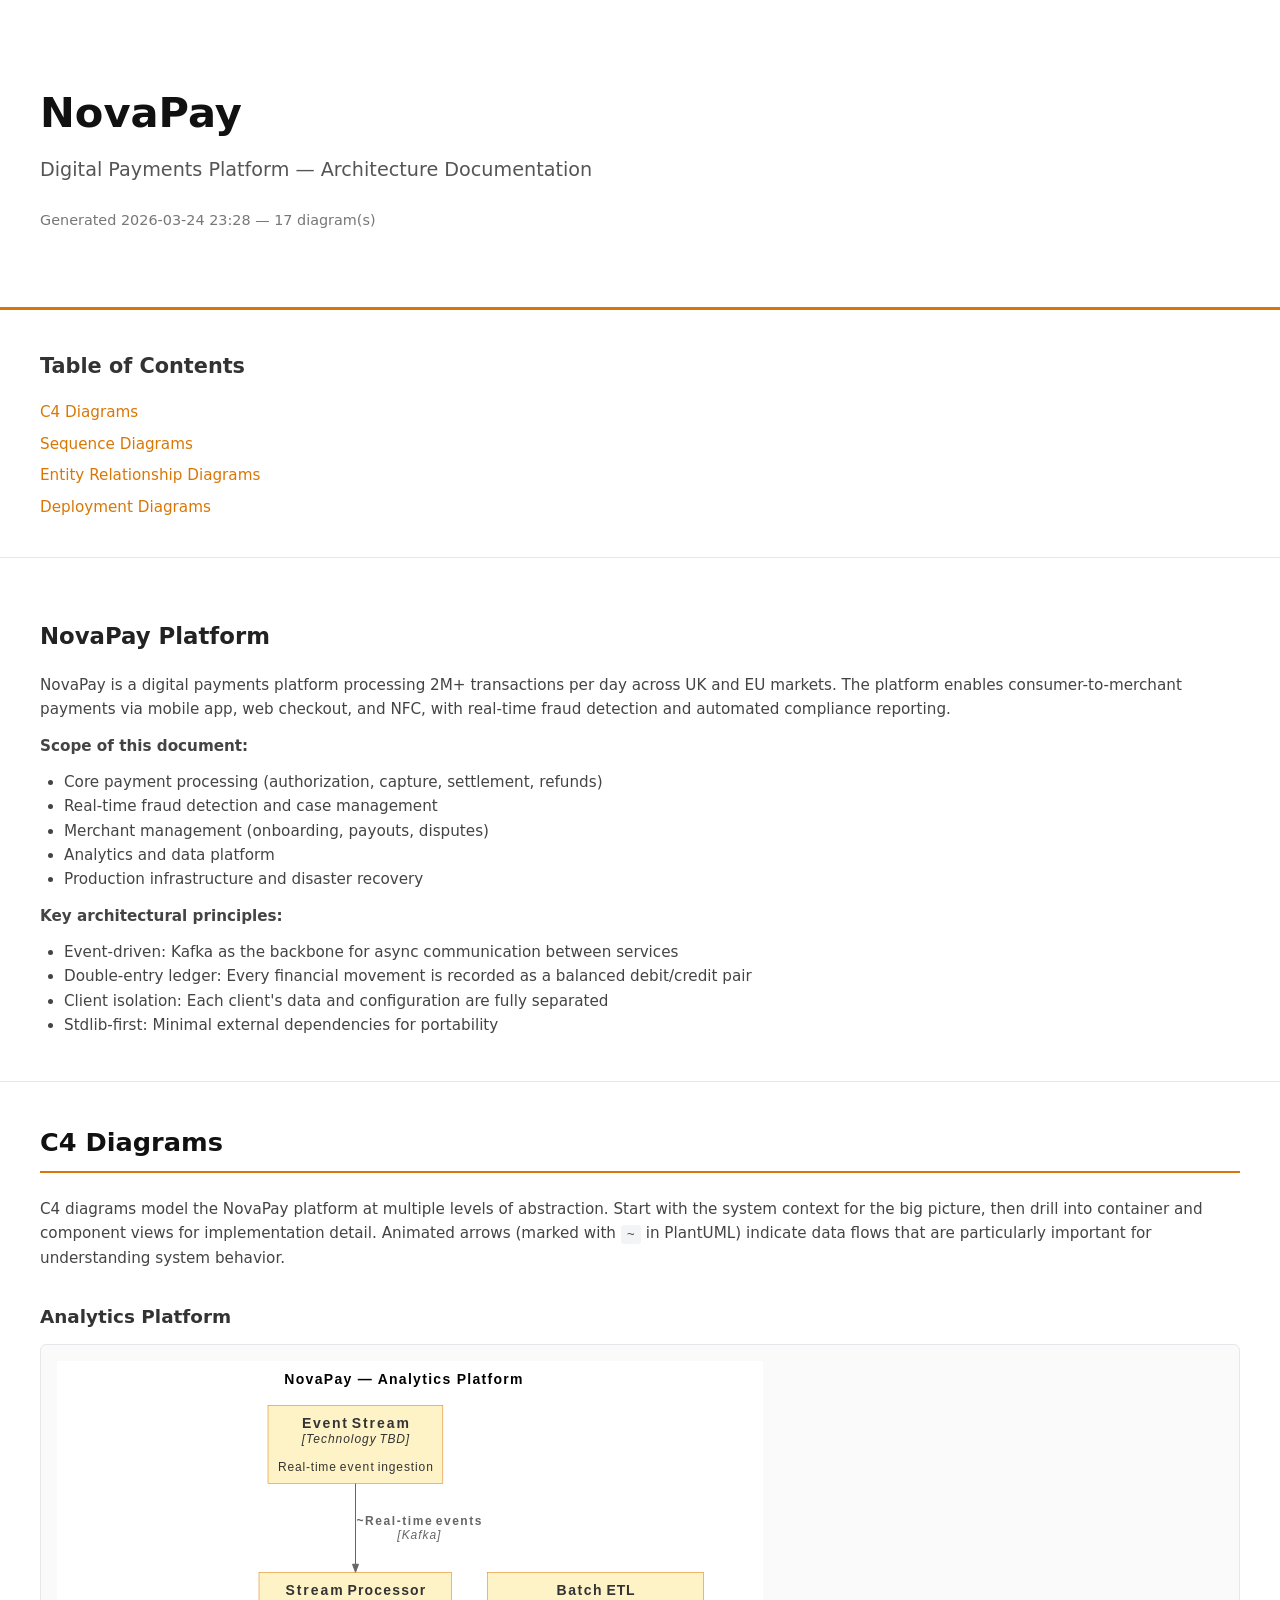
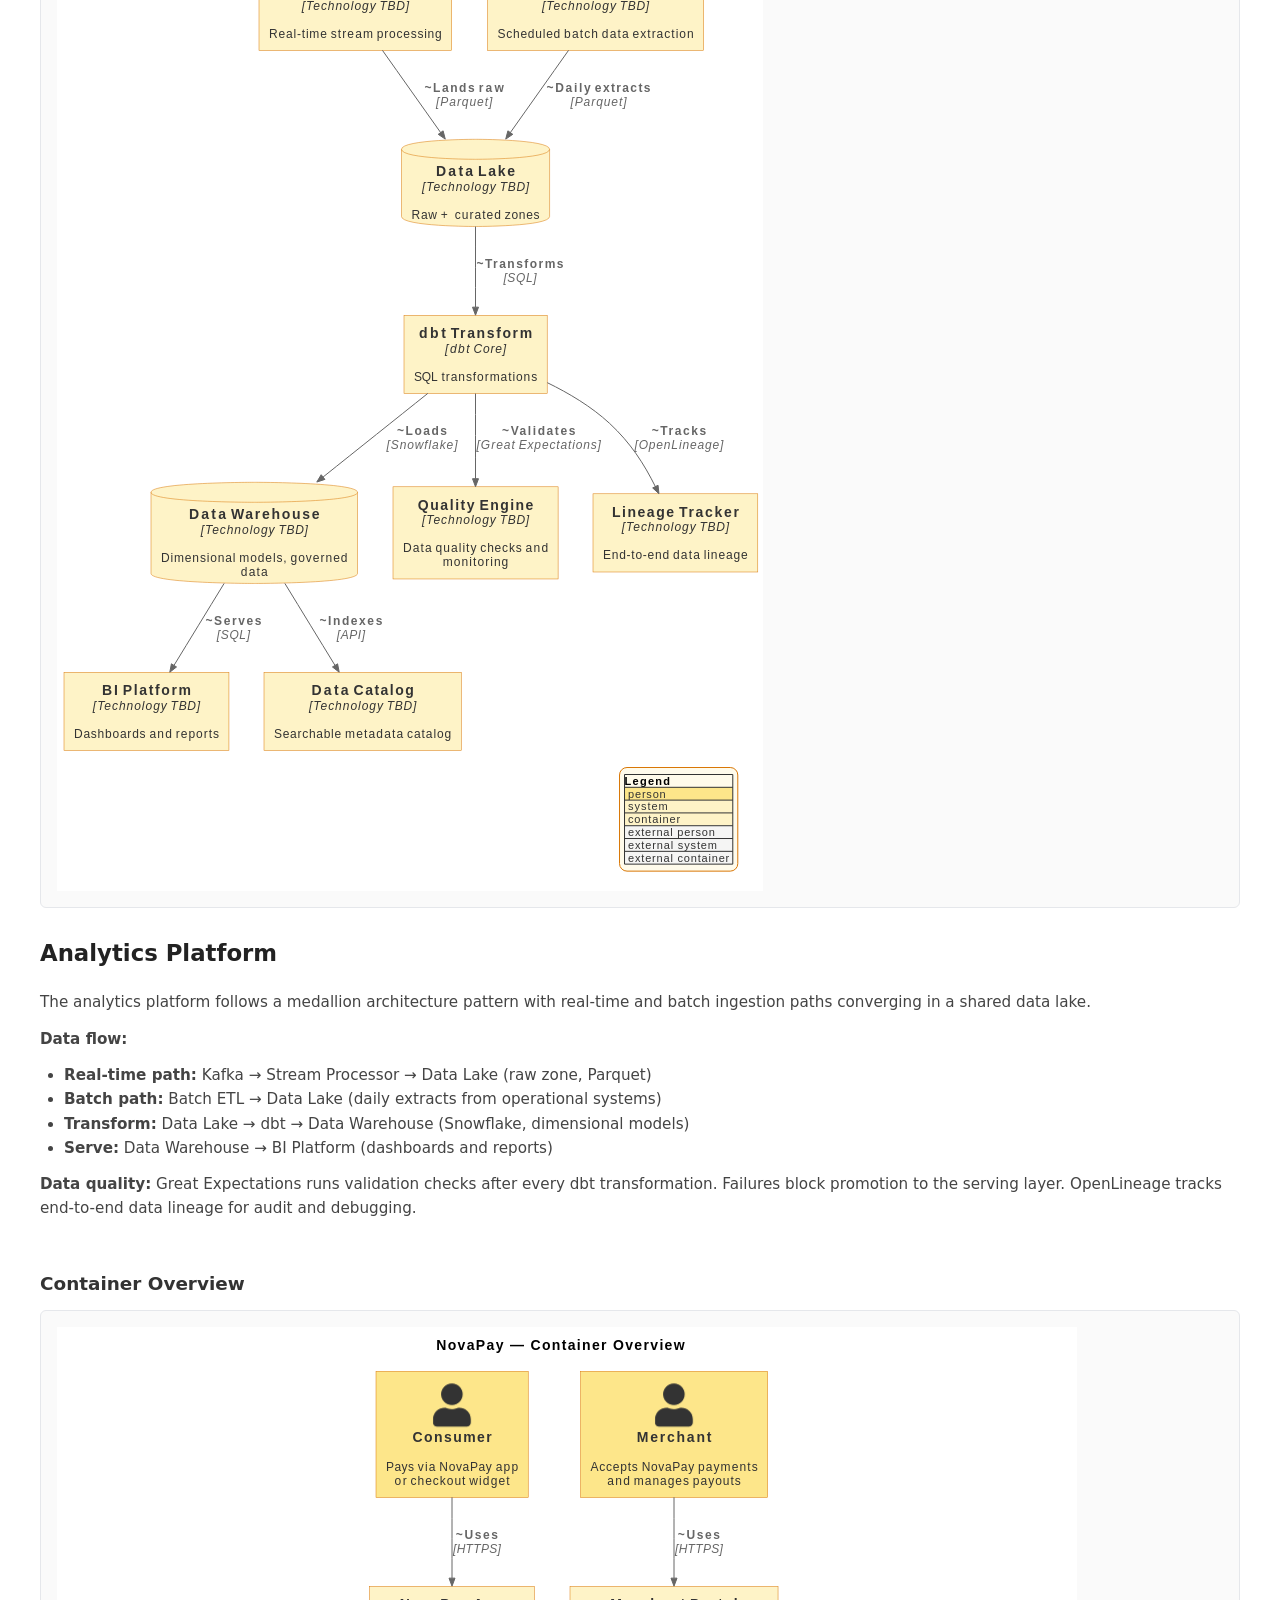
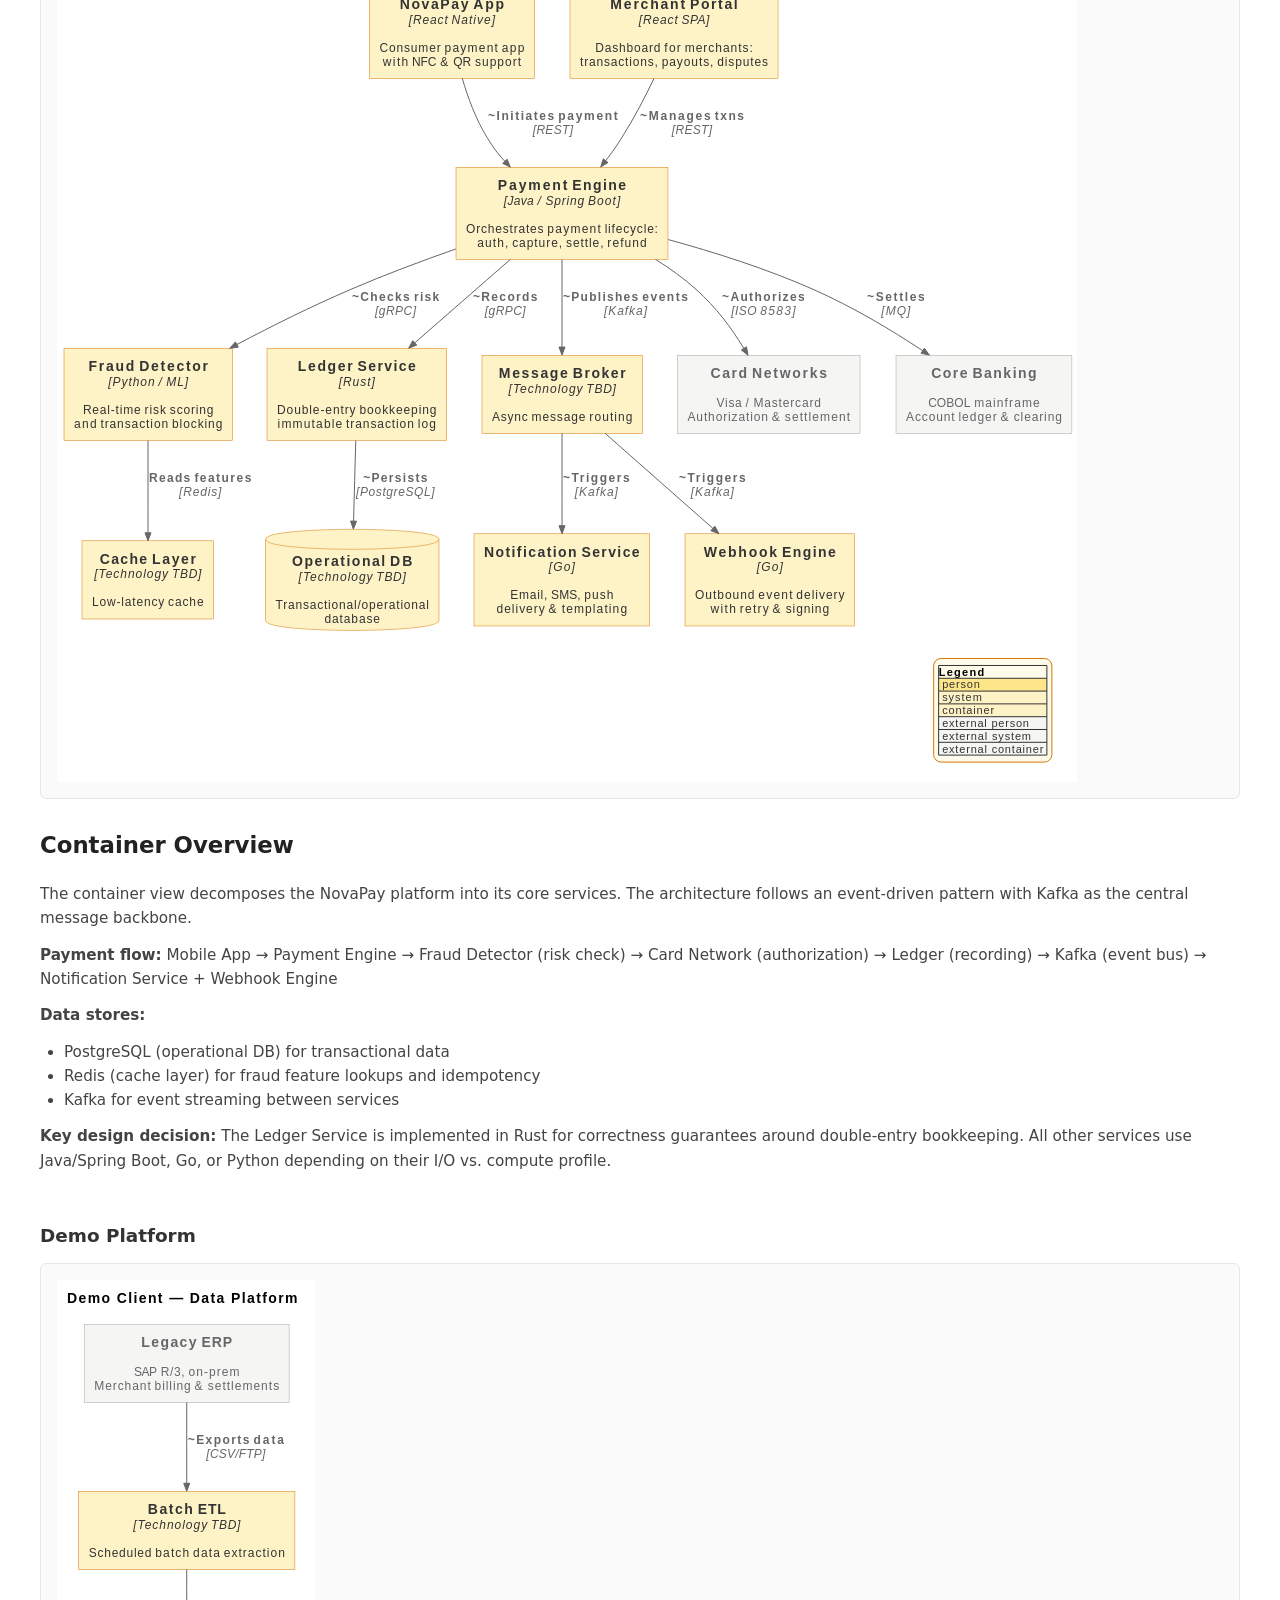
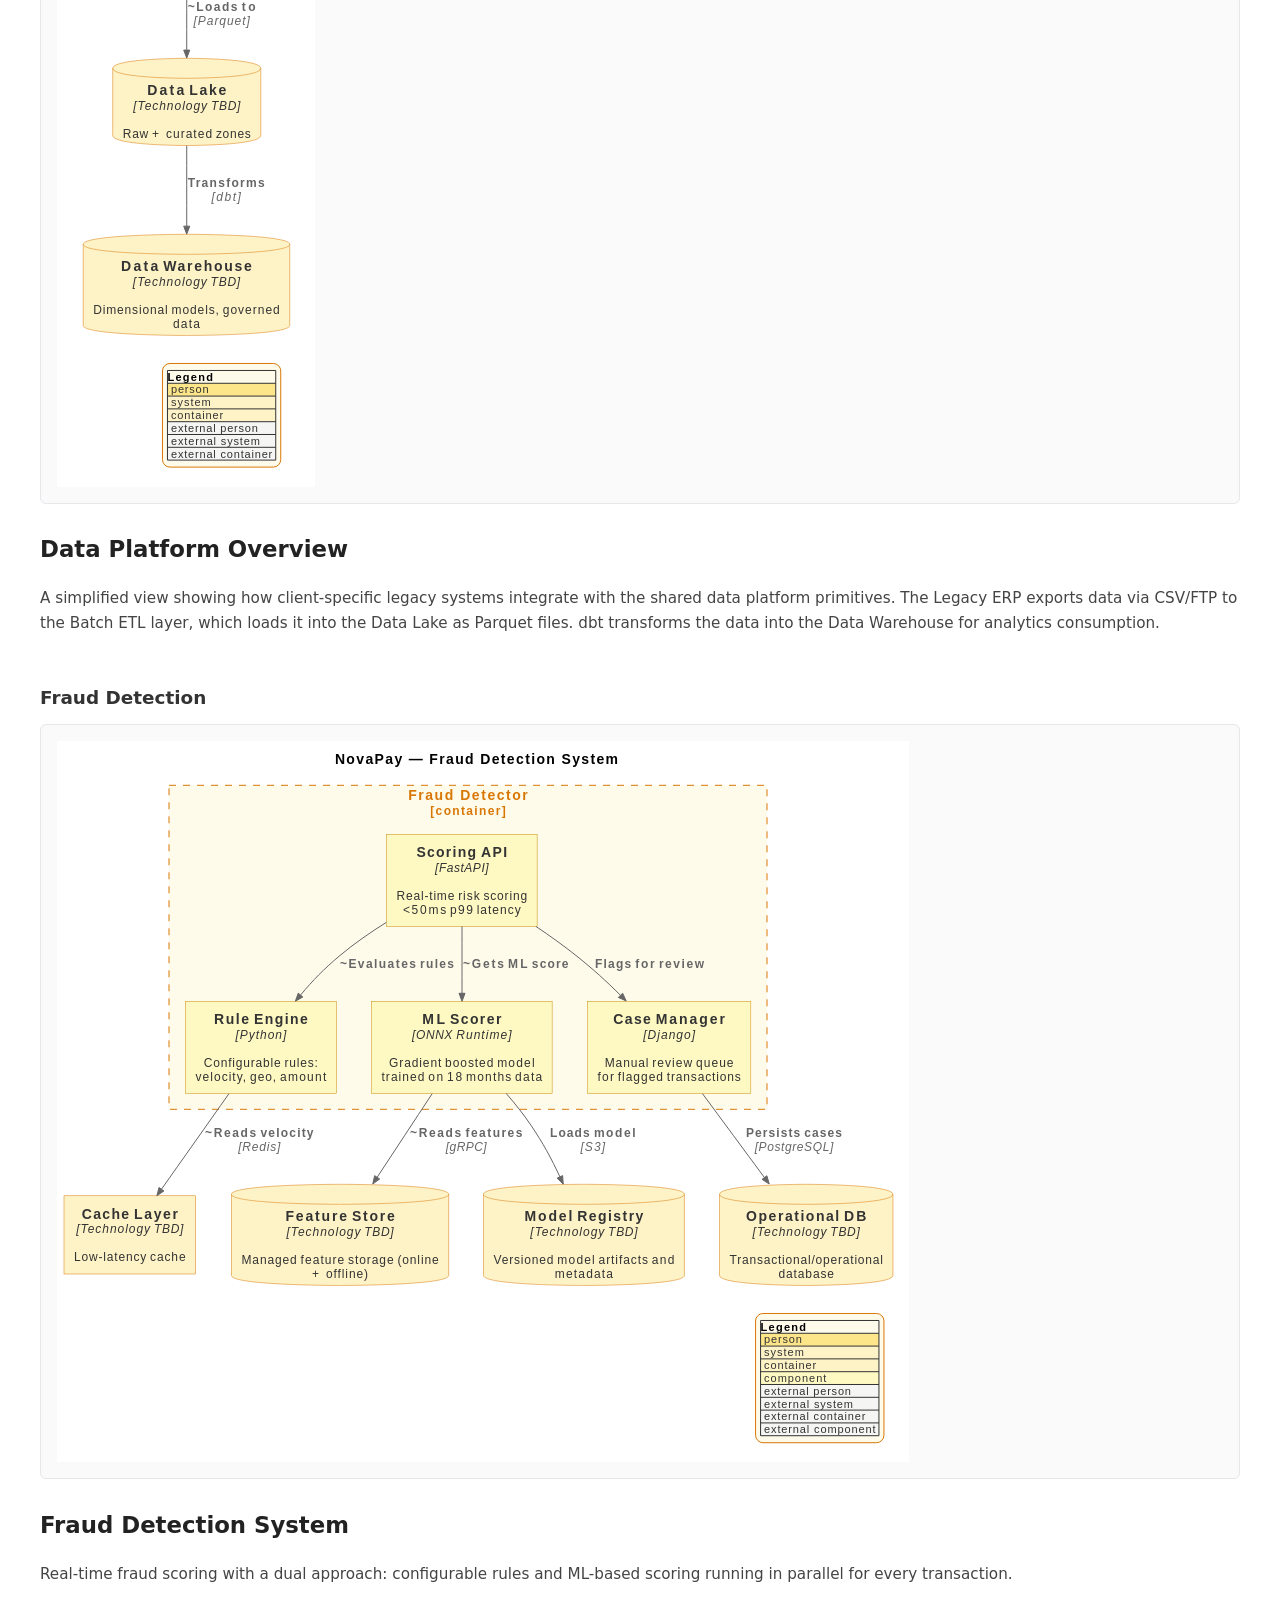
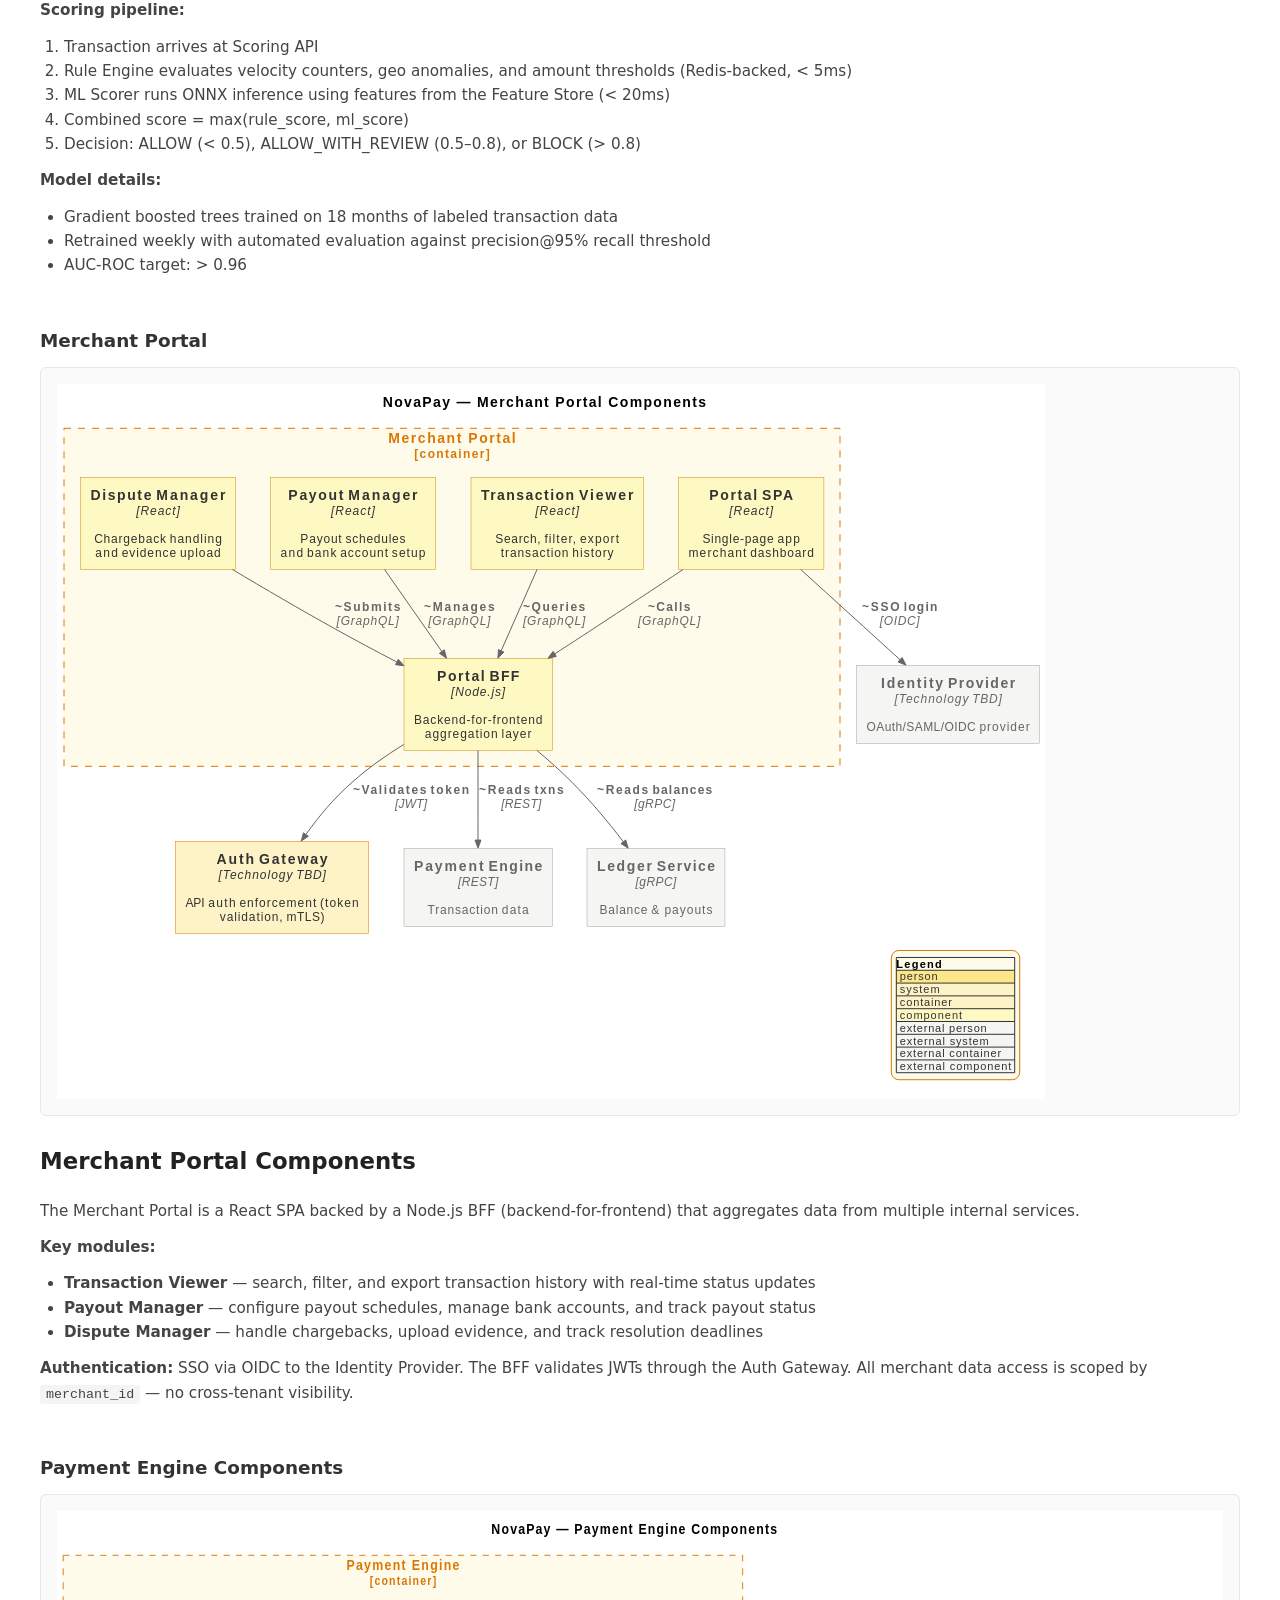
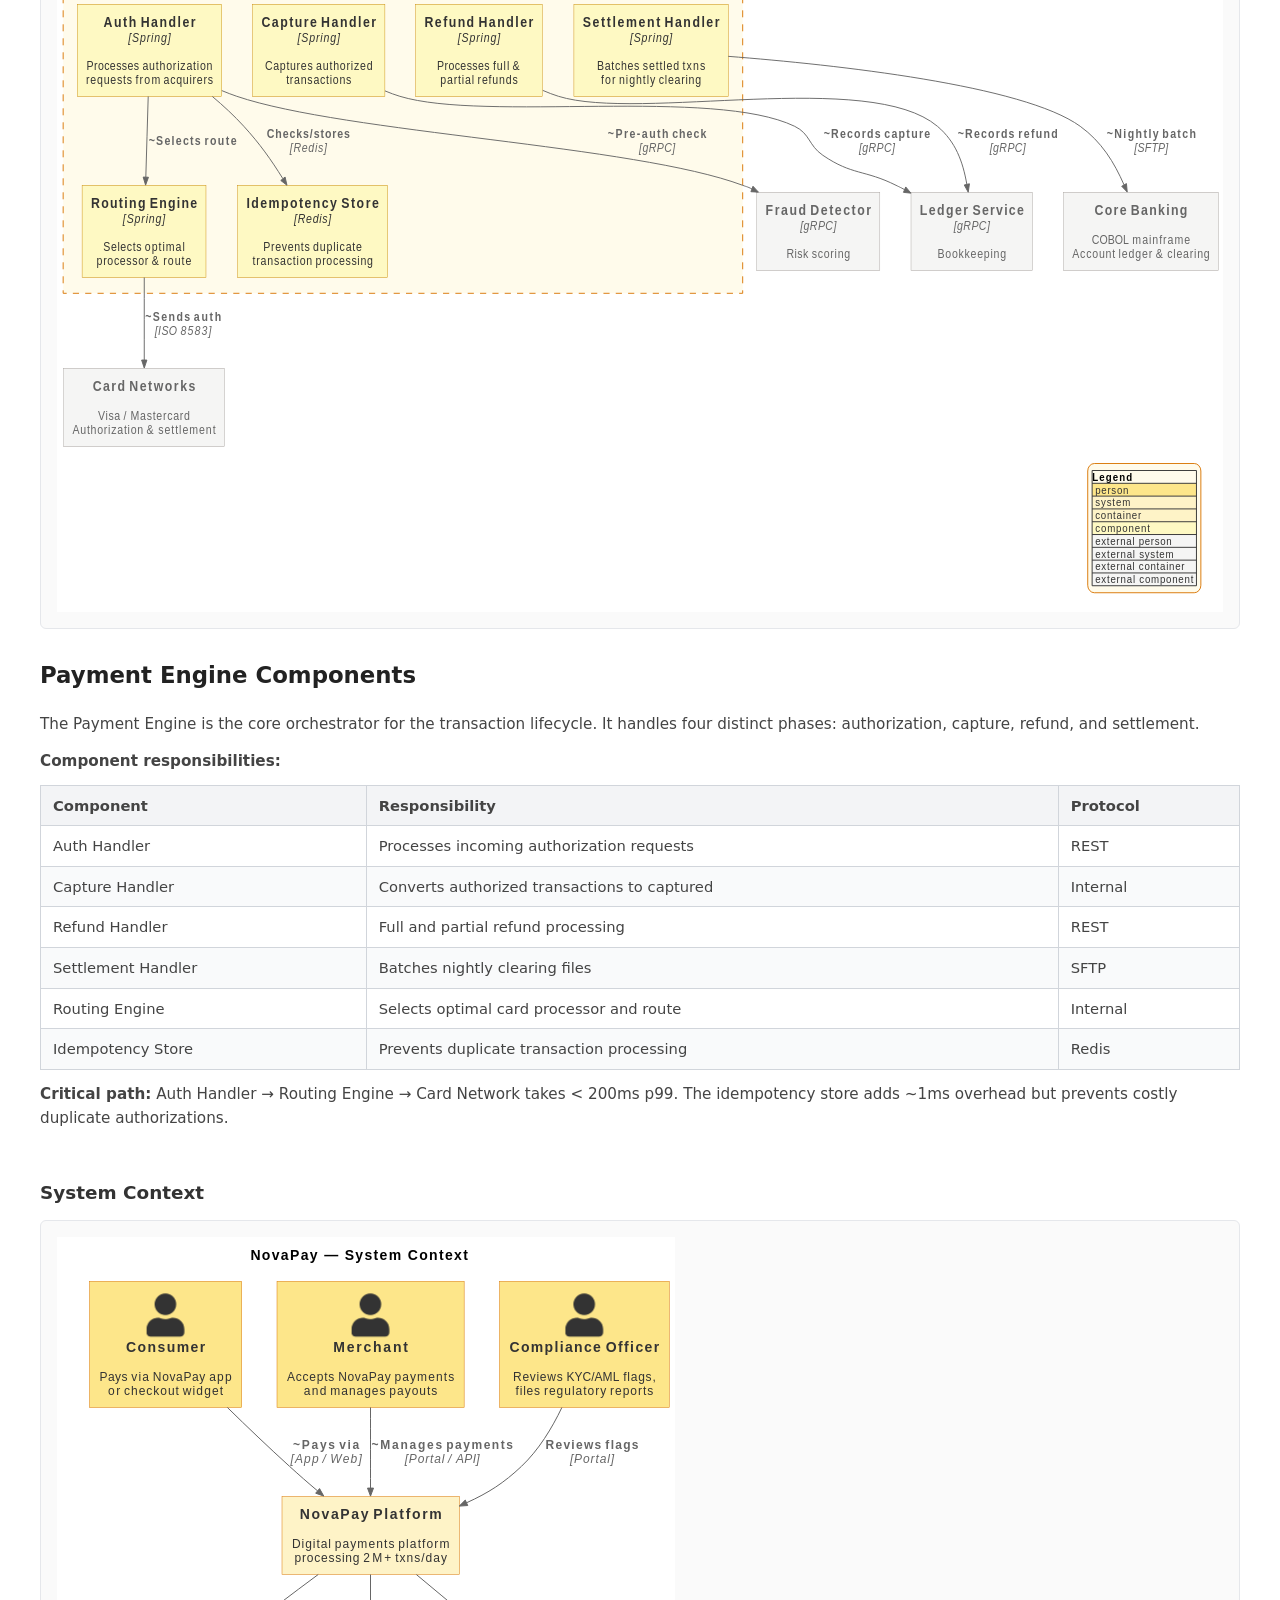
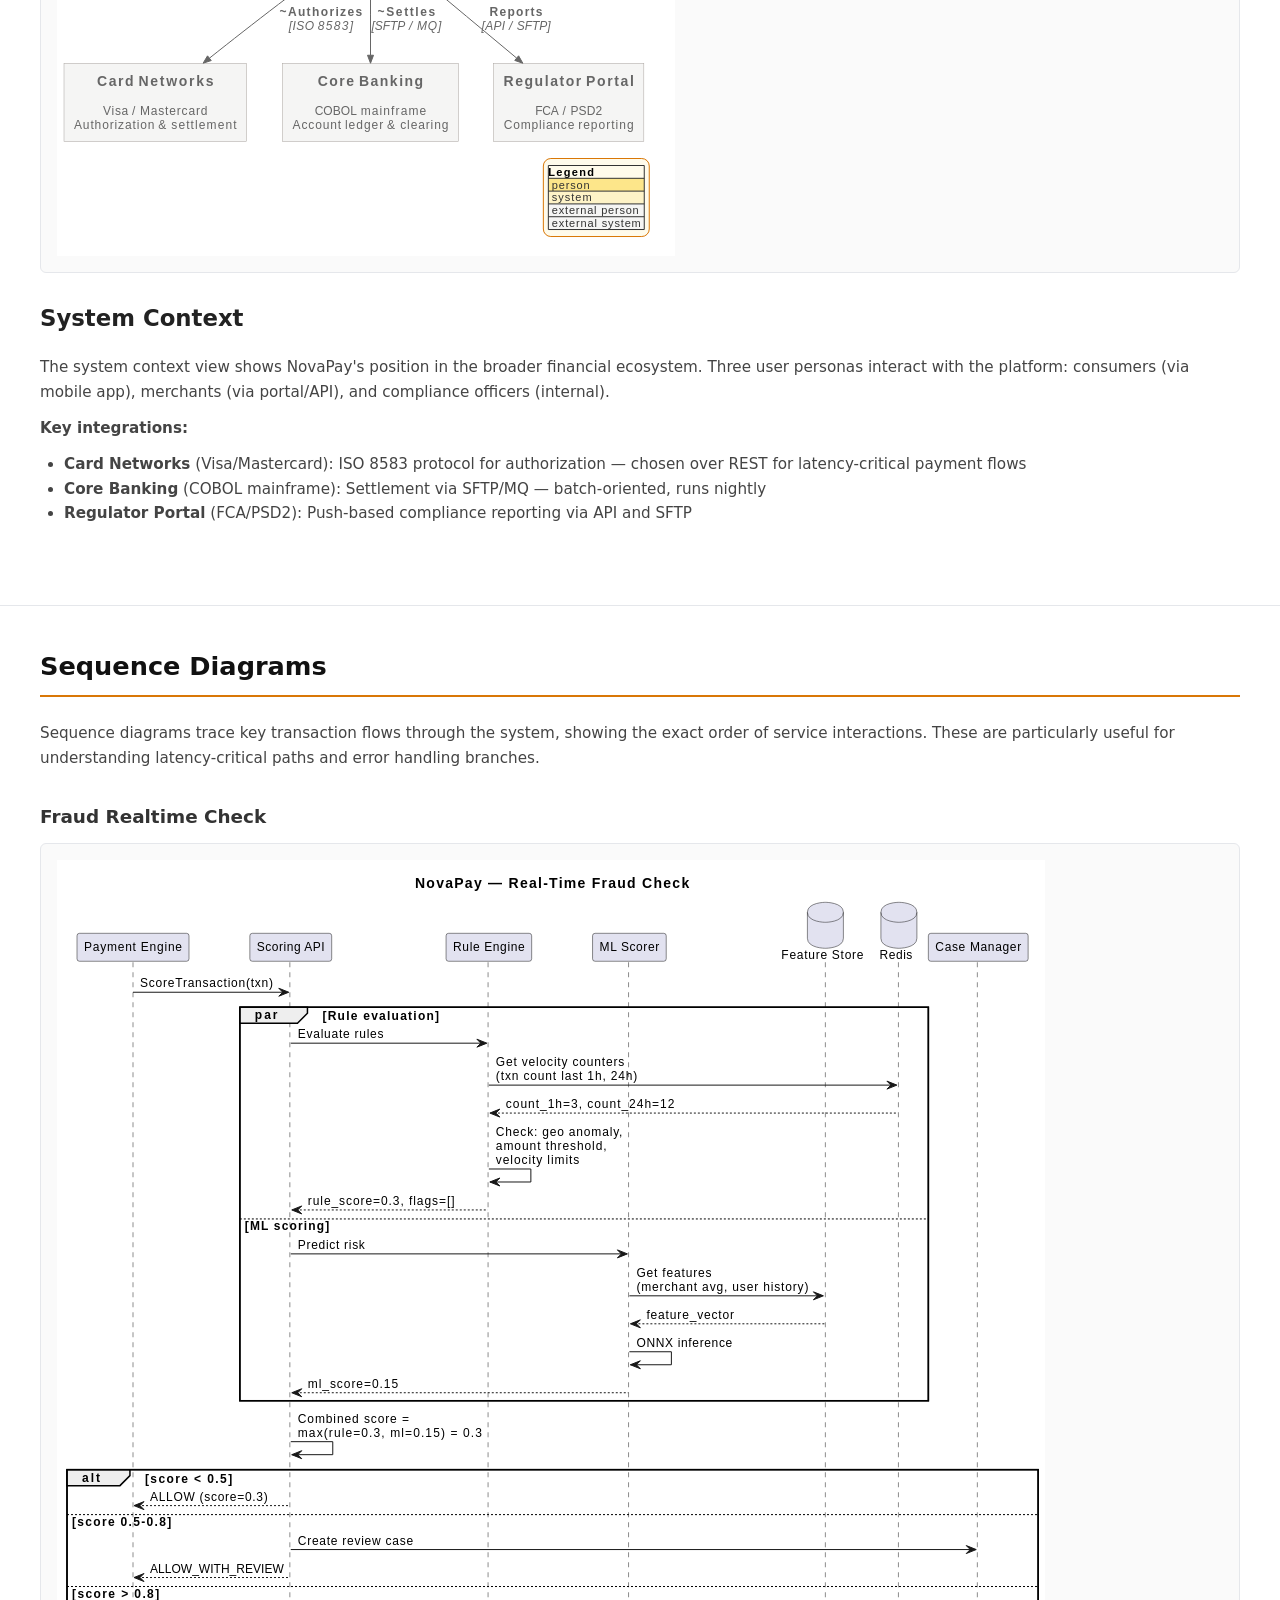
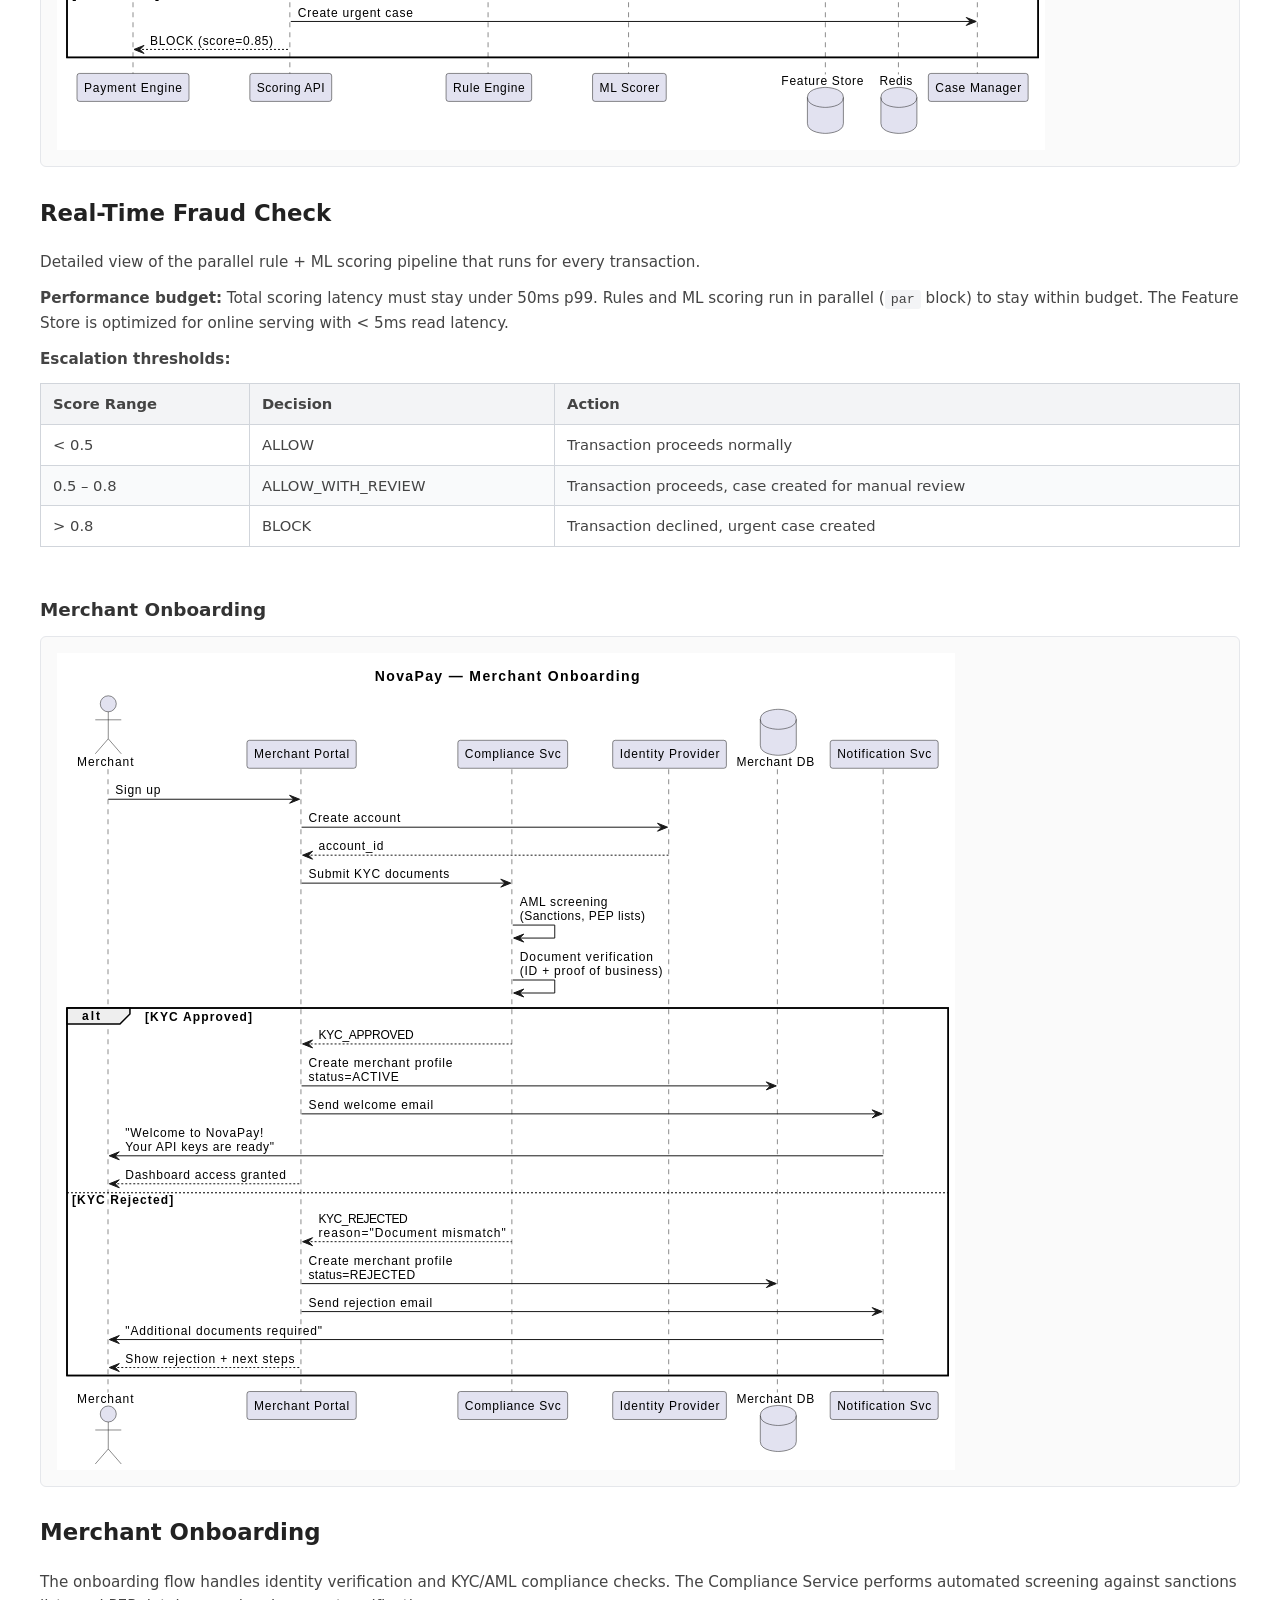
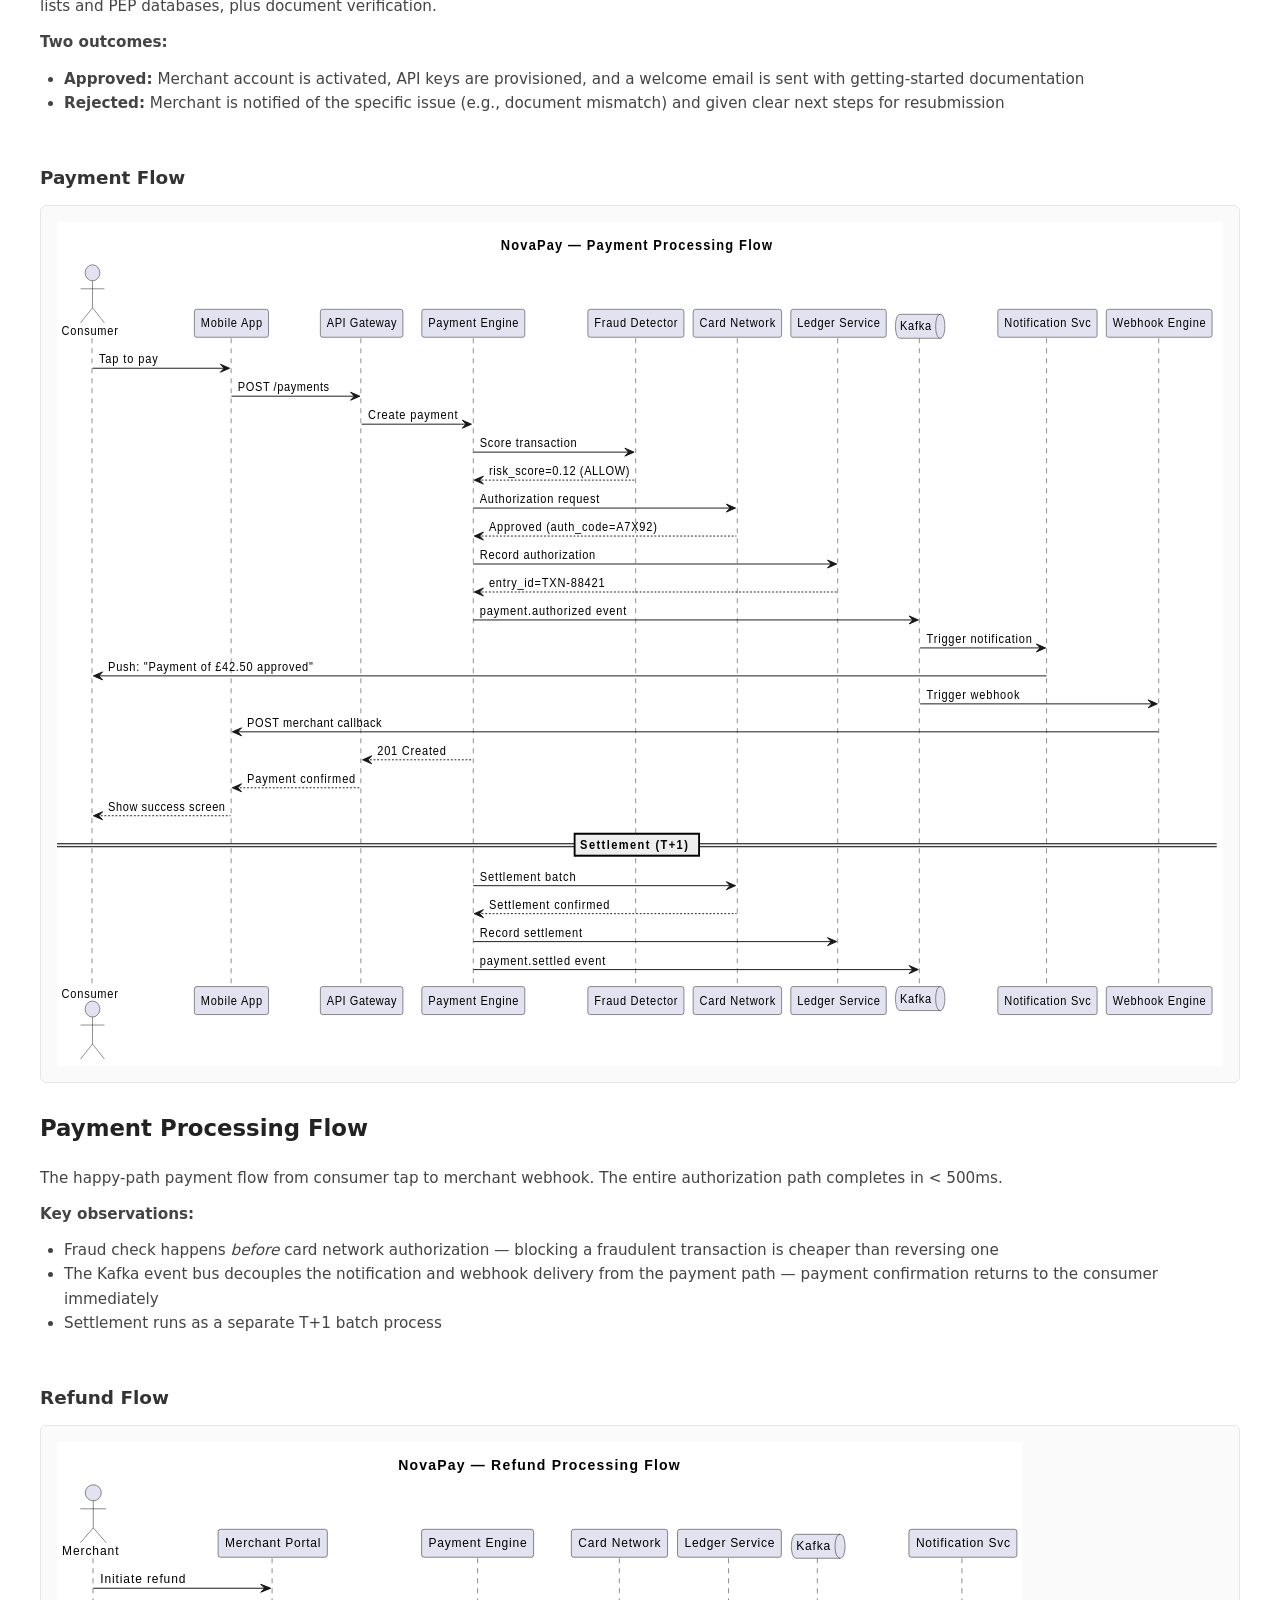
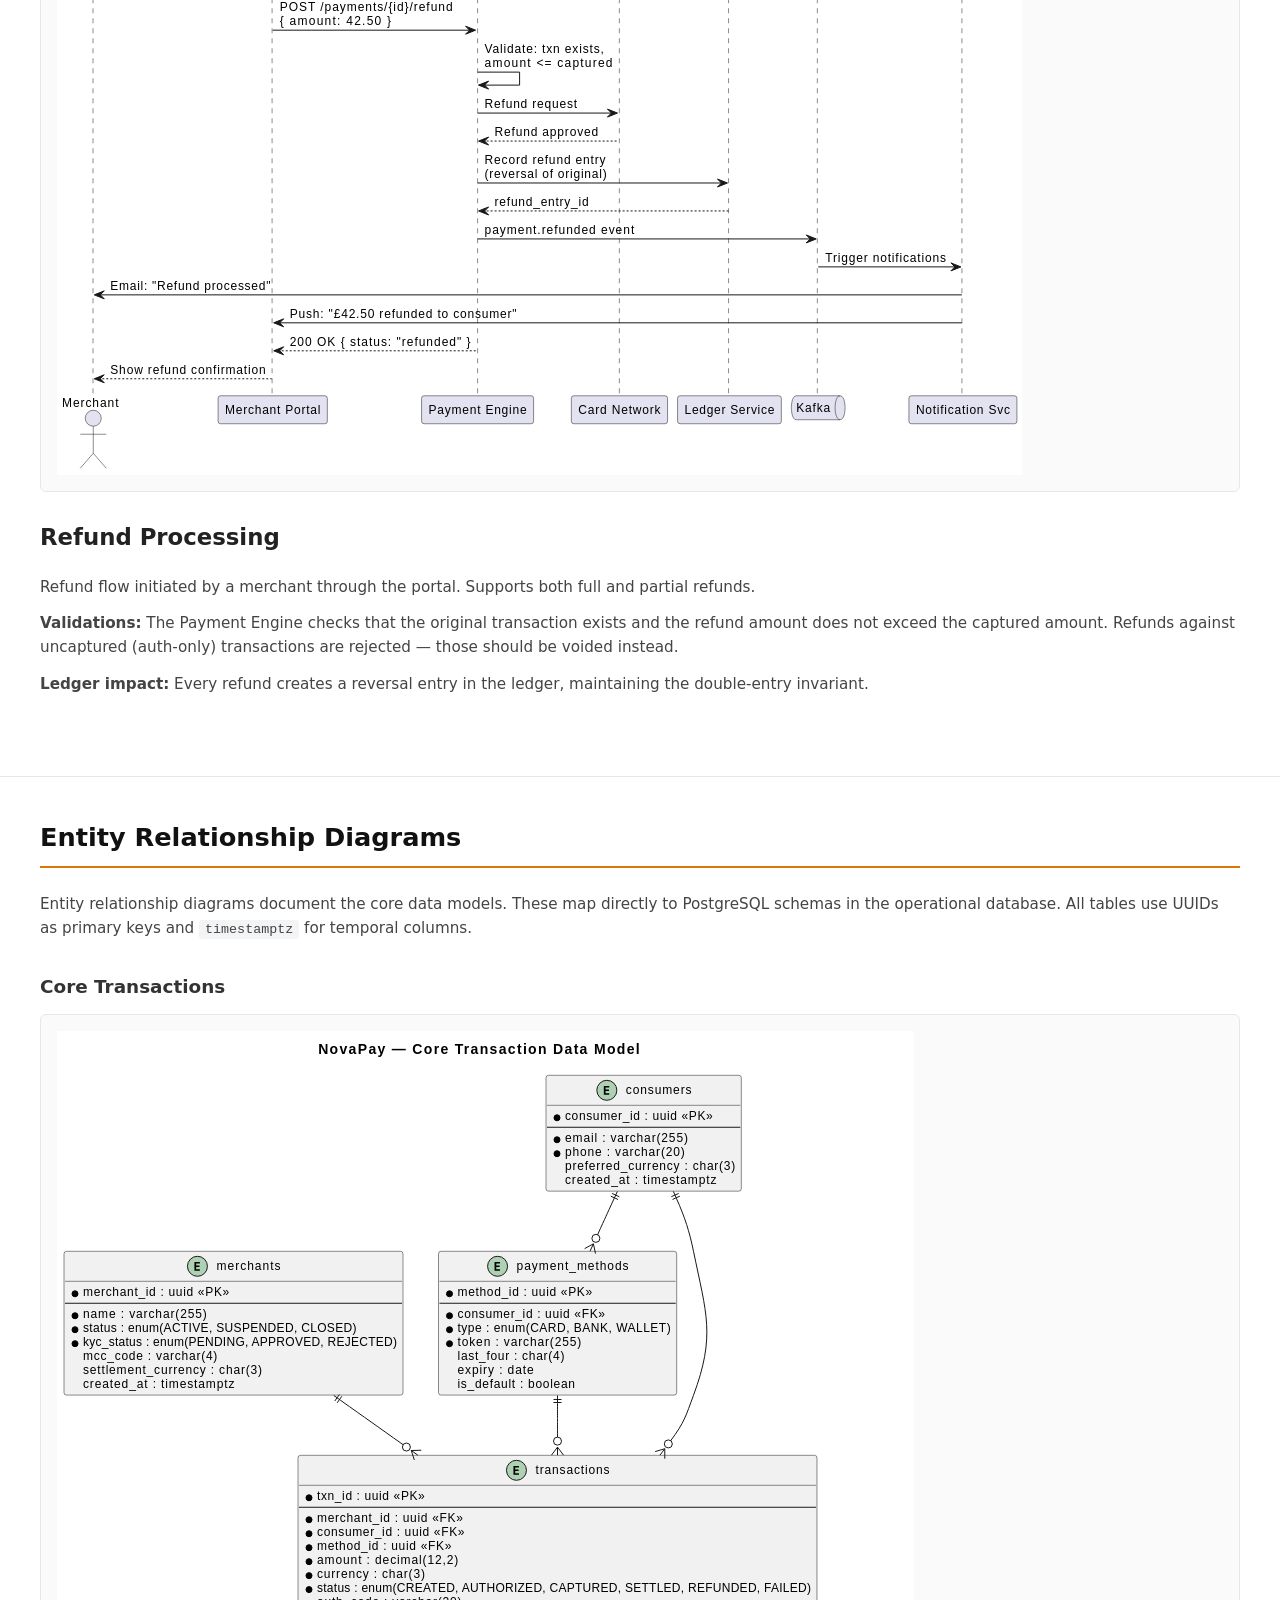
==== commit 4842f751: "refactor: Phase 1 — v3 src layout, Typer CLIs, drop bin/ dispatchers Repository scaffolding pivot to" ====
--- a/clients/demo/demo-architecture.html
+++ b/clients/demo/demo-architecture.html
@@ -113,7 +113,7 @@
 </style>
 </head>
 <body>
-<section class="cover"><h1>NovaPay</h1><p class="subtitle">Digital Payments Platform — Architecture Documentation</p><p class="meta">Generated 2026-03-24 23:24 &mdash; 17 diagram(s)</p></section>
+<section class="cover"><h1>NovaPay</h1><p class="subtitle">Digital Payments Platform — Architecture Documentation</p><p class="meta">Generated 2026-03-24 23:28 &mdash; 17 diagram(s)</p></section>
 <nav class="toc" id="toc"><h2>Table of Contents</h2><ul><li><a href="#section-c4">C4 Diagrams</a></li><li><a href="#section-sequence">Sequence Diagrams</a></li><li><a href="#section-erd">Entity Relationship Diagrams</a></li><li><a href="#section-deployment">Deployment Diagrams</a></li></ul></nav>
 <section class="overview"><div class="prose"><h1>NovaPay Platform</h1>
 <p>NovaPay is a digital payments platform processing 2M+ transactions per day across UK and EU markets. The platform enables consumer-to-merchant payments via mobile app, web checkout, and NFC, with real-time fraud detection and automated compliance reporting.</p>
@@ -361,6 +361,6 @@
 </ul>
 <p><strong>DR:</strong> Asynchronous replication to eu-central-1 with Aurora read replicas and Kafka MirrorMaker 2.</p>
 </div></div></section>
-<footer class="footer">Generated by skhema on 2026-03-24 23:24</footer>
+<footer class="footer">Generated by skhema on 2026-03-24 23:28</footer>
 </body>
 </html>
